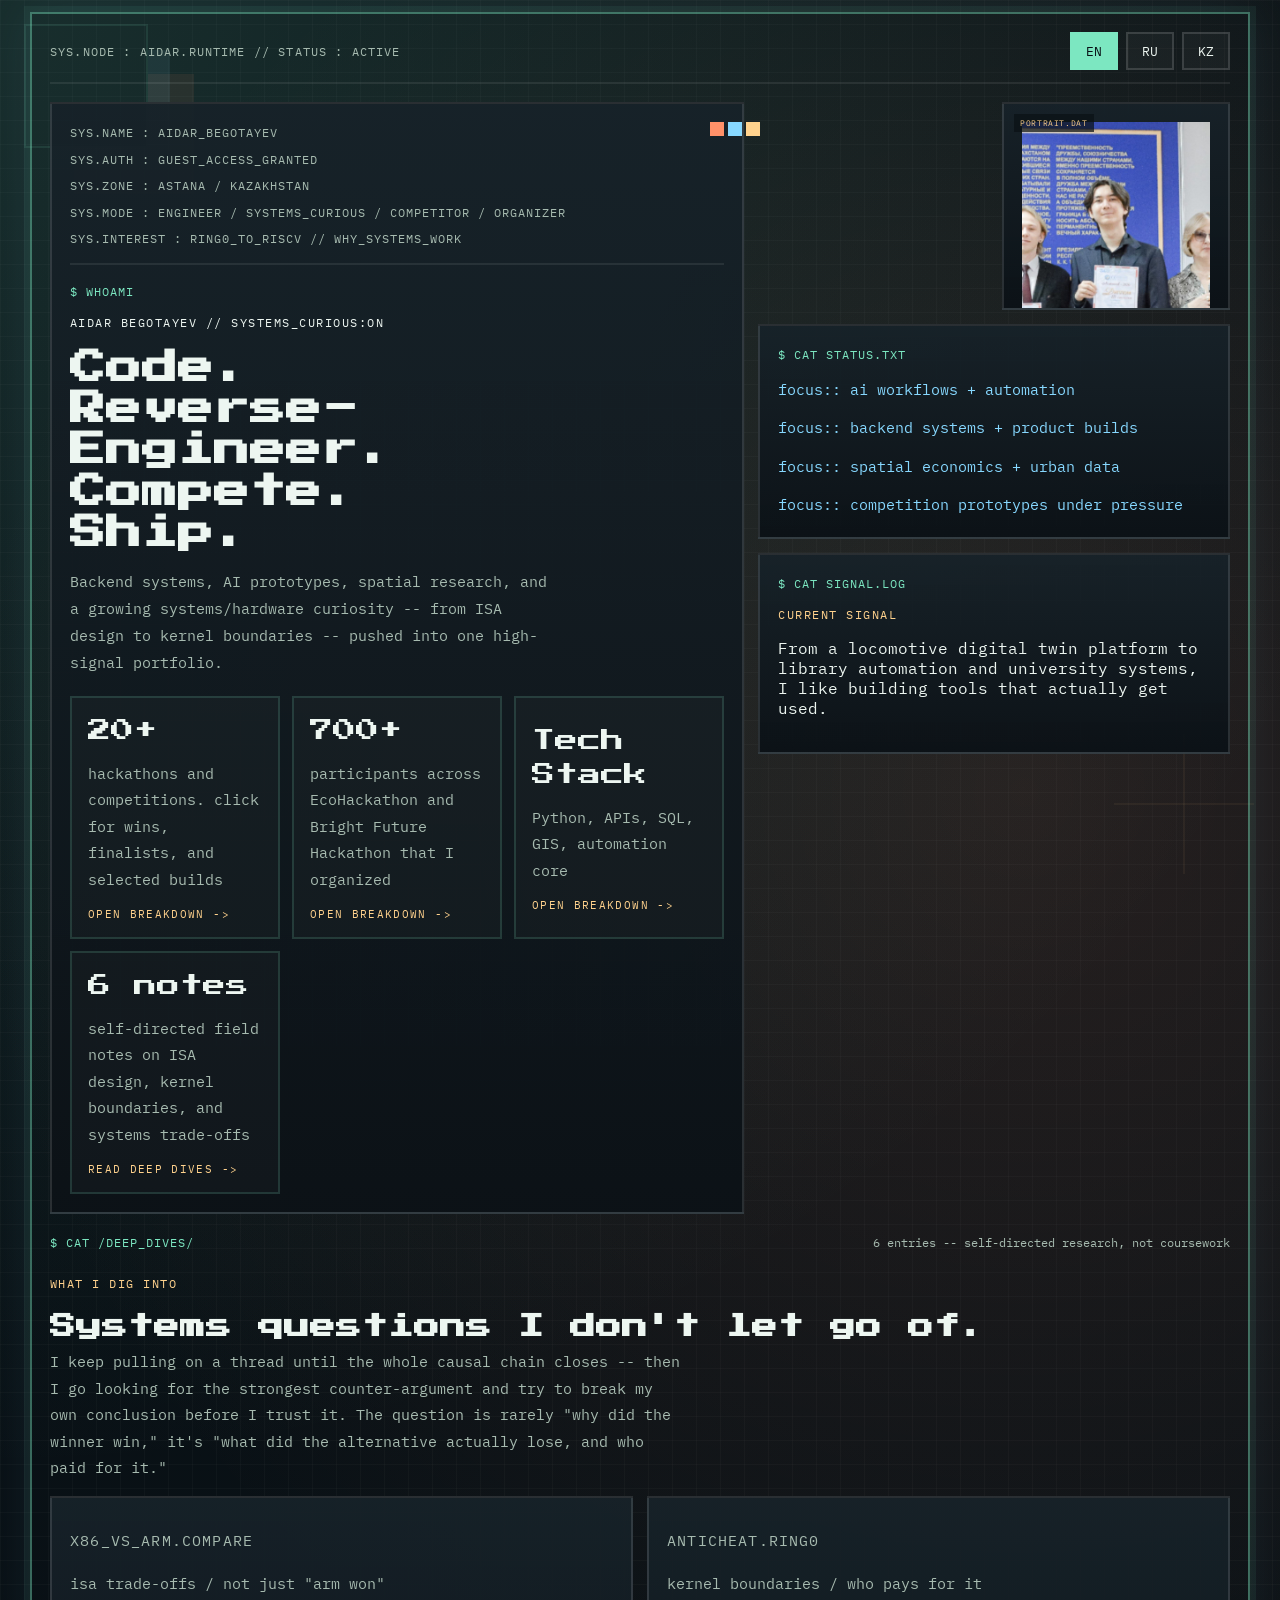
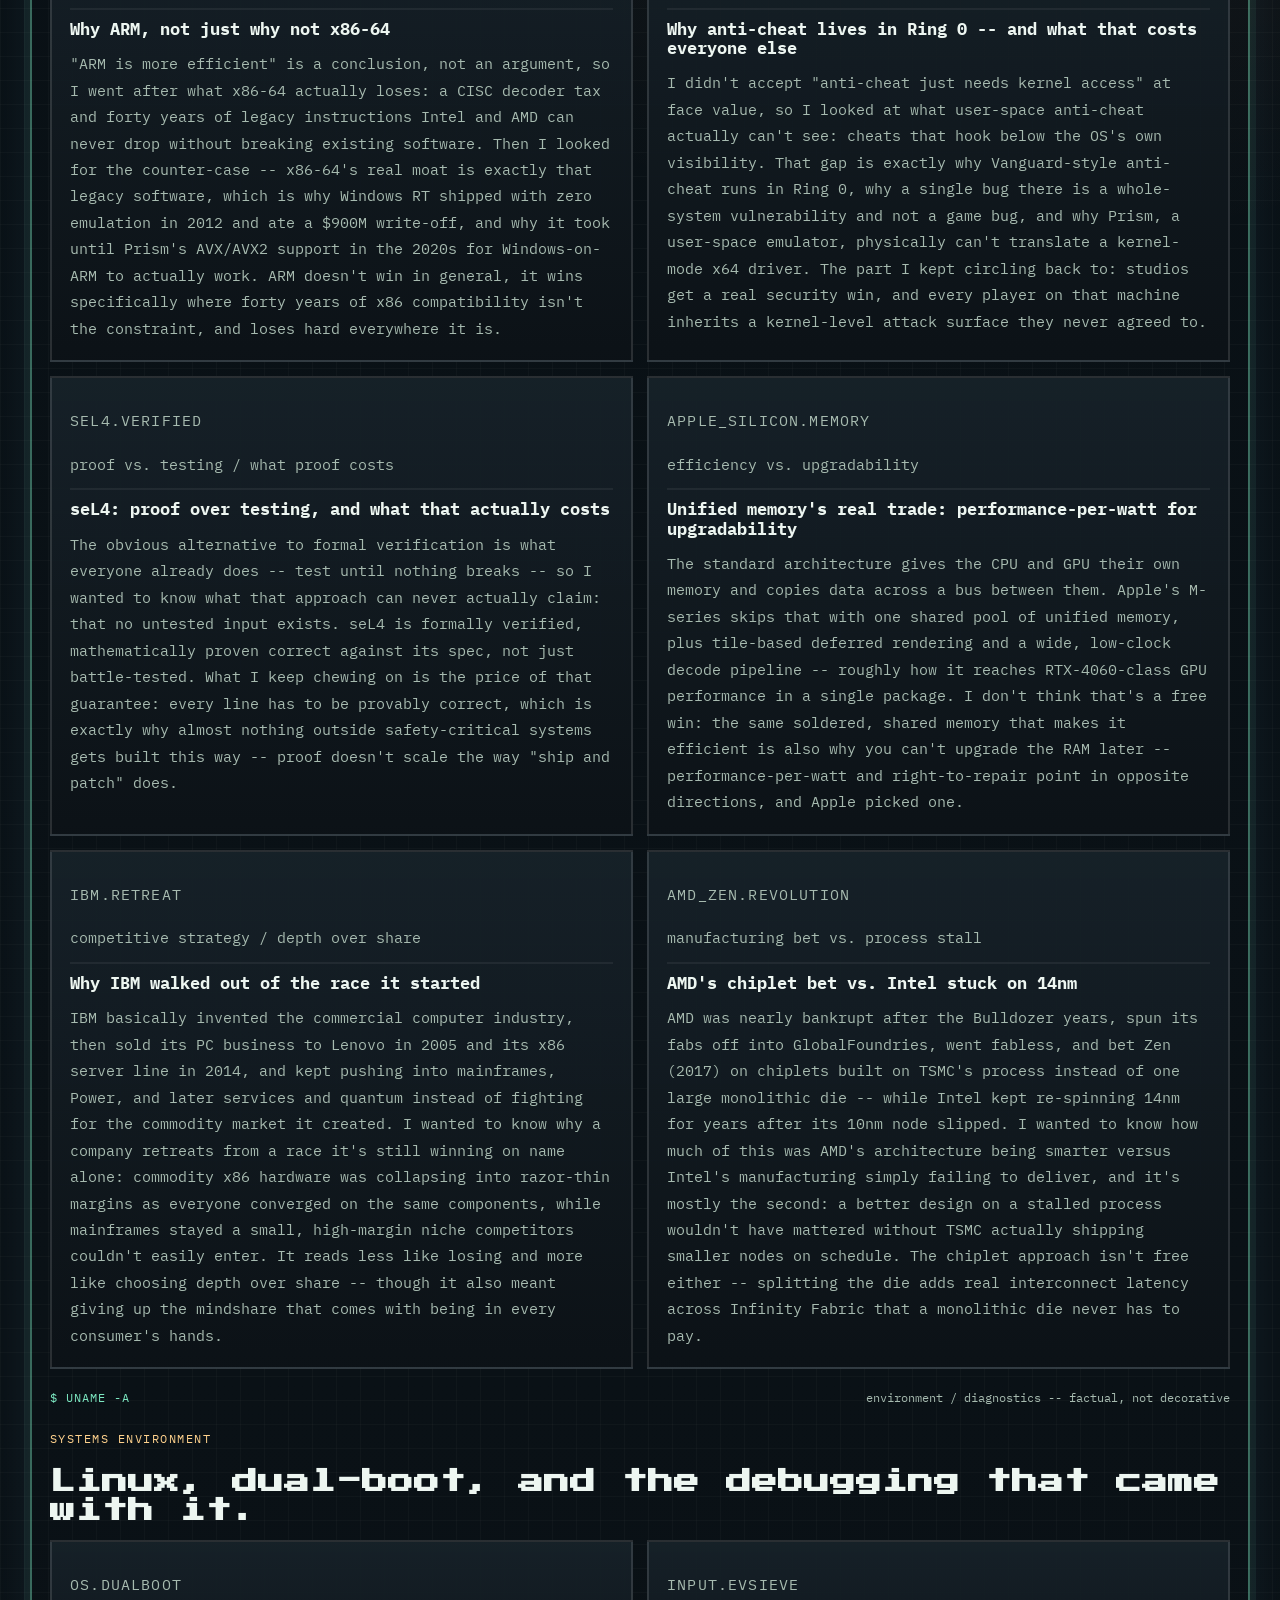
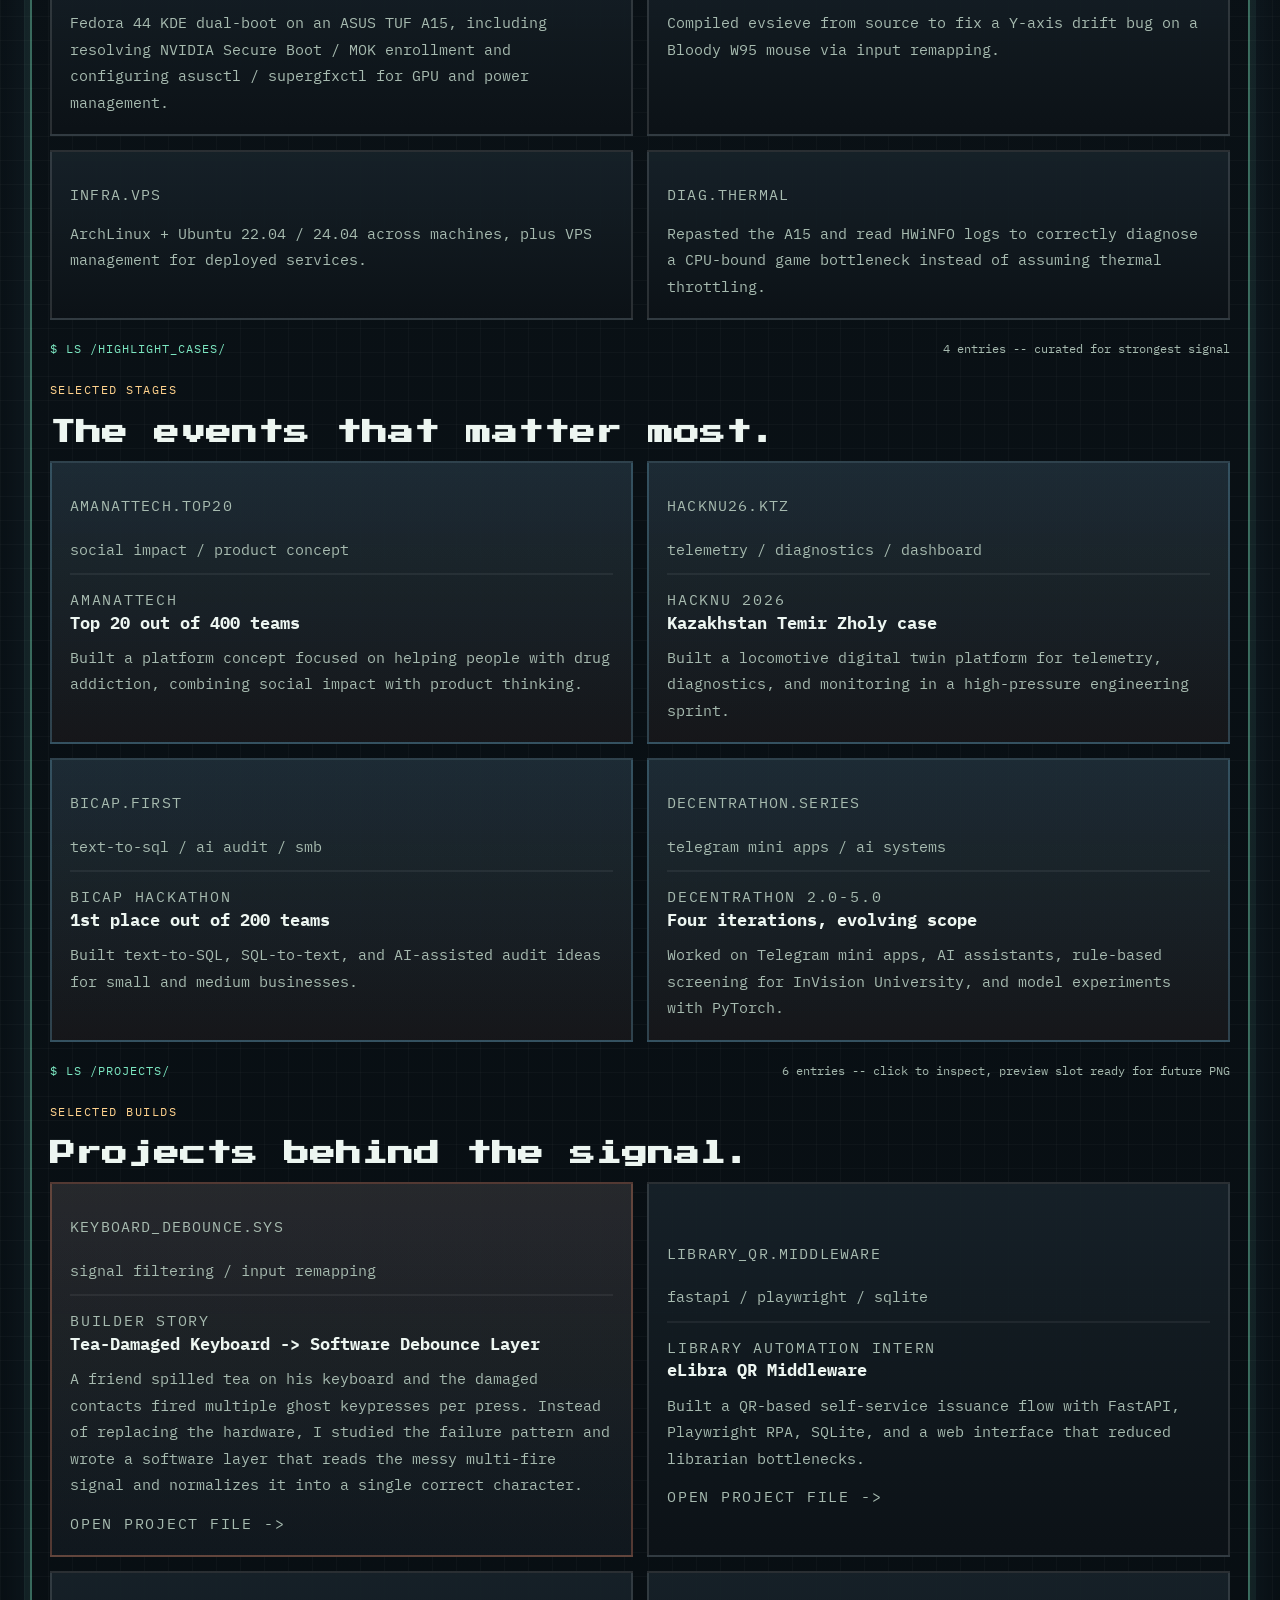
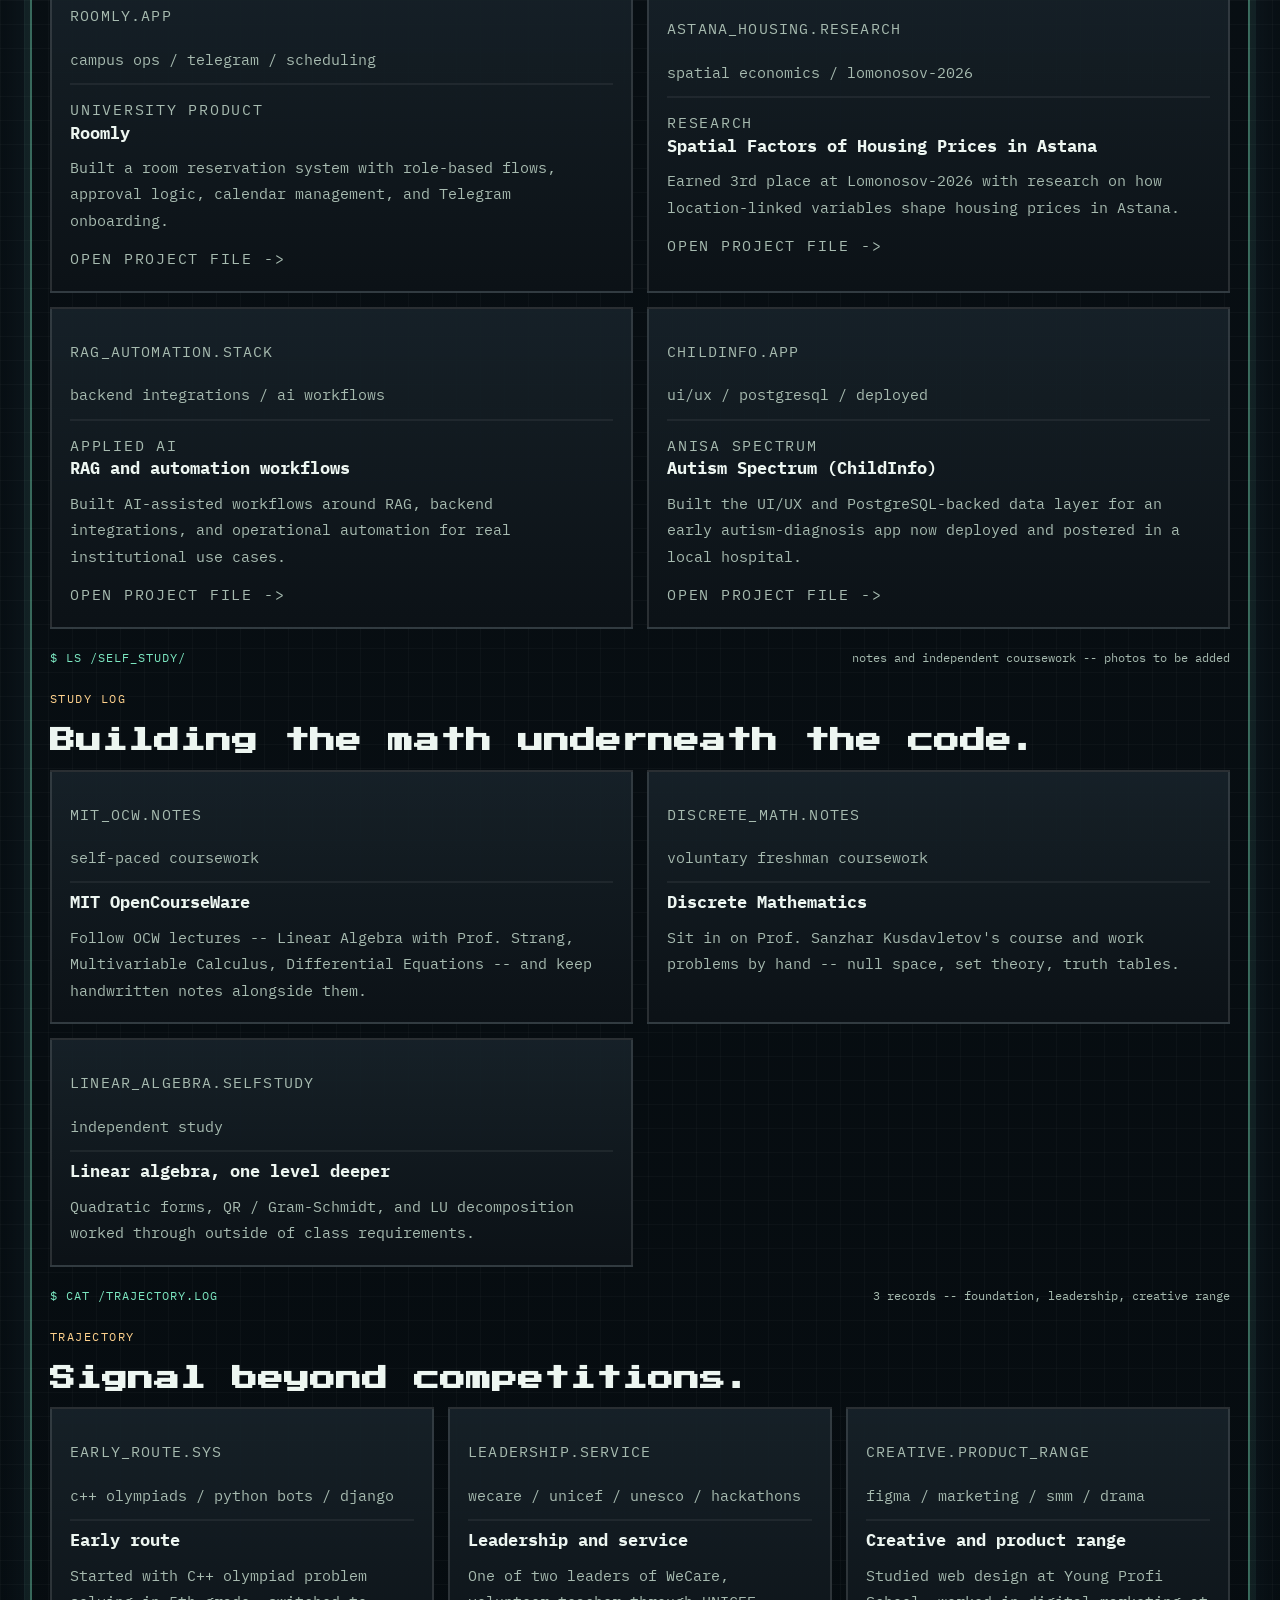
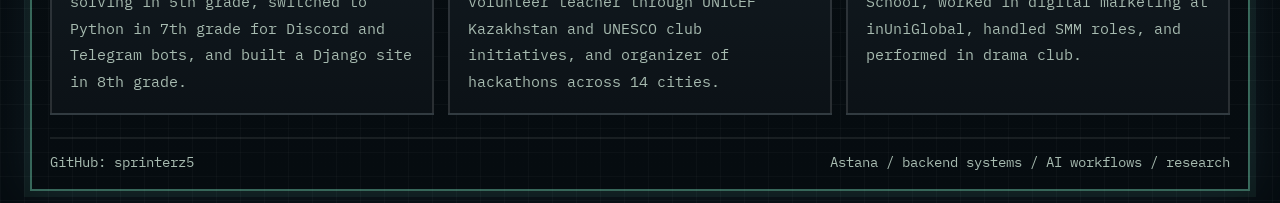
==== index.html @ 2315bfc4 "Add systems/hardware section for MDV101 bootcamp application Deep dives, keyboard-debounce and Autis" ====
<!DOCTYPE html>
<html lang="en">
  <head>
    <meta charset="UTF-8" />
    <meta name="viewport" content="width=device-width, initial-scale=1.0" />
    <title>Aidar Begotayev | Portfolio</title>
    <meta
      name="description"
      content="Pixel cyberpunk portfolio for Aidar Begotayev."
    />
    <link rel="preconnect" href="https://fonts.googleapis.com" />
    <link rel="preconnect" href="https://fonts.gstatic.com" crossorigin />
    <link
      href="https://fonts.googleapis.com/css2?family=IBM+Plex+Mono:wght@400;500;700&family=Press+Start+2P&display=swap"
      rel="stylesheet"
    />
    <link rel="stylesheet" href="v-1.css" />
    <script src="v-1.js" defer></script>
  </head>
  <body>
    <div class="pixel-frame">
      <header class="topbar">
        <div class="topbar-copy">
          <p class="topbar-name">SYS.NODE : aidar.runtime // STATUS : active</p>
        </div>
        <div class="lang-switcher" aria-label="Language switcher">
          <button class="lang-btn is-active" type="button" data-lang="en">EN</button>
          <button class="lang-btn" type="button" data-lang="ru">RU</button>
          <button class="lang-btn" type="button" data-lang="kz">KZ</button>
        </div>
      </header>

      <main>
        <section class="hero">
          <div class="hero-copy">
            <div class="boot-block">
              <p class="sys-line">SYS.NAME : AIDAR_BEGOTAYEV</p>
              <p class="sys-line">SYS.AUTH : GUEST_ACCESS_GRANTED</p>
              <p class="sys-line">SYS.ZONE : ASTANA / KAZAKHSTAN</p>
              <p class="sys-line">SYS.MODE : ENGINEER / SYSTEMS_CURIOUS / COMPETITOR / ORGANIZER</p>
              <p class="sys-line">SYS.INTEREST : RING0_TO_RISCV // WHY_SYSTEMS_WORK</p>
            </div>

            <div class="hero-main-copy">
              <p class="command">$ whoami</p>
              <p class="eyebrow" data-i18n="hero_eyebrow">Aidar Begotayev // systems_curious:on</p>
              <h1 data-i18n="hero_title">Code. Reverse-Engineer. Compete. Ship.</h1>
              <p class="lead" data-i18n="hero_lead">
                Backend systems, AI prototypes, spatial research, and a
                growing systems/hardware curiosity -- from ISA design to
                kernel boundaries -- pushed into one high-signal portfolio.
              </p>
            </div>

            <div class="stat-grid">
              <button
                class="stat-card modal-trigger"
                type="button"
                data-modal="achievements"
              >
                <p class="stat-value">20+</p>
                <p class="stat-label" data-i18n="stat_one">
                  hackathons and competitions. click for wins, finalists, and
                  selected builds
                </p>
                <p class="card-action" data-i18n="card_action">
                  open breakdown
                </p>
              </button>
              <button
                class="stat-card modal-trigger"
                type="button"
                data-modal="organizing"
              >
                <p class="stat-value">700+</p>
                <p class="stat-label" data-i18n="stat_two">
                  participants across EcoHackathon and Bright Future Hackathon
                  that I organized
                </p>
                <p class="card-action" data-i18n="card_action">
                  open breakdown
                </p>
              </button>
              <button
                class="stat-card modal-trigger"
                type="button"
                data-modal="stack"
              >
                <p class="stat-value" data-i18n="stat_three_value">
                  Tech Stack
                </p>
                <p class="stat-label" data-i18n="stat_three">
                  Python, APIs, SQL, GIS, automation core
                </p>
                <p class="card-action" data-i18n="card_action">
                  open breakdown
                </p>
              </button>
              <a class="stat-card" href="#deep-dives">
                <p class="stat-value" data-i18n="stat_four_value">6 notes</p>
                <p class="stat-label" data-i18n="stat_four">
                  self-directed field notes on ISA design, kernel boundaries,
                  and systems trade-offs
                </p>
                <p class="card-action" data-i18n="stat_four_action">
                  read deep dives
                </p>
              </a>
            </div>
          </div>

          <aside class="hero-side">
            <div class="portrait-card">
              <img
                class="portrait-image"
                src="aidar.jpg"
                alt="Portrait of Aidar Begotayev"
              />
            </div>

            <div class="terminal-card">
              <p class="command">$ cat status.txt</p>
              <p class="terminal-line" data-i18n="focus_one">focus:: ai workflows + automation</p>
              <p class="terminal-line" data-i18n="focus_two">focus:: backend systems + product builds</p>
              <p class="terminal-line" data-i18n="focus_three">focus:: spatial economics + urban data</p>
              <p class="terminal-line" data-i18n="focus_four">focus:: competition prototypes under pressure</p>
            </div>

            <div class="signal-card">
              <p class="command">$ cat signal.log</p>
              <p class="card-kicker" data-i18n="signal_kicker">Current signal</p>
              <p data-i18n="signal_copy">
                From a locomotive digital twin platform to library automation
                and university systems, I like building tools that actually get
                used.
              </p>
            </div>
          </aside>
        </section>

        <section class="section" id="deep-dives">
          <div class="section-terminal">
            <p class="command">$ cat /deep_dives/</p>
            <p class="section-note" data-i18n="deepdives_note">
              6 entries -- self-directed research, not coursework
            </p>
          </div>

          <div class="section-head">
            <p class="card-kicker" data-i18n="deepdives_kicker">What I dig into</p>
            <h2 data-i18n="deepdives_title">Systems questions I don't let go of.</h2>
            <p class="section-intro" data-i18n="deepdives_intro">
              I keep pulling on a thread until the whole causal chain closes --
              then I go looking for the strongest counter-argument and try to
              break my own conclusion before I trust it. The question is
              rarely "why did the winner win," it's "what did the alternative
              actually lose, and who paid for it."
            </p>
          </div>

          <div class="deepdive-grid">
            <article class="panel">
              <div class="file-meta">
                <p class="file-name">x86_vs_arm.compare</p>
                <p class="file-status">isa trade-offs / not just "arm won"</p>
              </div>
              <h3 data-i18n="deepdive_one_title">Why ARM, not just why not x86-64</h3>
              <p data-i18n="deepdive_one_copy">
                "ARM is more efficient" is a conclusion, not an argument, so I
                went after what x86-64 actually loses: a CISC decoder tax and
                forty years of legacy instructions Intel and AMD can never
                drop without breaking existing software. Then I looked for
                the counter-case -- x86-64's real moat is exactly that legacy
                software, which is why Windows RT shipped with zero emulation
                in 2012 and ate a $900M write-off, and why it took until
                Prism's AVX/AVX2 support in the 2020s for Windows-on-ARM to
                actually work. ARM doesn't win in general, it wins
                specifically where forty years of x86 compatibility isn't the
                constraint, and loses hard everywhere it is.
              </p>
            </article>

            <article class="panel">
              <div class="file-meta">
                <p class="file-name">anticheat.ring0</p>
                <p class="file-status">kernel boundaries / who pays for it</p>
              </div>
              <h3 data-i18n="deepdive_two_title">Why anti-cheat lives in Ring 0 -- and what that costs everyone else</h3>
              <p data-i18n="deepdive_two_copy">
                I didn't accept "anti-cheat just needs kernel access" at face
                value, so I looked at what user-space anti-cheat actually
                can't see: cheats that hook below the OS's own visibility.
                That gap is exactly why Vanguard-style anti-cheat runs in
                Ring 0, why a single bug there is a whole-system
                vulnerability and not a game bug, and why Prism, a
                user-space emulator, physically can't translate a
                kernel-mode x64 driver. The part I kept circling back to:
                studios get a real security win, and every player on that
                machine inherits a kernel-level attack surface they never
                agreed to.
              </p>
            </article>

            <article class="panel">
              <div class="file-meta">
                <p class="file-name">sel4.verified</p>
                <p class="file-status">proof vs. testing / what proof costs</p>
              </div>
              <h3 data-i18n="deepdive_three_title">seL4: proof over testing, and what that actually costs</h3>
              <p data-i18n="deepdive_three_copy">
                The obvious alternative to formal verification is what
                everyone already does -- test until nothing breaks -- so I
                wanted to know what that approach can never actually claim:
                that no untested input exists. seL4 is formally verified,
                mathematically proven correct against its spec, not just
                battle-tested. What I keep chewing on is the price of that
                guarantee: every line has to be provably correct, which is
                exactly why almost nothing outside safety-critical systems
                gets built this way -- proof doesn't scale the way "ship and
                patch" does.
              </p>
            </article>

            <article class="panel">
              <div class="file-meta">
                <p class="file-name">apple_silicon.memory</p>
                <p class="file-status">efficiency vs. upgradability</p>
              </div>
              <h3 data-i18n="deepdive_four_title">Unified memory's real trade: performance-per-watt for upgradability</h3>
              <p data-i18n="deepdive_four_copy">
                The standard architecture gives the CPU and GPU their own
                memory and copies data across a bus between them. Apple's
                M-series skips that with one shared pool of unified memory,
                plus tile-based deferred rendering and a wide, low-clock
                decode pipeline -- roughly how it reaches RTX-4060-class GPU
                performance in a single package. I don't think that's a free
                win: the same soldered, shared memory that makes it
                efficient is also why you can't upgrade the RAM later --
                performance-per-watt and right-to-repair point in opposite
                directions, and Apple picked one.
              </p>
            </article>

            <article class="panel">
              <div class="file-meta">
                <p class="file-name">ibm.retreat</p>
                <p class="file-status">competitive strategy / depth over share</p>
              </div>
              <h3 data-i18n="deepdive_five_title">Why IBM walked out of the race it started</h3>
              <p data-i18n="deepdive_five_copy">
                IBM basically invented the commercial computer industry, then
                sold its PC business to Lenovo in 2005 and its x86 server
                line in 2014, and kept pushing into mainframes, Power, and
                later services and quantum instead of fighting for the
                commodity market it created. I wanted to know why a company
                retreats from a race it's still winning on name alone:
                commodity x86 hardware was collapsing into razor-thin margins
                as everyone converged on the same components, while
                mainframes stayed a small, high-margin niche competitors
                couldn't easily enter. It reads less like losing and more
                like choosing depth over share -- though it also meant giving
                up the mindshare that comes with being in every consumer's
                hands.
              </p>
            </article>

            <article class="panel">
              <div class="file-meta">
                <p class="file-name">amd_zen.revolution</p>
                <p class="file-status">manufacturing bet vs. process stall</p>
              </div>
              <h3 data-i18n="deepdive_six_title">AMD's chiplet bet vs. Intel stuck on 14nm</h3>
              <p data-i18n="deepdive_six_copy">
                AMD was nearly bankrupt after the Bulldozer years, spun its
                fabs off into GlobalFoundries, went fabless, and bet Zen
                (2017) on chiplets built on TSMC's process instead of one
                large monolithic die -- while Intel kept re-spinning 14nm for
                years after its 10nm node slipped. I wanted to know how much
                of this was AMD's architecture being smarter versus Intel's
                manufacturing simply failing to deliver, and it's mostly the
                second: a better design on a stalled process wouldn't have
                mattered without TSMC actually shipping smaller nodes on
                schedule. The chiplet approach isn't free either -- splitting
                the die adds real interconnect latency across Infinity
                Fabric that a monolithic die never has to pay.
              </p>
            </article>
          </div>
        </section>

        <section class="section" id="systems-env">
          <div class="section-terminal">
            <p class="command">$ uname -a</p>
            <p class="section-note" data-i18n="sysenv_note">
              environment / diagnostics -- factual, not decorative
            </p>
          </div>

          <div class="section-head">
            <p class="card-kicker" data-i18n="sysenv_kicker">Systems environment</p>
            <h2 data-i18n="sysenv_title">Linux, dual-boot, and the debugging that came with it.</h2>
          </div>

          <div class="env-grid">
            <article class="panel">
              <p class="file-name">os.dualboot</p>
              <p data-i18n="sysenv_one">
                Fedora 44 KDE dual-boot on an ASUS TUF A15, including
                resolving NVIDIA Secure Boot / MOK enrollment and configuring
                asusctl / supergfxctl for GPU and power management.
              </p>
            </article>
            <article class="panel">
              <p class="file-name">input.evsieve</p>
              <p data-i18n="sysenv_two">
                Compiled evsieve from source to fix a Y-axis drift bug on a
                Bloody W95 mouse via input remapping.
              </p>
            </article>
            <article class="panel">
              <p class="file-name">infra.vps</p>
              <p data-i18n="sysenv_three">
                ArchLinux + Ubuntu 22.04 / 24.04 across machines, plus VPS
                management for deployed services.
              </p>
            </article>
            <article class="panel">
              <p class="file-name">diag.thermal</p>
              <p data-i18n="sysenv_four">
                Repasted the A15 and read HWiNFO logs to correctly diagnose a
                CPU-bound game bottleneck instead of assuming thermal
                throttling.
              </p>
            </article>
          </div>
        </section>

        <section class="section">
          <div class="section-terminal">
            <p class="command">$ ls /highlight_cases/</p>
            <p class="section-note">4 entries -- curated for strongest signal</p>
          </div>

          <div class="section-head">
            <p class="card-kicker" data-i18n="highlights_kicker">Selected stages</p>
            <h2 data-i18n="highlights_title">The events that matter most.</h2>
          </div>

          <div class="highlight-grid">
            <article class="panel panel-accent">
              <div class="file-meta">
                <p class="file-name">amanattech.top20</p>
                <p class="file-status">social impact / product concept</p>
              </div>
              <p class="project-tag" data-i18n="highlight_one_tag">AmanatTech</p>
              <h3 data-i18n="highlight_one_title">Top 20 out of 400 teams</h3>
              <p data-i18n="highlight_one_copy">
                Built a platform concept focused on helping people with drug
                addiction, combining social impact with product thinking.
              </p>
            </article>

            <article class="panel panel-accent">
              <div class="file-meta">
                <p class="file-name">hacknu26.ktz</p>
                <p class="file-status">telemetry / diagnostics / dashboard</p>
              </div>
              <p class="project-tag" data-i18n="highlight_two_tag">HackNU 2026</p>
              <h3 data-i18n="highlight_two_title">Kazakhstan Temir Zholy case</h3>
              <p data-i18n="highlight_two_copy">
                Built a locomotive digital twin platform for telemetry,
                diagnostics, and monitoring in a high-pressure engineering
                sprint.
              </p>
            </article>

            <article class="panel panel-accent">
              <div class="file-meta">
                <p class="file-name">bicap.first</p>
                <p class="file-status">text-to-sql / ai audit / smb</p>
              </div>
              <p class="project-tag" data-i18n="highlight_three_tag">BiCAP Hackathon</p>
              <h3 data-i18n="highlight_three_title">1st place out of 200 teams</h3>
              <p data-i18n="highlight_three_copy">
                Built text-to-SQL, SQL-to-text, and AI-assisted audit ideas for
                small and medium businesses.
              </p>
            </article>

            <article class="panel panel-accent">
              <div class="file-meta">
                <p class="file-name">decentrathon.series</p>
                <p class="file-status">telegram mini apps / ai systems</p>
              </div>
              <p class="project-tag" data-i18n="highlight_four_tag">Decentrathon 2.0-5.0</p>
              <h3 data-i18n="highlight_four_title">Four iterations, evolving scope</h3>
              <p data-i18n="highlight_four_copy">
                Worked on Telegram mini apps, AI assistants, rule-based
                screening for InVision University, and model experiments with
                PyTorch.
              </p>
            </article>
          </div>
        </section>

        <section class="section">
          <div class="section-terminal">
            <p class="command">$ ls /projects/</p>
            <p class="section-note" data-i18n="projects_note">
              6 entries -- click to inspect, preview slot ready for future PNG
            </p>
          </div>

          <div class="section-head">
            <p class="card-kicker" data-i18n="projects_kicker">Selected builds</p>
            <h2 data-i18n="projects_title">Projects behind the signal.</h2>
          </div>

          <div class="project-grid">
            <button
              class="project-card modal-trigger project-trigger featured-project"
              type="button"
              data-modal="project-debounce"
            >
              <div class="file-meta">
                <p class="file-name">keyboard_debounce.sys</p>
                <p class="file-status">signal filtering / input remapping</p>
              </div>
              <p class="project-tag" data-i18n="project_debounce_tag">Builder Story</p>
              <h3 data-i18n="project_debounce_title">
                Tea-Damaged Keyboard -&gt; Software Debounce Layer
              </h3>
              <p data-i18n="project_debounce_copy">
                A friend spilled tea on his keyboard and the damaged contacts
                fired multiple ghost keypresses per press. Instead of
                replacing the hardware, I studied the failure pattern and
                wrote a software layer that reads the messy multi-fire signal
                and normalizes it into a single correct character.
              </p>
              <p class="project-open" data-i18n="project_open">open project file</p>
            </button>

            <button
              class="project-card modal-trigger project-trigger"
              type="button"
              data-modal="project-elibra"
            >
              <div class="file-meta">
                <p class="file-name">library_qr.middleware</p>
                <p class="file-status">fastapi / playwright / sqlite</p>
              </div>
              <p class="project-tag" data-i18n="project_one_tag">Library Automation Intern</p>
              <h3 data-i18n="project_one_title">eLibra QR Middleware</h3>
              <p data-i18n="project_one_copy">
                Built a QR-based self-service issuance flow with FastAPI,
                Playwright RPA, SQLite, and a web interface that reduced
                librarian bottlenecks.
              </p>
              <p class="project-open" data-i18n="project_open">open project file</p>
            </button>

            <button
              class="project-card modal-trigger project-trigger"
              type="button"
              data-modal="project-roomly"
            >
              <div class="file-meta">
                <p class="file-name">roomly.app</p>
                <p class="file-status">campus ops / telegram / scheduling</p>
              </div>
              <p class="project-tag" data-i18n="project_two_tag">University Product</p>
              <h3 data-i18n="project_two_title">Roomly</h3>
              <p data-i18n="project_two_copy">
                Built a room reservation system with role-based flows, approval
                logic, calendar management, and Telegram onboarding.
              </p>
              <p class="project-open" data-i18n="project_open">open project file</p>
            </button>

            <button
              class="project-card modal-trigger project-trigger"
              type="button"
              data-modal="project-research"
            >
              <div class="file-meta">
                <p class="file-name">astana_housing.research</p>
                <p class="file-status">spatial economics / lomonosov-2026</p>
              </div>
              <p class="project-tag" data-i18n="project_three_tag">Research</p>
              <h3 data-i18n="project_three_title">Spatial Factors of Housing Prices in Astana</h3>
              <p data-i18n="project_three_copy">
                Earned 3rd place at Lomonosov-2026 with research on how
                location-linked variables shape housing prices in Astana.
              </p>
              <p class="project-open" data-i18n="project_open">open project file</p>
            </button>

            <button
              class="project-card modal-trigger project-trigger"
              type="button"
              data-modal="project-rag"
            >
              <div class="file-meta">
                <p class="file-name">rag_automation.stack</p>
                <p class="file-status">backend integrations / ai workflows</p>
              </div>
              <p class="project-tag" data-i18n="project_four_tag">Applied AI</p>
              <h3 data-i18n="project_four_title">RAG and automation workflows</h3>
              <p data-i18n="project_four_copy">
                Built AI-assisted workflows around RAG, backend integrations,
                and operational automation for real institutional use cases.
              </p>
              <p class="project-open" data-i18n="project_open">open project file</p>
            </button>

            <button
              class="project-card modal-trigger project-trigger"
              type="button"
              data-modal="project-autism"
            >
              <div class="file-meta">
                <p class="file-name">childinfo.app</p>
                <p class="file-status">ui/ux / postgresql / deployed</p>
              </div>
              <p class="project-tag" data-i18n="project_autism_tag">Anisa Spectrum</p>
              <h3 data-i18n="project_autism_title">Autism Spectrum (ChildInfo)</h3>
              <p data-i18n="project_autism_copy">
                Built the UI/UX and PostgreSQL-backed data layer for an early
                autism-diagnosis app now deployed and postered in a local
                hospital.
              </p>
              <p class="project-open" data-i18n="project_open">open project file</p>
            </button>
          </div>
        </section>

        <section class="section" id="study">
          <div class="section-terminal">
            <p class="command">$ ls /self_study/</p>
            <p class="section-note" data-i18n="study_note">
              notes and independent coursework -- photos to be added
            </p>
          </div>

          <div class="section-head">
            <p class="card-kicker" data-i18n="study_kicker">Study log</p>
            <h2 data-i18n="study_title">Building the math underneath the code.</h2>
          </div>

          <div class="study-grid">
            <article class="panel">
              <div class="file-meta">
                <p class="file-name">mit_ocw.notes</p>
                <p class="file-status">self-paced coursework</p>
              </div>
              <h3 data-i18n="study_one_title">MIT OpenCourseWare</h3>
              <p data-i18n="study_one_copy">
                Follow OCW lectures -- Linear Algebra with Prof. Strang,
                Multivariable Calculus, Differential Equations -- and keep
                handwritten notes alongside them.
              </p>
              <img
                class="study-photo"
                alt="Notebook photo slot: MIT OCW notes"
                hidden
              />
            </article>

            <article class="panel">
              <div class="file-meta">
                <p class="file-name">discrete_math.notes</p>
                <p class="file-status">voluntary freshman coursework</p>
              </div>
              <h3 data-i18n="study_two_title">Discrete Mathematics</h3>
              <p data-i18n="study_two_copy">
                Sit in on Prof. Sanzhar Kusdavletov's course and work
                problems by hand -- null space, set theory, truth tables.
              </p>
              <img
                class="study-photo"
                alt="Notebook photo slot: Discrete Math notes"
                hidden
              />
            </article>

            <article class="panel">
              <div class="file-meta">
                <p class="file-name">linear_algebra.selfstudy</p>
                <p class="file-status">independent study</p>
              </div>
              <h3 data-i18n="study_three_title">Linear algebra, one level deeper</h3>
              <p data-i18n="study_three_copy">
                Quadratic forms, QR / Gram-Schmidt, and LU decomposition
                worked through outside of class requirements.
              </p>
              <img
                class="study-photo"
                alt="Notebook photo slot: linear algebra notes"
                hidden
              />
            </article>
          </div>
        </section>

        <section class="section">
          <div class="section-terminal">
            <p class="command">$ cat /trajectory.log</p>
            <p class="section-note">3 records -- foundation, leadership, creative range</p>
          </div>

          <div class="section-head">
            <p class="card-kicker" data-i18n="trajectory_kicker">Trajectory</p>
            <h2 data-i18n="trajectory_title">Signal beyond competitions.</h2>
          </div>

          <div class="timeline-grid">
            <article class="panel">
              <div class="file-meta">
                <p class="file-name">early_route.sys</p>
                <p class="file-status">c++ olympiads / python bots / django</p>
              </div>
              <h3 data-i18n="trajectory_one_title">Early route</h3>
              <p data-i18n="trajectory_one_copy">
                Started with C++ olympiad problem solving in 5th grade,
                switched to Python in 7th grade for Discord and Telegram bots,
                and built a Django site in 8th grade.
              </p>
            </article>

            <article class="panel">
              <div class="file-meta">
                <p class="file-name">leadership.service</p>
                <p class="file-status">wecare / unicef / unesco / hackathons</p>
              </div>
              <h3 data-i18n="trajectory_two_title">Leadership and service</h3>
              <p data-i18n="trajectory_two_copy">
                One of two leaders of WeCare, volunteer teacher through UNICEF
                Kazakhstan and UNESCO club initiatives, and organizer of
                hackathons across 14 cities.
              </p>
            </article>

            <article class="panel">
              <div class="file-meta">
                <p class="file-name">creative.product_range</p>
                <p class="file-status">figma / marketing / smm / drama</p>
              </div>
              <h3 data-i18n="trajectory_three_title">Creative and product range</h3>
              <p data-i18n="trajectory_three_copy">
                Studied web design at Young Profi School, worked in digital
                marketing at inUniGlobal, handled SMM roles, and performed in
                drama club.
              </p>
            </article>
          </div>
        </section>

        <footer class="site-footer">
          <p class="footer-copy" data-i18n="footer_one">GitHub: sprinterz5</p>
          <p class="footer-copy" data-i18n="footer_two">Astana / backend systems / AI workflows / research</p>
        </footer>
      </main>
    </div>

    <div class="modal-shell" hidden>
      <div class="modal-backdrop" data-close-modal></div>
      <section
        class="modal-panel"
        role="dialog"
        aria-modal="true"
        aria-labelledby="modal-title"
      >
        <div class="modal-topbar">
          <p class="command" id="modal-command">$ open /records/summary.log</p>
          <button class="modal-close" type="button" data-close-modal>
            close
          </button>
        </div>
        <div class="modal-head">
          <p class="card-kicker" id="modal-kicker">Detail view</p>
          <h2 id="modal-title">Archive</h2>
          <p class="modal-intro" id="modal-intro"></p>
        </div>
        <div class="modal-body" id="modal-body"></div>
        <div class="modal-preview" id="modal-preview" hidden>
          <p class="modal-preview-label" data-i18n="modal_preview_label">
            Preview slot
          </p>
          <p class="modal-preview-copy" id="modal-preview-copy">
            Drop a future project PNG here and this window can become a richer
            case study view.
          </p>
        </div>
      </section>
    </div>
  </body>
</html>
---- v-1.css ----
:root {
  --bg: #0a1116;
  --panel: #111a20;
  --panel-bright: #172229;
  --text: #edf6f1;
  --muted: #a7bbb0;
  --mint: #7ce7c1;
  --sky: #87d8ff;
  --sand: #ffd28d;
  --coral: #ff9169;
  --line: rgba(255, 255, 255, 0.12);
}

* {
  box-sizing: border-box;
}

body {
  margin: 0;
  min-height: 100vh;
  color: var(--text);
  font-family: "IBM Plex Mono", monospace;
  background:
    linear-gradient(rgba(255, 255, 255, 0.025) 1px, transparent 1px),
    linear-gradient(90deg, rgba(255, 255, 255, 0.025) 1px, transparent 1px),
    radial-gradient(circle at top left, rgba(124, 231, 193, 0.14), transparent 22%),
    radial-gradient(circle at 80% 12%, rgba(255, 145, 105, 0.12), transparent 18%),
    linear-gradient(180deg, #081015, #0a1116 45%, #060c10);
  background-size: 24px 24px, 24px 24px, auto, auto, auto;
}

body.modal-open {
  overflow: hidden;
}

body::before,
body::after {
  content: "";
  position: fixed;
  pointer-events: none;
  z-index: 0;
}

body::before {
  inset: 24px auto auto 24px;
  width: 120px;
  height: 120px;
  border: 2px solid rgba(124, 231, 193, 0.1);
  box-shadow:
    24px 24px 0 -2px rgba(135, 216, 255, 0.08),
    48px 48px 0 -2px rgba(255, 145, 105, 0.08);
}

body::after {
  right: 26px;
  bottom: 26px;
  width: 140px;
  height: 140px;
  background:
    linear-gradient(rgba(255, 210, 141, 0.08), rgba(255, 210, 141, 0.08)),
    linear-gradient(90deg, rgba(255, 210, 141, 0.08), rgba(255, 210, 141, 0.08));
  background-size: 100% 2px, 2px 100%;
  background-repeat: no-repeat;
  background-position: center;
  opacity: 0.7;
}

.pixel-frame {
  position: relative;
  z-index: 1;
  width: min(1220px, calc(100vw - 24px));
  margin: 12px auto;
  padding: 18px;
  border: 2px solid rgba(124, 231, 193, 0.42);
  box-shadow:
    0 0 0 6px rgba(124, 231, 193, 0.06),
    0 0 48px rgba(135, 216, 255, 0.08);
}

.topbar {
  display: grid;
  grid-template-columns: 1fr auto;
  align-items: center;
  gap: 12px;
  margin-bottom: 18px;
  padding-bottom: 12px;
  border-bottom: 2px solid rgba(255, 255, 255, 0.08);
}

.topbar-copy {
  display: grid;
  gap: 6px;
}

.back-link,
.top-label,
.eyebrow,
.card-kicker,
.project-tag {
  text-transform: uppercase;
  letter-spacing: 0.12em;
  font-size: 0.78rem;
}

.back-link {
  color: var(--mint);
  text-decoration: none;
}

.top-label,
.card-kicker,
.project-tag {
  color: var(--sand);
}

.topbar-name,
.footer-copy {
  margin: 0;
  color: var(--muted);
  font-size: 0.86rem;
}

.topbar-name {
  text-transform: uppercase;
  letter-spacing: 0.1em;
  font-size: 0.72rem;
}

.lang-switcher {
  display: inline-flex;
  gap: 8px;
}

.lang-btn {
  min-width: 48px;
  padding: 8px 10px;
  border: 2px solid rgba(255, 255, 255, 0.14);
  background: rgba(255, 255, 255, 0.03);
  color: var(--text);
  font-family: "IBM Plex Mono", monospace;
  cursor: pointer;
  transition:
    transform 0.18s ease,
    border-color 0.18s ease,
    background-color 0.18s ease;
}

.lang-btn.is-active {
  border-color: var(--mint);
  color: #081015;
  background: var(--mint);
}

.lang-btn:hover {
  transform: translateY(-1px);
  border-color: rgba(124, 231, 193, 0.45);
}

.hero,
.timeline-grid,
.project-grid,
.highlight-grid,
.deepdive-grid,
.env-grid,
.study-grid {
  display: grid;
  gap: 14px;
}

.hero {
  grid-template-columns: minmax(0, 1.25fr) minmax(280px, 0.85fr);
  min-height: calc(100vh - 118px);
  align-items: start;
}

.hero-main-copy {
  margin-top: 16px;
}

.hero-copy,
.portrait-card,
.terminal-card,
.signal-card,
.panel,
.project-card {
  padding: 18px;
  border: 2px solid var(--line);
  background: linear-gradient(180deg, rgba(23, 34, 41, 0.94), rgba(12, 18, 23, 0.98));
  transition:
    transform 0.22s ease,
    border-color 0.22s ease,
    box-shadow 0.22s ease;
}

.modal-trigger {
  width: 100%;
  color: inherit;
  font: inherit;
  text-align: left;
  cursor: pointer;
  appearance: none;
}

.portrait-card:hover,
.terminal-card:hover,
.signal-card:hover,
.panel:hover,
.project-card:hover,
.stat-card:hover {
  transform: translateY(-2px);
  border-color: rgba(124, 231, 193, 0.22);
  box-shadow: 0 18px 36px rgba(0, 0, 0, 0.16);
}

.modal-trigger:focus-visible,
.modal-close:focus-visible,
.lang-btn:focus-visible,
.stat-card:focus-visible {
  outline: 2px solid var(--sky);
  outline-offset: 3px;
}

.panel-accent {
  border-color: rgba(135, 216, 255, 0.22);
  background:
    linear-gradient(180deg, rgba(135, 216, 255, 0.06), rgba(255, 145, 105, 0.04)),
    linear-gradient(180deg, rgba(23, 34, 41, 0.94), rgba(12, 18, 23, 0.98));
}

.hero-copy {
  position: relative;
}

.boot-block {
  display: grid;
  gap: 6px;
  padding-bottom: 14px;
  margin-bottom: 14px;
  border-bottom: 2px solid rgba(255, 255, 255, 0.08);
}

.sys-line,
.section-note,
.file-status,
.command {
  margin: 0;
  color: var(--muted);
  font-size: 0.78rem;
  line-height: 1.65;
}

.sys-line,
.file-name,
.command {
  letter-spacing: 0.08em;
  text-transform: uppercase;
}

.command {
  color: var(--mint);
}

.hero-copy::after {
  content: "";
  position: absolute;
  right: 18px;
  top: 18px;
  width: 14px;
  height: 14px;
  background: var(--coral);
  box-shadow: 18px 0 0 var(--sky), 36px 0 0 var(--sand);
}

h1,
h2,
h3 {
  margin: 0;
  line-height: 1.15;
}

h1,
h2 {
  font-family: "Press Start 2P", cursive;
}

h1 {
  max-width: 12ch;
  margin-top: 18px;
  font-size: clamp(1.7rem, 2.8vw, 2.8rem);
}

.lead {
  max-width: 54ch;
  margin-top: 14px;
  color: var(--muted);
  line-height: 1.8;
  font-size: 0.94rem;
}

.stat-grid {
  display: grid;
  grid-template-columns: repeat(auto-fit, minmax(200px, 1fr));
  gap: 12px;
  margin-top: 20px;
}

.stat-card {
  position: relative;
  display: block;
  padding: 16px;
  border: 2px solid rgba(124, 231, 193, 0.16);
  background: rgba(255, 255, 255, 0.02);
  color: inherit;
  text-decoration: none;
  transition:
    transform 0.22s ease,
    border-color 0.22s ease,
    box-shadow 0.22s ease;
}

.stat-value {
  margin: 0;
  color: var(--text);
  font-family: "Press Start 2P", cursive;
  font-size: clamp(0.9rem, 1.8vw, 1.45rem);
  line-height: 1.5;
}

.card-action,
.project-open {
  margin: 14px 0 0;
  color: var(--sand);
  text-transform: uppercase;
  letter-spacing: 0.12em;
  font-size: 0.7rem;
}

.stat-card:hover .card-action,
.project-card:hover .project-open {
  color: var(--mint);
}

.card-action::after,
.project-open::after {
  content: " ->";
}

.stat-label,
.terminal-line,
.panel p,
.project-card p {
  margin: 12px 0 0;
  color: var(--muted);
  line-height: 1.8;
  font-size: 0.92rem;
}

.hero-side {
  display: grid;
  gap: 14px;
  align-content: start;
}

.portrait-card {
  justify-self: end;
  width: min(100%, 228px);
  position: relative;
  overflow: hidden;
  min-height: 208px;
  max-height: 208px;
}

.portrait-card::before {
  content: "portrait.dat";
  position: absolute;
  left: 10px;
  top: 10px;
  z-index: 2;
  padding: 4px 6px;
  background: rgba(10, 17, 22, 0.72);
  color: var(--sand);
  font-size: 0.5rem;
  letter-spacing: 0.08em;
  text-transform: uppercase;
}

.portrait-image {
  display: block;
  width: 100%;
  height: 100%;
  min-height: 208px;
  object-fit: cover;
  object-position: center 20%;
  filter: saturate(0.95) contrast(1.03);
}

.terminal-card {
  min-height: 100%;
}

.terminal-line {
  color: var(--sky);
}

.section {
  margin-top: 18px;
}

.section-terminal {
  display: flex;
  flex-wrap: wrap;
  align-items: center;
  justify-content: space-between;
  gap: 8px 18px;
  margin-bottom: 10px;
}

.section-head {
  display: grid;
  gap: 8px;
  margin-bottom: 14px;
}

.section-intro {
  margin: 0;
  max-width: 70ch;
  color: var(--muted);
  line-height: 1.8;
  font-size: 0.92rem;
}

h2 {
  font-size: clamp(1.18rem, 2vw, 1.85rem);
}

.timeline-grid {
  grid-template-columns: repeat(3, minmax(0, 1fr));
}

.highlight-grid,
.deepdive-grid,
.env-grid,
.study-grid {
  grid-template-columns: repeat(2, minmax(0, 1fr));
}

.project-grid {
  grid-template-columns: repeat(2, minmax(0, 1fr));
}

.project-card {
  display: block;
}

.featured-project {
  border-color: rgba(255, 145, 105, 0.28);
  background:
    linear-gradient(180deg, rgba(255, 145, 105, 0.07), rgba(135, 216, 255, 0.03)),
    linear-gradient(180deg, rgba(23, 34, 41, 0.94), rgba(12, 18, 23, 0.98));
}

.study-photo {
  display: block;
  width: 100%;
  margin-top: 12px;
  border: 2px solid var(--line);
}

.study-photo[hidden] {
  display: none;
}

.file-meta {
  display: grid;
  gap: 5px;
  padding-bottom: 10px;
  margin-bottom: 10px;
  border-bottom: 2px solid rgba(255, 255, 255, 0.06);
}

.file-name {
  margin: 0;
  color: var(--sky);
  font-size: 0.78rem;
}

h3 {
  font-size: 1.05rem;
}

.site-footer {
  display: flex;
  flex-wrap: wrap;
  justify-content: space-between;
  gap: 10px 18px;
  margin-top: 22px;
  padding-top: 14px;
  border-top: 2px solid rgba(255, 255, 255, 0.08);
}

.modal-shell {
  position: fixed;
  inset: 0;
  z-index: 30;
  display: grid;
  place-items: center;
  padding: 20px;
}

.modal-shell[hidden] {
  display: none;
}

.modal-backdrop {
  position: absolute;
  inset: 0;
  background:
    linear-gradient(rgba(8, 16, 21, 0.76), rgba(8, 16, 21, 0.88)),
    radial-gradient(circle at top, rgba(124, 231, 193, 0.08), transparent 35%);
  backdrop-filter: blur(8px);
}

.modal-panel {
  position: relative;
  z-index: 1;
  width: min(860px, 100%);
  max-height: min(84vh, 920px);
  overflow: auto;
  padding: 20px;
  border: 2px solid rgba(124, 231, 193, 0.3);
  background:
    linear-gradient(180deg, rgba(135, 216, 255, 0.045), rgba(255, 145, 105, 0.025)),
    linear-gradient(180deg, rgba(18, 27, 33, 0.98), rgba(8, 13, 17, 0.99));
  box-shadow:
    0 24px 64px rgba(0, 0, 0, 0.45),
    0 0 0 6px rgba(124, 231, 193, 0.05);
}

.modal-panel::before {
  content: "";
  position: absolute;
  inset: 10px;
  border: 1px solid rgba(255, 255, 255, 0.05);
  pointer-events: none;
}

.modal-topbar,
.modal-head,
.modal-group,
.modal-preview {
  position: relative;
  z-index: 1;
}

.modal-topbar {
  display: flex;
  align-items: center;
  justify-content: space-between;
  gap: 12px;
  padding-bottom: 12px;
  margin-bottom: 14px;
  border-bottom: 2px solid rgba(255, 255, 255, 0.08);
}

.modal-close {
  border: 2px solid rgba(255, 255, 255, 0.12);
  background: rgba(255, 255, 255, 0.03);
  color: var(--text);
  font: inherit;
  text-transform: uppercase;
  letter-spacing: 0.08em;
  padding: 8px 10px;
  cursor: pointer;
}

.modal-head {
  display: grid;
  gap: 10px;
  margin-bottom: 16px;
}

.modal-intro {
  margin: 0;
  color: var(--muted);
  line-height: 1.8;
  max-width: 62ch;
}

.modal-body {
  display: grid;
  gap: 12px;
}

.modal-group {
  padding: 16px;
  border: 2px solid rgba(255, 255, 255, 0.08);
  background: rgba(255, 255, 255, 0.025);
}

.modal-group-title {
  margin: 0 0 12px;
  color: var(--sand);
  text-transform: uppercase;
  letter-spacing: 0.12em;
  font-size: 0.75rem;
}

.modal-list {
  display: grid;
  gap: 10px;
}

.modal-item {
  padding: 12px 12px 10px;
  border: 1px solid rgba(255, 255, 255, 0.07);
  background: rgba(255, 255, 255, 0.02);
}

.modal-item-title,
.modal-item-meta,
.modal-item-copy {
  margin: 0;
}

.modal-item-title {
  color: var(--text);
  font-size: 0.95rem;
}

.modal-item-meta {
  margin-top: 6px;
  color: var(--sky);
  text-transform: uppercase;
  letter-spacing: 0.08em;
  font-size: 0.72rem;
}

.modal-item-copy {
  margin-top: 8px;
  color: var(--muted);
  line-height: 1.75;
  font-size: 0.9rem;
}

.modal-preview {
  margin-top: 14px;
  padding: 16px;
  border: 2px dashed rgba(255, 210, 141, 0.3);
  background: rgba(255, 210, 141, 0.04);
}

.modal-preview-label {
  margin: 0 0 8px;
  color: var(--sand);
  text-transform: uppercase;
  letter-spacing: 0.12em;
  font-size: 0.72rem;
}

.modal-preview-copy {
  margin: 0;
  color: var(--muted);
  line-height: 1.75;
}

@media (prefers-reduced-motion: no-preference) {
  html {
    scroll-behavior: smooth;
  }
}

@media (max-width: 980px) {
  .topbar,
  .hero,
  .timeline-grid,
  .highlight-grid,
  .project-grid,
  .deepdive-grid,
  .env-grid,
  .study-grid,
  .stat-grid {
    grid-template-columns: 1fr;
  }

  .hero {
    min-height: auto;
  }

  .topbar {
    gap: 10px;
  }

  .section-terminal {
    align-items: flex-start;
    flex-direction: column;
  }

  .portrait-card {
    justify-self: stretch;
    width: 100%;
    min-height: 196px;
    max-height: 196px;
  }

  .portrait-image {
    min-height: 196px;
  }

  .lang-switcher {
    justify-content: flex-start;
  }

  .site-footer {
    flex-direction: column;
  }

  .modal-shell {
    padding: 12px;
  }

  .modal-panel {
    padding: 16px;
    max-height: 88vh;
  }

  .modal-topbar {
    align-items: flex-start;
    flex-direction: column;
  }
}
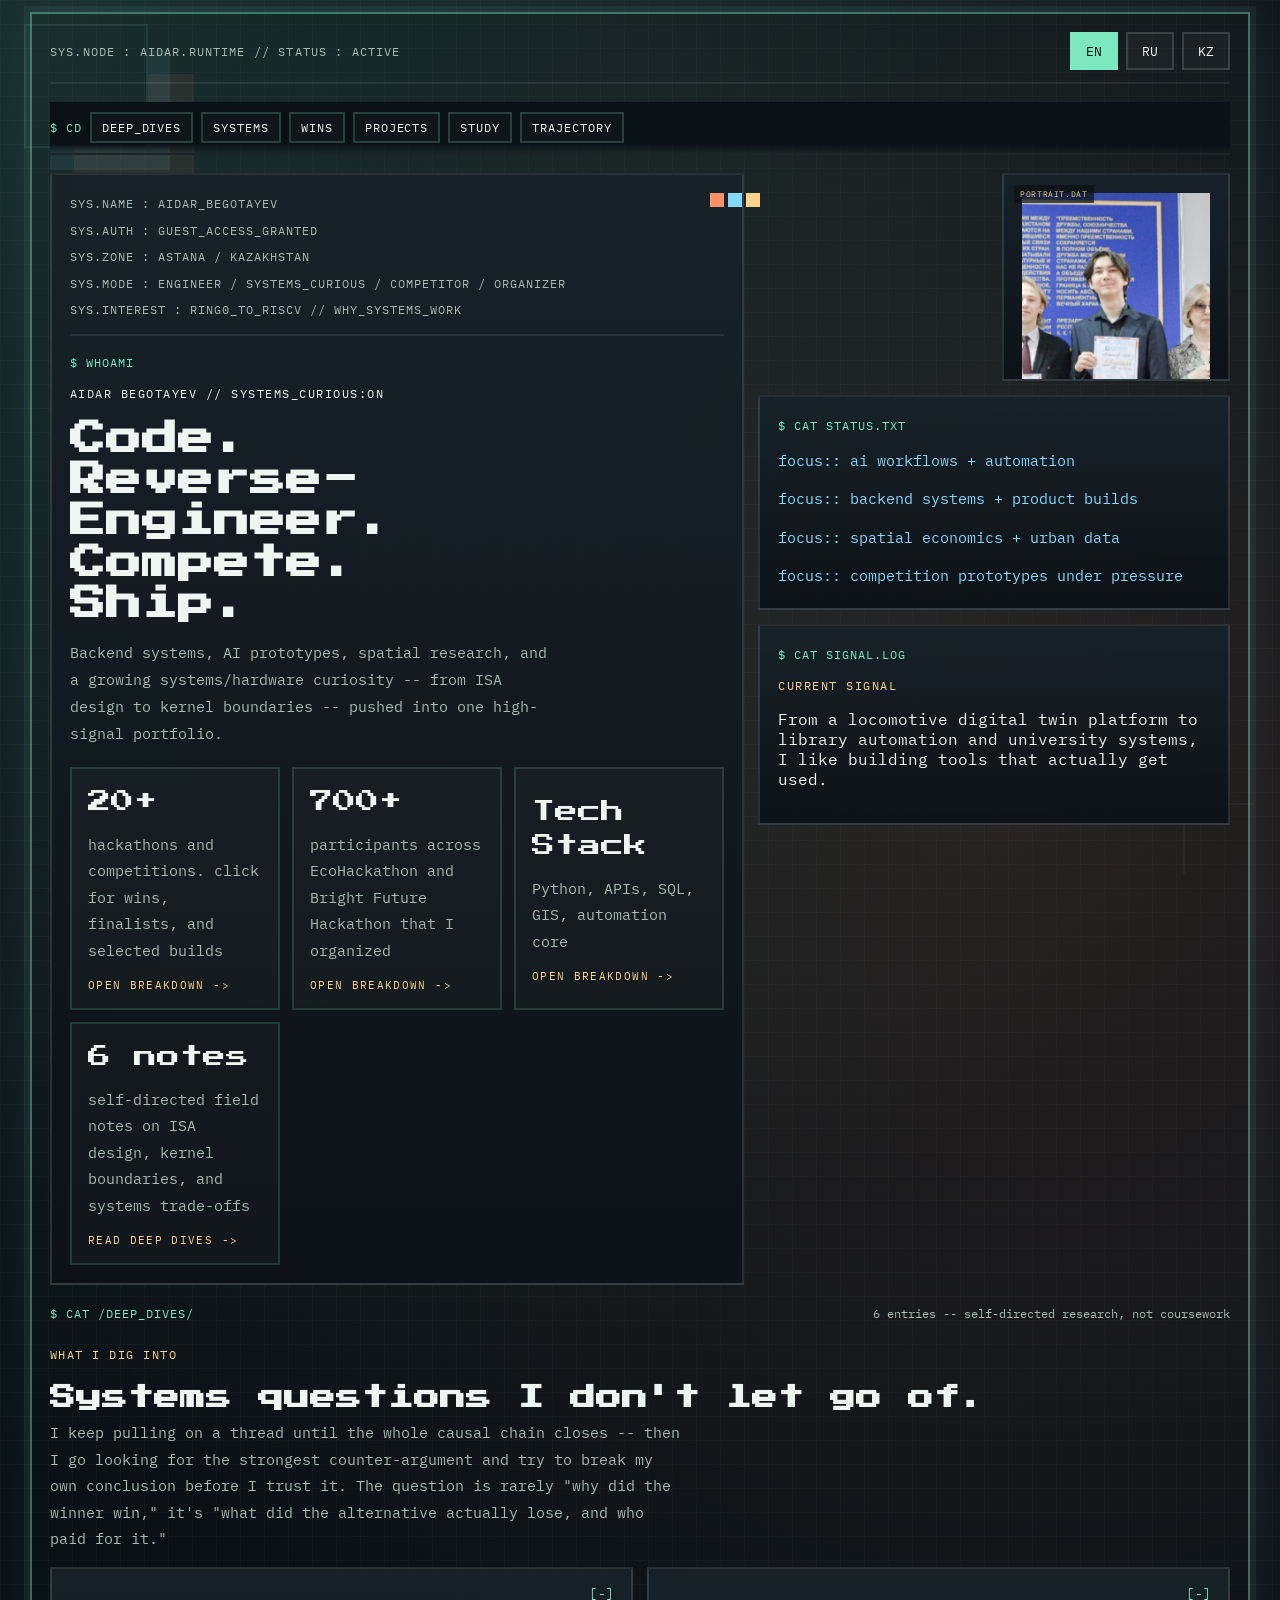
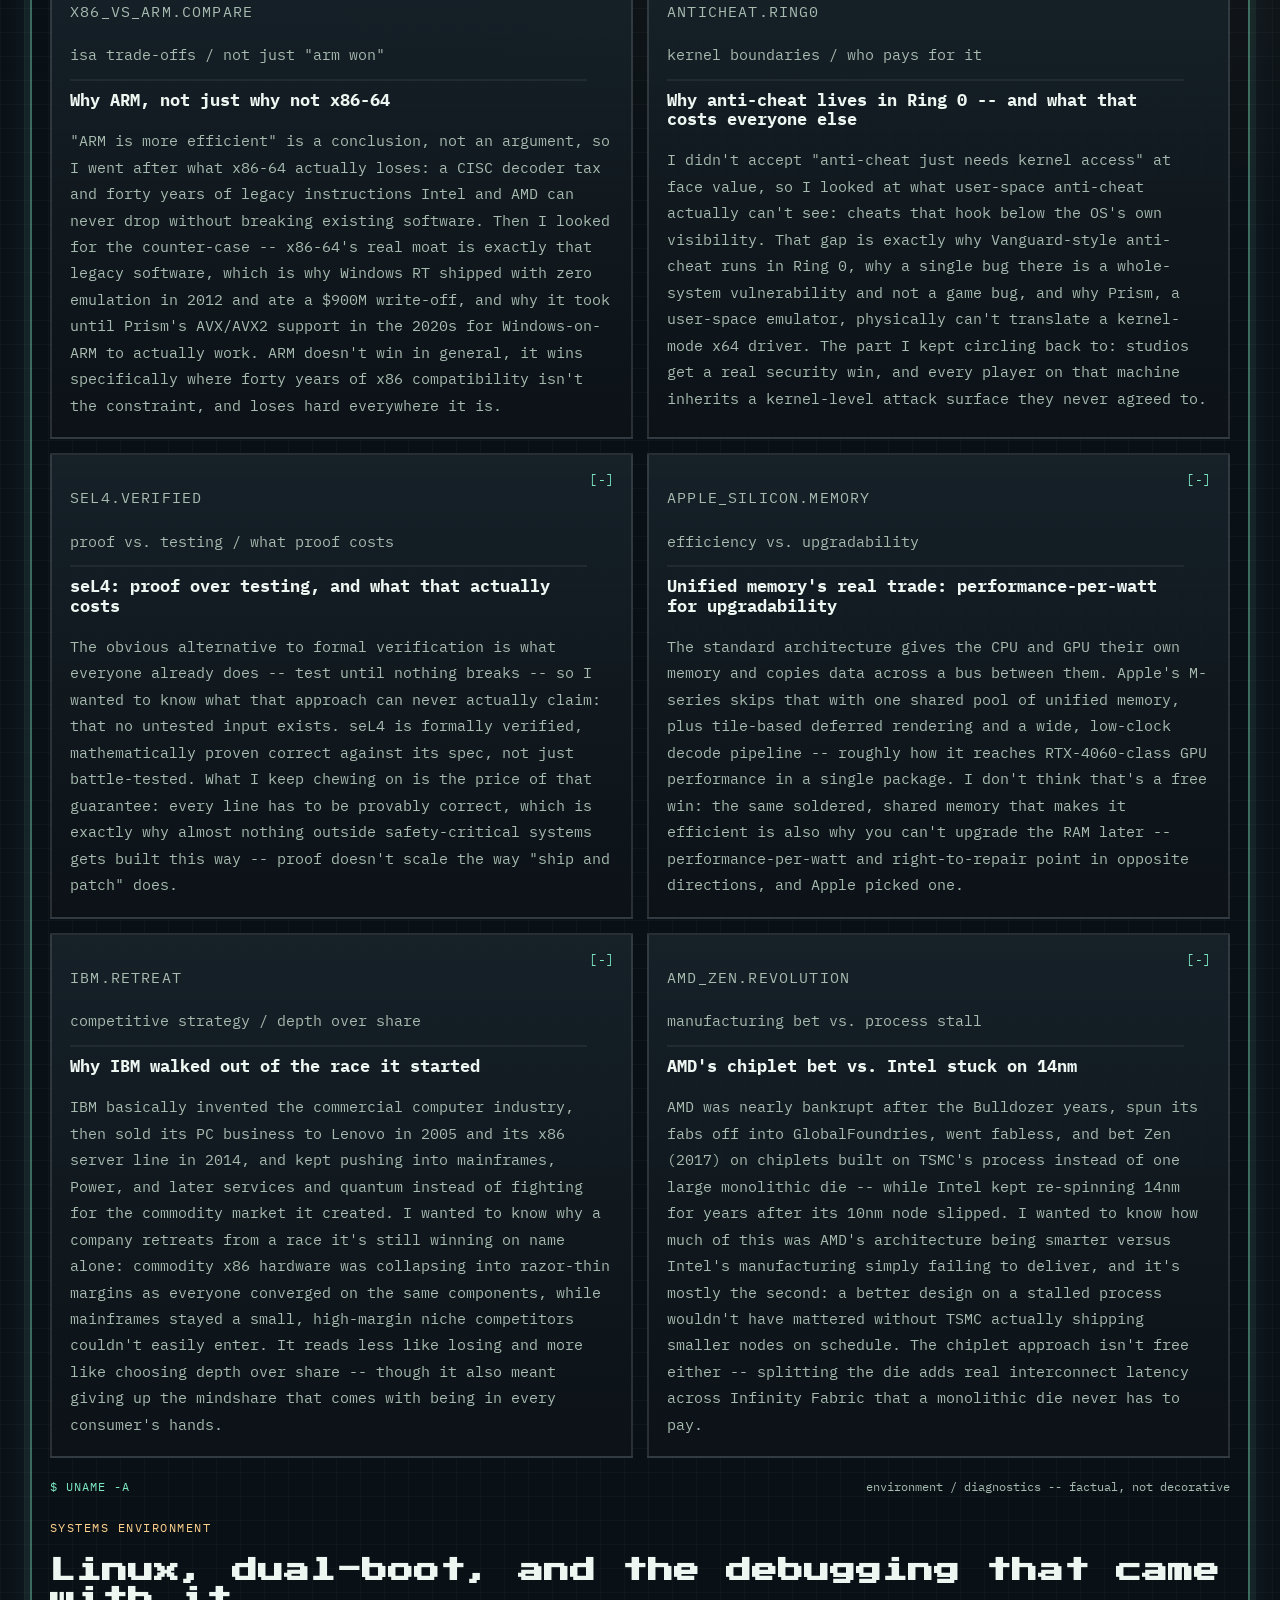
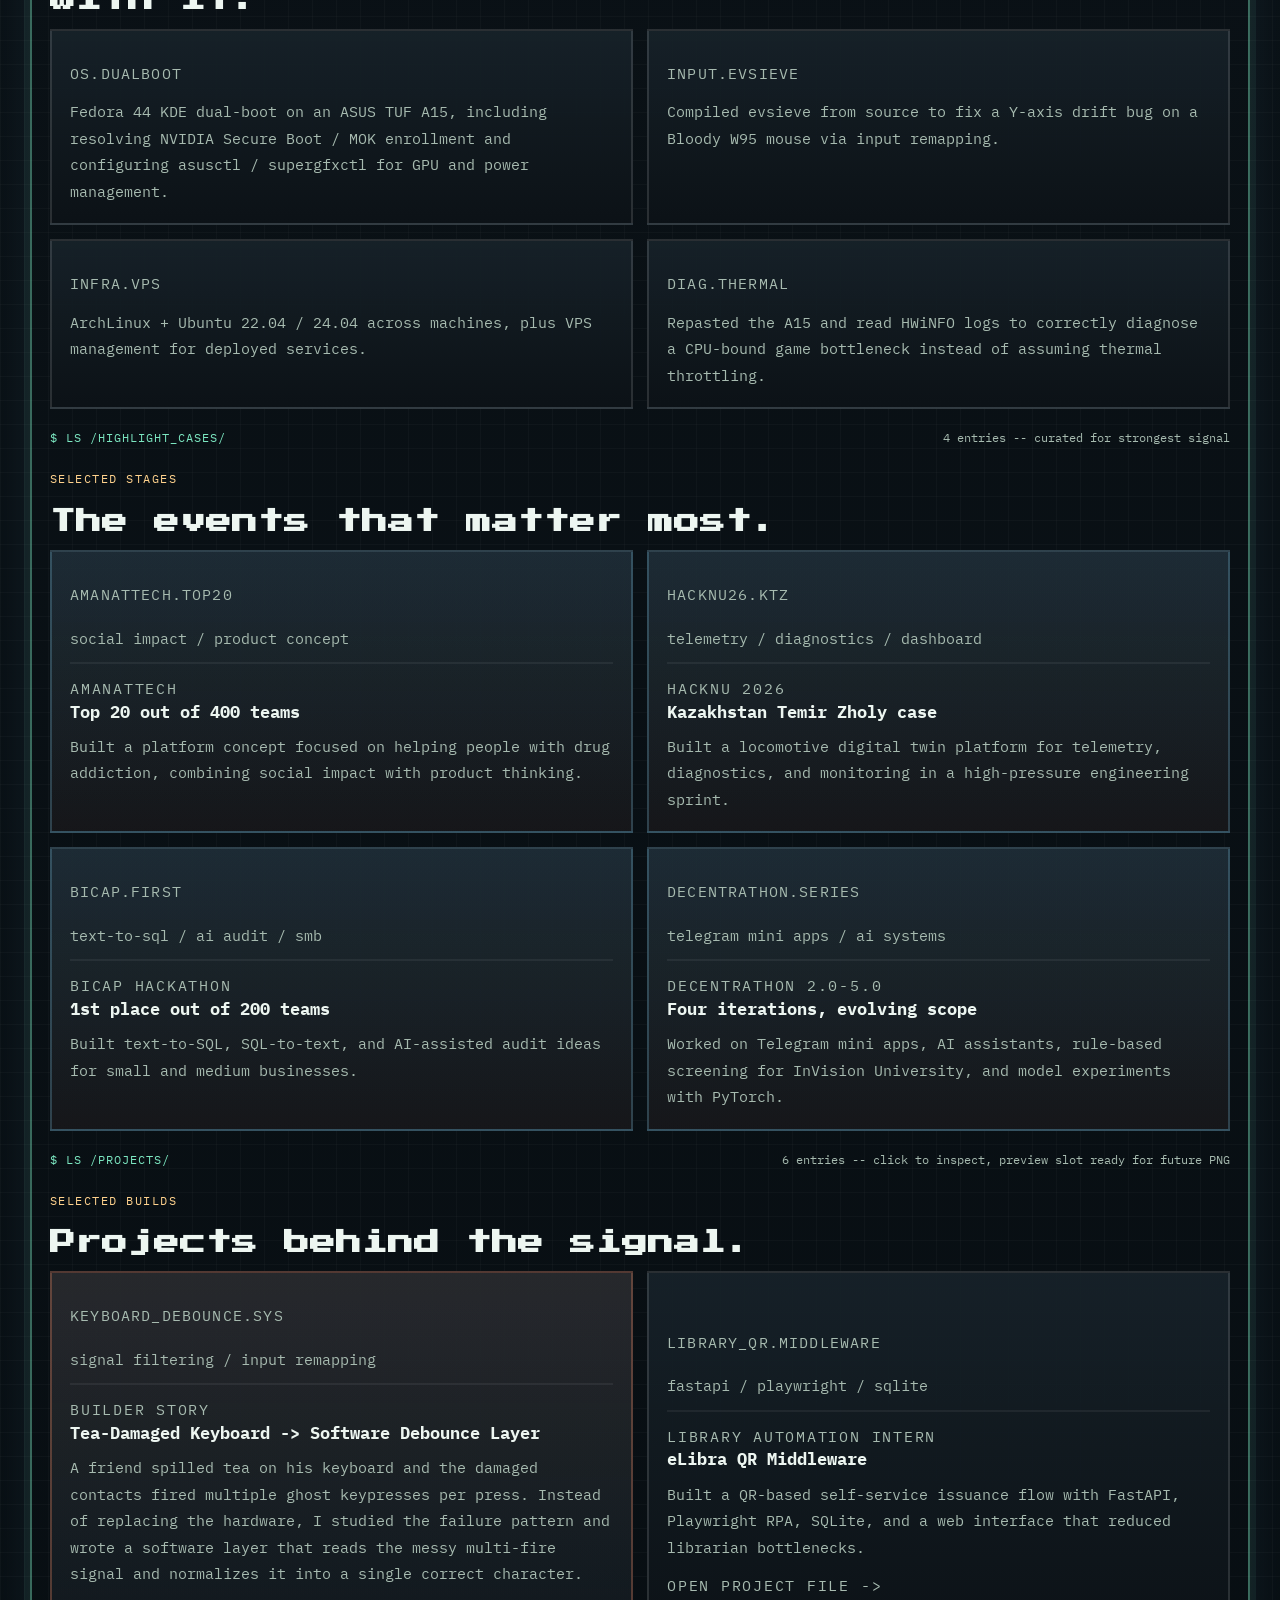
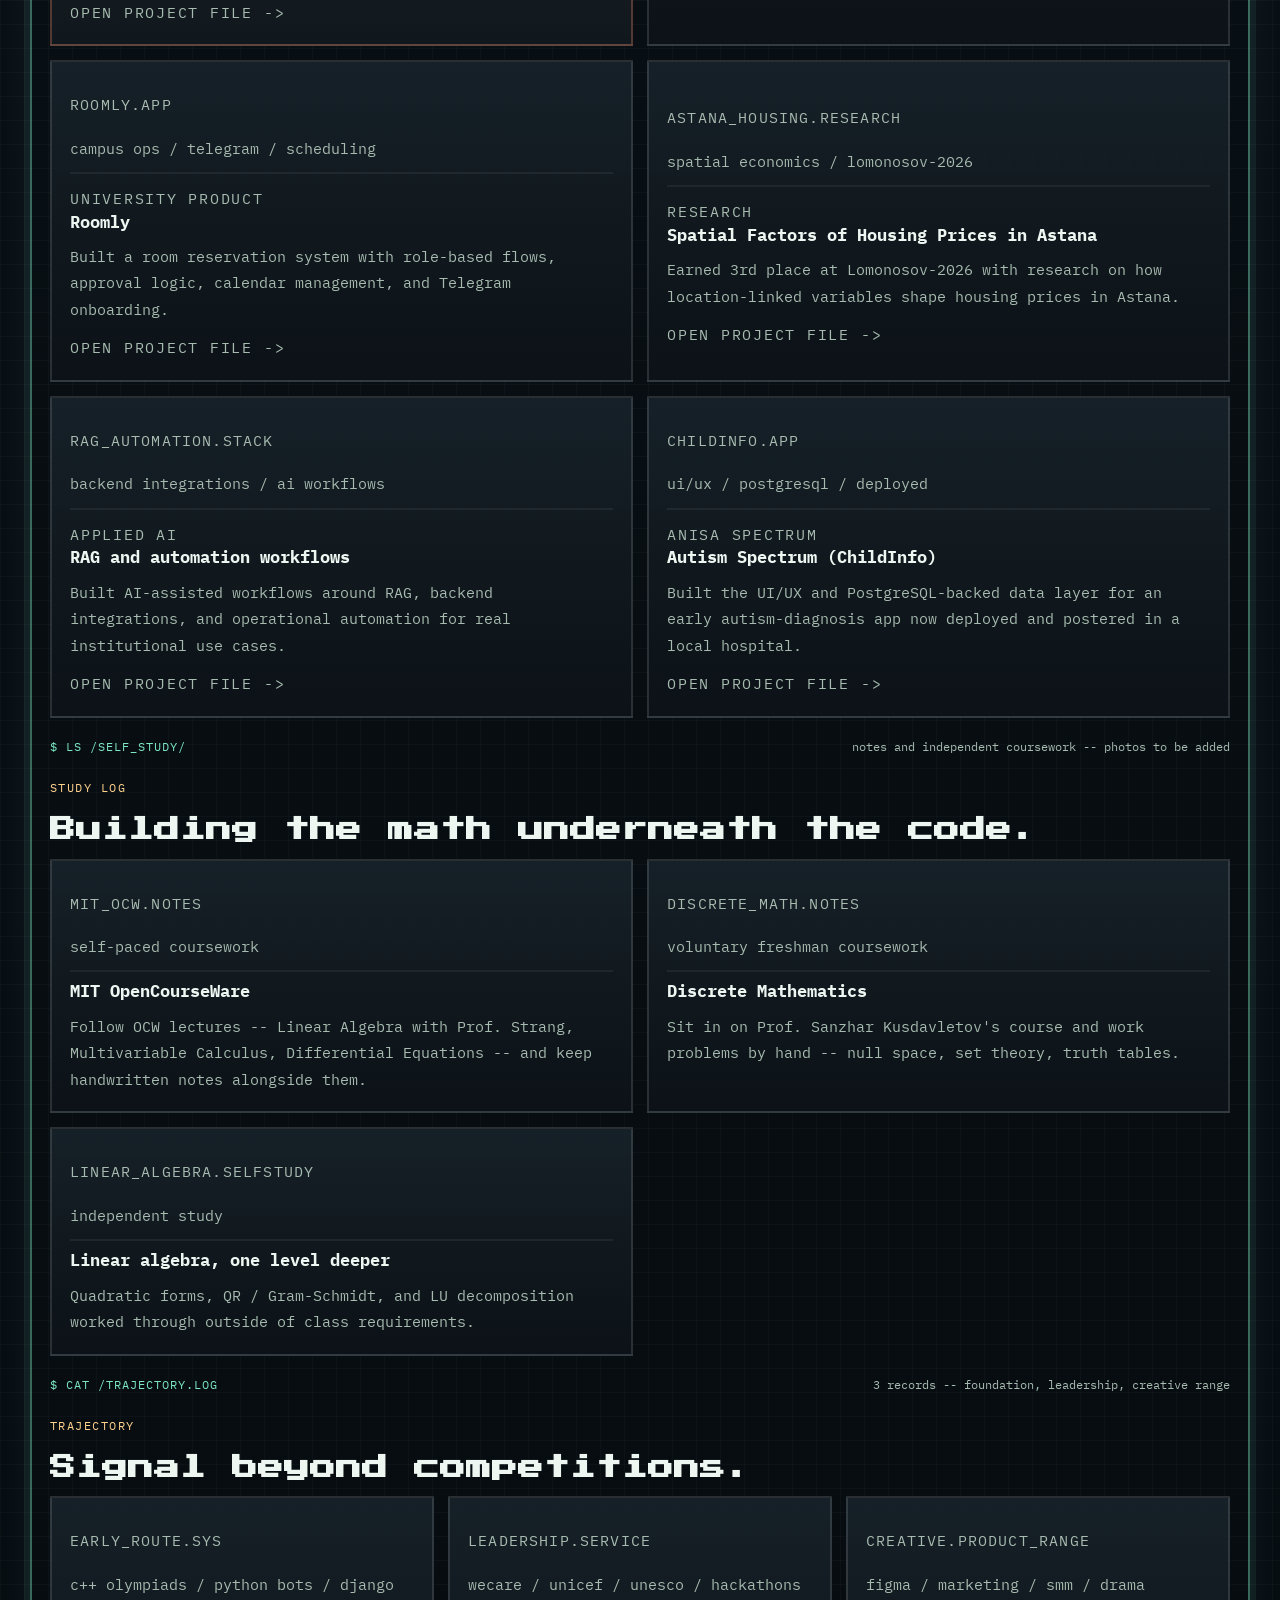
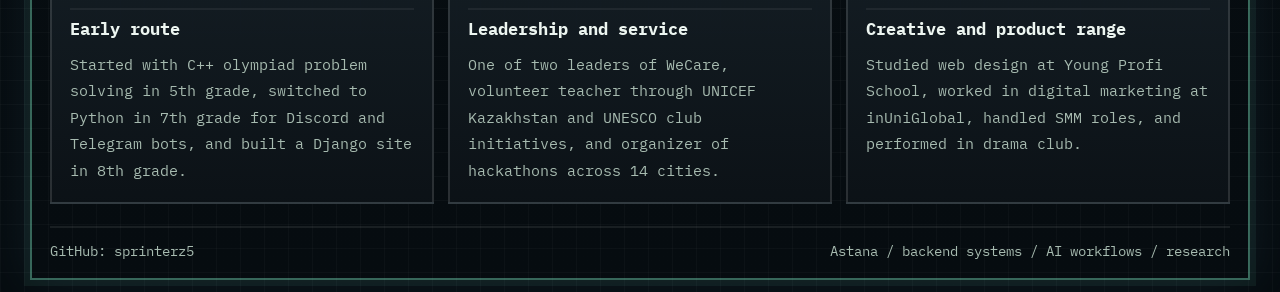
==== commit 4ce43045: "Add jump navigation and collapsible deep-dive notes Sticky section-nav with anchor links (deep dives" ====
--- a/index.html
+++ b/index.html
@@ -30,6 +30,16 @@
         </div>
       </header>
 
+      <nav class="section-nav" aria-label="Section navigation">
+        <span class="nav-prompt" aria-hidden="true">$ cd</span>
+        <a class="nav-link" href="#deep-dives" data-i18n="nav_deepdives">deep_dives</a>
+        <a class="nav-link" href="#systems-env" data-i18n="nav_systems">systems</a>
+        <a class="nav-link" href="#highlights" data-i18n="nav_highlights">wins</a>
+        <a class="nav-link" href="#projects" data-i18n="nav_projects">projects</a>
+        <a class="nav-link" href="#study" data-i18n="nav_study">study</a>
+        <a class="nav-link" href="#trajectory" data-i18n="nav_trajectory">trajectory</a>
+      </nav>
+
       <main>
         <section class="hero">
           <div class="hero-copy">
@@ -159,131 +169,155 @@
           </div>
 
           <div class="deepdive-grid">
-            <article class="panel">
-              <div class="file-meta">
-                <p class="file-name">x86_vs_arm.compare</p>
-                <p class="file-status">isa trade-offs / not just "arm won"</p>
-              </div>
-              <h3 data-i18n="deepdive_one_title">Why ARM, not just why not x86-64</h3>
-              <p data-i18n="deepdive_one_copy">
-                "ARM is more efficient" is a conclusion, not an argument, so I
-                went after what x86-64 actually loses: a CISC decoder tax and
-                forty years of legacy instructions Intel and AMD can never
-                drop without breaking existing software. Then I looked for
-                the counter-case -- x86-64's real moat is exactly that legacy
-                software, which is why Windows RT shipped with zero emulation
-                in 2012 and ate a $900M write-off, and why it took until
-                Prism's AVX/AVX2 support in the 2020s for Windows-on-ARM to
-                actually work. ARM doesn't win in general, it wins
-                specifically where forty years of x86 compatibility isn't the
-                constraint, and loses hard everywhere it is.
-              </p>
-            </article>
-
-            <article class="panel">
-              <div class="file-meta">
-                <p class="file-name">anticheat.ring0</p>
-                <p class="file-status">kernel boundaries / who pays for it</p>
-              </div>
-              <h3 data-i18n="deepdive_two_title">Why anti-cheat lives in Ring 0 -- and what that costs everyone else</h3>
-              <p data-i18n="deepdive_two_copy">
-                I didn't accept "anti-cheat just needs kernel access" at face
-                value, so I looked at what user-space anti-cheat actually
-                can't see: cheats that hook below the OS's own visibility.
-                That gap is exactly why Vanguard-style anti-cheat runs in
-                Ring 0, why a single bug there is a whole-system
-                vulnerability and not a game bug, and why Prism, a
-                user-space emulator, physically can't translate a
-                kernel-mode x64 driver. The part I kept circling back to:
-                studios get a real security win, and every player on that
-                machine inherits a kernel-level attack surface they never
-                agreed to.
-              </p>
-            </article>
-
-            <article class="panel">
-              <div class="file-meta">
-                <p class="file-name">sel4.verified</p>
-                <p class="file-status">proof vs. testing / what proof costs</p>
-              </div>
-              <h3 data-i18n="deepdive_three_title">seL4: proof over testing, and what that actually costs</h3>
-              <p data-i18n="deepdive_three_copy">
-                The obvious alternative to formal verification is what
-                everyone already does -- test until nothing breaks -- so I
-                wanted to know what that approach can never actually claim:
-                that no untested input exists. seL4 is formally verified,
-                mathematically proven correct against its spec, not just
-                battle-tested. What I keep chewing on is the price of that
-                guarantee: every line has to be provably correct, which is
-                exactly why almost nothing outside safety-critical systems
-                gets built this way -- proof doesn't scale the way "ship and
-                patch" does.
-              </p>
-            </article>
-
-            <article class="panel">
-              <div class="file-meta">
-                <p class="file-name">apple_silicon.memory</p>
-                <p class="file-status">efficiency vs. upgradability</p>
-              </div>
-              <h3 data-i18n="deepdive_four_title">Unified memory's real trade: performance-per-watt for upgradability</h3>
-              <p data-i18n="deepdive_four_copy">
-                The standard architecture gives the CPU and GPU their own
-                memory and copies data across a bus between them. Apple's
-                M-series skips that with one shared pool of unified memory,
-                plus tile-based deferred rendering and a wide, low-clock
-                decode pipeline -- roughly how it reaches RTX-4060-class GPU
-                performance in a single package. I don't think that's a free
-                win: the same soldered, shared memory that makes it
-                efficient is also why you can't upgrade the RAM later --
-                performance-per-watt and right-to-repair point in opposite
-                directions, and Apple picked one.
-              </p>
-            </article>
-
-            <article class="panel">
-              <div class="file-meta">
-                <p class="file-name">ibm.retreat</p>
-                <p class="file-status">competitive strategy / depth over share</p>
-              </div>
-              <h3 data-i18n="deepdive_five_title">Why IBM walked out of the race it started</h3>
-              <p data-i18n="deepdive_five_copy">
-                IBM basically invented the commercial computer industry, then
-                sold its PC business to Lenovo in 2005 and its x86 server
-                line in 2014, and kept pushing into mainframes, Power, and
-                later services and quantum instead of fighting for the
-                commodity market it created. I wanted to know why a company
-                retreats from a race it's still winning on name alone:
-                commodity x86 hardware was collapsing into razor-thin margins
-                as everyone converged on the same components, while
-                mainframes stayed a small, high-margin niche competitors
-                couldn't easily enter. It reads less like losing and more
-                like choosing depth over share -- though it also meant giving
-                up the mindshare that comes with being in every consumer's
-                hands.
-              </p>
-            </article>
-
-            <article class="panel">
-              <div class="file-meta">
-                <p class="file-name">amd_zen.revolution</p>
-                <p class="file-status">manufacturing bet vs. process stall</p>
-              </div>
-              <h3 data-i18n="deepdive_six_title">AMD's chiplet bet vs. Intel stuck on 14nm</h3>
-              <p data-i18n="deepdive_six_copy">
-                AMD was nearly bankrupt after the Bulldozer years, spun its
-                fabs off into GlobalFoundries, went fabless, and bet Zen
-                (2017) on chiplets built on TSMC's process instead of one
-                large monolithic die -- while Intel kept re-spinning 14nm for
-                years after its 10nm node slipped. I wanted to know how much
-                of this was AMD's architecture being smarter versus Intel's
-                manufacturing simply failing to deliver, and it's mostly the
-                second: a better design on a stalled process wouldn't have
-                mattered without TSMC actually shipping smaller nodes on
-                schedule. The chiplet approach isn't free either -- splitting
-                the die adds real interconnect latency across Infinity
-                Fabric that a monolithic die never has to pay.
-              </p>
+            <article class="panel deepdive">
+              <details class="deepdive-fold">
+                <summary class="deepdive-summary">
+                  <div class="file-meta">
+                    <p class="file-name">x86_vs_arm.compare</p>
+                    <p class="file-status">isa trade-offs / not just "arm won"</p>
+                  </div>
+                  <h3 data-i18n="deepdive_one_title">Why ARM, not just why not x86-64</h3>
+                </summary>
+                <p data-i18n="deepdive_one_copy">
+                  "ARM is more efficient" is a conclusion, not an argument, so I
+                  went after what x86-64 actually loses: a CISC decoder tax and
+                  forty years of legacy instructions Intel and AMD can never
+                  drop without breaking existing software. Then I looked for
+                  the counter-case -- x86-64's real moat is exactly that legacy
+                  software, which is why Windows RT shipped with zero emulation
+                  in 2012 and ate a $900M write-off, and why it took until
+                  Prism's AVX/AVX2 support in the 2020s for Windows-on-ARM to
+                  actually work. ARM doesn't win in general, it wins
+                  specifically where forty years of x86 compatibility isn't the
+                  constraint, and loses hard everywhere it is.
+                </p>
+              </details>
+            </article>
+
+            <article class="panel deepdive">
+              <details class="deepdive-fold">
+                <summary class="deepdive-summary">
+                  <div class="file-meta">
+                    <p class="file-name">anticheat.ring0</p>
+                    <p class="file-status">kernel boundaries / who pays for it</p>
+                  </div>
+                  <h3 data-i18n="deepdive_two_title">Why anti-cheat lives in Ring 0 -- and what that costs everyone else</h3>
+                </summary>
+                <p data-i18n="deepdive_two_copy">
+                  I didn't accept "anti-cheat just needs kernel access" at face
+                  value, so I looked at what user-space anti-cheat actually
+                  can't see: cheats that hook below the OS's own visibility.
+                  That gap is exactly why Vanguard-style anti-cheat runs in
+                  Ring 0, why a single bug there is a whole-system
+                  vulnerability and not a game bug, and why Prism, a
+                  user-space emulator, physically can't translate a
+                  kernel-mode x64 driver. The part I kept circling back to:
+                  studios get a real security win, and every player on that
+                  machine inherits a kernel-level attack surface they never
+                  agreed to.
+                </p>
+              </details>
+            </article>
+
+            <article class="panel deepdive">
+              <details class="deepdive-fold">
+                <summary class="deepdive-summary">
+                  <div class="file-meta">
+                    <p class="file-name">sel4.verified</p>
+                    <p class="file-status">proof vs. testing / what proof costs</p>
+                  </div>
+                  <h3 data-i18n="deepdive_three_title">seL4: proof over testing, and what that actually costs</h3>
+                </summary>
+                <p data-i18n="deepdive_three_copy">
+                  The obvious alternative to formal verification is what
+                  everyone already does -- test until nothing breaks -- so I
+                  wanted to know what that approach can never actually claim:
+                  that no untested input exists. seL4 is formally verified,
+                  mathematically proven correct against its spec, not just
+                  battle-tested. What I keep chewing on is the price of that
+                  guarantee: every line has to be provably correct, which is
+                  exactly why almost nothing outside safety-critical systems
+                  gets built this way -- proof doesn't scale the way "ship and
+                  patch" does.
+                </p>
+              </details>
+            </article>
+
+            <article class="panel deepdive">
+              <details class="deepdive-fold">
+                <summary class="deepdive-summary">
+                  <div class="file-meta">
+                    <p class="file-name">apple_silicon.memory</p>
+                    <p class="file-status">efficiency vs. upgradability</p>
+                  </div>
+                  <h3 data-i18n="deepdive_four_title">Unified memory's real trade: performance-per-watt for upgradability</h3>
+                </summary>
+                <p data-i18n="deepdive_four_copy">
+                  The standard architecture gives the CPU and GPU their own
+                  memory and copies data across a bus between them. Apple's
+                  M-series skips that with one shared pool of unified memory,
+                  plus tile-based deferred rendering and a wide, low-clock
+                  decode pipeline -- roughly how it reaches RTX-4060-class GPU
+                  performance in a single package. I don't think that's a free
+                  win: the same soldered, shared memory that makes it
+                  efficient is also why you can't upgrade the RAM later --
+                  performance-per-watt and right-to-repair point in opposite
+                  directions, and Apple picked one.
+                </p>
+              </details>
+            </article>
+
+            <article class="panel deepdive">
+              <details class="deepdive-fold">
+                <summary class="deepdive-summary">
+                  <div class="file-meta">
+                    <p class="file-name">ibm.retreat</p>
+                    <p class="file-status">competitive strategy / depth over share</p>
+                  </div>
+                  <h3 data-i18n="deepdive_five_title">Why IBM walked out of the race it started</h3>
+                </summary>
+                <p data-i18n="deepdive_five_copy">
+                  IBM basically invented the commercial computer industry, then
+                  sold its PC business to Lenovo in 2005 and its x86 server
+                  line in 2014, and kept pushing into mainframes, Power, and
+                  later services and quantum instead of fighting for the
+                  commodity market it created. I wanted to know why a company
+                  retreats from a race it's still winning on name alone:
+                  commodity x86 hardware was collapsing into razor-thin margins
+                  as everyone converged on the same components, while
+                  mainframes stayed a small, high-margin niche competitors
+                  couldn't easily enter. It reads less like losing and more
+                  like choosing depth over share -- though it also meant giving
+                  up the mindshare that comes with being in every consumer's
+                  hands.
+                </p>
+              </details>
+            </article>
+
+            <article class="panel deepdive">
+              <details class="deepdive-fold">
+                <summary class="deepdive-summary">
+                  <div class="file-meta">
+                    <p class="file-name">amd_zen.revolution</p>
+                    <p class="file-status">manufacturing bet vs. process stall</p>
+                  </div>
+                  <h3 data-i18n="deepdive_six_title">AMD's chiplet bet vs. Intel stuck on 14nm</h3>
+                </summary>
+                <p data-i18n="deepdive_six_copy">
+                  AMD was nearly bankrupt after the Bulldozer years, spun its
+                  fabs off into GlobalFoundries, went fabless, and bet Zen
+                  (2017) on chiplets built on TSMC's process instead of one
+                  large monolithic die -- while Intel kept re-spinning 14nm for
+                  years after its 10nm node slipped. I wanted to know how much
+                  of this was AMD's architecture being smarter versus Intel's
+                  manufacturing simply failing to deliver, and it's mostly the
+                  second: a better design on a stalled process wouldn't have
+                  mattered without TSMC actually shipping smaller nodes on
+                  schedule. The chiplet approach isn't free either -- splitting
+                  the die adds real interconnect latency across Infinity
+                  Fabric that a monolithic die never has to pay.
+                </p>
+              </details>
             </article>
           </div>
         </section>
@@ -335,7 +369,7 @@
           </div>
         </section>
 
-        <section class="section">
+        <section class="section" id="highlights">
           <div class="section-terminal">
             <p class="command">$ ls /highlight_cases/</p>
             <p class="section-note">4 entries -- curated for strongest signal</p>
@@ -403,7 +437,7 @@
           </div>
         </section>
 
-        <section class="section">
+        <section class="section" id="projects">
           <div class="section-terminal">
             <p class="command">$ ls /projects/</p>
             <p class="section-note" data-i18n="projects_note">
@@ -602,7 +636,7 @@
           </div>
         </section>
 
-        <section class="section">
+        <section class="section" id="trajectory">
           <div class="section-terminal">
             <p class="command">$ cat /trajectory.log</p>
             <p class="section-note">3 records -- foundation, leadership, creative range</p>
--- a/v-1.css
+++ b/v-1.css
@@ -154,6 +154,54 @@
 .lang-btn:hover {
   transform: translateY(-1px);
   border-color: rgba(124, 231, 193, 0.45);
+}
+
+.section-nav {
+  position: sticky;
+  top: 0;
+  z-index: 20;
+  display: flex;
+  flex-wrap: wrap;
+  align-items: center;
+  gap: 8px;
+  margin-bottom: 18px;
+  padding: 10px 0;
+  background: linear-gradient(180deg, #0a1116 82%, rgba(10, 17, 22, 0));
+  border-bottom: 2px solid rgba(255, 255, 255, 0.08);
+}
+
+.nav-prompt {
+  color: var(--mint);
+  font-size: 0.74rem;
+  letter-spacing: 0.08em;
+  text-transform: uppercase;
+}
+
+.nav-link {
+  padding: 6px 10px;
+  border: 2px solid rgba(124, 231, 193, 0.2);
+  background: rgba(255, 255, 255, 0.02);
+  color: var(--text);
+  text-decoration: none;
+  font-size: 0.74rem;
+  letter-spacing: 0.08em;
+  text-transform: uppercase;
+  transition:
+    transform 0.18s ease,
+    border-color 0.18s ease,
+    color 0.18s ease,
+    background-color 0.18s ease;
+}
+
+.nav-link:hover {
+  transform: translateY(-1px);
+  border-color: var(--mint);
+  color: var(--mint);
+}
+
+.nav-link:focus-visible {
+  outline: 2px solid var(--sky);
+  outline-offset: 3px;
 }
 
 .hero,
@@ -404,6 +452,7 @@
 
 .section {
   margin-top: 18px;
+  scroll-margin-top: 72px;
 }
 
 .section-terminal {
@@ -468,6 +517,67 @@
 
 .study-photo[hidden] {
   display: none;
+}
+
+.deepdive {
+  padding: 0;
+}
+
+.deepdive-fold {
+  height: 100%;
+}
+
+.deepdive-summary {
+  position: relative;
+  display: block;
+  padding: 18px 44px 18px 18px;
+  cursor: pointer;
+  list-style: none;
+  transition: background-color 0.18s ease;
+}
+
+.deepdive-summary::-webkit-details-marker {
+  display: none;
+}
+
+.deepdive-summary::after {
+  content: "[+]";
+  position: absolute;
+  top: 16px;
+  right: 16px;
+  color: var(--sand);
+  font-size: 0.82rem;
+  letter-spacing: 0.04em;
+}
+
+.deepdive-fold[open] .deepdive-summary::after {
+  content: "[-]";
+  color: var(--mint);
+}
+
+.deepdive-summary:hover {
+  background: rgba(124, 231, 193, 0.03);
+}
+
+.deepdive-summary:focus-visible {
+  outline: 2px solid var(--sky);
+  outline-offset: -2px;
+}
+
+.deepdive-summary .file-meta {
+  margin-bottom: 10px;
+}
+
+.deepdive-summary h3 {
+  margin: 0;
+}
+
+.deepdive-fold > p {
+  margin: 0;
+  padding: 0 18px 18px;
+  color: var(--muted);
+  line-height: 1.8;
+  font-size: 0.92rem;
 }
 
 .file-meta {
@@ -695,6 +805,27 @@
     flex-direction: column;
   }
 
+  .section-nav {
+    flex-wrap: nowrap;
+    overflow-x: auto;
+    margin-bottom: 14px;
+    padding: 8px 0;
+    -webkit-overflow-scrolling: touch;
+    scrollbar-width: none;
+  }
+
+  .section-nav::-webkit-scrollbar {
+    display: none;
+  }
+
+  .nav-prompt {
+    display: none;
+  }
+
+  .nav-link {
+    flex: 0 0 auto;
+  }
+
   .portrait-card {
     justify-self: stretch;
     width: 100%;
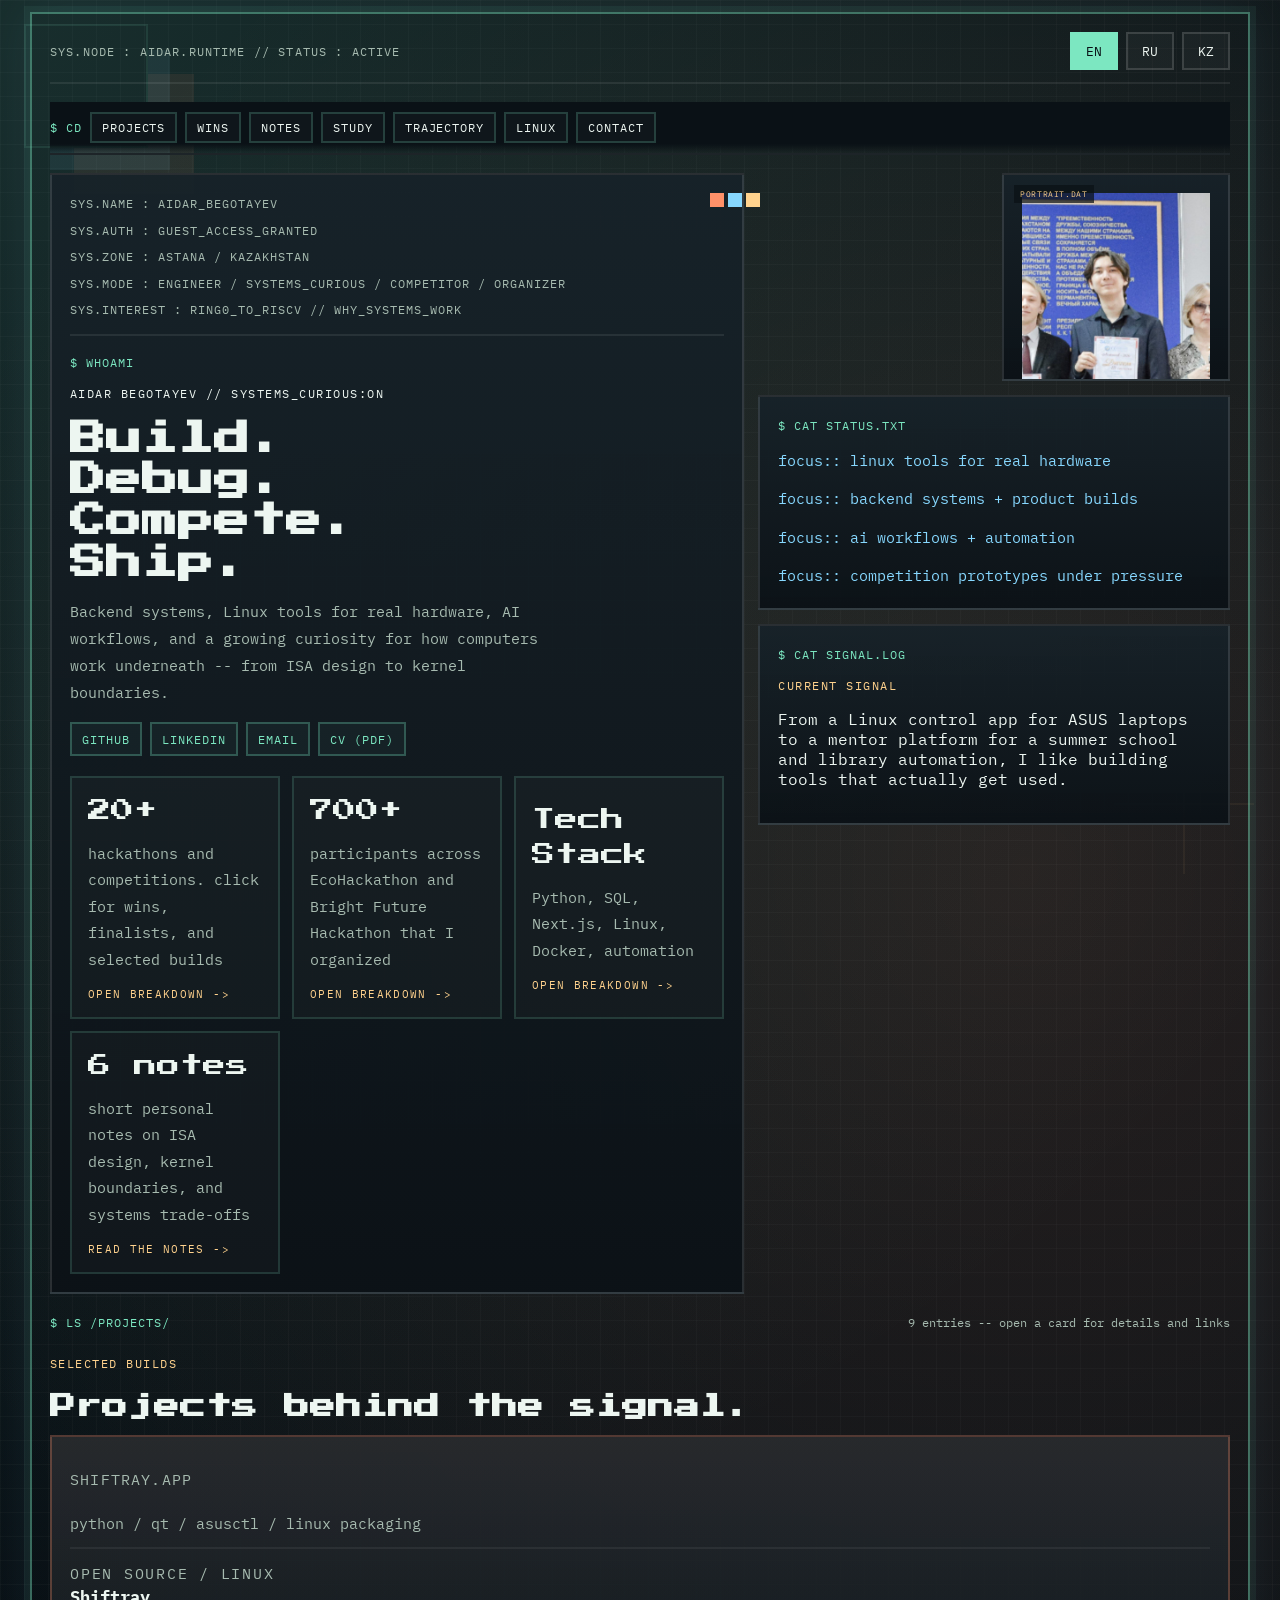
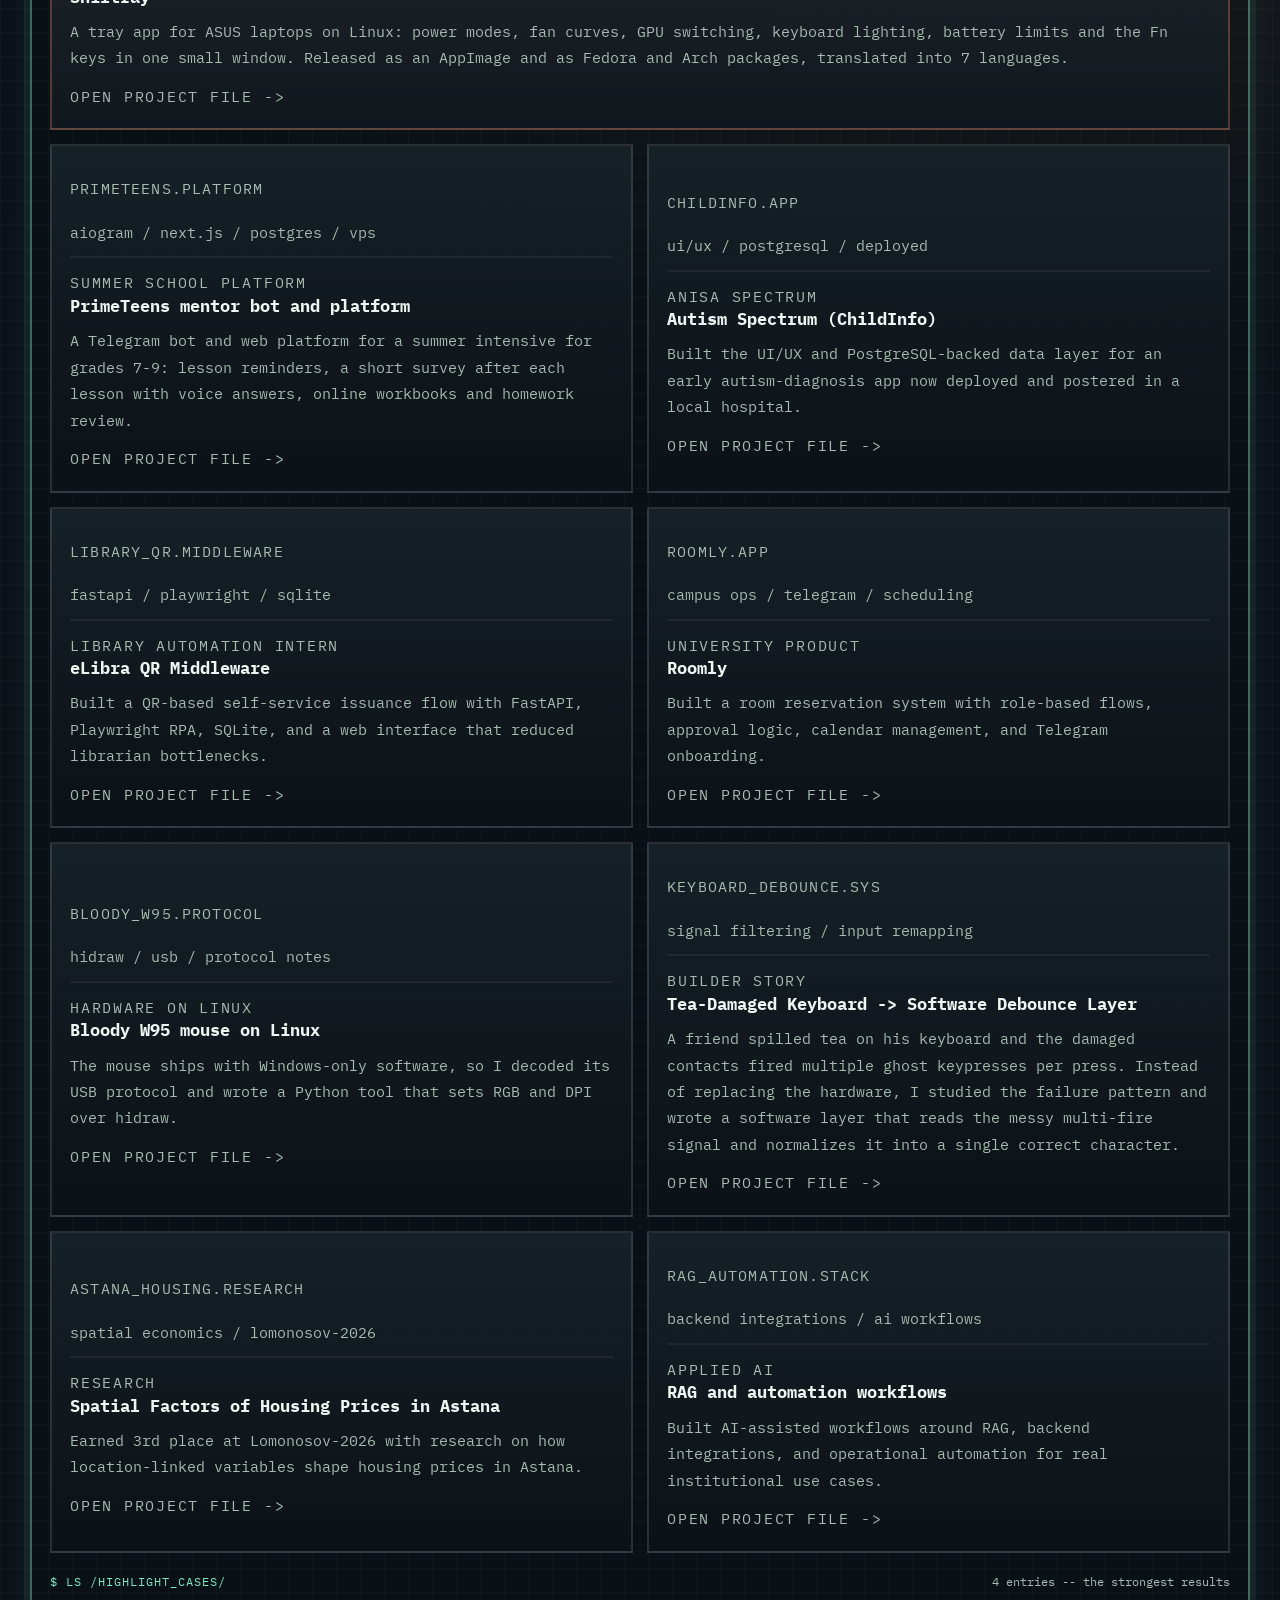
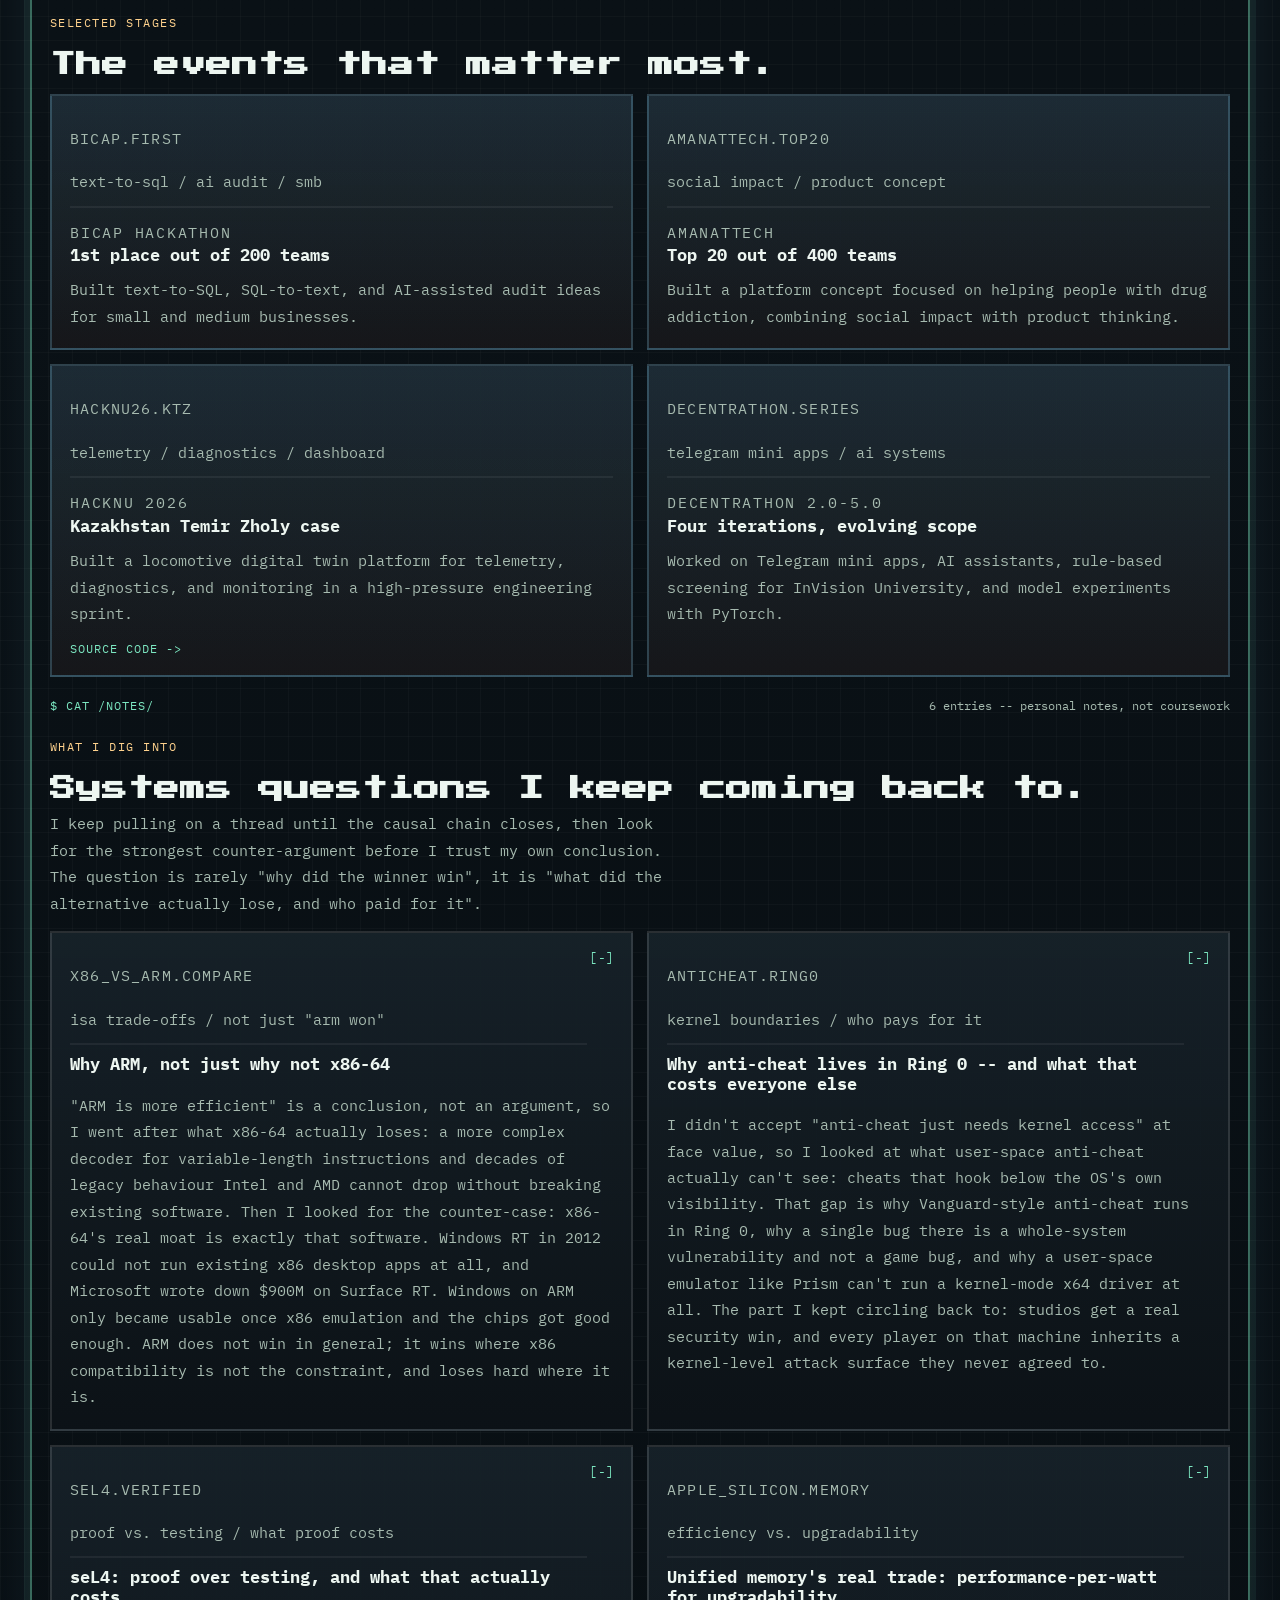
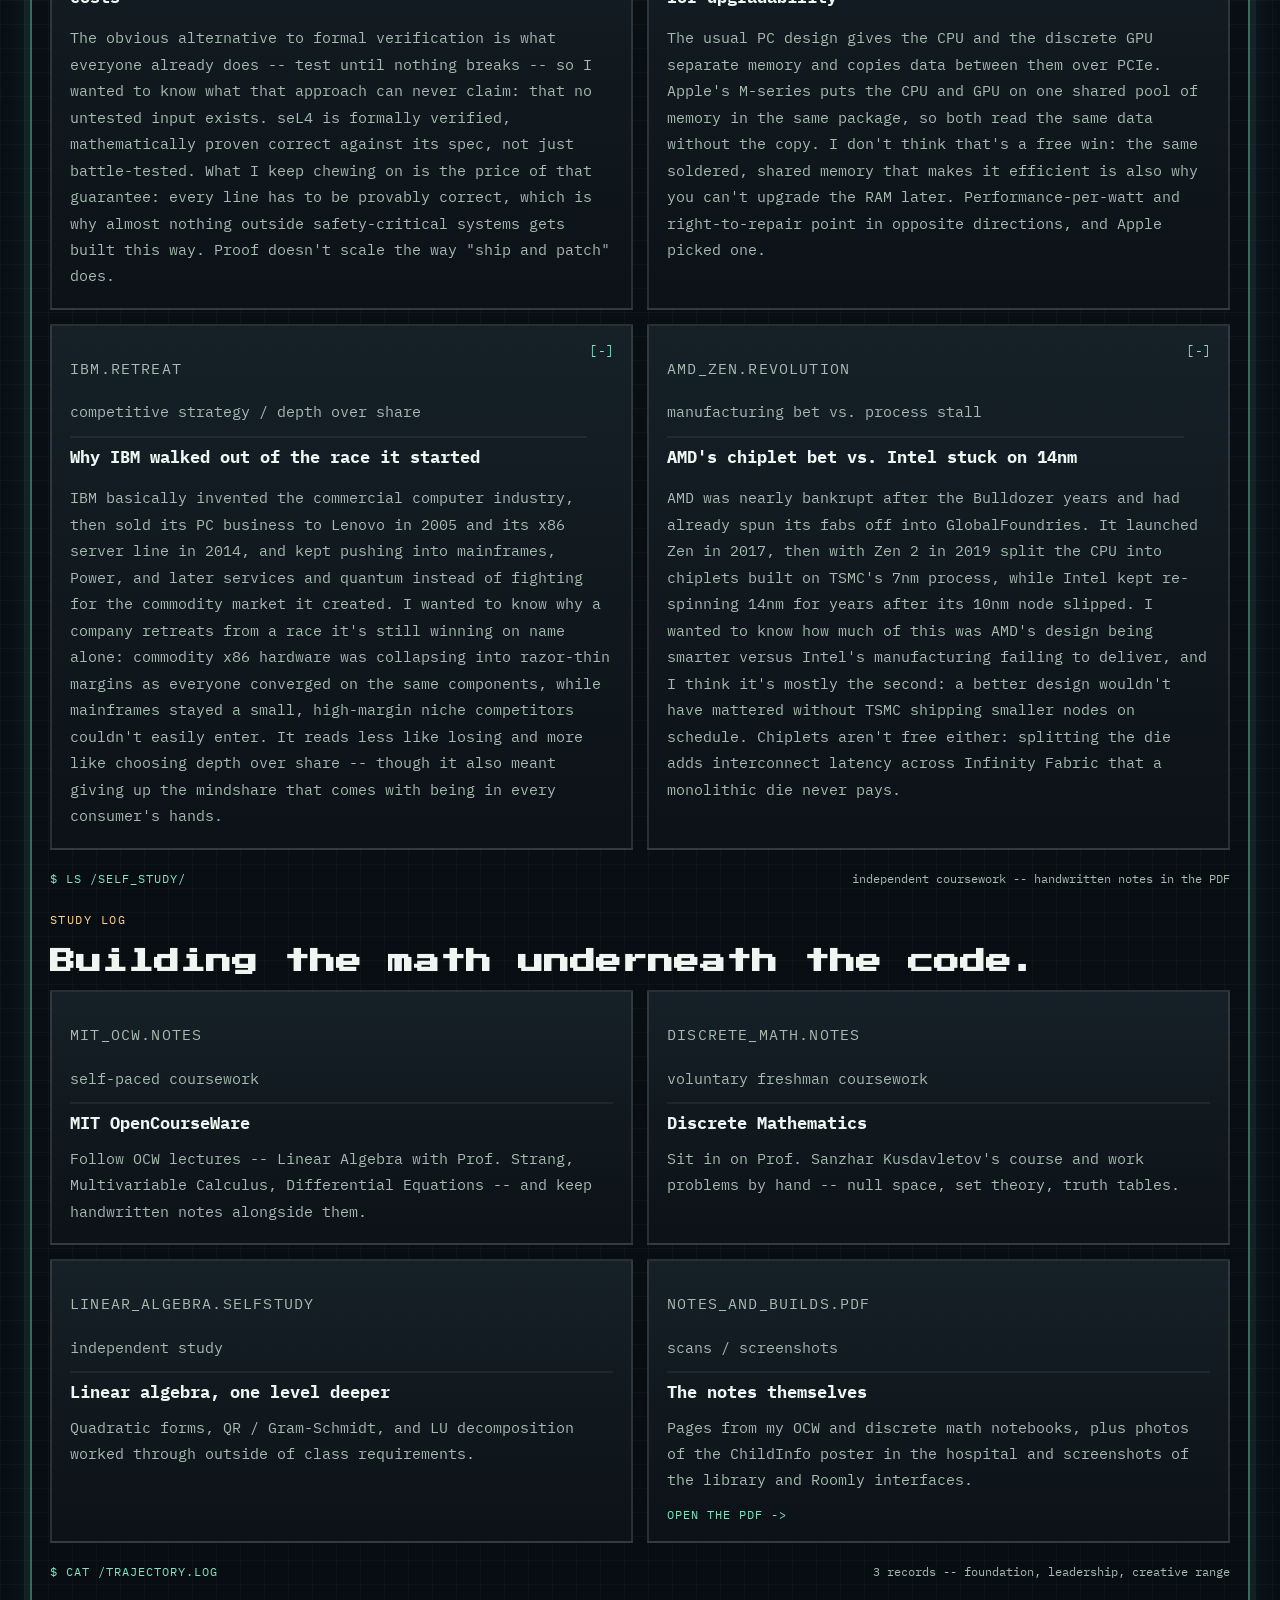
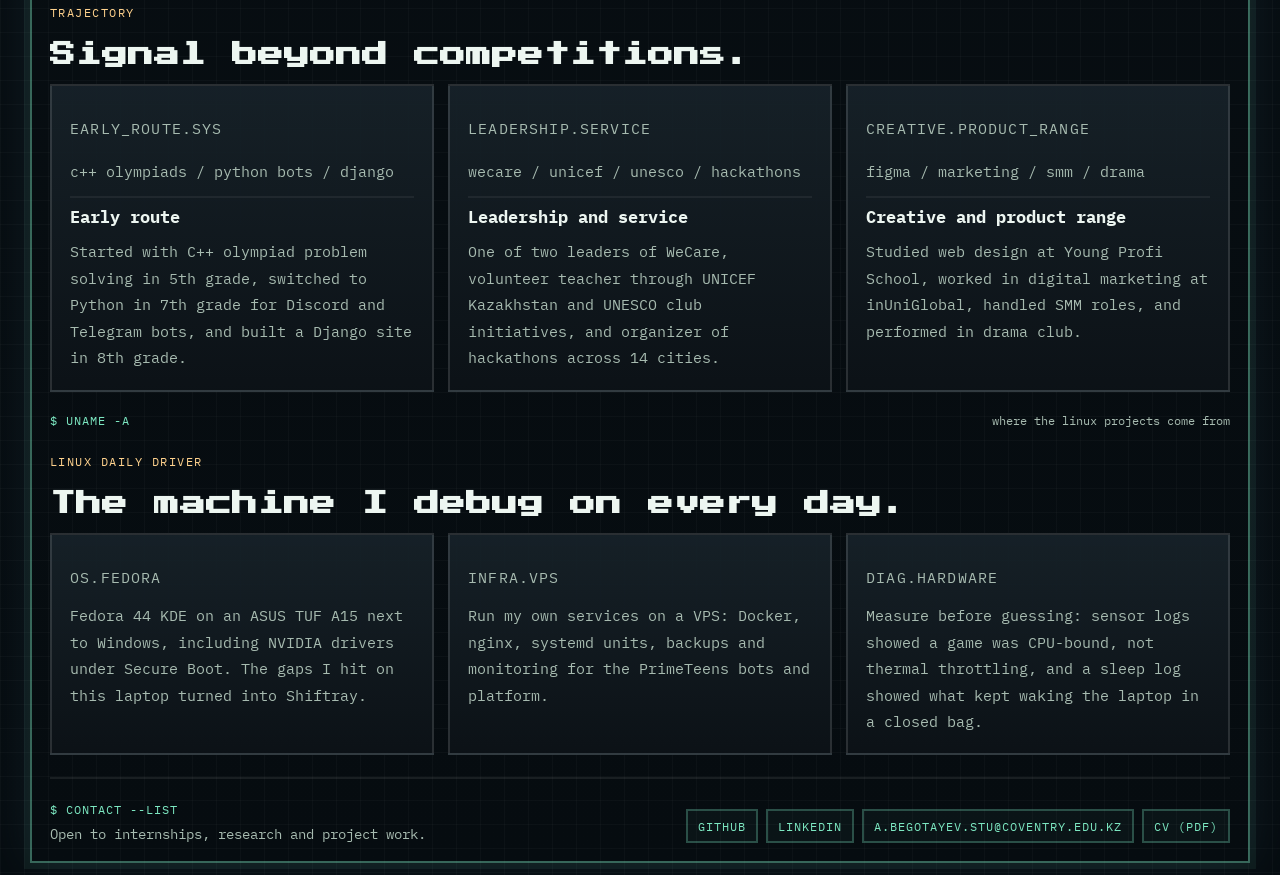
==== commit e8ffba94: "Rework the portfolio: links and contacts, Shiftray and PrimeTeens, proper RU/KZ - Contacts and CV in" ====
--- a/index.html
+++ b/index.html
@@ -3,10 +3,26 @@
   <head>
     <meta charset="UTF-8" />
     <meta name="viewport" content="width=device-width, initial-scale=1.0" />
-    <title>Aidar Begotayev | Portfolio</title>
+    <title>Aidar Begotayev | Backend, Linux tooling, AI workflows</title>
     <meta
       name="description"
-      content="Pixel cyberpunk portfolio for Aidar Begotayev."
+      content="Aidar Begotayev, CS with AI student in Astana. Builds backend systems, Linux tools for real hardware and AI workflows: Shiftray, PrimeTeens mentor platform, library automation. 1st place at BiCAP out of 200 teams."
+    />
+    <meta name="author" content="Aidar Begotayev" />
+    <meta name="theme-color" content="#0a1116" />
+    <link rel="canonical" href="https://sprinterz5.github.io/portfolio/" />
+    <meta property="og:type" content="website" />
+    <meta property="og:url" content="https://sprinterz5.github.io/portfolio/" />
+    <meta property="og:title" content="Aidar Begotayev | Portfolio" />
+    <meta
+      property="og:description"
+      content="Backend systems, Linux tools for real hardware, AI workflows and 20+ hackathons. Projects, wins and contacts."
+    />
+    <meta property="og:image" content="https://sprinterz5.github.io/portfolio/aidar.jpg" />
+    <meta name="twitter:card" content="summary" />
+    <link
+      rel="icon"
+      href="data:image/svg+xml,%3Csvg xmlns='http://www.w3.org/2000/svg' viewBox='0 0 16 16'%3E%3Crect width='16' height='16' fill='%230a1116'/%3E%3Crect x='2' y='2' width='12' height='12' fill='none' stroke='%237ce7c1' stroke-width='2'/%3E%3Crect x='5' y='5' width='2' height='2' fill='%23ff9169'/%3E%3Crect x='9' y='5' width='2' height='2' fill='%2387d8ff'/%3E%3Crect x='5' y='9' width='6' height='2' fill='%23ffd28d'/%3E%3C/svg%3E"
     />
     <link rel="preconnect" href="https://fonts.googleapis.com" />
     <link rel="preconnect" href="https://fonts.gstatic.com" crossorigin />
@@ -32,12 +48,13 @@
 
       <nav class="section-nav" aria-label="Section navigation">
         <span class="nav-prompt" aria-hidden="true">$ cd</span>
-        <a class="nav-link" href="#deep-dives" data-i18n="nav_deepdives">deep_dives</a>
-        <a class="nav-link" href="#systems-env" data-i18n="nav_systems">systems</a>
+        <a class="nav-link" href="#projects" data-i18n="nav_projects">projects</a>
         <a class="nav-link" href="#highlights" data-i18n="nav_highlights">wins</a>
-        <a class="nav-link" href="#projects" data-i18n="nav_projects">projects</a>
+        <a class="nav-link" href="#deep-dives" data-i18n="nav_deepdives">notes</a>
         <a class="nav-link" href="#study" data-i18n="nav_study">study</a>
         <a class="nav-link" href="#trajectory" data-i18n="nav_trajectory">trajectory</a>
+        <a class="nav-link" href="#systems-env" data-i18n="nav_systems">linux</a>
+        <a class="nav-link" href="#contact" data-i18n="nav_contact">contact</a>
       </nav>
 
       <main>
@@ -54,12 +71,18 @@
             <div class="hero-main-copy">
               <p class="command">$ whoami</p>
               <p class="eyebrow" data-i18n="hero_eyebrow">Aidar Begotayev // systems_curious:on</p>
-              <h1 data-i18n="hero_title">Code. Reverse-Engineer. Compete. Ship.</h1>
+              <h1 data-i18n="hero_title">Build. Debug. Compete. Ship.</h1>
               <p class="lead" data-i18n="hero_lead">
-                Backend systems, AI prototypes, spatial research, and a
-                growing systems/hardware curiosity -- from ISA design to
-                kernel boundaries -- pushed into one high-signal portfolio.
-              </p>
+                Backend systems, Linux tools for real hardware, AI workflows,
+                and a growing curiosity for how computers work underneath --
+                from ISA design to kernel boundaries.
+              </p>
+              <div class="contact-row">
+                <a class="contact-link" href="https://github.com/sprinterz5" target="_blank" rel="noopener">GitHub</a>
+                <a class="contact-link" href="https://www.linkedin.com/in/aidar-begotayev-918369239/" target="_blank" rel="noopener">LinkedIn</a>
+                <a class="contact-link" href="mailto:a.begotayev.stu@coventry.edu.kz">Email</a>
+                <a class="contact-link" href="CV.pdf" target="_blank" rel="noopener" data-i18n="contact_cv">CV (PDF)</a>
+              </div>
             </div>
 
             <div class="stat-grid">
@@ -100,7 +123,7 @@
                   Tech Stack
                 </p>
                 <p class="stat-label" data-i18n="stat_three">
-                  Python, APIs, SQL, GIS, automation core
+                  Python, SQL, Next.js, Linux, Docker, automation
                 </p>
                 <p class="card-action" data-i18n="card_action">
                   open breakdown
@@ -109,11 +132,11 @@
               <a class="stat-card" href="#deep-dives">
                 <p class="stat-value" data-i18n="stat_four_value">6 notes</p>
                 <p class="stat-label" data-i18n="stat_four">
-                  self-directed field notes on ISA design, kernel boundaries,
-                  and systems trade-offs
+                  short personal notes on ISA design, kernel boundaries, and
+                  systems trade-offs
                 </p>
                 <p class="card-action" data-i18n="stat_four_action">
-                  read deep dives
+                  read the notes
                 </p>
               </a>
             </div>
@@ -130,9 +153,9 @@
 
             <div class="terminal-card">
               <p class="command">$ cat status.txt</p>
-              <p class="terminal-line" data-i18n="focus_one">focus:: ai workflows + automation</p>
+              <p class="terminal-line" data-i18n="focus_one">focus:: linux tools for real hardware</p>
               <p class="terminal-line" data-i18n="focus_two">focus:: backend systems + product builds</p>
-              <p class="terminal-line" data-i18n="focus_three">focus:: spatial economics + urban data</p>
+              <p class="terminal-line" data-i18n="focus_three">focus:: ai workflows + automation</p>
               <p class="terminal-line" data-i18n="focus_four">focus:: competition prototypes under pressure</p>
             </div>
 
@@ -140,31 +163,288 @@
               <p class="command">$ cat signal.log</p>
               <p class="card-kicker" data-i18n="signal_kicker">Current signal</p>
               <p data-i18n="signal_copy">
-                From a locomotive digital twin platform to library automation
-                and university systems, I like building tools that actually get
-                used.
+                From a Linux control app for ASUS laptops to a mentor platform
+                for a summer school and library automation, I like building
+                tools that actually get used.
               </p>
             </div>
           </aside>
         </section>
 
+        <section class="section" id="projects">
+          <div class="section-terminal">
+            <p class="command">$ ls /projects/</p>
+            <p class="section-note" data-i18n="projects_note">
+              9 entries -- open a card for details and links
+            </p>
+          </div>
+
+          <div class="section-head">
+            <p class="card-kicker" data-i18n="projects_kicker">Selected builds</p>
+            <h2 data-i18n="projects_title">Projects behind the signal.</h2>
+          </div>
+
+          <div class="project-grid">
+            <button
+              class="project-card modal-trigger project-trigger featured-project project-wide"
+              type="button"
+              data-modal="project-shiftray"
+            >
+              <div class="file-meta">
+                <p class="file-name">shiftray.app</p>
+                <p class="file-status">python / qt / asusctl / linux packaging</p>
+              </div>
+              <p class="project-tag" data-i18n="project_shiftray_tag">Open source / Linux</p>
+              <h3 data-i18n="project_shiftray_title">Shiftray</h3>
+              <p data-i18n="project_shiftray_copy">
+                A tray app for ASUS laptops on Linux: power modes, fan curves,
+                GPU switching, keyboard lighting, battery limits and the Fn
+                keys in one small window. Released as an AppImage and as
+                Fedora and Arch packages, translated into 7 languages.
+              </p>
+              <p class="project-open" data-i18n="project_open">open project file</p>
+            </button>
+
+            <button
+              class="project-card modal-trigger project-trigger"
+              type="button"
+              data-modal="project-primeteens"
+            >
+              <div class="file-meta">
+                <p class="file-name">primeteens.platform</p>
+                <p class="file-status">aiogram / next.js / postgres / vps</p>
+              </div>
+              <p class="project-tag" data-i18n="project_primeteens_tag">Summer school platform</p>
+              <h3 data-i18n="project_primeteens_title">PrimeTeens mentor bot and platform</h3>
+              <p data-i18n="project_primeteens_copy">
+                A Telegram bot and web platform for a summer intensive for
+                grades 7-9: lesson reminders, a short survey after each lesson
+                with voice answers, online workbooks and homework review.
+              </p>
+              <p class="project-open" data-i18n="project_open">open project file</p>
+            </button>
+
+            <button
+              class="project-card modal-trigger project-trigger"
+              type="button"
+              data-modal="project-autism"
+            >
+              <div class="file-meta">
+                <p class="file-name">childinfo.app</p>
+                <p class="file-status">ui/ux / postgresql / deployed</p>
+              </div>
+              <p class="project-tag" data-i18n="project_autism_tag">Anisa Spectrum</p>
+              <h3 data-i18n="project_autism_title">Autism Spectrum (ChildInfo)</h3>
+              <p data-i18n="project_autism_copy">
+                Built the UI/UX and PostgreSQL-backed data layer for an early
+                autism-diagnosis app now deployed and postered in a local
+                hospital.
+              </p>
+              <p class="project-open" data-i18n="project_open">open project file</p>
+            </button>
+
+            <button
+              class="project-card modal-trigger project-trigger"
+              type="button"
+              data-modal="project-elibra"
+            >
+              <div class="file-meta">
+                <p class="file-name">library_qr.middleware</p>
+                <p class="file-status">fastapi / playwright / sqlite</p>
+              </div>
+              <p class="project-tag" data-i18n="project_one_tag">Library Automation Intern</p>
+              <h3 data-i18n="project_one_title">eLibra QR Middleware</h3>
+              <p data-i18n="project_one_copy">
+                Built a QR-based self-service issuance flow with FastAPI,
+                Playwright RPA, SQLite, and a web interface that reduced
+                librarian bottlenecks.
+              </p>
+              <p class="project-open" data-i18n="project_open">open project file</p>
+            </button>
+
+            <button
+              class="project-card modal-trigger project-trigger"
+              type="button"
+              data-modal="project-roomly"
+            >
+              <div class="file-meta">
+                <p class="file-name">roomly.app</p>
+                <p class="file-status">campus ops / telegram / scheduling</p>
+              </div>
+              <p class="project-tag" data-i18n="project_two_tag">University Product</p>
+              <h3 data-i18n="project_two_title">Roomly</h3>
+              <p data-i18n="project_two_copy">
+                Built a room reservation system with role-based flows, approval
+                logic, calendar management, and Telegram onboarding.
+              </p>
+              <p class="project-open" data-i18n="project_open">open project file</p>
+            </button>
+
+            <button
+              class="project-card modal-trigger project-trigger"
+              type="button"
+              data-modal="project-bloody"
+            >
+              <div class="file-meta">
+                <p class="file-name">bloody_w95.protocol</p>
+                <p class="file-status">hidraw / usb / protocol notes</p>
+              </div>
+              <p class="project-tag" data-i18n="project_bloody_tag">Hardware on Linux</p>
+              <h3 data-i18n="project_bloody_title">Bloody W95 mouse on Linux</h3>
+              <p data-i18n="project_bloody_copy">
+                The mouse ships with Windows-only software, so I decoded its
+                USB protocol and wrote a Python tool that sets RGB and DPI
+                over hidraw.
+              </p>
+              <p class="project-open" data-i18n="project_open">open project file</p>
+            </button>
+
+            <button
+              class="project-card modal-trigger project-trigger"
+              type="button"
+              data-modal="project-debounce"
+            >
+              <div class="file-meta">
+                <p class="file-name">keyboard_debounce.sys</p>
+                <p class="file-status">signal filtering / input remapping</p>
+              </div>
+              <p class="project-tag" data-i18n="project_debounce_tag">Builder Story</p>
+              <h3 data-i18n="project_debounce_title">
+                Tea-Damaged Keyboard -&gt; Software Debounce Layer
+              </h3>
+              <p data-i18n="project_debounce_copy">
+                A friend spilled tea on his keyboard and the damaged contacts
+                fired multiple ghost keypresses per press. Instead of
+                replacing the hardware, I studied the failure pattern and
+                wrote a software layer that reads the messy multi-fire signal
+                and normalizes it into a single correct character.
+              </p>
+              <p class="project-open" data-i18n="project_open">open project file</p>
+            </button>
+
+            <button
+              class="project-card modal-trigger project-trigger"
+              type="button"
+              data-modal="project-research"
+            >
+              <div class="file-meta">
+                <p class="file-name">astana_housing.research</p>
+                <p class="file-status">spatial economics / lomonosov-2026</p>
+              </div>
+              <p class="project-tag" data-i18n="project_three_tag">Research</p>
+              <h3 data-i18n="project_three_title">Spatial Factors of Housing Prices in Astana</h3>
+              <p data-i18n="project_three_copy">
+                Earned 3rd place at Lomonosov-2026 with research on how
+                location-linked variables shape housing prices in Astana.
+              </p>
+              <p class="project-open" data-i18n="project_open">open project file</p>
+            </button>
+
+            <button
+              class="project-card modal-trigger project-trigger"
+              type="button"
+              data-modal="project-rag"
+            >
+              <div class="file-meta">
+                <p class="file-name">rag_automation.stack</p>
+                <p class="file-status">backend integrations / ai workflows</p>
+              </div>
+              <p class="project-tag" data-i18n="project_four_tag">Applied AI</p>
+              <h3 data-i18n="project_four_title">RAG and automation workflows</h3>
+              <p data-i18n="project_four_copy">
+                Built AI-assisted workflows around RAG, backend integrations,
+                and operational automation for real institutional use cases.
+              </p>
+              <p class="project-open" data-i18n="project_open">open project file</p>
+            </button>
+          </div>
+        </section>
+
+        <section class="section" id="highlights">
+          <div class="section-terminal">
+            <p class="command">$ ls /highlight_cases/</p>
+            <p class="section-note" data-i18n="highlights_note">4 entries -- the strongest results</p>
+          </div>
+
+          <div class="section-head">
+            <p class="card-kicker" data-i18n="highlights_kicker">Selected stages</p>
+            <h2 data-i18n="highlights_title">The events that matter most.</h2>
+          </div>
+
+          <div class="highlight-grid">
+            <article class="panel panel-accent">
+              <div class="file-meta">
+                <p class="file-name">bicap.first</p>
+                <p class="file-status">text-to-sql / ai audit / smb</p>
+              </div>
+              <p class="project-tag" data-i18n="highlight_three_tag">BiCAP Hackathon</p>
+              <h3 data-i18n="highlight_three_title">1st place out of 200 teams</h3>
+              <p data-i18n="highlight_three_copy">
+                Built text-to-SQL, SQL-to-text, and AI-assisted audit ideas for
+                small and medium businesses.
+              </p>
+            </article>
+
+            <article class="panel panel-accent">
+              <div class="file-meta">
+                <p class="file-name">amanattech.top20</p>
+                <p class="file-status">social impact / product concept</p>
+              </div>
+              <p class="project-tag" data-i18n="highlight_one_tag">AmanatTech</p>
+              <h3 data-i18n="highlight_one_title">Top 20 out of 400 teams</h3>
+              <p data-i18n="highlight_one_copy">
+                Built a platform concept focused on helping people with drug
+                addiction, combining social impact with product thinking.
+              </p>
+            </article>
+
+            <article class="panel panel-accent">
+              <div class="file-meta">
+                <p class="file-name">hacknu26.ktz</p>
+                <p class="file-status">telemetry / diagnostics / dashboard</p>
+              </div>
+              <p class="project-tag" data-i18n="highlight_two_tag">HackNU 2026</p>
+              <h3 data-i18n="highlight_two_title">Kazakhstan Temir Zholy case</h3>
+              <p data-i18n="highlight_two_copy">
+                Built a locomotive digital twin platform for telemetry,
+                diagnostics, and monitoring in a high-pressure engineering
+                sprint.
+              </p>
+              <a class="inline-link" href="https://github.com/sprinterz5/hacknu26" target="_blank" rel="noopener" data-i18n="link_code">source code</a>
+            </article>
+
+            <article class="panel panel-accent">
+              <div class="file-meta">
+                <p class="file-name">decentrathon.series</p>
+                <p class="file-status">telegram mini apps / ai systems</p>
+              </div>
+              <p class="project-tag" data-i18n="highlight_four_tag">Decentrathon 2.0-5.0</p>
+              <h3 data-i18n="highlight_four_title">Four iterations, evolving scope</h3>
+              <p data-i18n="highlight_four_copy">
+                Worked on Telegram mini apps, AI assistants, rule-based
+                screening for InVision University, and model experiments with
+                PyTorch.
+              </p>
+            </article>
+          </div>
+        </section>
+
         <section class="section" id="deep-dives">
           <div class="section-terminal">
-            <p class="command">$ cat /deep_dives/</p>
+            <p class="command">$ cat /notes/</p>
             <p class="section-note" data-i18n="deepdives_note">
-              6 entries -- self-directed research, not coursework
+              6 entries -- personal notes, not coursework
             </p>
           </div>
 
           <div class="section-head">
             <p class="card-kicker" data-i18n="deepdives_kicker">What I dig into</p>
-            <h2 data-i18n="deepdives_title">Systems questions I don't let go of.</h2>
+            <h2 data-i18n="deepdives_title">Systems questions I keep coming back to.</h2>
             <p class="section-intro" data-i18n="deepdives_intro">
-              I keep pulling on a thread until the whole causal chain closes --
-              then I go looking for the strongest counter-argument and try to
-              break my own conclusion before I trust it. The question is
-              rarely "why did the winner win," it's "what did the alternative
-              actually lose, and who paid for it."
+              I keep pulling on a thread until the causal chain closes, then
+              look for the strongest counter-argument before I trust my own
+              conclusion. The question is rarely "why did the winner win", it
+              is "what did the alternative actually lose, and who paid for it".
             </p>
           </div>
 
@@ -179,17 +459,7 @@
                   <h3 data-i18n="deepdive_one_title">Why ARM, not just why not x86-64</h3>
                 </summary>
                 <p data-i18n="deepdive_one_copy">
-                  "ARM is more efficient" is a conclusion, not an argument, so I
-                  went after what x86-64 actually loses: a CISC decoder tax and
-                  forty years of legacy instructions Intel and AMD can never
-                  drop without breaking existing software. Then I looked for
-                  the counter-case -- x86-64's real moat is exactly that legacy
-                  software, which is why Windows RT shipped with zero emulation
-                  in 2012 and ate a $900M write-off, and why it took until
-                  Prism's AVX/AVX2 support in the 2020s for Windows-on-ARM to
-                  actually work. ARM doesn't win in general, it wins
-                  specifically where forty years of x86 compatibility isn't the
-                  constraint, and loses hard everywhere it is.
+                  "ARM is more efficient" is a conclusion, not an argument, so I went after what x86-64 actually loses: a more complex decoder for variable-length instructions and decades of legacy behaviour Intel and AMD cannot drop without breaking existing software. Then I looked for the counter-case: x86-64's real moat is exactly that software. Windows RT in 2012 could not run existing x86 desktop apps at all, and Microsoft wrote down $900M on Surface RT. Windows on ARM only became usable once x86 emulation and the chips got good enough. ARM does not win in general; it wins where x86 compatibility is not the constraint, and loses hard where it is.
                 </p>
               </details>
             </article>
@@ -204,17 +474,7 @@
                   <h3 data-i18n="deepdive_two_title">Why anti-cheat lives in Ring 0 -- and what that costs everyone else</h3>
                 </summary>
                 <p data-i18n="deepdive_two_copy">
-                  I didn't accept "anti-cheat just needs kernel access" at face
-                  value, so I looked at what user-space anti-cheat actually
-                  can't see: cheats that hook below the OS's own visibility.
-                  That gap is exactly why Vanguard-style anti-cheat runs in
-                  Ring 0, why a single bug there is a whole-system
-                  vulnerability and not a game bug, and why Prism, a
-                  user-space emulator, physically can't translate a
-                  kernel-mode x64 driver. The part I kept circling back to:
-                  studios get a real security win, and every player on that
-                  machine inherits a kernel-level attack surface they never
-                  agreed to.
+                  I didn't accept "anti-cheat just needs kernel access" at face value, so I looked at what user-space anti-cheat actually can't see: cheats that hook below the OS's own visibility. That gap is why Vanguard-style anti-cheat runs in Ring 0, why a single bug there is a whole-system vulnerability and not a game bug, and why a user-space emulator like Prism can't run a kernel-mode x64 driver at all. The part I kept circling back to: studios get a real security win, and every player on that machine inherits a kernel-level attack surface they never agreed to.
                 </p>
               </details>
             </article>
@@ -229,16 +489,7 @@
                   <h3 data-i18n="deepdive_three_title">seL4: proof over testing, and what that actually costs</h3>
                 </summary>
                 <p data-i18n="deepdive_three_copy">
-                  The obvious alternative to formal verification is what
-                  everyone already does -- test until nothing breaks -- so I
-                  wanted to know what that approach can never actually claim:
-                  that no untested input exists. seL4 is formally verified,
-                  mathematically proven correct against its spec, not just
-                  battle-tested. What I keep chewing on is the price of that
-                  guarantee: every line has to be provably correct, which is
-                  exactly why almost nothing outside safety-critical systems
-                  gets built this way -- proof doesn't scale the way "ship and
-                  patch" does.
+                  The obvious alternative to formal verification is what everyone already does -- test until nothing breaks -- so I wanted to know what that approach can never claim: that no untested input exists. seL4 is formally verified, mathematically proven correct against its spec, not just battle-tested. What I keep chewing on is the price of that guarantee: every line has to be provably correct, which is why almost nothing outside safety-critical systems gets built this way. Proof doesn't scale the way "ship and patch" does.
                 </p>
               </details>
             </article>
@@ -253,16 +504,7 @@
                   <h3 data-i18n="deepdive_four_title">Unified memory's real trade: performance-per-watt for upgradability</h3>
                 </summary>
                 <p data-i18n="deepdive_four_copy">
-                  The standard architecture gives the CPU and GPU their own
-                  memory and copies data across a bus between them. Apple's
-                  M-series skips that with one shared pool of unified memory,
-                  plus tile-based deferred rendering and a wide, low-clock
-                  decode pipeline -- roughly how it reaches RTX-4060-class GPU
-                  performance in a single package. I don't think that's a free
-                  win: the same soldered, shared memory that makes it
-                  efficient is also why you can't upgrade the RAM later --
-                  performance-per-watt and right-to-repair point in opposite
-                  directions, and Apple picked one.
+                  The usual PC design gives the CPU and the discrete GPU separate memory and copies data between them over PCIe. Apple's M-series puts the CPU and GPU on one shared pool of memory in the same package, so both read the same data without the copy. I don't think that's a free win: the same soldered, shared memory that makes it efficient is also why you can't upgrade the RAM later. Performance-per-watt and right-to-repair point in opposite directions, and Apple picked one.
                 </p>
               </details>
             </article>
@@ -277,19 +519,7 @@
                   <h3 data-i18n="deepdive_five_title">Why IBM walked out of the race it started</h3>
                 </summary>
                 <p data-i18n="deepdive_five_copy">
-                  IBM basically invented the commercial computer industry, then
-                  sold its PC business to Lenovo in 2005 and its x86 server
-                  line in 2014, and kept pushing into mainframes, Power, and
-                  later services and quantum instead of fighting for the
-                  commodity market it created. I wanted to know why a company
-                  retreats from a race it's still winning on name alone:
-                  commodity x86 hardware was collapsing into razor-thin margins
-                  as everyone converged on the same components, while
-                  mainframes stayed a small, high-margin niche competitors
-                  couldn't easily enter. It reads less like losing and more
-                  like choosing depth over share -- though it also meant giving
-                  up the mindshare that comes with being in every consumer's
-                  hands.
+                  IBM basically invented the commercial computer industry, then sold its PC business to Lenovo in 2005 and its x86 server line in 2014, and kept pushing into mainframes, Power, and later services and quantum instead of fighting for the commodity market it created. I wanted to know why a company retreats from a race it's still winning on name alone: commodity x86 hardware was collapsing into razor-thin margins as everyone converged on the same components, while mainframes stayed a small, high-margin niche competitors couldn't easily enter. It reads less like losing and more like choosing depth over share -- though it also meant giving up the mindshare that comes with being in every consumer's hands.
                 </p>
               </details>
             </article>
@@ -304,267 +534,10 @@
                   <h3 data-i18n="deepdive_six_title">AMD's chiplet bet vs. Intel stuck on 14nm</h3>
                 </summary>
                 <p data-i18n="deepdive_six_copy">
-                  AMD was nearly bankrupt after the Bulldozer years, spun its
-                  fabs off into GlobalFoundries, went fabless, and bet Zen
-                  (2017) on chiplets built on TSMC's process instead of one
-                  large monolithic die -- while Intel kept re-spinning 14nm for
-                  years after its 10nm node slipped. I wanted to know how much
-                  of this was AMD's architecture being smarter versus Intel's
-                  manufacturing simply failing to deliver, and it's mostly the
-                  second: a better design on a stalled process wouldn't have
-                  mattered without TSMC actually shipping smaller nodes on
-                  schedule. The chiplet approach isn't free either -- splitting
-                  the die adds real interconnect latency across Infinity
-                  Fabric that a monolithic die never has to pay.
+                  AMD was nearly bankrupt after the Bulldozer years and had already spun its fabs off into GlobalFoundries. It launched Zen in 2017, then with Zen 2 in 2019 split the CPU into chiplets built on TSMC's 7nm process, while Intel kept re-spinning 14nm for years after its 10nm node slipped. I wanted to know how much of this was AMD's design being smarter versus Intel's manufacturing failing to deliver, and I think it's mostly the second: a better design wouldn't have mattered without TSMC shipping smaller nodes on schedule. Chiplets aren't free either: splitting the die adds interconnect latency across Infinity Fabric that a monolithic die never pays.
                 </p>
               </details>
             </article>
-          </div>
-        </section>
-
-        <section class="section" id="systems-env">
-          <div class="section-terminal">
-            <p class="command">$ uname -a</p>
-            <p class="section-note" data-i18n="sysenv_note">
-              environment / diagnostics -- factual, not decorative
-            </p>
-          </div>
-
-          <div class="section-head">
-            <p class="card-kicker" data-i18n="sysenv_kicker">Systems environment</p>
-            <h2 data-i18n="sysenv_title">Linux, dual-boot, and the debugging that came with it.</h2>
-          </div>
-
-          <div class="env-grid">
-            <article class="panel">
-              <p class="file-name">os.dualboot</p>
-              <p data-i18n="sysenv_one">
-                Fedora 44 KDE dual-boot on an ASUS TUF A15, including
-                resolving NVIDIA Secure Boot / MOK enrollment and configuring
-                asusctl / supergfxctl for GPU and power management.
-              </p>
-            </article>
-            <article class="panel">
-              <p class="file-name">input.evsieve</p>
-              <p data-i18n="sysenv_two">
-                Compiled evsieve from source to fix a Y-axis drift bug on a
-                Bloody W95 mouse via input remapping.
-              </p>
-            </article>
-            <article class="panel">
-              <p class="file-name">infra.vps</p>
-              <p data-i18n="sysenv_three">
-                ArchLinux + Ubuntu 22.04 / 24.04 across machines, plus VPS
-                management for deployed services.
-              </p>
-            </article>
-            <article class="panel">
-              <p class="file-name">diag.thermal</p>
-              <p data-i18n="sysenv_four">
-                Repasted the A15 and read HWiNFO logs to correctly diagnose a
-                CPU-bound game bottleneck instead of assuming thermal
-                throttling.
-              </p>
-            </article>
-          </div>
-        </section>
-
-        <section class="section" id="highlights">
-          <div class="section-terminal">
-            <p class="command">$ ls /highlight_cases/</p>
-            <p class="section-note">4 entries -- curated for strongest signal</p>
-          </div>
-
-          <div class="section-head">
-            <p class="card-kicker" data-i18n="highlights_kicker">Selected stages</p>
-            <h2 data-i18n="highlights_title">The events that matter most.</h2>
-          </div>
-
-          <div class="highlight-grid">
-            <article class="panel panel-accent">
-              <div class="file-meta">
-                <p class="file-name">amanattech.top20</p>
-                <p class="file-status">social impact / product concept</p>
-              </div>
-              <p class="project-tag" data-i18n="highlight_one_tag">AmanatTech</p>
-              <h3 data-i18n="highlight_one_title">Top 20 out of 400 teams</h3>
-              <p data-i18n="highlight_one_copy">
-                Built a platform concept focused on helping people with drug
-                addiction, combining social impact with product thinking.
-              </p>
-            </article>
-
-            <article class="panel panel-accent">
-              <div class="file-meta">
-                <p class="file-name">hacknu26.ktz</p>
-                <p class="file-status">telemetry / diagnostics / dashboard</p>
-              </div>
-              <p class="project-tag" data-i18n="highlight_two_tag">HackNU 2026</p>
-              <h3 data-i18n="highlight_two_title">Kazakhstan Temir Zholy case</h3>
-              <p data-i18n="highlight_two_copy">
-                Built a locomotive digital twin platform for telemetry,
-                diagnostics, and monitoring in a high-pressure engineering
-                sprint.
-              </p>
-            </article>
-
-            <article class="panel panel-accent">
-              <div class="file-meta">
-                <p class="file-name">bicap.first</p>
-                <p class="file-status">text-to-sql / ai audit / smb</p>
-              </div>
-              <p class="project-tag" data-i18n="highlight_three_tag">BiCAP Hackathon</p>
-              <h3 data-i18n="highlight_three_title">1st place out of 200 teams</h3>
-              <p data-i18n="highlight_three_copy">
-                Built text-to-SQL, SQL-to-text, and AI-assisted audit ideas for
-                small and medium businesses.
-              </p>
-            </article>
-
-            <article class="panel panel-accent">
-              <div class="file-meta">
-                <p class="file-name">decentrathon.series</p>
-                <p class="file-status">telegram mini apps / ai systems</p>
-              </div>
-              <p class="project-tag" data-i18n="highlight_four_tag">Decentrathon 2.0-5.0</p>
-              <h3 data-i18n="highlight_four_title">Four iterations, evolving scope</h3>
-              <p data-i18n="highlight_four_copy">
-                Worked on Telegram mini apps, AI assistants, rule-based
-                screening for InVision University, and model experiments with
-                PyTorch.
-              </p>
-            </article>
-          </div>
-        </section>
-
-        <section class="section" id="projects">
-          <div class="section-terminal">
-            <p class="command">$ ls /projects/</p>
-            <p class="section-note" data-i18n="projects_note">
-              6 entries -- click to inspect, preview slot ready for future PNG
-            </p>
-          </div>
-
-          <div class="section-head">
-            <p class="card-kicker" data-i18n="projects_kicker">Selected builds</p>
-            <h2 data-i18n="projects_title">Projects behind the signal.</h2>
-          </div>
-
-          <div class="project-grid">
-            <button
-              class="project-card modal-trigger project-trigger featured-project"
-              type="button"
-              data-modal="project-debounce"
-            >
-              <div class="file-meta">
-                <p class="file-name">keyboard_debounce.sys</p>
-                <p class="file-status">signal filtering / input remapping</p>
-              </div>
-              <p class="project-tag" data-i18n="project_debounce_tag">Builder Story</p>
-              <h3 data-i18n="project_debounce_title">
-                Tea-Damaged Keyboard -&gt; Software Debounce Layer
-              </h3>
-              <p data-i18n="project_debounce_copy">
-                A friend spilled tea on his keyboard and the damaged contacts
-                fired multiple ghost keypresses per press. Instead of
-                replacing the hardware, I studied the failure pattern and
-                wrote a software layer that reads the messy multi-fire signal
-                and normalizes it into a single correct character.
-              </p>
-              <p class="project-open" data-i18n="project_open">open project file</p>
-            </button>
-
-            <button
-              class="project-card modal-trigger project-trigger"
-              type="button"
-              data-modal="project-elibra"
-            >
-              <div class="file-meta">
-                <p class="file-name">library_qr.middleware</p>
-                <p class="file-status">fastapi / playwright / sqlite</p>
-              </div>
-              <p class="project-tag" data-i18n="project_one_tag">Library Automation Intern</p>
-              <h3 data-i18n="project_one_title">eLibra QR Middleware</h3>
-              <p data-i18n="project_one_copy">
-                Built a QR-based self-service issuance flow with FastAPI,
-                Playwright RPA, SQLite, and a web interface that reduced
-                librarian bottlenecks.
-              </p>
-              <p class="project-open" data-i18n="project_open">open project file</p>
-            </button>
-
-            <button
-              class="project-card modal-trigger project-trigger"
-              type="button"
-              data-modal="project-roomly"
-            >
-              <div class="file-meta">
-                <p class="file-name">roomly.app</p>
-                <p class="file-status">campus ops / telegram / scheduling</p>
-              </div>
-              <p class="project-tag" data-i18n="project_two_tag">University Product</p>
-              <h3 data-i18n="project_two_title">Roomly</h3>
-              <p data-i18n="project_two_copy">
-                Built a room reservation system with role-based flows, approval
-                logic, calendar management, and Telegram onboarding.
-              </p>
-              <p class="project-open" data-i18n="project_open">open project file</p>
-            </button>
-
-            <button
-              class="project-card modal-trigger project-trigger"
-              type="button"
-              data-modal="project-research"
-            >
-              <div class="file-meta">
-                <p class="file-name">astana_housing.research</p>
-                <p class="file-status">spatial economics / lomonosov-2026</p>
-              </div>
-              <p class="project-tag" data-i18n="project_three_tag">Research</p>
-              <h3 data-i18n="project_three_title">Spatial Factors of Housing Prices in Astana</h3>
-              <p data-i18n="project_three_copy">
-                Earned 3rd place at Lomonosov-2026 with research on how
-                location-linked variables shape housing prices in Astana.
-              </p>
-              <p class="project-open" data-i18n="project_open">open project file</p>
-            </button>
-
-            <button
-              class="project-card modal-trigger project-trigger"
-              type="button"
-              data-modal="project-rag"
-            >
-              <div class="file-meta">
-                <p class="file-name">rag_automation.stack</p>
-                <p class="file-status">backend integrations / ai workflows</p>
-              </div>
-              <p class="project-tag" data-i18n="project_four_tag">Applied AI</p>
-              <h3 data-i18n="project_four_title">RAG and automation workflows</h3>
-              <p data-i18n="project_four_copy">
-                Built AI-assisted workflows around RAG, backend integrations,
-                and operational automation for real institutional use cases.
-              </p>
-              <p class="project-open" data-i18n="project_open">open project file</p>
-            </button>
-
-            <button
-              class="project-card modal-trigger project-trigger"
-              type="button"
-              data-modal="project-autism"
-            >
-              <div class="file-meta">
-                <p class="file-name">childinfo.app</p>
-                <p class="file-status">ui/ux / postgresql / deployed</p>
-              </div>
-              <p class="project-tag" data-i18n="project_autism_tag">Anisa Spectrum</p>
-              <h3 data-i18n="project_autism_title">Autism Spectrum (ChildInfo)</h3>
-              <p data-i18n="project_autism_copy">
-                Built the UI/UX and PostgreSQL-backed data layer for an early
-                autism-diagnosis app now deployed and postered in a local
-                hospital.
-              </p>
-              <p class="project-open" data-i18n="project_open">open project file</p>
-            </button>
           </div>
         </section>
 
@@ -572,7 +545,7 @@
           <div class="section-terminal">
             <p class="command">$ ls /self_study/</p>
             <p class="section-note" data-i18n="study_note">
-              notes and independent coursework -- photos to be added
+              independent coursework -- handwritten notes in the PDF
             </p>
           </div>
 
@@ -593,11 +566,6 @@
                 Multivariable Calculus, Differential Equations -- and keep
                 handwritten notes alongside them.
               </p>
-              <img
-                class="study-photo"
-                alt="Notebook photo slot: MIT OCW notes"
-                hidden
-              />
             </article>
 
             <article class="panel">
@@ -610,11 +578,6 @@
                 Sit in on Prof. Sanzhar Kusdavletov's course and work
                 problems by hand -- null space, set theory, truth tables.
               </p>
-              <img
-                class="study-photo"
-                alt="Notebook photo slot: Discrete Math notes"
-                hidden
-              />
             </article>
 
             <article class="panel">
@@ -627,11 +590,20 @@
                 Quadratic forms, QR / Gram-Schmidt, and LU decomposition
                 worked through outside of class requirements.
               </p>
-              <img
-                class="study-photo"
-                alt="Notebook photo slot: linear algebra notes"
-                hidden
-              />
+            </article>
+
+            <article class="panel">
+              <div class="file-meta">
+                <p class="file-name">notes_and_builds.pdf</p>
+                <p class="file-status">scans / screenshots</p>
+              </div>
+              <h3 data-i18n="study_four_title">The notes themselves</h3>
+              <p data-i18n="study_four_copy">
+                Pages from my OCW and discrete math notebooks, plus photos of
+                the ChildInfo poster in the hospital and screenshots of the
+                library and Roomly interfaces.
+              </p>
+              <a class="inline-link" href="notes-and-builds.pdf" target="_blank" rel="noopener" data-i18n="link_pdf">open the PDF</a>
             </article>
           </div>
         </section>
@@ -639,7 +611,7 @@
         <section class="section" id="trajectory">
           <div class="section-terminal">
             <p class="command">$ cat /trajectory.log</p>
-            <p class="section-note">3 records -- foundation, leadership, creative range</p>
+            <p class="section-note" data-i18n="trajectory_note">3 records -- foundation, leadership, creative range</p>
           </div>
 
           <div class="section-head">
@@ -689,9 +661,57 @@
           </div>
         </section>
 
-        <footer class="site-footer">
-          <p class="footer-copy" data-i18n="footer_one">GitHub: sprinterz5</p>
-          <p class="footer-copy" data-i18n="footer_two">Astana / backend systems / AI workflows / research</p>
+        <section class="section" id="systems-env">
+          <div class="section-terminal">
+            <p class="command">$ uname -a</p>
+            <p class="section-note" data-i18n="sysenv_note">
+              where the linux projects come from
+            </p>
+          </div>
+
+          <div class="section-head">
+            <p class="card-kicker" data-i18n="sysenv_kicker">Linux daily driver</p>
+            <h2 data-i18n="sysenv_title">The machine I debug on every day.</h2>
+          </div>
+
+          <div class="env-grid env-grid-three">
+            <article class="panel">
+              <p class="file-name">os.fedora</p>
+              <p data-i18n="sysenv_one">
+                Fedora 44 KDE on an ASUS TUF A15 next to Windows, including
+                NVIDIA drivers under Secure Boot. The gaps I hit on this
+                laptop turned into Shiftray.
+              </p>
+            </article>
+            <article class="panel">
+              <p class="file-name">infra.vps</p>
+              <p data-i18n="sysenv_two">
+                Run my own services on a VPS: Docker, nginx, systemd units,
+                backups and monitoring for the PrimeTeens bots and platform.
+              </p>
+            </article>
+            <article class="panel">
+              <p class="file-name">diag.hardware</p>
+              <p data-i18n="sysenv_three">
+                Measure before guessing: sensor logs showed a game was
+                CPU-bound, not thermal throttling, and a sleep log showed what
+                kept waking the laptop in a closed bag.
+              </p>
+            </article>
+          </div>
+        </section>
+
+        <footer class="site-footer" id="contact">
+          <div class="footer-block">
+            <p class="command">$ contact --list</p>
+            <p class="footer-copy" data-i18n="footer_one">Open to internships, research and project work.</p>
+          </div>
+          <div class="contact-row">
+            <a class="contact-link" href="https://github.com/sprinterz5" target="_blank" rel="noopener">GitHub</a>
+            <a class="contact-link" href="https://www.linkedin.com/in/aidar-begotayev-918369239/" target="_blank" rel="noopener">LinkedIn</a>
+            <a class="contact-link" href="mailto:a.begotayev.stu@coventry.edu.kz">a.begotayev.stu@coventry.edu.kz</a>
+            <a class="contact-link" href="CV.pdf" target="_blank" rel="noopener" data-i18n="contact_cv">CV (PDF)</a>
+          </div>
         </footer>
       </main>
     </div>
@@ -706,25 +726,17 @@
       >
         <div class="modal-topbar">
           <p class="command" id="modal-command">$ open /records/summary.log</p>
-          <button class="modal-close" type="button" data-close-modal>
+          <button class="modal-close" type="button" data-close-modal data-i18n="modal_close">
             close
           </button>
         </div>
         <div class="modal-head">
-          <p class="card-kicker" id="modal-kicker">Detail view</p>
-          <h2 id="modal-title">Archive</h2>
+          <p class="card-kicker" id="modal-kicker"></p>
+          <h2 id="modal-title"></h2>
           <p class="modal-intro" id="modal-intro"></p>
         </div>
         <div class="modal-body" id="modal-body"></div>
-        <div class="modal-preview" id="modal-preview" hidden>
-          <p class="modal-preview-label" data-i18n="modal_preview_label">
-            Preview slot
-          </p>
-          <p class="modal-preview-copy" id="modal-preview-copy">
-            Drop a future project PNG here and this window can become a richer
-            case study view.
-          </p>
-        </div>
+        <div class="modal-links" id="modal-links" hidden></div>
       </section>
     </div>
   </body>
--- a/v-1.css
+++ b/v-1.css
@@ -501,22 +501,70 @@
   display: block;
 }
 
+.project-wide {
+  grid-column: 1 / -1;
+}
+
+.env-grid-three {
+  grid-template-columns: repeat(3, minmax(0, 1fr));
+}
+
+.contact-row {
+  display: flex;
+  flex-wrap: wrap;
+  gap: 8px;
+  margin-top: 16px;
+}
+
+.contact-link,
+.inline-link {
+  color: var(--mint);
+  text-decoration: none;
+  font-size: 0.78rem;
+  letter-spacing: 0.08em;
+  text-transform: uppercase;
+}
+
+.contact-link {
+  padding: 7px 10px;
+  border: 2px solid rgba(124, 231, 193, 0.28);
+  background: rgba(124, 231, 193, 0.04);
+  transition:
+    transform 0.18s ease,
+    border-color 0.18s ease,
+    background-color 0.18s ease;
+}
+
+.contact-link:hover {
+  transform: translateY(-1px);
+  border-color: var(--mint);
+  background: rgba(124, 231, 193, 0.1);
+}
+
+.inline-link {
+  display: inline-block;
+  margin-top: 12px;
+}
+
+.inline-link::after {
+  content: " ->";
+}
+
+.inline-link:hover {
+  color: var(--sky);
+}
+
+.contact-link:focus-visible,
+.inline-link:focus-visible {
+  outline: 2px solid var(--sky);
+  outline-offset: 3px;
+}
+
 .featured-project {
   border-color: rgba(255, 145, 105, 0.28);
   background:
     linear-gradient(180deg, rgba(255, 145, 105, 0.07), rgba(135, 216, 255, 0.03)),
     linear-gradient(180deg, rgba(23, 34, 41, 0.94), rgba(12, 18, 23, 0.98));
-}
-
-.study-photo {
-  display: block;
-  width: 100%;
-  margin-top: 12px;
-  border: 2px solid var(--line);
-}
-
-.study-photo[hidden] {
-  display: none;
 }
 
 .deepdive {
@@ -601,8 +649,10 @@
 .site-footer {
   display: flex;
   flex-wrap: wrap;
+  align-items: flex-end;
   justify-content: space-between;
   gap: 10px 18px;
+  scroll-margin-top: 72px;
   margin-top: 22px;
   padding-top: 14px;
   border-top: 2px solid rgba(255, 255, 255, 0.08);
@@ -657,7 +707,7 @@
 .modal-topbar,
 .modal-head,
 .modal-group,
-.modal-preview {
+.modal-links {
   position: relative;
   z-index: 1;
 }
@@ -752,25 +802,19 @@
   font-size: 0.9rem;
 }
 
-.modal-preview {
-  margin-top: 14px;
+.modal-links {
+  margin-top: 12px;
   padding: 16px;
-  border: 2px dashed rgba(255, 210, 141, 0.3);
-  background: rgba(255, 210, 141, 0.04);
-}
-
-.modal-preview-label {
-  margin: 0 0 8px;
-  color: var(--sand);
-  text-transform: uppercase;
-  letter-spacing: 0.12em;
-  font-size: 0.72rem;
-}
-
-.modal-preview-copy {
-  margin: 0;
-  color: var(--muted);
-  line-height: 1.75;
+  border: 2px solid rgba(124, 231, 193, 0.18);
+  background: rgba(124, 231, 193, 0.03);
+}
+
+.modal-links .contact-row {
+  margin-top: 0;
+}
+
+.modal-links[hidden] {
+  display: none;
 }
 
 @media (prefers-reduced-motion: no-preference) {
@@ -787,9 +831,10 @@
   .project-grid,
   .deepdive-grid,
   .env-grid,
+  .env-grid-three,
   .study-grid,
   .stat-grid {
-    grid-template-columns: 1fr;
+    grid-template-columns: minmax(0, 1fr);
   }
 
   .hero {
@@ -859,3 +904,13 @@
     flex-direction: column;
   }
 }
+
+.footer-block .footer-copy {
+  margin-top: 6px;
+}
+
+@media (max-width: 480px) {
+  h1 {
+    font-size: 1.3rem;
+  }
+}
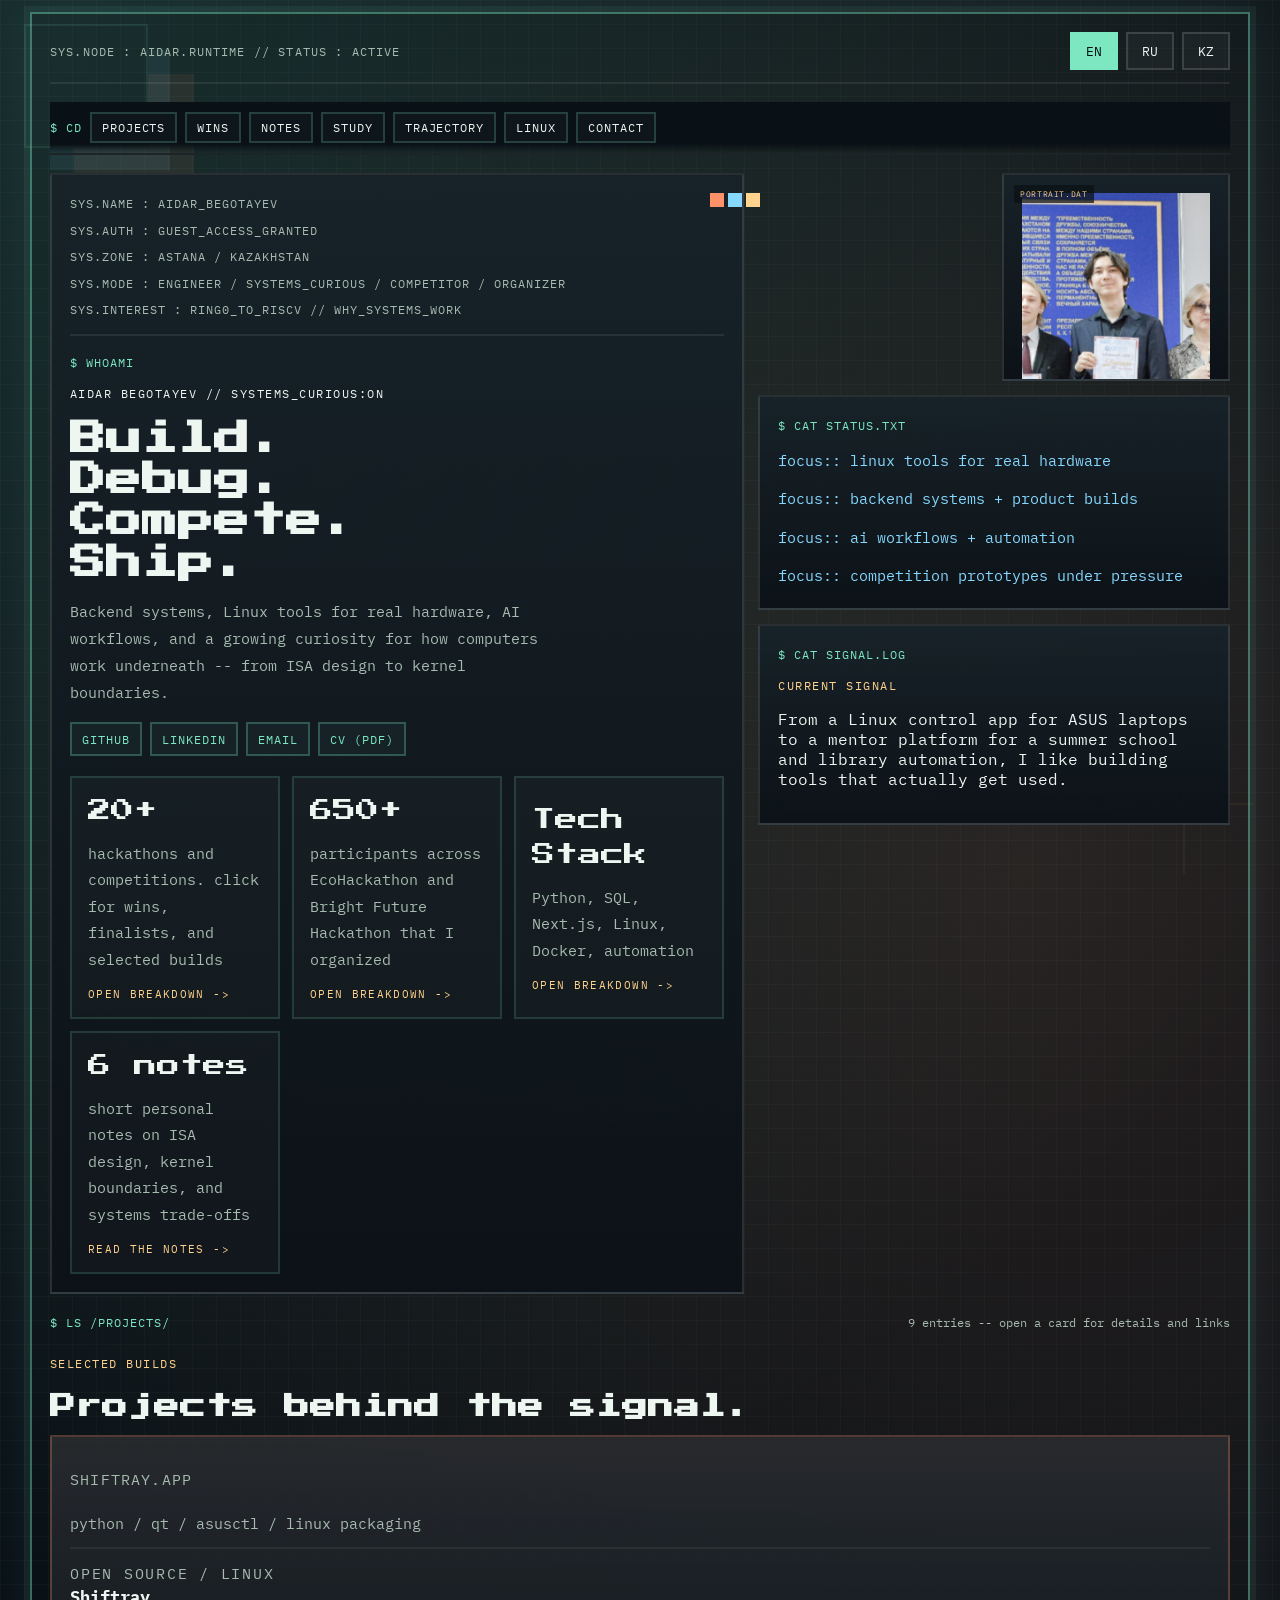
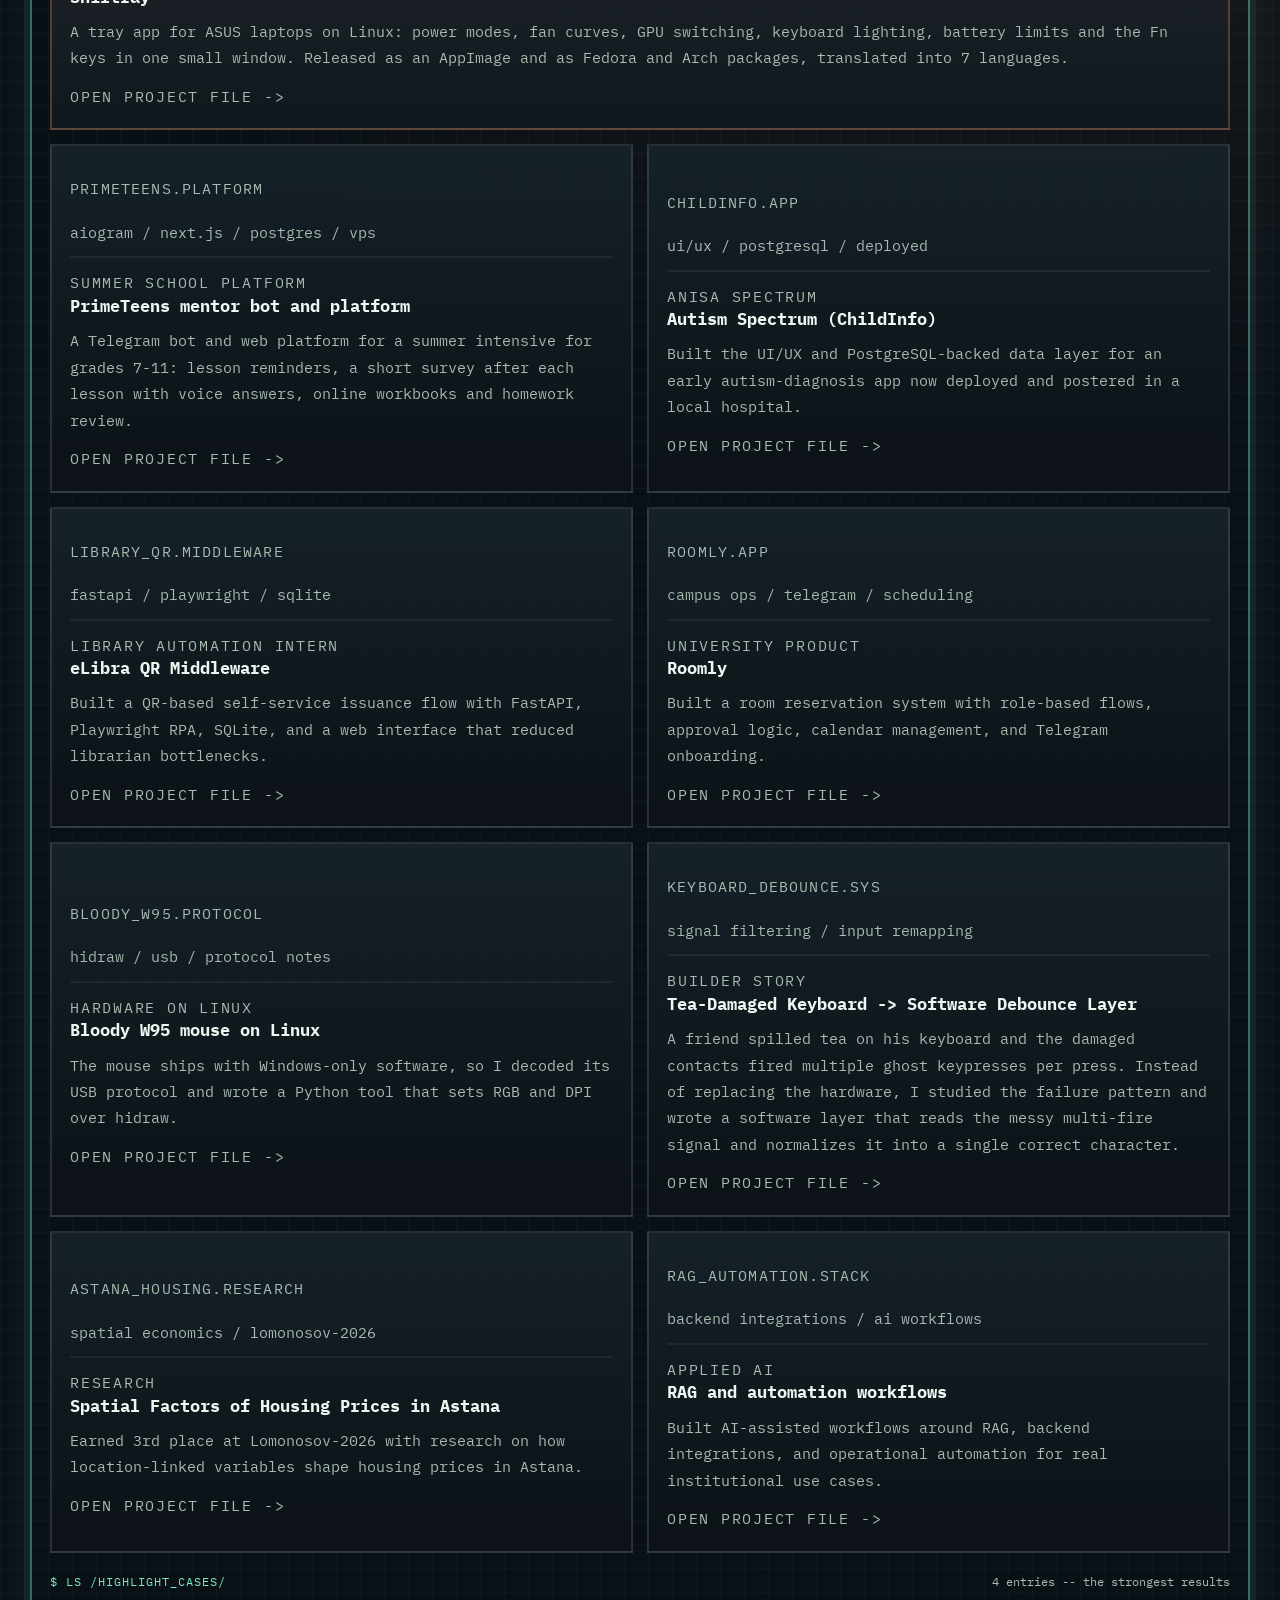
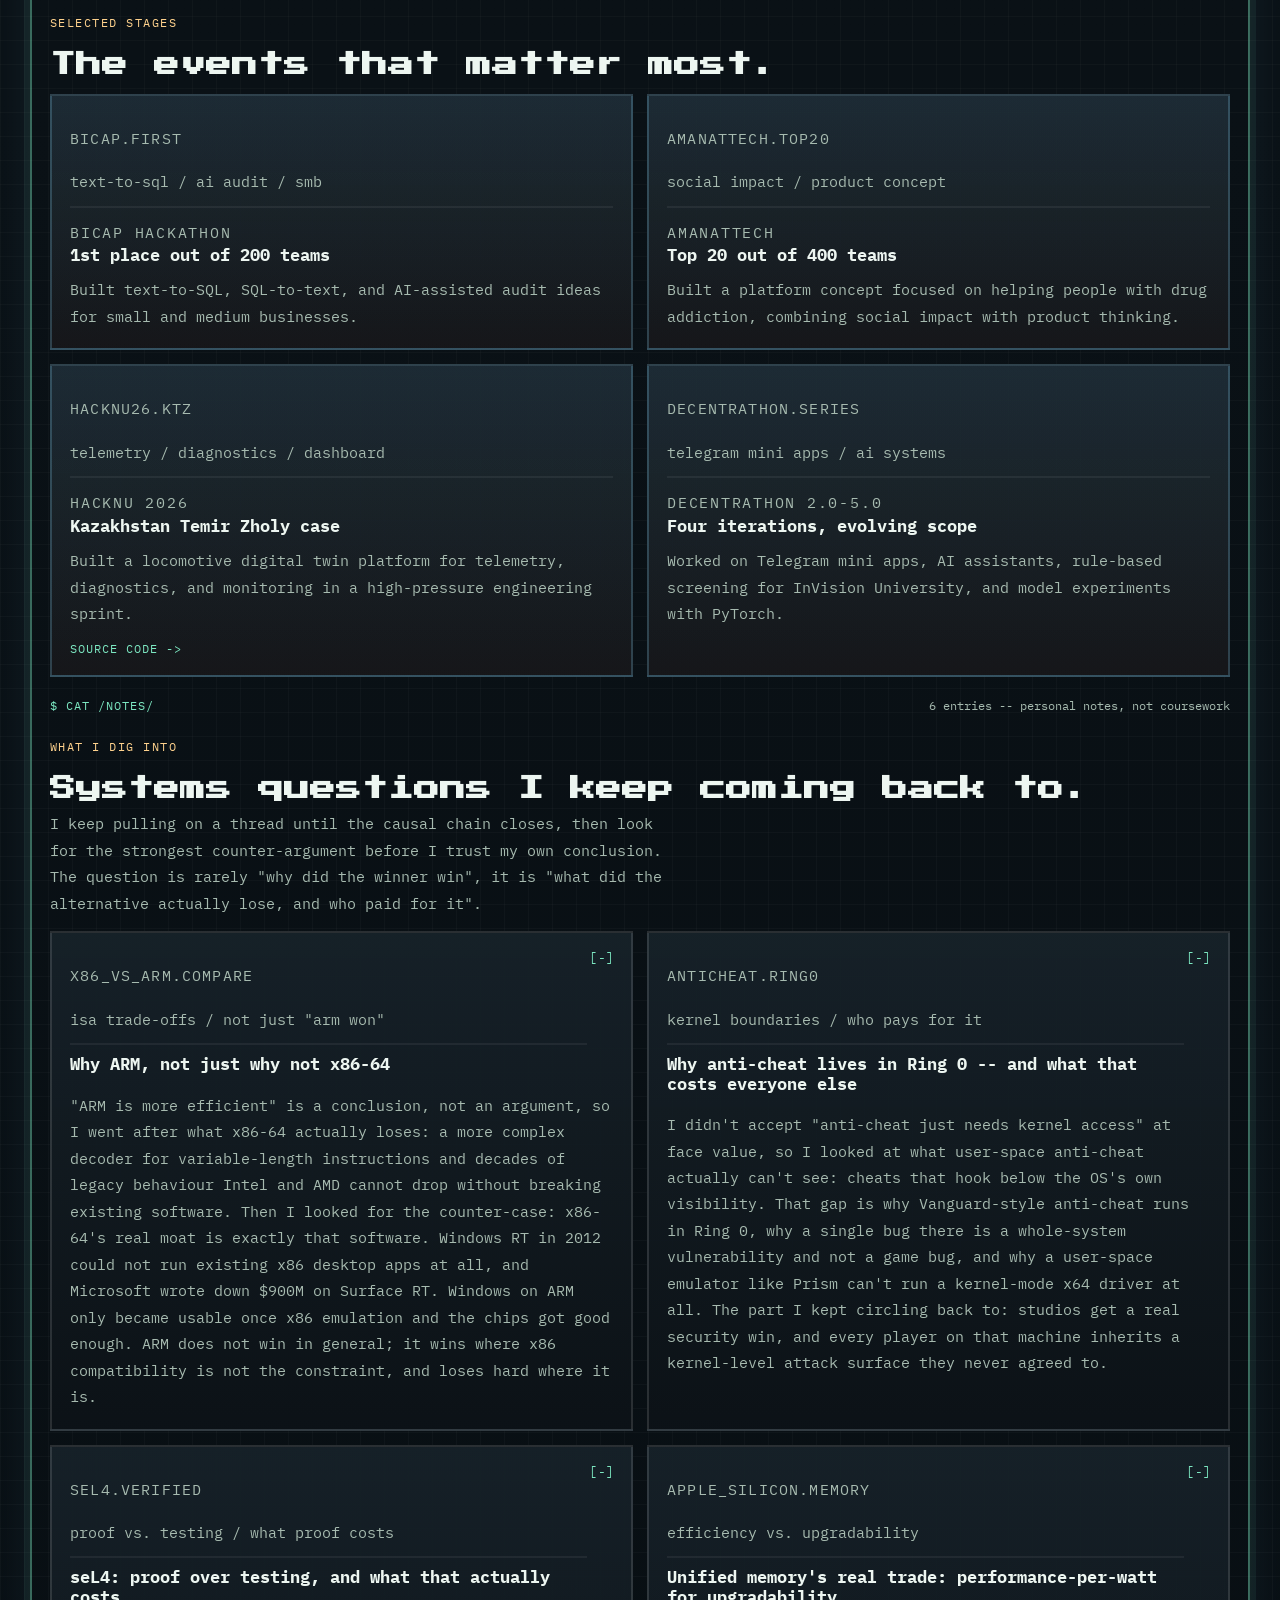
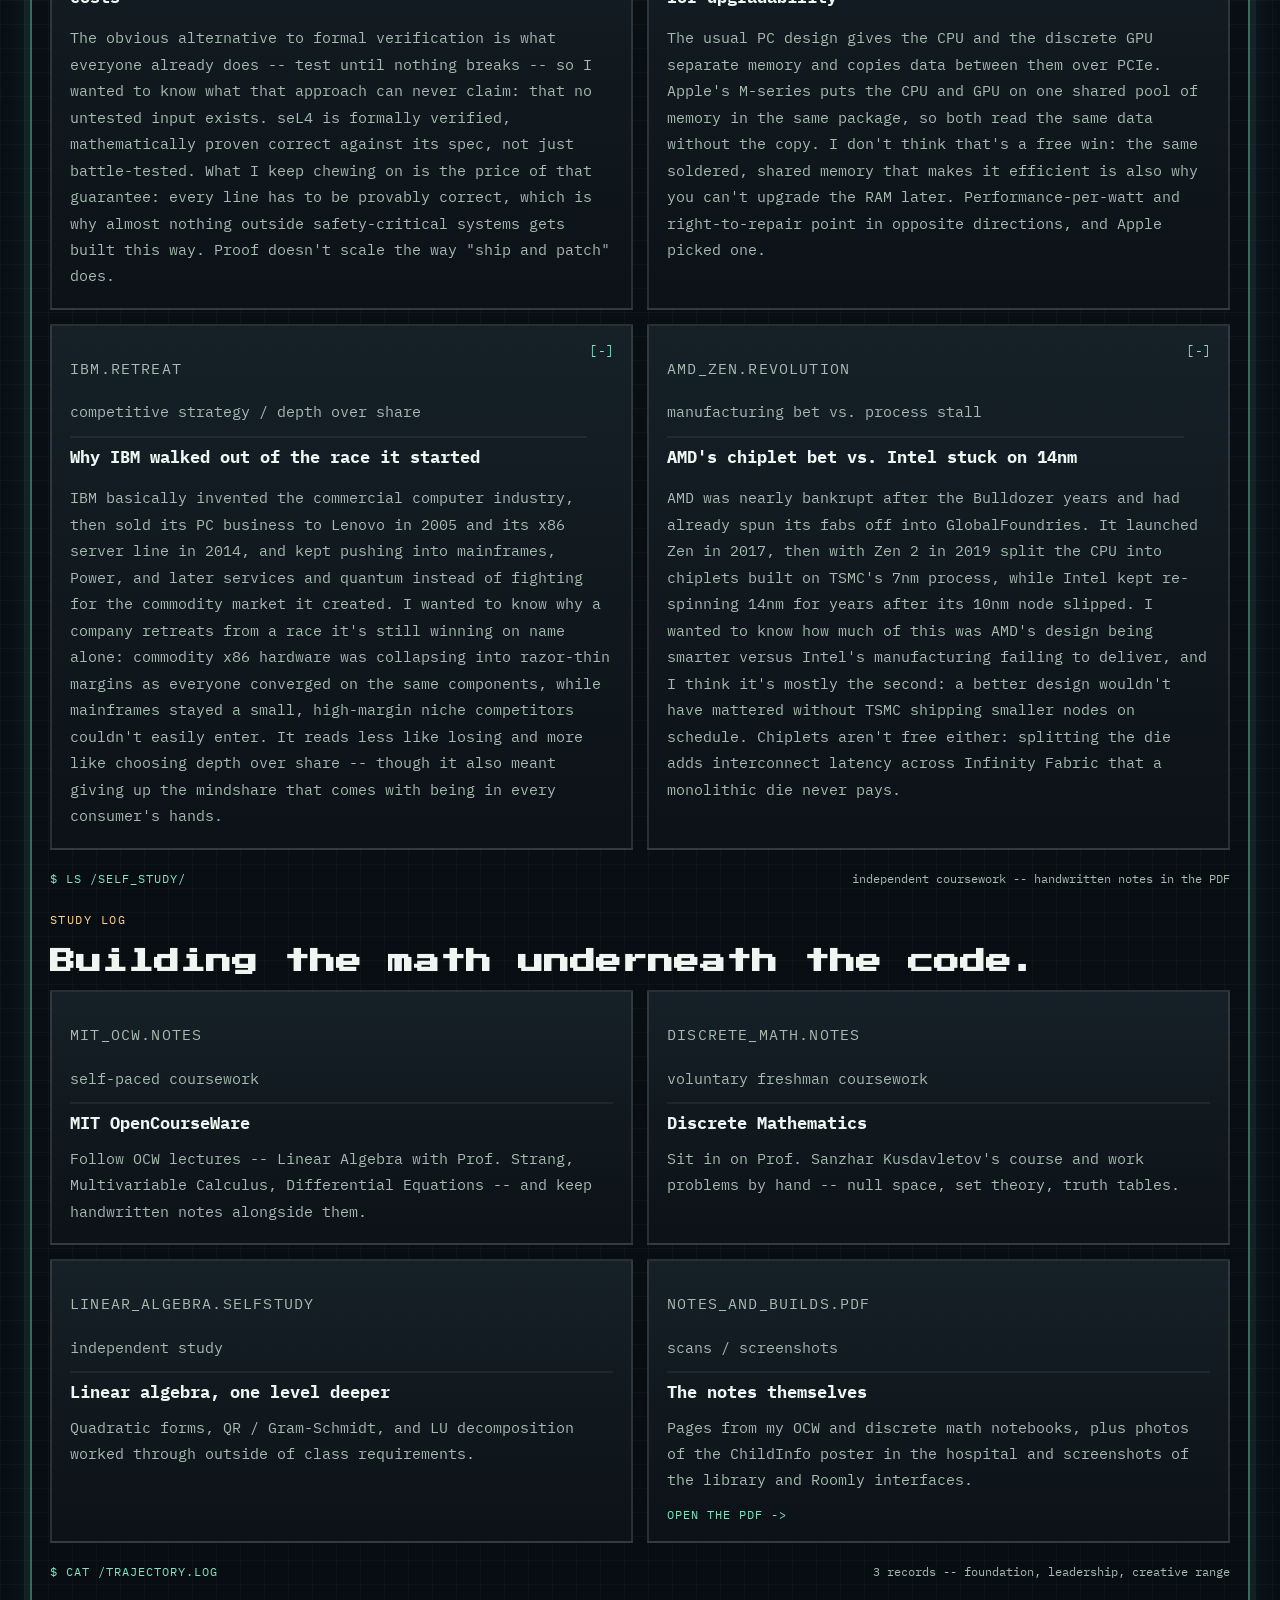
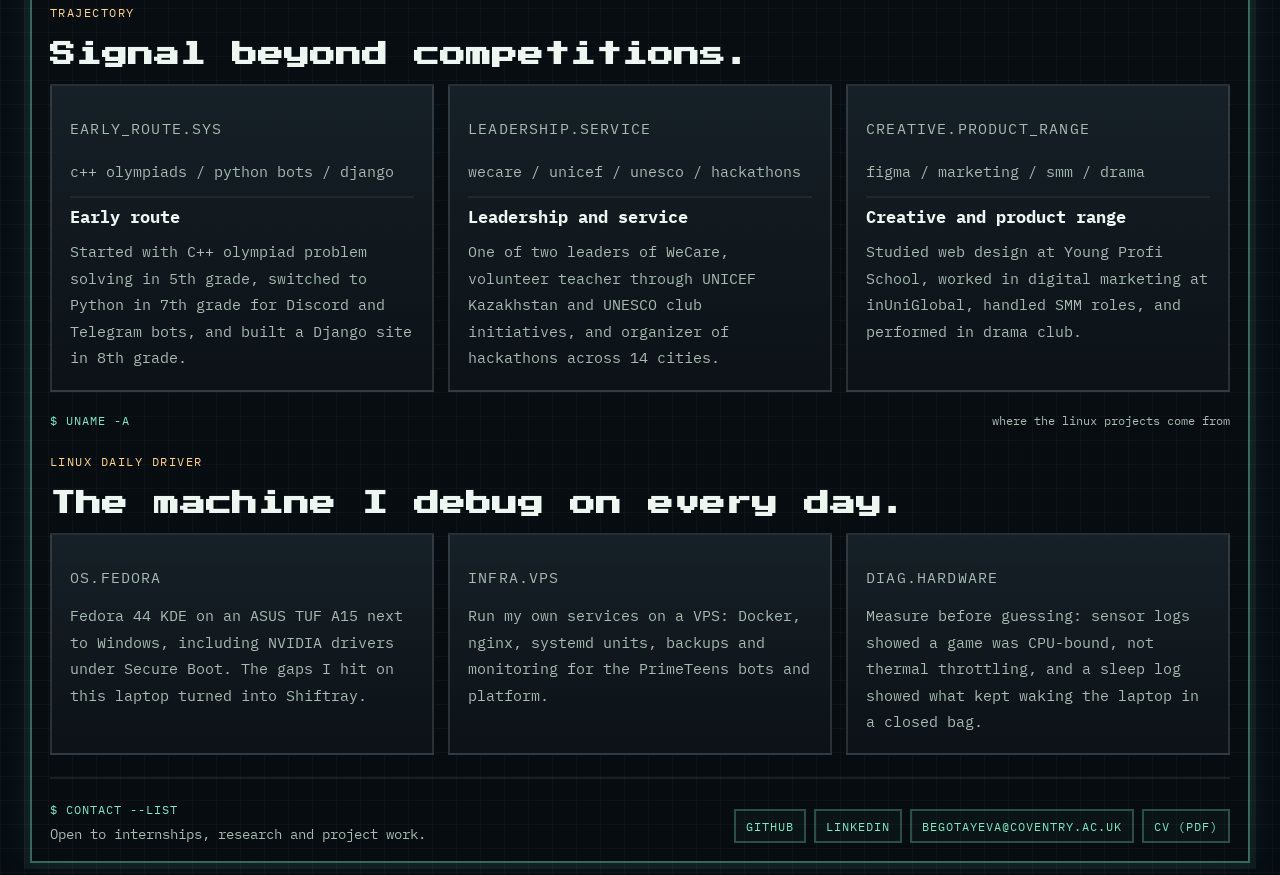
==== commit 7aad4b40: "New CV; match numbers and email to it" ====
--- a/index.html
+++ b/index.html
@@ -80,7 +80,7 @@
               <div class="contact-row">
                 <a class="contact-link" href="https://github.com/sprinterz5" target="_blank" rel="noopener">GitHub</a>
                 <a class="contact-link" href="https://www.linkedin.com/in/aidar-begotayev-918369239/" target="_blank" rel="noopener">LinkedIn</a>
-                <a class="contact-link" href="mailto:a.begotayev.stu@coventry.edu.kz">Email</a>
+                <a class="contact-link" href="mailto:begotayeva@coventry.ac.uk">Email</a>
                 <a class="contact-link" href="CV.pdf" target="_blank" rel="noopener" data-i18n="contact_cv">CV (PDF)</a>
               </div>
             </div>
@@ -105,7 +105,7 @@
                 type="button"
                 data-modal="organizing"
               >
-                <p class="stat-value">700+</p>
+                <p class="stat-value">650+</p>
                 <p class="stat-label" data-i18n="stat_two">
                   participants across EcoHackathon and Bright Future Hackathon
                   that I organized
@@ -218,7 +218,7 @@
               <h3 data-i18n="project_primeteens_title">PrimeTeens mentor bot and platform</h3>
               <p data-i18n="project_primeteens_copy">
                 A Telegram bot and web platform for a summer intensive for
-                grades 7-9: lesson reminders, a short survey after each lesson
+                grades 7-11: lesson reminders, a short survey after each lesson
                 with voice answers, online workbooks and homework review.
               </p>
               <p class="project-open" data-i18n="project_open">open project file</p>
@@ -709,7 +709,7 @@
           <div class="contact-row">
             <a class="contact-link" href="https://github.com/sprinterz5" target="_blank" rel="noopener">GitHub</a>
             <a class="contact-link" href="https://www.linkedin.com/in/aidar-begotayev-918369239/" target="_blank" rel="noopener">LinkedIn</a>
-            <a class="contact-link" href="mailto:a.begotayev.stu@coventry.edu.kz">a.begotayev.stu@coventry.edu.kz</a>
+            <a class="contact-link" href="mailto:begotayeva@coventry.ac.uk">begotayeva@coventry.ac.uk</a>
             <a class="contact-link" href="CV.pdf" target="_blank" rel="noopener" data-i18n="contact_cv">CV (PDF)</a>
           </div>
         </footer>
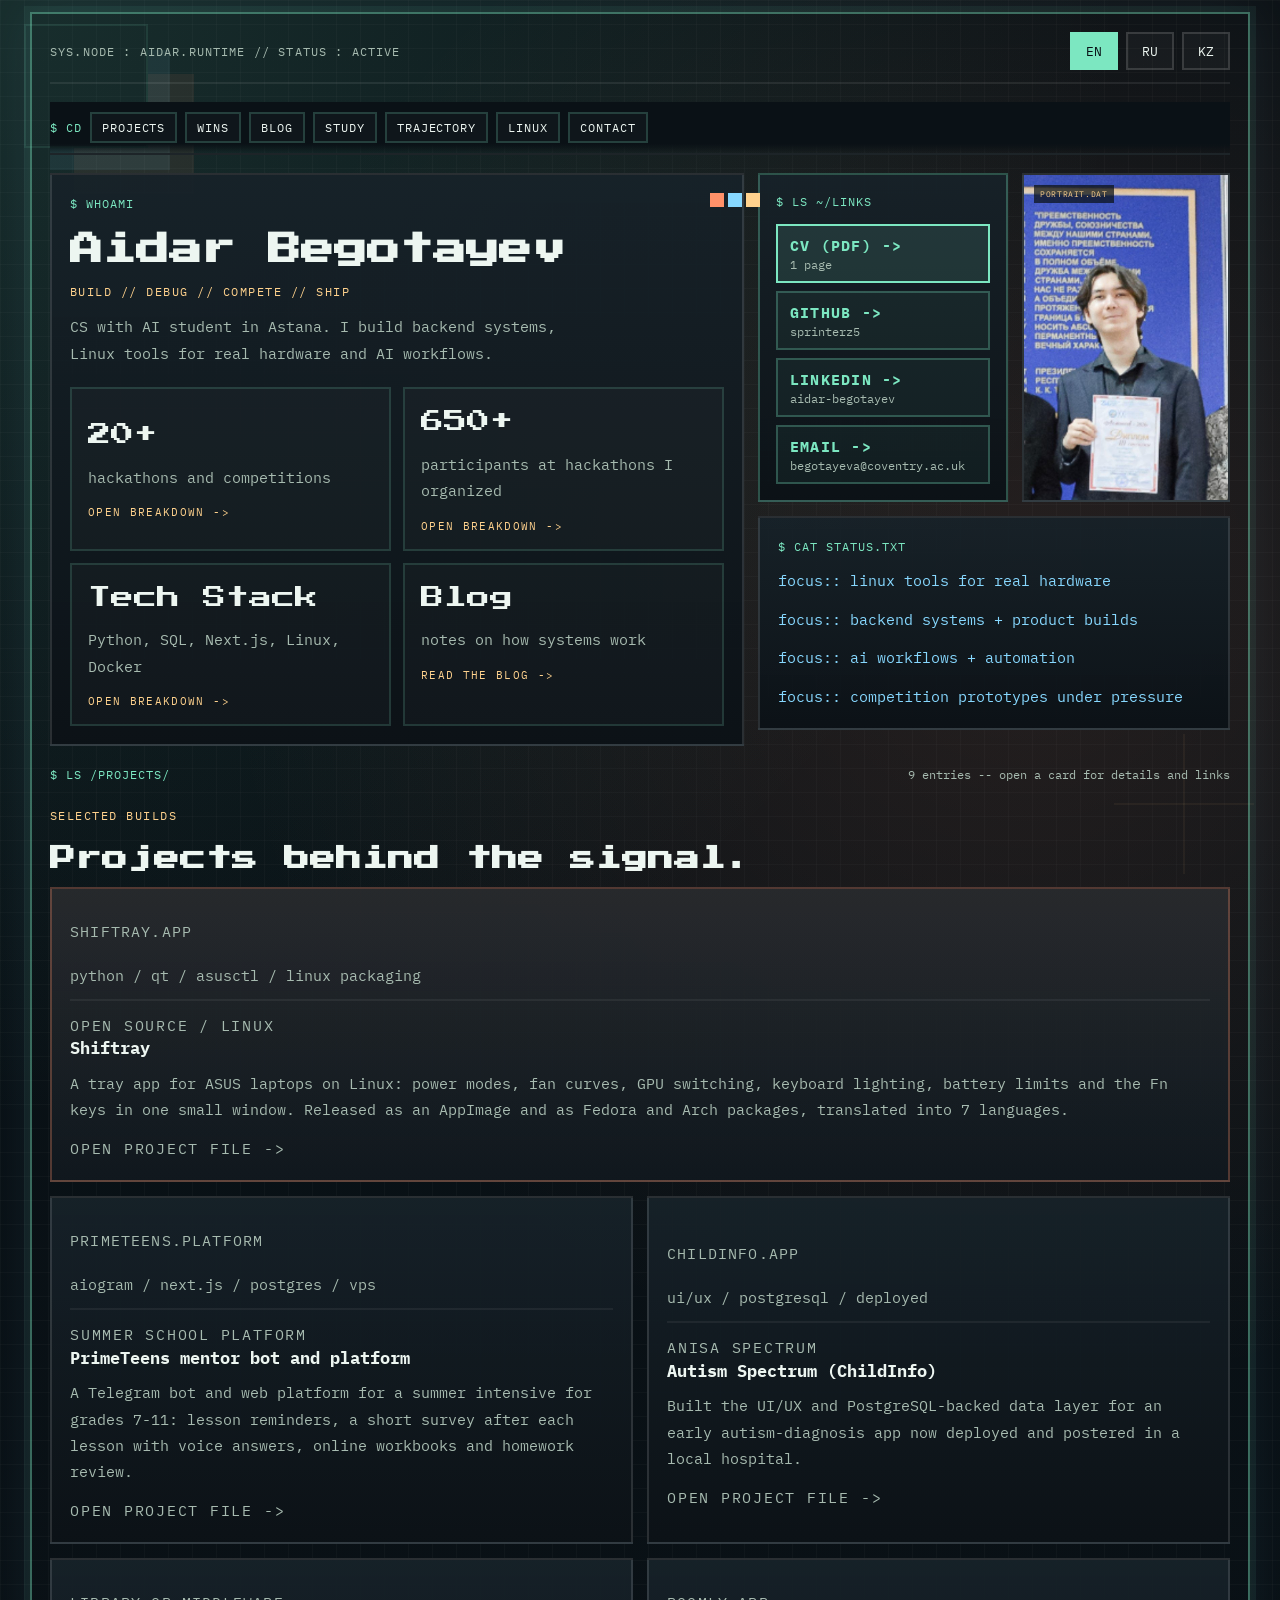
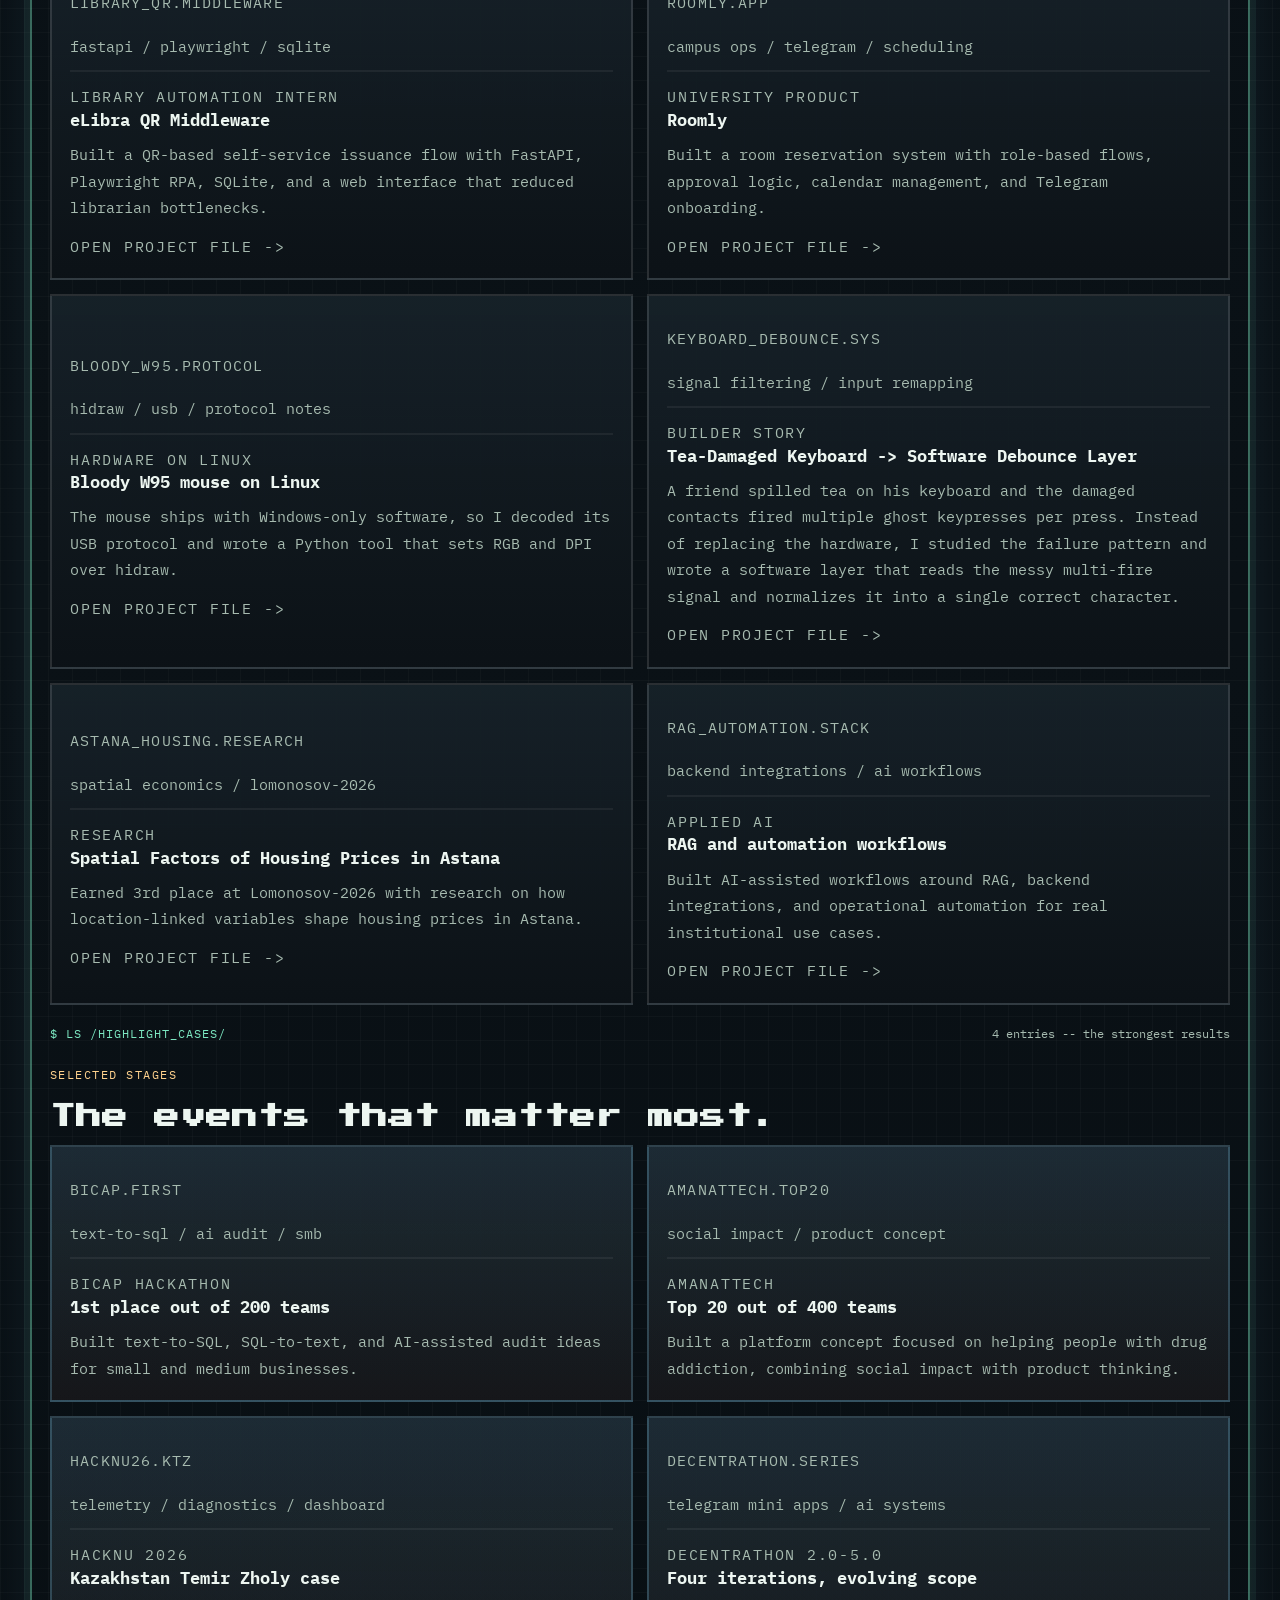
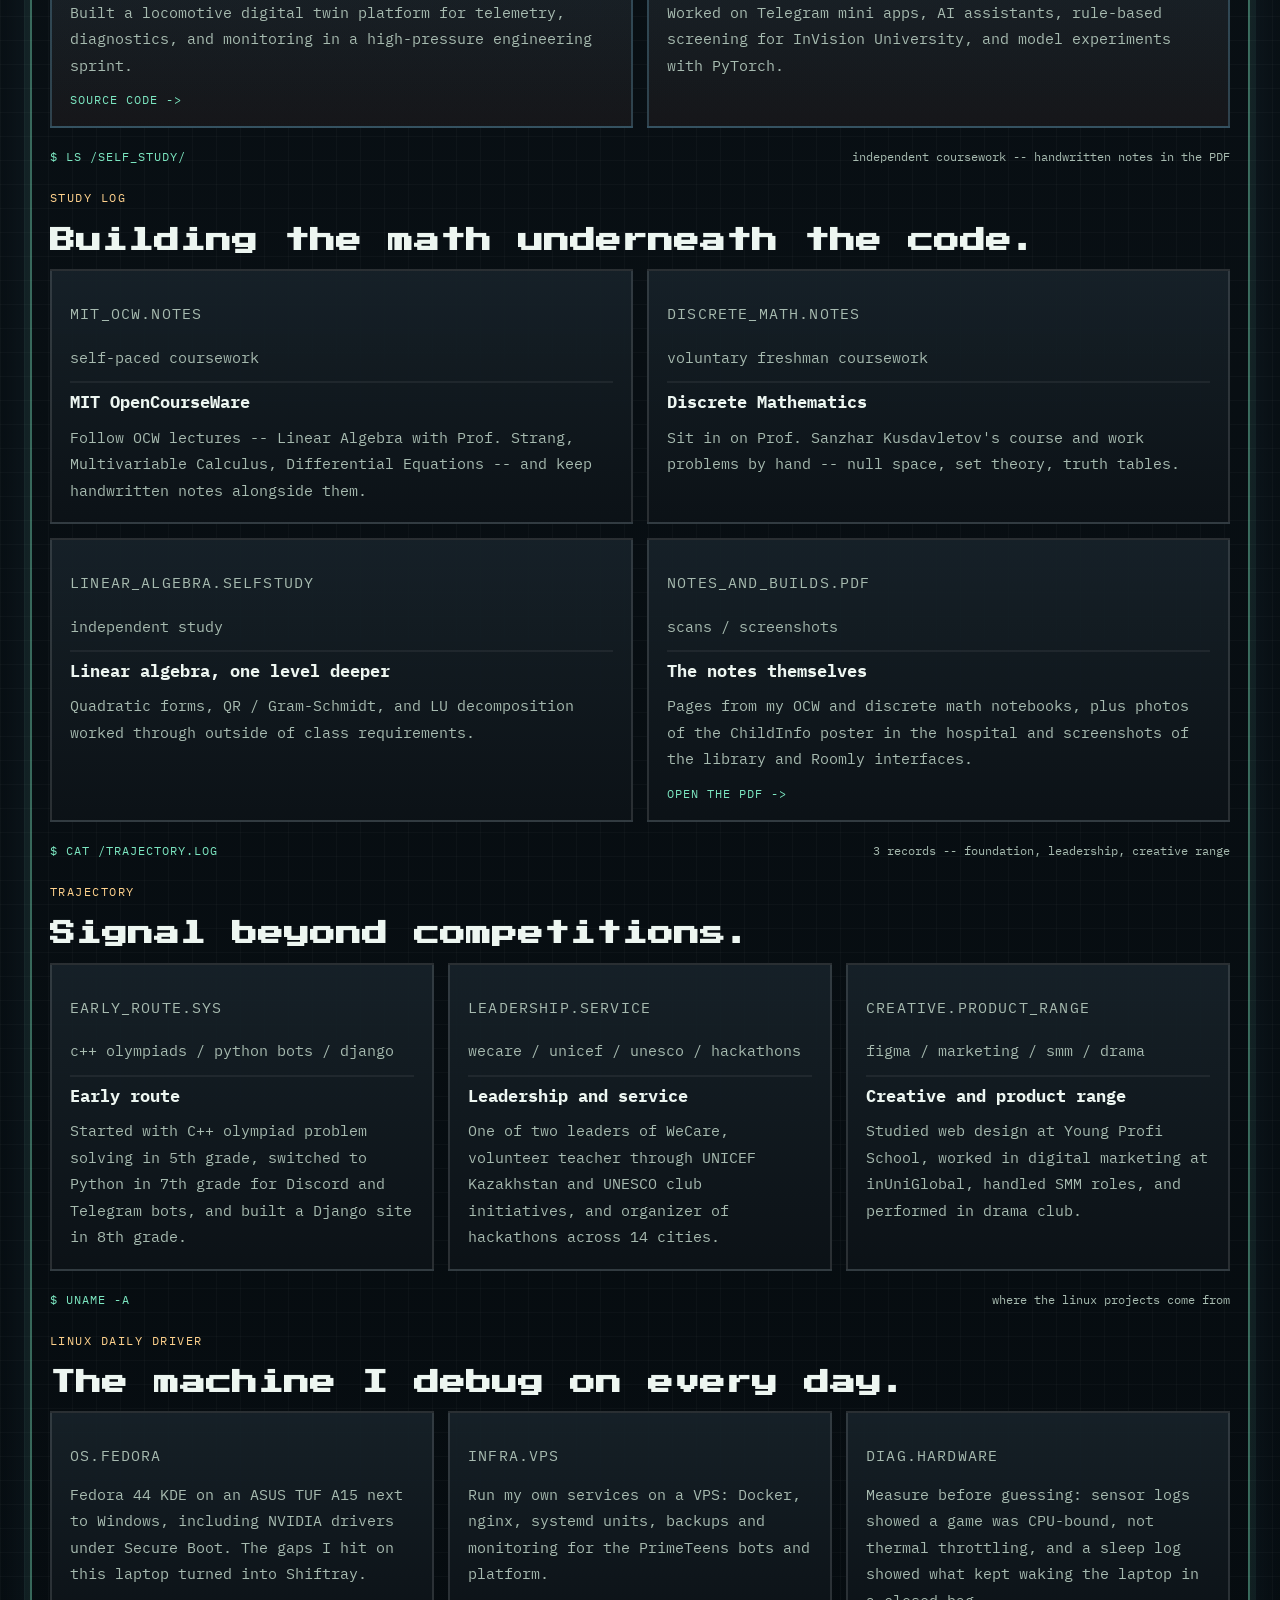
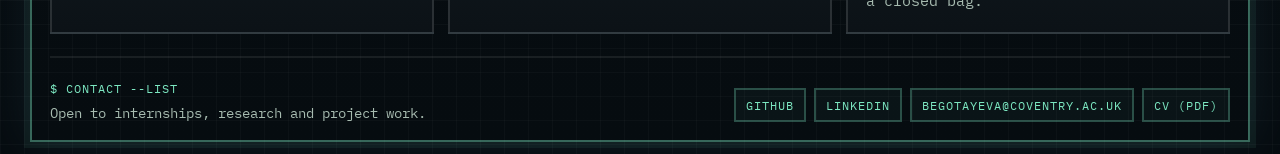
==== commit 9cf29ca8: "Links next to the photo, shorter first screen, notes moved to a blog page" ====
--- a/index.html
+++ b/index.html
@@ -50,7 +50,7 @@
         <span class="nav-prompt" aria-hidden="true">$ cd</span>
         <a class="nav-link" href="#projects" data-i18n="nav_projects">projects</a>
         <a class="nav-link" href="#highlights" data-i18n="nav_highlights">wins</a>
-        <a class="nav-link" href="#deep-dives" data-i18n="nav_deepdives">notes</a>
+        <a class="nav-link" href="blog.html" data-i18n="nav_deepdives">blog</a>
         <a class="nav-link" href="#study" data-i18n="nav_study">study</a>
         <a class="nav-link" href="#trajectory" data-i18n="nav_trajectory">trajectory</a>
         <a class="nav-link" href="#systems-env" data-i18n="nav_systems">linux</a>
@@ -60,29 +60,15 @@
       <main>
         <section class="hero">
           <div class="hero-copy">
-            <div class="boot-block">
-              <p class="sys-line">SYS.NAME : AIDAR_BEGOTAYEV</p>
-              <p class="sys-line">SYS.AUTH : GUEST_ACCESS_GRANTED</p>
-              <p class="sys-line">SYS.ZONE : ASTANA / KAZAKHSTAN</p>
-              <p class="sys-line">SYS.MODE : ENGINEER / SYSTEMS_CURIOUS / COMPETITOR / ORGANIZER</p>
-              <p class="sys-line">SYS.INTEREST : RING0_TO_RISCV // WHY_SYSTEMS_WORK</p>
-            </div>
 
             <div class="hero-main-copy">
               <p class="command">$ whoami</p>
-              <p class="eyebrow" data-i18n="hero_eyebrow">Aidar Begotayev // systems_curious:on</p>
-              <h1 data-i18n="hero_title">Build. Debug. Compete. Ship.</h1>
+              <h1>Aidar Begotayev</h1>
+              <p class="eyebrow" data-i18n="hero_eyebrow">build // debug // compete // ship</p>
               <p class="lead" data-i18n="hero_lead">
-                Backend systems, Linux tools for real hardware, AI workflows,
-                and a growing curiosity for how computers work underneath --
-                from ISA design to kernel boundaries.
-              </p>
-              <div class="contact-row">
-                <a class="contact-link" href="https://github.com/sprinterz5" target="_blank" rel="noopener">GitHub</a>
-                <a class="contact-link" href="https://www.linkedin.com/in/aidar-begotayev-918369239/" target="_blank" rel="noopener">LinkedIn</a>
-                <a class="contact-link" href="mailto:begotayeva@coventry.ac.uk">Email</a>
-                <a class="contact-link" href="CV.pdf" target="_blank" rel="noopener" data-i18n="contact_cv">CV (PDF)</a>
-              </div>
+                CS with AI student in Astana. I build backend systems, Linux
+                tools for real hardware and AI workflows.
+              </p>
             </div>
 
             <div class="stat-grid">
@@ -129,7 +115,7 @@
                   open breakdown
                 </p>
               </button>
-              <a class="stat-card" href="#deep-dives">
+              <a class="stat-card" href="blog.html">
                 <p class="stat-value" data-i18n="stat_four_value">6 notes</p>
                 <p class="stat-label" data-i18n="stat_four">
                   short personal notes on ISA design, kernel boundaries, and
@@ -143,12 +129,34 @@
           </div>
 
           <aside class="hero-side">
-            <div class="portrait-card">
-              <img
-                class="portrait-image"
-                src="aidar.jpg"
-                alt="Portrait of Aidar Begotayev"
-              />
+            <div class="hero-top">
+              <nav class="links-card" aria-label="Links">
+                <p class="command">$ ls ~/links</p>
+                <a class="big-link" href="CV.pdf" target="_blank" rel="noopener">
+                  <span class="big-link-name" data-i18n="contact_cv">CV (PDF)</span>
+                  <span class="big-link-hint" data-i18n="contact_cv_hint">1 page</span>
+                </a>
+                <a class="big-link" href="https://github.com/sprinterz5" target="_blank" rel="noopener">
+                  <span class="big-link-name">GitHub</span>
+                  <span class="big-link-hint">sprinterz5</span>
+                </a>
+                <a class="big-link" href="https://www.linkedin.com/in/aidar-begotayev-918369239/" target="_blank" rel="noopener">
+                  <span class="big-link-name">LinkedIn</span>
+                  <span class="big-link-hint">aidar-begotayev</span>
+                </a>
+                <a class="big-link" href="mailto:begotayeva@coventry.ac.uk">
+                  <span class="big-link-name">Email</span>
+                  <span class="big-link-hint">begotayeva@coventry.ac.uk</span>
+                </a>
+              </nav>
+
+              <div class="portrait-card">
+                <img
+                  class="portrait-image"
+                  src="aidar.jpg"
+                  alt="Portrait of Aidar Begotayev"
+                />
+              </div>
             </div>
 
             <div class="terminal-card">
@@ -159,15 +167,6 @@
               <p class="terminal-line" data-i18n="focus_four">focus:: competition prototypes under pressure</p>
             </div>
 
-            <div class="signal-card">
-              <p class="command">$ cat signal.log</p>
-              <p class="card-kicker" data-i18n="signal_kicker">Current signal</p>
-              <p data-i18n="signal_copy">
-                From a Linux control app for ASUS laptops to a mentor platform
-                for a summer school and library automation, I like building
-                tools that actually get used.
-              </p>
-            </div>
           </aside>
         </section>
 
@@ -429,117 +428,6 @@
           </div>
         </section>
 
-        <section class="section" id="deep-dives">
-          <div class="section-terminal">
-            <p class="command">$ cat /notes/</p>
-            <p class="section-note" data-i18n="deepdives_note">
-              6 entries -- personal notes, not coursework
-            </p>
-          </div>
-
-          <div class="section-head">
-            <p class="card-kicker" data-i18n="deepdives_kicker">What I dig into</p>
-            <h2 data-i18n="deepdives_title">Systems questions I keep coming back to.</h2>
-            <p class="section-intro" data-i18n="deepdives_intro">
-              I keep pulling on a thread until the causal chain closes, then
-              look for the strongest counter-argument before I trust my own
-              conclusion. The question is rarely "why did the winner win", it
-              is "what did the alternative actually lose, and who paid for it".
-            </p>
-          </div>
-
-          <div class="deepdive-grid">
-            <article class="panel deepdive">
-              <details class="deepdive-fold">
-                <summary class="deepdive-summary">
-                  <div class="file-meta">
-                    <p class="file-name">x86_vs_arm.compare</p>
-                    <p class="file-status">isa trade-offs / not just "arm won"</p>
-                  </div>
-                  <h3 data-i18n="deepdive_one_title">Why ARM, not just why not x86-64</h3>
-                </summary>
-                <p data-i18n="deepdive_one_copy">
-                  "ARM is more efficient" is a conclusion, not an argument, so I went after what x86-64 actually loses: a more complex decoder for variable-length instructions and decades of legacy behaviour Intel and AMD cannot drop without breaking existing software. Then I looked for the counter-case: x86-64's real moat is exactly that software. Windows RT in 2012 could not run existing x86 desktop apps at all, and Microsoft wrote down $900M on Surface RT. Windows on ARM only became usable once x86 emulation and the chips got good enough. ARM does not win in general; it wins where x86 compatibility is not the constraint, and loses hard where it is.
-                </p>
-              </details>
-            </article>
-
-            <article class="panel deepdive">
-              <details class="deepdive-fold">
-                <summary class="deepdive-summary">
-                  <div class="file-meta">
-                    <p class="file-name">anticheat.ring0</p>
-                    <p class="file-status">kernel boundaries / who pays for it</p>
-                  </div>
-                  <h3 data-i18n="deepdive_two_title">Why anti-cheat lives in Ring 0 -- and what that costs everyone else</h3>
-                </summary>
-                <p data-i18n="deepdive_two_copy">
-                  I didn't accept "anti-cheat just needs kernel access" at face value, so I looked at what user-space anti-cheat actually can't see: cheats that hook below the OS's own visibility. That gap is why Vanguard-style anti-cheat runs in Ring 0, why a single bug there is a whole-system vulnerability and not a game bug, and why a user-space emulator like Prism can't run a kernel-mode x64 driver at all. The part I kept circling back to: studios get a real security win, and every player on that machine inherits a kernel-level attack surface they never agreed to.
-                </p>
-              </details>
-            </article>
-
-            <article class="panel deepdive">
-              <details class="deepdive-fold">
-                <summary class="deepdive-summary">
-                  <div class="file-meta">
-                    <p class="file-name">sel4.verified</p>
-                    <p class="file-status">proof vs. testing / what proof costs</p>
-                  </div>
-                  <h3 data-i18n="deepdive_three_title">seL4: proof over testing, and what that actually costs</h3>
-                </summary>
-                <p data-i18n="deepdive_three_copy">
-                  The obvious alternative to formal verification is what everyone already does -- test until nothing breaks -- so I wanted to know what that approach can never claim: that no untested input exists. seL4 is formally verified, mathematically proven correct against its spec, not just battle-tested. What I keep chewing on is the price of that guarantee: every line has to be provably correct, which is why almost nothing outside safety-critical systems gets built this way. Proof doesn't scale the way "ship and patch" does.
-                </p>
-              </details>
-            </article>
-
-            <article class="panel deepdive">
-              <details class="deepdive-fold">
-                <summary class="deepdive-summary">
-                  <div class="file-meta">
-                    <p class="file-name">apple_silicon.memory</p>
-                    <p class="file-status">efficiency vs. upgradability</p>
-                  </div>
-                  <h3 data-i18n="deepdive_four_title">Unified memory's real trade: performance-per-watt for upgradability</h3>
-                </summary>
-                <p data-i18n="deepdive_four_copy">
-                  The usual PC design gives the CPU and the discrete GPU separate memory and copies data between them over PCIe. Apple's M-series puts the CPU and GPU on one shared pool of memory in the same package, so both read the same data without the copy. I don't think that's a free win: the same soldered, shared memory that makes it efficient is also why you can't upgrade the RAM later. Performance-per-watt and right-to-repair point in opposite directions, and Apple picked one.
-                </p>
-              </details>
-            </article>
-
-            <article class="panel deepdive">
-              <details class="deepdive-fold">
-                <summary class="deepdive-summary">
-                  <div class="file-meta">
-                    <p class="file-name">ibm.retreat</p>
-                    <p class="file-status">competitive strategy / depth over share</p>
-                  </div>
-                  <h3 data-i18n="deepdive_five_title">Why IBM walked out of the race it started</h3>
-                </summary>
-                <p data-i18n="deepdive_five_copy">
-                  IBM basically invented the commercial computer industry, then sold its PC business to Lenovo in 2005 and its x86 server line in 2014, and kept pushing into mainframes, Power, and later services and quantum instead of fighting for the commodity market it created. I wanted to know why a company retreats from a race it's still winning on name alone: commodity x86 hardware was collapsing into razor-thin margins as everyone converged on the same components, while mainframes stayed a small, high-margin niche competitors couldn't easily enter. It reads less like losing and more like choosing depth over share -- though it also meant giving up the mindshare that comes with being in every consumer's hands.
-                </p>
-              </details>
-            </article>
-
-            <article class="panel deepdive">
-              <details class="deepdive-fold">
-                <summary class="deepdive-summary">
-                  <div class="file-meta">
-                    <p class="file-name">amd_zen.revolution</p>
-                    <p class="file-status">manufacturing bet vs. process stall</p>
-                  </div>
-                  <h3 data-i18n="deepdive_six_title">AMD's chiplet bet vs. Intel stuck on 14nm</h3>
-                </summary>
-                <p data-i18n="deepdive_six_copy">
-                  AMD was nearly bankrupt after the Bulldozer years and had already spun its fabs off into GlobalFoundries. It launched Zen in 2017, then with Zen 2 in 2019 split the CPU into chiplets built on TSMC's 7nm process, while Intel kept re-spinning 14nm for years after its 10nm node slipped. I wanted to know how much of this was AMD's design being smarter versus Intel's manufacturing failing to deliver, and I think it's mostly the second: a better design wouldn't have mattered without TSMC shipping smaller nodes on schedule. Chiplets aren't free either: splitting the die adds interconnect latency across Infinity Fabric that a monolithic die never pays.
-                </p>
-              </details>
-            </article>
-          </div>
-        </section>
 
         <section class="section" id="study">
           <div class="section-terminal">
--- a/v-1.css
+++ b/v-1.css
@@ -208,7 +208,6 @@
 .timeline-grid,
 .project-grid,
 .highlight-grid,
-.deepdive-grid,
 .env-grid,
 .study-grid {
   display: grid;
@@ -217,12 +216,7 @@
 
 .hero {
   grid-template-columns: minmax(0, 1.25fr) minmax(280px, 0.85fr);
-  min-height: calc(100vh - 118px);
   align-items: start;
-}
-
-.hero-main-copy {
-  margin-top: 16px;
 }
 
 .hero-copy,
@@ -332,9 +326,14 @@
 }
 
 h1 {
-  max-width: 12ch;
-  margin-top: 18px;
-  font-size: clamp(1.7rem, 2.8vw, 2.8rem);
+  margin-top: 14px;
+  font-size: clamp(1.5rem, 2.6vw, 2.5rem);
+  line-height: 1.3;
+}
+
+.hero .eyebrow {
+  margin: 12px 0 0;
+  color: var(--sand);
 }
 
 .lead {
@@ -347,7 +346,7 @@
 
 .stat-grid {
   display: grid;
-  grid-template-columns: repeat(auto-fit, minmax(200px, 1fr));
+  grid-template-columns: repeat(2, minmax(0, 1fr));
   gap: 12px;
   margin-top: 20px;
 }
@@ -409,13 +408,81 @@
   align-content: start;
 }
 
+.hero-top {
+  display: grid;
+  grid-template-columns: minmax(0, 1fr) 208px;
+  gap: 14px;
+}
+
+.links-card {
+  display: grid;
+  align-content: start;
+  gap: 8px;
+  padding: 16px;
+  border: 2px solid rgba(124, 231, 193, 0.3);
+  background: linear-gradient(180deg, rgba(23, 34, 41, 0.94), rgba(12, 18, 23, 0.98));
+}
+
+.links-card .command {
+  margin-bottom: 4px;
+}
+
+.big-link {
+  display: grid;
+  gap: 2px;
+  padding: 9px 12px;
+  border: 2px solid rgba(124, 231, 193, 0.28);
+  background: rgba(124, 231, 193, 0.05);
+  color: var(--text);
+  text-decoration: none;
+  transition:
+    transform 0.18s ease,
+    border-color 0.18s ease,
+    background-color 0.18s ease;
+}
+
+.big-link:first-of-type {
+  border-color: var(--mint);
+  background: rgba(124, 231, 193, 0.12);
+}
+
+.big-link:hover {
+  transform: translateY(-1px);
+  border-color: var(--mint);
+  background: rgba(124, 231, 193, 0.16);
+}
+
+.big-link:focus-visible {
+  outline: 2px solid var(--sky);
+  outline-offset: 3px;
+}
+
+.big-link-name {
+  color: var(--mint);
+  font-size: 0.95rem;
+  font-weight: 700;
+  letter-spacing: 0.08em;
+  text-transform: uppercase;
+}
+
+.big-link-name::after {
+  content: " ->";
+}
+
+.big-link-hint {
+  color: var(--muted);
+  font-size: 0.74rem;
+  overflow-wrap: anywhere;
+}
+
 .portrait-card {
   justify-self: end;
-  width: min(100%, 228px);
+  width: 100%;
   position: relative;
   overflow: hidden;
-  min-height: 208px;
-  max-height: 208px;
+  padding: 0;
+  height: 100%;
+  min-height: 236px;
 }
 
 .portrait-card::before {
@@ -436,7 +503,7 @@
   display: block;
   width: 100%;
   height: 100%;
-  min-height: 208px;
+  min-height: 236px;
   object-fit: cover;
   object-position: center 20%;
   filter: saturate(0.95) contrast(1.03);
@@ -487,7 +554,6 @@
 }
 
 .highlight-grid,
-.deepdive-grid,
 .env-grid,
 .study-grid {
   grid-template-columns: repeat(2, minmax(0, 1fr));
@@ -567,52 +633,7 @@
     linear-gradient(180deg, rgba(23, 34, 41, 0.94), rgba(12, 18, 23, 0.98));
 }
 
-.deepdive {
-  padding: 0;
-}
-
-.deepdive-fold {
-  height: 100%;
-}
-
-.deepdive-summary {
-  position: relative;
-  display: block;
-  padding: 18px 44px 18px 18px;
-  cursor: pointer;
-  list-style: none;
-  transition: background-color 0.18s ease;
-}
-
-.deepdive-summary::-webkit-details-marker {
-  display: none;
-}
-
-.deepdive-summary::after {
-  content: "[+]";
-  position: absolute;
-  top: 16px;
-  right: 16px;
-  color: var(--sand);
-  font-size: 0.82rem;
-  letter-spacing: 0.04em;
-}
-
-.deepdive-fold[open] .deepdive-summary::after {
-  content: "[-]";
-  color: var(--mint);
-}
-
-.deepdive-summary:hover {
-  background: rgba(124, 231, 193, 0.03);
-}
-
-.deepdive-summary:focus-visible {
-  outline: 2px solid var(--sky);
-  outline-offset: -2px;
-}
-
-.deepdive-summary .file-meta {
+.file-meta {
   margin-bottom: 10px;
 }
 
@@ -829,7 +850,6 @@
   .timeline-grid,
   .highlight-grid,
   .project-grid,
-  .deepdive-grid,
   .env-grid,
   .env-grid-three,
   .study-grid,
@@ -871,15 +891,38 @@
     flex: 0 0 auto;
   }
 
-  .portrait-card {
-    justify-self: stretch;
-    width: 100%;
-    min-height: 196px;
-    max-height: 196px;
-  }
-
-  .portrait-image {
-    min-height: 196px;
+  .hero-top {
+    grid-template-columns: minmax(0, 1fr) 150px;
+  }
+
+  /* Narrow screens: name, then links and photo, then the numbers. */
+  .hero-copy::after {
+    display: none;
+  }
+
+  .hero-copy,
+  .hero-side {
+    display: contents;
+  }
+
+  .hero-main-copy {
+    order: 0;
+    padding: 18px;
+    border: 2px solid var(--line);
+    background: linear-gradient(180deg, rgba(23, 34, 41, 0.94), rgba(12, 18, 23, 0.98));
+  }
+
+  .hero-top {
+    order: 1;
+  }
+
+  .hero .stat-grid {
+    order: 2;
+    margin-top: 0;
+  }
+
+  .terminal-card {
+    order: 3;
   }
 
   .lang-switcher {
@@ -914,3 +957,66 @@
     font-size: 1.3rem;
   }
 }
+
+@media (max-width: 480px) {
+  .hero-top {
+    grid-template-columns: minmax(0, 1fr) 112px;
+  }
+
+  .hero .stat-grid {
+    grid-template-columns: repeat(2, minmax(0, 1fr));
+  }
+
+  .hero .stat-card {
+    padding: 12px;
+  }
+
+  .hero .stat-label {
+    font-size: 0.82rem;
+    line-height: 1.5;
+  }
+}
+
+/* Blog page */
+.blog-title {
+  max-width: none;
+  font-size: clamp(1.2rem, 2.2vw, 2rem);
+}
+
+.toc {
+  display: grid;
+  gap: 6px;
+  margin: 4px 0 0;
+  padding-left: 22px;
+  color: var(--muted);
+}
+
+.toc-link {
+  color: var(--sky);
+  text-decoration: none;
+  line-height: 1.6;
+}
+
+.toc-link:hover {
+  color: var(--mint);
+}
+
+.post-list {
+  display: grid;
+  gap: 14px;
+  margin-top: 18px;
+}
+
+.post {
+  scroll-margin-top: 18px;
+}
+
+.post-title {
+  font-family: "IBM Plex Mono", monospace;
+  font-size: 1.15rem;
+  line-height: 1.35;
+}
+
+.post p:not(.file-name):not(.file-status) {
+  max-width: 78ch;
+}
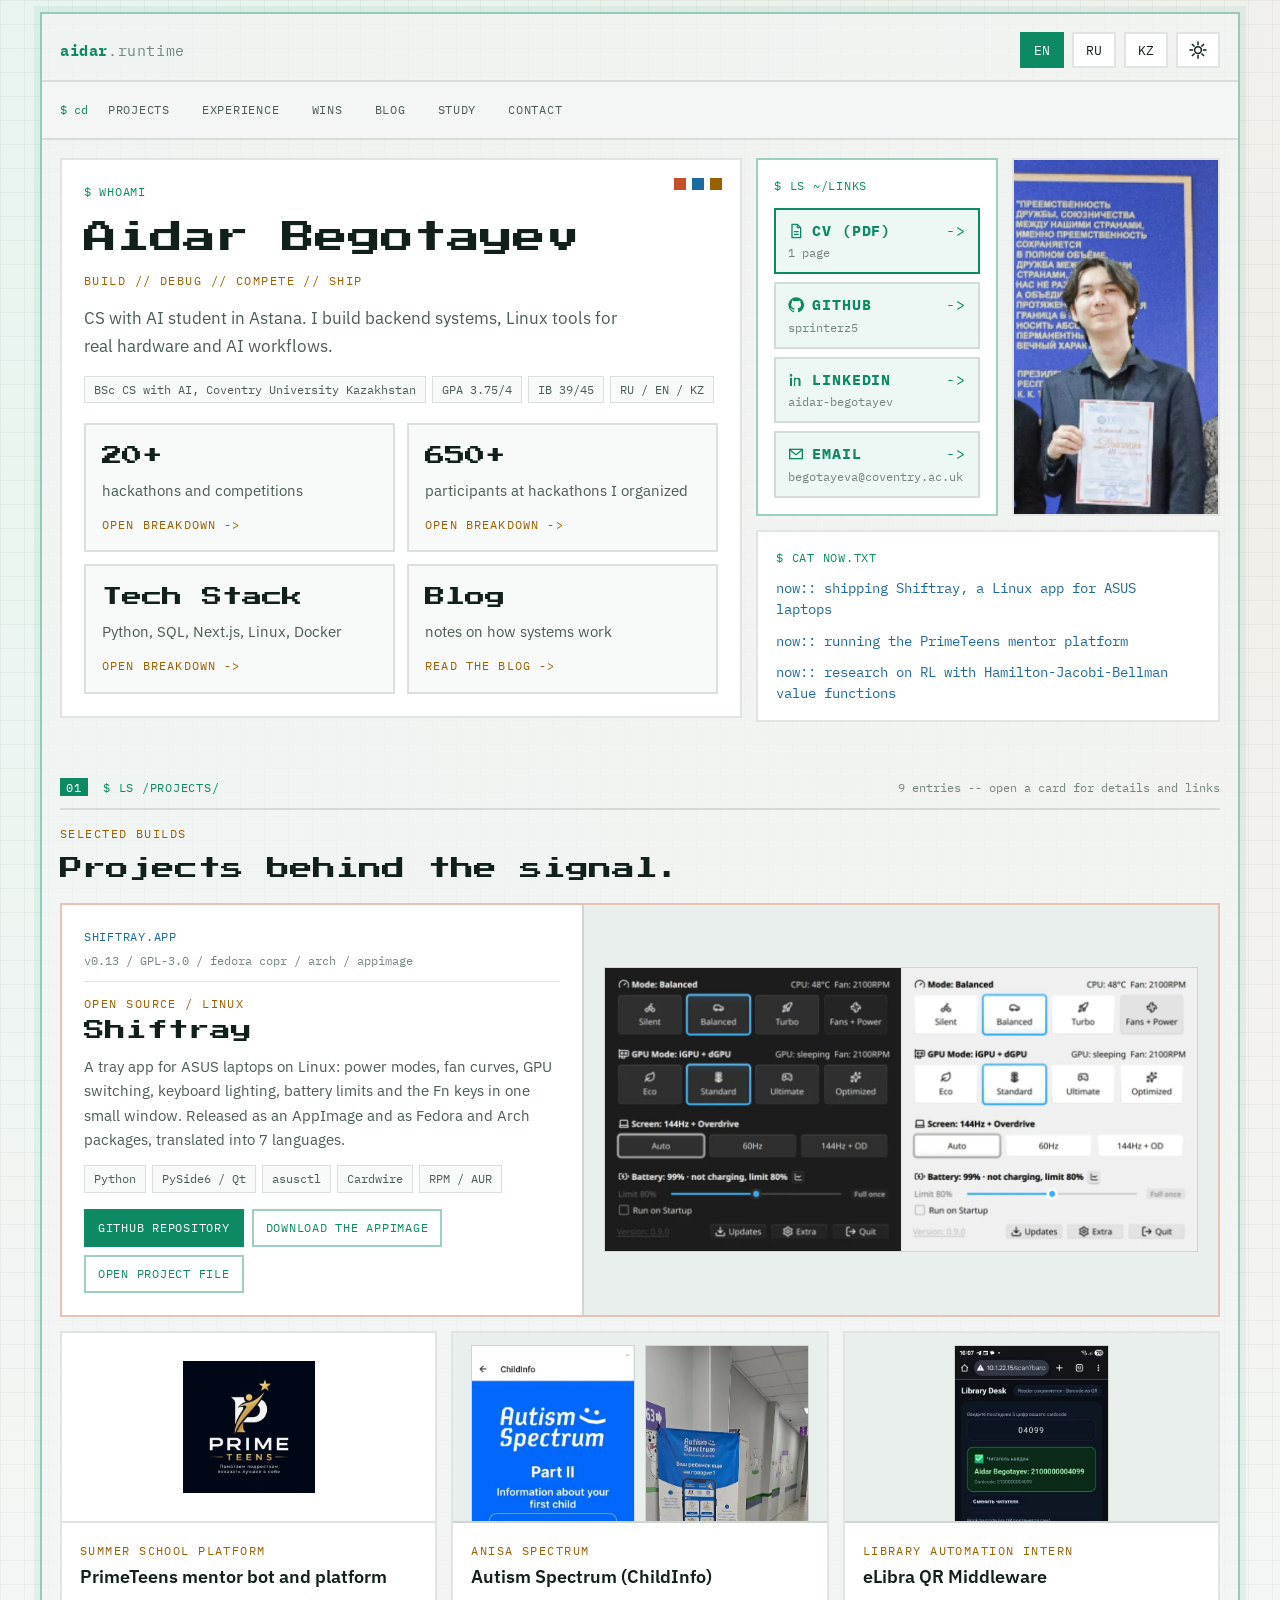
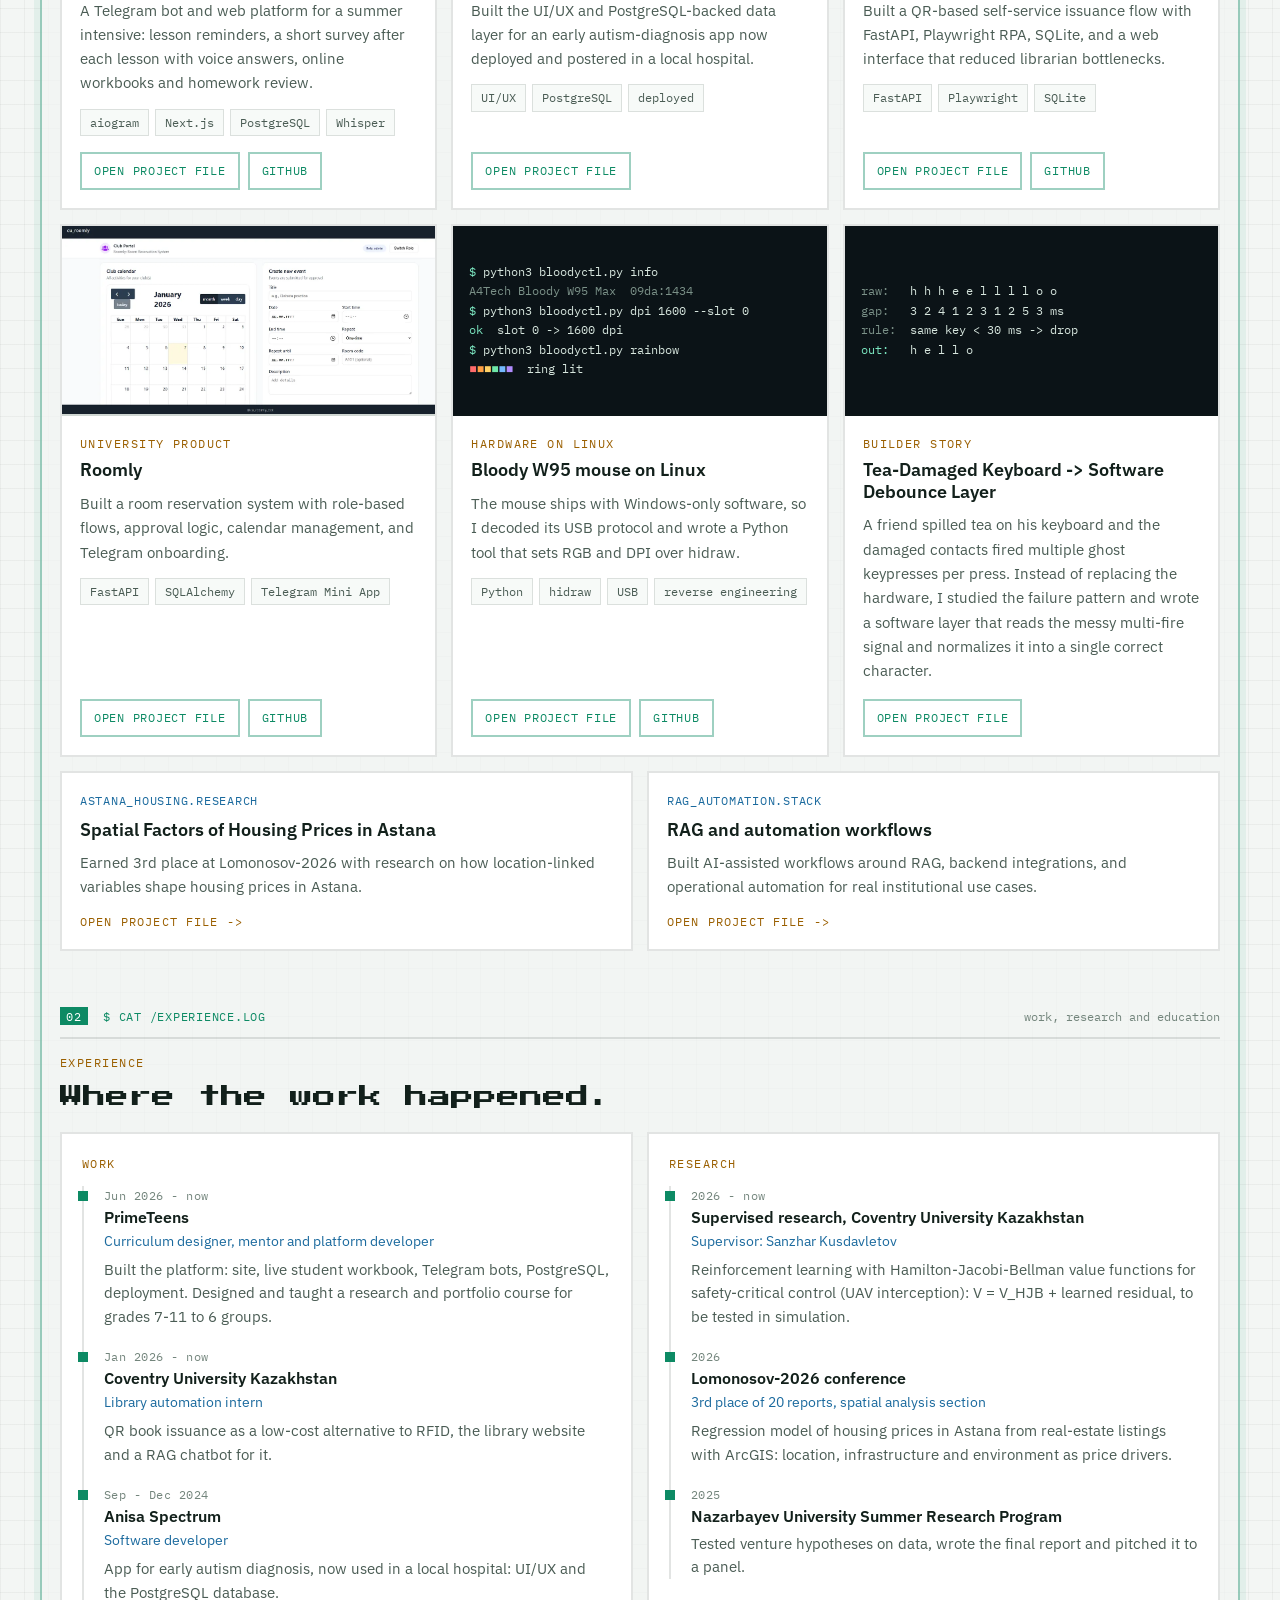
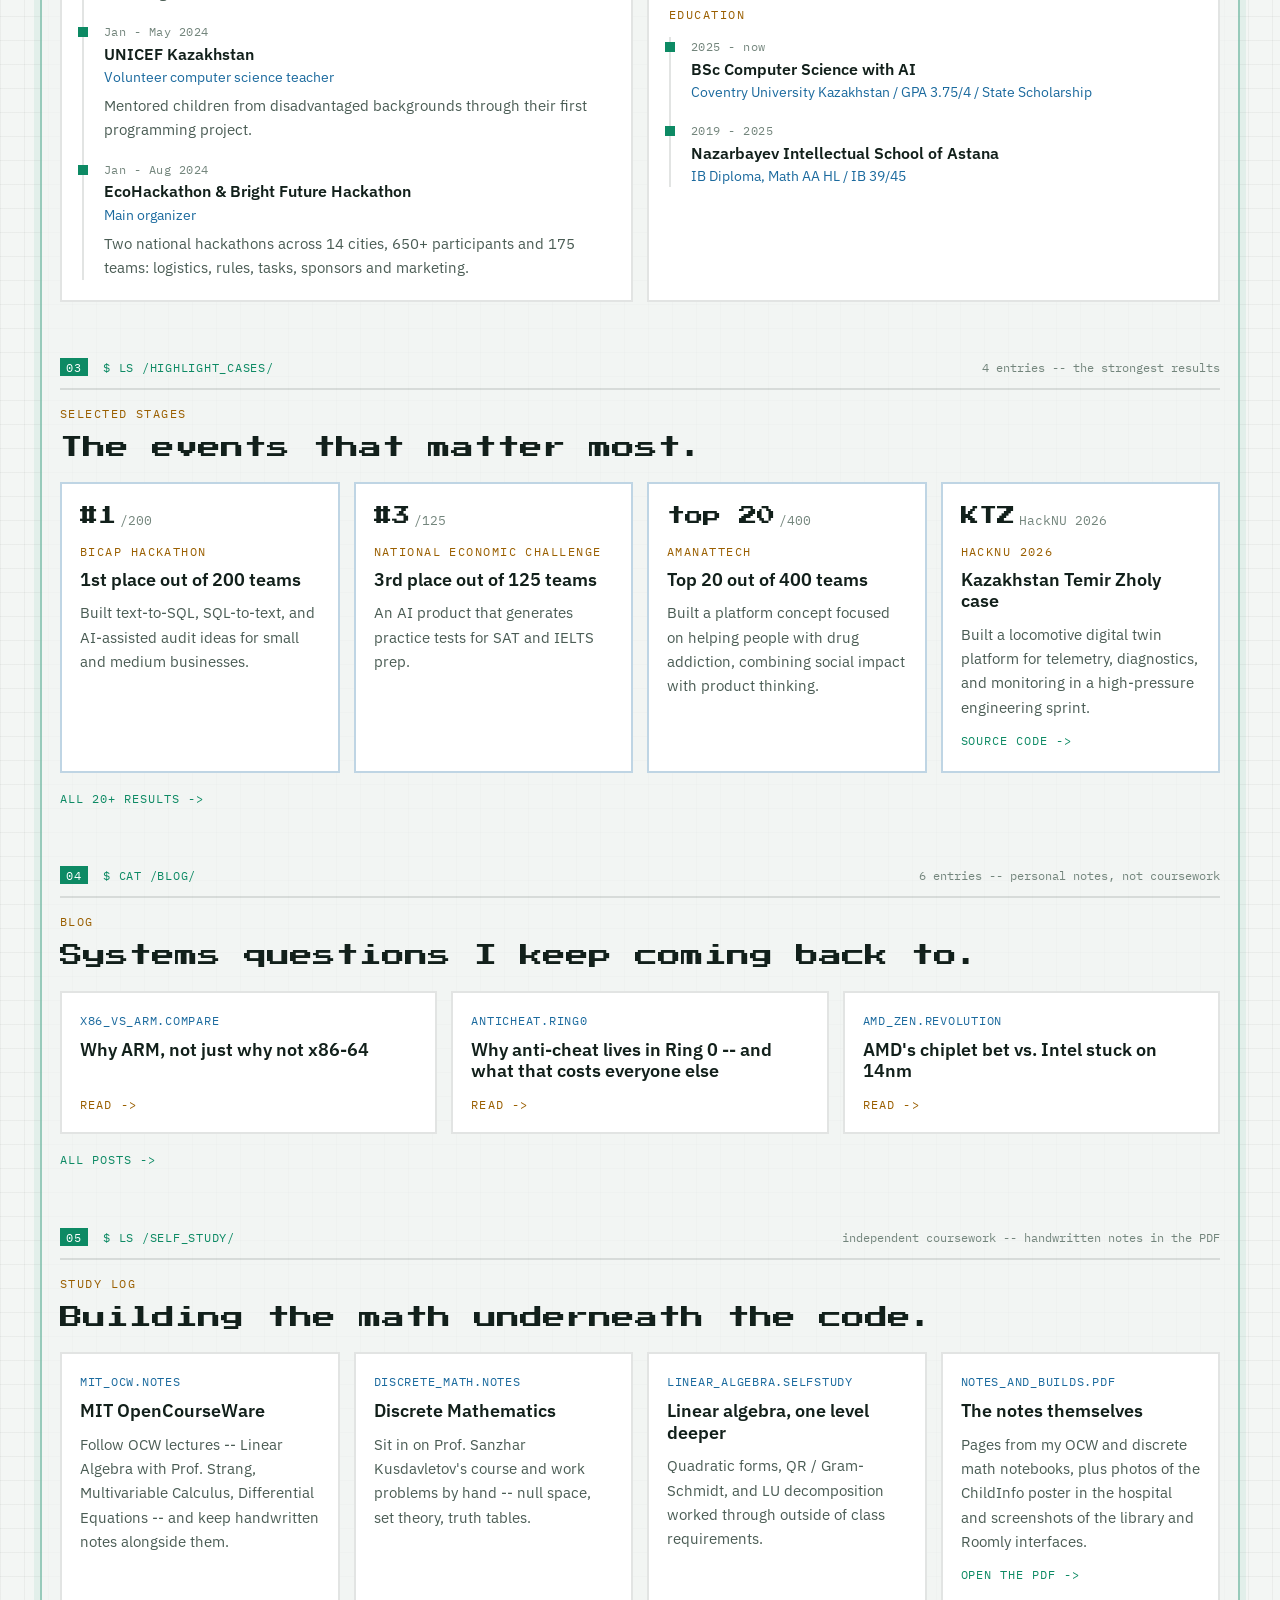
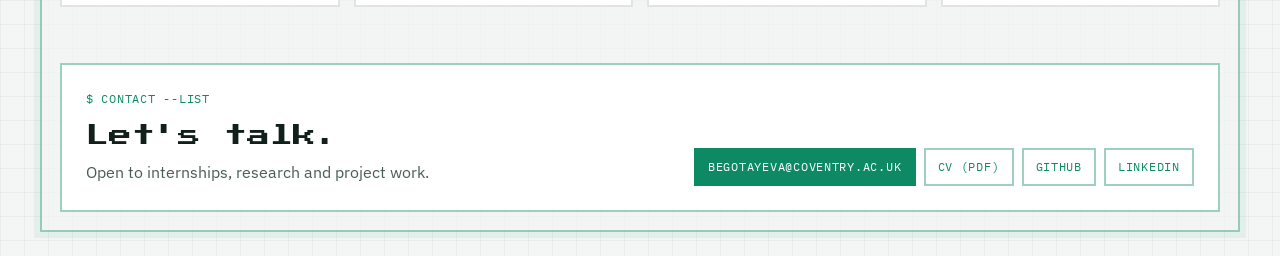
==== commit b8fe1b0b: "Redesign: screenshots, experience and research, light theme, readable text" ====
--- a/index.html
+++ b/index.html
@@ -3,20 +3,21 @@
   <head>
     <meta charset="UTF-8" />
     <meta name="viewport" content="width=device-width, initial-scale=1.0" />
-    <title>Aidar Begotayev | Backend, Linux tooling, AI workflows</title>
+    <title>Aidar Begotayev | Backend, Linux tools, AI workflows</title>
     <meta
       name="description"
       content="Aidar Begotayev, CS with AI student in Astana. Builds backend systems, Linux tools for real hardware and AI workflows: Shiftray, PrimeTeens mentor platform, library automation. 1st place at BiCAP out of 200 teams."
     />
     <meta name="author" content="Aidar Begotayev" />
-    <meta name="theme-color" content="#0a1116" />
+    <meta name="theme-color" content="#0a1116" media="(prefers-color-scheme: dark)" />
+    <meta name="theme-color" content="#f3f6f4" media="(prefers-color-scheme: light)" />
     <link rel="canonical" href="https://sprinterz5.github.io/portfolio/" />
     <meta property="og:type" content="website" />
     <meta property="og:url" content="https://sprinterz5.github.io/portfolio/" />
     <meta property="og:title" content="Aidar Begotayev | Portfolio" />
     <meta
       property="og:description"
-      content="Backend systems, Linux tools for real hardware, AI workflows and 20+ hackathons. Projects, wins and contacts."
+      content="Backend systems, Linux tools for real hardware, AI workflows and 20+ hackathons. Projects, experience, research and contacts."
     />
     <meta property="og:image" content="https://sprinterz5.github.io/portfolio/aidar.jpg" />
     <meta name="twitter:card" content="summary" />
@@ -24,10 +25,18 @@
       rel="icon"
       href="data:image/svg+xml,%3Csvg xmlns='http://www.w3.org/2000/svg' viewBox='0 0 16 16'%3E%3Crect width='16' height='16' fill='%230a1116'/%3E%3Crect x='2' y='2' width='12' height='12' fill='none' stroke='%237ce7c1' stroke-width='2'/%3E%3Crect x='5' y='5' width='2' height='2' fill='%23ff9169'/%3E%3Crect x='9' y='5' width='2' height='2' fill='%2387d8ff'/%3E%3Crect x='5' y='9' width='6' height='2' fill='%23ffd28d'/%3E%3C/svg%3E"
     />
+    <script>
+      // Apply the saved theme before the first paint.
+      document.documentElement.classList.add("js");
+      try {
+        const saved = localStorage.getItem("portfolio-theme");
+        if (saved) document.documentElement.dataset.theme = saved;
+      } catch {}
+    </script>
     <link rel="preconnect" href="https://fonts.googleapis.com" />
     <link rel="preconnect" href="https://fonts.gstatic.com" crossorigin />
     <link
-      href="https://fonts.googleapis.com/css2?family=IBM+Plex+Mono:wght@400;500;700&family=Press+Start+2P&display=swap"
+      href="https://fonts.googleapis.com/css2?family=IBM+Plex+Mono:wght@400;500;700&family=IBM+Plex+Sans:wght@400;500;600;700&family=Press+Start+2P&display=swap"
       rel="stylesheet"
     />
     <link rel="stylesheet" href="v-1.css" />
@@ -36,31 +45,33 @@
   <body>
     <div class="pixel-frame">
       <header class="topbar">
-        <div class="topbar-copy">
-          <p class="topbar-name">SYS.NODE : aidar.runtime // STATUS : active</p>
-        </div>
-        <div class="lang-switcher" aria-label="Language switcher">
-          <button class="lang-btn is-active" type="button" data-lang="en">EN</button>
-          <button class="lang-btn" type="button" data-lang="ru">RU</button>
-          <button class="lang-btn" type="button" data-lang="kz">KZ</button>
+        <a class="brand" href="./">aidar<span>.runtime</span></a>
+        <div class="topbar-tools">
+          <div class="lang-switcher" aria-label="Language switcher">
+            <button class="lang-btn is-active" type="button" data-lang="en">EN</button>
+            <button class="lang-btn" type="button" data-lang="ru">RU</button>
+            <button class="lang-btn" type="button" data-lang="kz">KZ</button>
+          </div>
+          <button class="theme-btn" type="button" aria-label="Switch light or dark theme">
+            <svg class="icon-sun" viewBox="0 0 24 24" aria-hidden="true"><circle cx="12" cy="12" r="4.5"/><path d="M12 1.5v3M12 19.5v3M1.5 12h3M19.5 12h3M4.6 4.6l2.1 2.1M17.3 17.3l2.1 2.1M4.6 19.4l2.1-2.1M17.3 6.7l2.1-2.1"/></svg>
+            <svg class="icon-moon" viewBox="0 0 24 24" aria-hidden="true"><path d="M20 14.5A8.5 8.5 0 1 1 9.5 4a7 7 0 0 0 10.5 10.5z"/></svg>
+          </button>
         </div>
       </header>
 
       <nav class="section-nav" aria-label="Section navigation">
         <span class="nav-prompt" aria-hidden="true">$ cd</span>
         <a class="nav-link" href="#projects" data-i18n="nav_projects">projects</a>
+        <a class="nav-link" href="#experience" data-i18n="nav_experience">experience</a>
         <a class="nav-link" href="#highlights" data-i18n="nav_highlights">wins</a>
-        <a class="nav-link" href="blog.html" data-i18n="nav_deepdives">blog</a>
+        <a class="nav-link" href="#blog" data-i18n="nav_deepdives">blog</a>
         <a class="nav-link" href="#study" data-i18n="nav_study">study</a>
-        <a class="nav-link" href="#trajectory" data-i18n="nav_trajectory">trajectory</a>
-        <a class="nav-link" href="#systems-env" data-i18n="nav_systems">linux</a>
         <a class="nav-link" href="#contact" data-i18n="nav_contact">contact</a>
       </nav>
 
       <main>
         <section class="hero">
           <div class="hero-copy">
-
             <div class="hero-main-copy">
               <p class="command">$ whoami</p>
               <h1>Aidar Begotayev</h1>
@@ -69,61 +80,34 @@
                 CS with AI student in Astana. I build backend systems, Linux
                 tools for real hardware and AI workflows.
               </p>
+              <ul class="fact-list">
+                <li data-i18n="fact_uni">BSc CS with AI, Coventry University Kazakhstan</li>
+                <li>GPA 3.75/4</li>
+                <li>IB 39/45</li>
+                <li data-i18n="fact_langs">RU / EN / KZ</li>
+              </ul>
             </div>
 
             <div class="stat-grid">
-              <button
-                class="stat-card modal-trigger"
-                type="button"
-                data-modal="achievements"
-              >
+              <button class="stat-card modal-trigger" type="button" data-modal="achievements">
                 <p class="stat-value">20+</p>
-                <p class="stat-label" data-i18n="stat_one">
-                  hackathons and competitions. click for wins, finalists, and
-                  selected builds
-                </p>
-                <p class="card-action" data-i18n="card_action">
-                  open breakdown
-                </p>
+                <p class="stat-label" data-i18n="stat_one">hackathons and competitions</p>
+                <p class="card-action" data-i18n="card_action">open breakdown</p>
               </button>
-              <button
-                class="stat-card modal-trigger"
-                type="button"
-                data-modal="organizing"
-              >
+              <button class="stat-card modal-trigger" type="button" data-modal="organizing">
                 <p class="stat-value">650+</p>
-                <p class="stat-label" data-i18n="stat_two">
-                  participants across EcoHackathon and Bright Future Hackathon
-                  that I organized
-                </p>
-                <p class="card-action" data-i18n="card_action">
-                  open breakdown
-                </p>
+                <p class="stat-label" data-i18n="stat_two">participants at hackathons I organized</p>
+                <p class="card-action" data-i18n="card_action">open breakdown</p>
               </button>
-              <button
-                class="stat-card modal-trigger"
-                type="button"
-                data-modal="stack"
-              >
-                <p class="stat-value" data-i18n="stat_three_value">
-                  Tech Stack
-                </p>
-                <p class="stat-label" data-i18n="stat_three">
-                  Python, SQL, Next.js, Linux, Docker, automation
-                </p>
-                <p class="card-action" data-i18n="card_action">
-                  open breakdown
-                </p>
+              <button class="stat-card modal-trigger" type="button" data-modal="stack">
+                <p class="stat-value" data-i18n="stat_three_value">Tech Stack</p>
+                <p class="stat-label" data-i18n="stat_three">Python, SQL, Next.js, Linux, Docker</p>
+                <p class="card-action" data-i18n="card_action">open breakdown</p>
               </button>
               <a class="stat-card" href="blog.html">
-                <p class="stat-value" data-i18n="stat_four_value">6 notes</p>
-                <p class="stat-label" data-i18n="stat_four">
-                  short personal notes on ISA design, kernel boundaries, and
-                  systems trade-offs
-                </p>
-                <p class="card-action" data-i18n="stat_four_action">
-                  read the notes
-                </p>
+                <p class="stat-value" data-i18n="stat_four_value">Blog</p>
+                <p class="stat-label" data-i18n="stat_four">notes on how systems work</p>
+                <p class="card-action" data-i18n="stat_four_action">read the blog</p>
               </a>
             </div>
           </div>
@@ -133,238 +117,286 @@
               <nav class="links-card" aria-label="Links">
                 <p class="command">$ ls ~/links</p>
                 <a class="big-link" href="CV.pdf" target="_blank" rel="noopener">
-                  <span class="big-link-name" data-i18n="contact_cv">CV (PDF)</span>
+                  <span class="big-link-name"><svg class="icon" viewBox="0 0 24 24" aria-hidden="true"><path d="M6 2h8l5 5v15H6z"/><path d="M14 2v5h5M9 13h7M9 17h7"/></svg><span data-i18n="contact_cv">CV (PDF)</span></span>
                   <span class="big-link-hint" data-i18n="contact_cv_hint">1 page</span>
                 </a>
                 <a class="big-link" href="https://github.com/sprinterz5" target="_blank" rel="noopener">
-                  <span class="big-link-name">GitHub</span>
+                  <span class="big-link-name"><svg class="icon icon-fill" viewBox="0 0 24 24" aria-hidden="true"><path d="M12 .5a11.5 11.5 0 0 0-3.6 22.4c.6.1.8-.3.8-.6v-2c-3.2.7-3.9-1.5-3.9-1.5-.5-1.3-1.3-1.7-1.3-1.7-1-.7.1-.7.1-.7 1.2.1 1.8 1.2 1.8 1.2 1 1.8 2.8 1.3 3.4 1 .1-.8.4-1.3.8-1.6-2.6-.3-5.3-1.3-5.3-5.7 0-1.3.5-2.3 1.2-3.1-.1-.3-.5-1.5.1-3.1 0 0 1-.3 3.2 1.2a11 11 0 0 1 5.8 0c2.2-1.5 3.2-1.2 3.2-1.2.6 1.6.2 2.8.1 3.1.8.8 1.2 1.9 1.2 3.1 0 4.4-2.7 5.4-5.3 5.7.4.4.8 1.1.8 2.2v3.2c0 .3.2.7.8.6A11.5 11.5 0 0 0 12 .5z"/></svg>GitHub</span>
                   <span class="big-link-hint">sprinterz5</span>
                 </a>
                 <a class="big-link" href="https://www.linkedin.com/in/aidar-begotayev-918369239/" target="_blank" rel="noopener">
-                  <span class="big-link-name">LinkedIn</span>
+                  <span class="big-link-name"><svg class="icon icon-fill" viewBox="0 0 24 24" aria-hidden="true"><path d="M4.5 3a2 2 0 1 1 0 4 2 2 0 0 1 0-4zM3 8.5h3V21H3zM9 8.5h2.9v1.7h.1c.4-.8 1.4-1.7 3-1.7 3.2 0 3.8 2.1 3.8 4.8V21h-3v-6.8c0-1.6 0-3.7-2.3-3.7s-2.6 1.8-2.6 3.6V21H9z"/></svg>LinkedIn</span>
                   <span class="big-link-hint">aidar-begotayev</span>
                 </a>
                 <a class="big-link" href="mailto:begotayeva@coventry.ac.uk">
-                  <span class="big-link-name">Email</span>
+                  <span class="big-link-name"><svg class="icon" viewBox="0 0 24 24" aria-hidden="true"><rect x="2.5" y="5" width="19" height="14"/><path d="M3 6l9 7 9-7"/></svg>Email</span>
                   <span class="big-link-hint">begotayeva@coventry.ac.uk</span>
                 </a>
               </nav>
 
               <div class="portrait-card">
-                <img
-                  class="portrait-image"
-                  src="aidar.jpg"
-                  alt="Portrait of Aidar Begotayev"
-                />
+                <img class="portrait-image" src="img/aidar.webp" width="600" height="678" alt="Portrait of Aidar Begotayev" />
               </div>
             </div>
 
             <div class="terminal-card">
-              <p class="command">$ cat status.txt</p>
-              <p class="terminal-line" data-i18n="focus_one">focus:: linux tools for real hardware</p>
-              <p class="terminal-line" data-i18n="focus_two">focus:: backend systems + product builds</p>
-              <p class="terminal-line" data-i18n="focus_three">focus:: ai workflows + automation</p>
-              <p class="terminal-line" data-i18n="focus_four">focus:: competition prototypes under pressure</p>
-            </div>
-
+              <p class="command">$ cat now.txt</p>
+              <p class="terminal-line" data-i18n="now_one">now:: shipping Shiftray, a Linux app for ASUS laptops</p>
+              <p class="terminal-line" data-i18n="now_two">now:: running the PrimeTeens mentor platform</p>
+              <p class="terminal-line" data-i18n="now_three">now:: research on RL with Hamilton-Jacobi-Bellman value functions</p>
+            </div>
           </aside>
         </section>
 
-        <section class="section" id="projects">
+        <section class="section reveal" id="projects">
           <div class="section-terminal">
-            <p class="command">$ ls /projects/</p>
-            <p class="section-note" data-i18n="projects_note">
-              9 entries -- open a card for details and links
-            </p>
-          </div>
-
+            <p class="command"><span class="section-num">01</span> $ ls /projects/</p>
+            <p class="section-note" data-i18n="projects_note">9 entries -- open a card for details and links</p>
+          </div>
           <div class="section-head">
             <p class="card-kicker" data-i18n="projects_kicker">Selected builds</p>
             <h2 data-i18n="projects_title">Projects behind the signal.</h2>
           </div>
 
-          <div class="project-grid">
-            <button
-              class="project-card modal-trigger project-trigger featured-project project-wide"
-              type="button"
-              data-modal="project-shiftray"
-            >
+          <article class="feature-card">
+            <div class="feature-copy">
               <div class="file-meta">
                 <p class="file-name">shiftray.app</p>
-                <p class="file-status">python / qt / asusctl / linux packaging</p>
+                <p class="file-status">v0.13 / GPL-3.0 / fedora copr / arch / appimage</p>
               </div>
               <p class="project-tag" data-i18n="project_shiftray_tag">Open source / Linux</p>
               <h3 data-i18n="project_shiftray_title">Shiftray</h3>
-              <p data-i18n="project_shiftray_copy">
+              <p class="card-copy" data-i18n="project_shiftray_copy">
                 A tray app for ASUS laptops on Linux: power modes, fan curves,
                 GPU switching, keyboard lighting, battery limits and the Fn
                 keys in one small window. Released as an AppImage and as
                 Fedora and Arch packages, translated into 7 languages.
               </p>
-              <p class="project-open" data-i18n="project_open">open project file</p>
+              <ul class="chips">
+                <li>Python</li><li>PySide6 / Qt</li><li>asusctl</li><li>Cardwire</li><li>RPM / AUR</li>
+              </ul>
+              <div class="card-actions">
+                <a class="action-btn action-primary" href="https://github.com/sprinterz5/shiftray" target="_blank" rel="noopener" data-i18n="link_repo">GitHub repository</a>
+                <a class="action-btn" href="https://github.com/sprinterz5/shiftray/releases/latest" target="_blank" rel="noopener" data-i18n="link_download">Download the AppImage</a>
+                <button class="action-btn modal-trigger" type="button" data-modal="project-shiftray" data-i18n="project_open">open project file</button>
+              </div>
+            </div>
+            <figure class="feature-shot">
+              <img src="img/shiftray-main.webp" width="1200" height="574" loading="lazy" alt="Shiftray main window in the dark and the light theme" />
+            </figure>
+          </article>
+
+          <div class="project-grid">
+            <article class="project-card">
+              <div class="project-thumb thumb-logo">
+                <img src="img/primeteens-logo.webp" width="400" height="400" loading="lazy" alt="PrimeTeens logo" />
+              </div>
+              <div class="project-body">
+                <p class="project-tag" data-i18n="project_primeteens_tag">Summer school platform</p>
+                <h3 data-i18n="project_primeteens_title">PrimeTeens mentor bot and platform</h3>
+                <p class="card-copy" data-i18n="project_primeteens_copy">A Telegram bot and web platform for a summer intensive: lesson reminders, a short survey after each lesson with voice answers, online workbooks and homework review.</p>
+                <ul class="chips"><li>aiogram</li><li>Next.js</li><li>PostgreSQL</li><li>Whisper</li></ul>
+                <div class="card-actions">
+                  <button class="action-btn modal-trigger" type="button" data-modal="project-primeteens" data-i18n="project_open">open project file</button>
+                  <a class="action-btn" href="https://github.com/sprinterz5/prime-teens" target="_blank" rel="noopener">GitHub</a>
+                </div>
+              </div>
+            </article>
+
+            <article class="project-card">
+              <div class="project-thumb thumb-pair">
+                <img src="img/childinfo.webp" width="420" height="900" loading="lazy" alt="ChildInfo app screen" />
+                <img src="img/childinfo-poster.webp" width="506" height="900" loading="lazy" alt="ChildInfo poster in a hospital corridor" />
+              </div>
+              <div class="project-body">
+                <p class="project-tag" data-i18n="project_autism_tag">Anisa Spectrum</p>
+                <h3 data-i18n="project_autism_title">Autism Spectrum (ChildInfo)</h3>
+                <p class="card-copy" data-i18n="project_autism_copy">Built the UI/UX and PostgreSQL-backed data layer for an early autism-diagnosis app now deployed and postered in a local hospital.</p>
+                <ul class="chips"><li>UI/UX</li><li>PostgreSQL</li><li data-i18n="chip_deployed">deployed</li></ul>
+                <div class="card-actions">
+                  <button class="action-btn modal-trigger" type="button" data-modal="project-autism" data-i18n="project_open">open project file</button>
+                </div>
+              </div>
+            </article>
+
+            <article class="project-card">
+              <div class="project-thumb thumb-phone">
+                <img src="img/library-desk.webp" width="420" height="900" loading="lazy" alt="Library Desk self-service screen" />
+              </div>
+              <div class="project-body">
+                <p class="project-tag" data-i18n="project_one_tag">Library Automation Intern</p>
+                <h3 data-i18n="project_one_title">eLibra QR Middleware</h3>
+                <p class="card-copy" data-i18n="project_one_copy">Built a QR-based self-service issuance flow with FastAPI, Playwright RPA, SQLite, and a web interface that reduced librarian bottlenecks.</p>
+                <ul class="chips"><li>FastAPI</li><li>Playwright</li><li>SQLite</li></ul>
+                <div class="card-actions">
+                  <button class="action-btn modal-trigger" type="button" data-modal="project-elibra" data-i18n="project_open">open project file</button>
+                  <a class="action-btn" href="https://github.com/sprinterz5/library-qr" target="_blank" rel="noopener">GitHub</a>
+                </div>
+              </div>
+            </article>
+
+            <article class="project-card">
+              <div class="project-thumb thumb-wide">
+                <img src="img/roomly.webp" width="1200" height="569" loading="lazy" alt="Roomly booking calendar" />
+              </div>
+              <div class="project-body">
+                <p class="project-tag" data-i18n="project_two_tag">University Product</p>
+                <h3 data-i18n="project_two_title">Roomly</h3>
+                <p class="card-copy" data-i18n="project_two_copy">Built a room reservation system with role-based flows, approval logic, calendar management, and Telegram onboarding.</p>
+                <ul class="chips"><li>FastAPI</li><li>SQLAlchemy</li><li>Telegram Mini App</li></ul>
+                <div class="card-actions">
+                  <button class="action-btn modal-trigger" type="button" data-modal="project-roomly" data-i18n="project_open">open project file</button>
+                  <a class="action-btn" href="https://github.com/sprinterz5/roomly" target="_blank" rel="noopener">GitHub</a>
+                </div>
+              </div>
+            </article>
+
+            <article class="project-card">
+              <div class="project-thumb thumb-term" aria-hidden="true">
+                <pre><span class="t-prompt">$</span> python3 bloodyctl.py info
+<span class="t-dim">A4Tech Bloody W95 Max  09da:1434</span>
+<span class="t-prompt">$</span> python3 bloodyctl.py dpi 1600 --slot 0
+<span class="t-ok">ok</span>  slot 0 -> 1600 dpi
+<span class="t-prompt">$</span> python3 bloodyctl.py rainbow
+<span class="t-r">■</span><span class="t-o">■</span><span class="t-y">■</span><span class="t-g">■</span><span class="t-b">■</span><span class="t-v">■</span>  ring lit</pre>
+              </div>
+              <div class="project-body">
+                <p class="project-tag" data-i18n="project_bloody_tag">Hardware on Linux</p>
+                <h3 data-i18n="project_bloody_title">Bloody W95 mouse on Linux</h3>
+                <p class="card-copy" data-i18n="project_bloody_copy">The mouse ships with Windows-only software, so I decoded its USB protocol and wrote a Python tool that sets RGB and DPI over hidraw.</p>
+                <ul class="chips"><li>Python</li><li>hidraw</li><li>USB</li><li data-i18n="chip_re">reverse engineering</li></ul>
+                <div class="card-actions">
+                  <button class="action-btn modal-trigger" type="button" data-modal="project-bloody" data-i18n="project_open">open project file</button>
+                  <a class="action-btn" href="https://github.com/sprinterz5/bloody-w95-linux" target="_blank" rel="noopener">GitHub</a>
+                </div>
+              </div>
+            </article>
+
+            <article class="project-card">
+              <div class="project-thumb thumb-term" aria-hidden="true">
+                <pre><span class="t-dim">raw:</span>   h h h e e l l l l o o
+<span class="t-dim">gap:</span>   3 2 4 1 2 3 1 2 5 3 ms
+<span class="t-dim">rule:</span>  same key &lt; 30 ms -&gt; drop
+<span class="t-ok">out:</span>   h e l l o</pre>
+              </div>
+              <div class="project-body">
+                <p class="project-tag" data-i18n="project_debounce_tag">Builder Story</p>
+                <h3 data-i18n="project_debounce_title">Tea-Damaged Keyboard -&gt; Software Debounce Layer</h3>
+                <p class="card-copy" data-i18n="project_debounce_copy">A friend spilled tea on his keyboard and the damaged contacts fired multiple ghost keypresses per press. Instead of replacing the hardware, I studied the failure pattern and wrote a software layer that reads the messy multi-fire signal and normalizes it into a single correct character.</p>
+                <div class="card-actions">
+                  <button class="action-btn modal-trigger" type="button" data-modal="project-debounce" data-i18n="project_open">open project file</button>
+                </div>
+              </div>
+            </article>
+          </div>
+
+          <div class="mini-grid">
+            <button class="mini-card modal-trigger" type="button" data-modal="project-research">
+              <p class="file-name">astana_housing.research</p>
+              <h3 data-i18n="project_three_title">Spatial Factors of Housing Prices in Astana</h3>
+              <p class="card-copy" data-i18n="project_three_copy">Earned 3rd place at Lomonosov-2026 with research on how location-linked variables shape housing prices in Astana.</p>
+              <p class="card-action" data-i18n="project_open">open project file</p>
             </button>
-
-            <button
-              class="project-card modal-trigger project-trigger"
-              type="button"
-              data-modal="project-primeteens"
-            >
-              <div class="file-meta">
-                <p class="file-name">primeteens.platform</p>
-                <p class="file-status">aiogram / next.js / postgres / vps</p>
-              </div>
-              <p class="project-tag" data-i18n="project_primeteens_tag">Summer school platform</p>
-              <h3 data-i18n="project_primeteens_title">PrimeTeens mentor bot and platform</h3>
-              <p data-i18n="project_primeteens_copy">
-                A Telegram bot and web platform for a summer intensive for
-                grades 7-11: lesson reminders, a short survey after each lesson
-                with voice answers, online workbooks and homework review.
-              </p>
-              <p class="project-open" data-i18n="project_open">open project file</p>
+            <button class="mini-card modal-trigger" type="button" data-modal="project-rag">
+              <p class="file-name">rag_automation.stack</p>
+              <h3 data-i18n="project_four_title">RAG and automation workflows</h3>
+              <p class="card-copy" data-i18n="project_four_copy">Built AI-assisted workflows around RAG, backend integrations, and operational automation for real institutional use cases.</p>
+              <p class="card-action" data-i18n="project_open">open project file</p>
             </button>
-
-            <button
-              class="project-card modal-trigger project-trigger"
-              type="button"
-              data-modal="project-autism"
-            >
-              <div class="file-meta">
-                <p class="file-name">childinfo.app</p>
-                <p class="file-status">ui/ux / postgresql / deployed</p>
-              </div>
-              <p class="project-tag" data-i18n="project_autism_tag">Anisa Spectrum</p>
-              <h3 data-i18n="project_autism_title">Autism Spectrum (ChildInfo)</h3>
-              <p data-i18n="project_autism_copy">
-                Built the UI/UX and PostgreSQL-backed data layer for an early
-                autism-diagnosis app now deployed and postered in a local
-                hospital.
-              </p>
-              <p class="project-open" data-i18n="project_open">open project file</p>
-            </button>
-
-            <button
-              class="project-card modal-trigger project-trigger"
-              type="button"
-              data-modal="project-elibra"
-            >
-              <div class="file-meta">
-                <p class="file-name">library_qr.middleware</p>
-                <p class="file-status">fastapi / playwright / sqlite</p>
-              </div>
-              <p class="project-tag" data-i18n="project_one_tag">Library Automation Intern</p>
-              <h3 data-i18n="project_one_title">eLibra QR Middleware</h3>
-              <p data-i18n="project_one_copy">
-                Built a QR-based self-service issuance flow with FastAPI,
-                Playwright RPA, SQLite, and a web interface that reduced
-                librarian bottlenecks.
-              </p>
-              <p class="project-open" data-i18n="project_open">open project file</p>
-            </button>
-
-            <button
-              class="project-card modal-trigger project-trigger"
-              type="button"
-              data-modal="project-roomly"
-            >
-              <div class="file-meta">
-                <p class="file-name">roomly.app</p>
-                <p class="file-status">campus ops / telegram / scheduling</p>
-              </div>
-              <p class="project-tag" data-i18n="project_two_tag">University Product</p>
-              <h3 data-i18n="project_two_title">Roomly</h3>
-              <p data-i18n="project_two_copy">
-                Built a room reservation system with role-based flows, approval
-                logic, calendar management, and Telegram onboarding.
-              </p>
-              <p class="project-open" data-i18n="project_open">open project file</p>
-            </button>
-
-            <button
-              class="project-card modal-trigger project-trigger"
-              type="button"
-              data-modal="project-bloody"
-            >
-              <div class="file-meta">
-                <p class="file-name">bloody_w95.protocol</p>
-                <p class="file-status">hidraw / usb / protocol notes</p>
-              </div>
-              <p class="project-tag" data-i18n="project_bloody_tag">Hardware on Linux</p>
-              <h3 data-i18n="project_bloody_title">Bloody W95 mouse on Linux</h3>
-              <p data-i18n="project_bloody_copy">
-                The mouse ships with Windows-only software, so I decoded its
-                USB protocol and wrote a Python tool that sets RGB and DPI
-                over hidraw.
-              </p>
-              <p class="project-open" data-i18n="project_open">open project file</p>
-            </button>
-
-            <button
-              class="project-card modal-trigger project-trigger"
-              type="button"
-              data-modal="project-debounce"
-            >
-              <div class="file-meta">
-                <p class="file-name">keyboard_debounce.sys</p>
-                <p class="file-status">signal filtering / input remapping</p>
-              </div>
-              <p class="project-tag" data-i18n="project_debounce_tag">Builder Story</p>
-              <h3 data-i18n="project_debounce_title">
-                Tea-Damaged Keyboard -&gt; Software Debounce Layer
-              </h3>
-              <p data-i18n="project_debounce_copy">
-                A friend spilled tea on his keyboard and the damaged contacts
-                fired multiple ghost keypresses per press. Instead of
-                replacing the hardware, I studied the failure pattern and
-                wrote a software layer that reads the messy multi-fire signal
-                and normalizes it into a single correct character.
-              </p>
-              <p class="project-open" data-i18n="project_open">open project file</p>
-            </button>
-
-            <button
-              class="project-card modal-trigger project-trigger"
-              type="button"
-              data-modal="project-research"
-            >
-              <div class="file-meta">
-                <p class="file-name">astana_housing.research</p>
-                <p class="file-status">spatial economics / lomonosov-2026</p>
-              </div>
-              <p class="project-tag" data-i18n="project_three_tag">Research</p>
-              <h3 data-i18n="project_three_title">Spatial Factors of Housing Prices in Astana</h3>
-              <p data-i18n="project_three_copy">
-                Earned 3rd place at Lomonosov-2026 with research on how
-                location-linked variables shape housing prices in Astana.
-              </p>
-              <p class="project-open" data-i18n="project_open">open project file</p>
-            </button>
-
-            <button
-              class="project-card modal-trigger project-trigger"
-              type="button"
-              data-modal="project-rag"
-            >
-              <div class="file-meta">
-                <p class="file-name">rag_automation.stack</p>
-                <p class="file-status">backend integrations / ai workflows</p>
-              </div>
-              <p class="project-tag" data-i18n="project_four_tag">Applied AI</p>
-              <h3 data-i18n="project_four_title">RAG and automation workflows</h3>
-              <p data-i18n="project_four_copy">
-                Built AI-assisted workflows around RAG, backend integrations,
-                and operational automation for real institutional use cases.
-              </p>
-              <p class="project-open" data-i18n="project_open">open project file</p>
-            </button>
           </div>
         </section>
 
-        <section class="section" id="highlights">
+        <section class="section reveal" id="experience">
           <div class="section-terminal">
-            <p class="command">$ ls /highlight_cases/</p>
+            <p class="command"><span class="section-num">02</span> $ cat /experience.log</p>
+            <p class="section-note" data-i18n="exp_note">work, research and education</p>
+          </div>
+          <div class="section-head">
+            <p class="card-kicker" data-i18n="exp_kicker">Experience</p>
+            <h2 data-i18n="exp_title">Where the work happened.</h2>
+          </div>
+
+          <div class="exp-grid">
+            <div class="exp-col">
+              <p class="exp-col-title" data-i18n="exp_work">Work</p>
+              <ol class="timeline">
+                <li>
+                  <p class="tl-date" data-i18n="exp_pt_date">Jun 2026 - now</p>
+                  <h3>PrimeTeens</h3>
+                  <p class="tl-role" data-i18n="exp_pt_role">Curriculum designer, mentor and platform developer</p>
+                  <p class="tl-copy" data-i18n="exp_pt_copy">Built the platform: site, live student workbook, Telegram bots, PostgreSQL, deployment. Designed and taught a research and portfolio course for grades 7-11 to 6 groups.</p>
+                </li>
+                <li>
+                  <p class="tl-date" data-i18n="exp_lib_date">Jan 2026 - now</p>
+                  <h3>Coventry University Kazakhstan</h3>
+                  <p class="tl-role" data-i18n="exp_lib_role">Library automation intern</p>
+                  <p class="tl-copy" data-i18n="exp_lib_copy">QR book issuance as a low-cost alternative to RFID, the library website and a RAG chatbot for it.</p>
+                </li>
+                <li>
+                  <p class="tl-date" data-i18n="exp_as_date">Sep - Dec 2024</p>
+                  <h3>Anisa Spectrum</h3>
+                  <p class="tl-role" data-i18n="exp_as_role">Software developer</p>
+                  <p class="tl-copy" data-i18n="exp_as_copy">App for early autism diagnosis, now used in a local hospital: UI/UX and the PostgreSQL database.</p>
+                </li>
+                <li>
+                  <p class="tl-date" data-i18n="exp_unicef_date">Jan - May 2024</p>
+                  <h3>UNICEF Kazakhstan</h3>
+                  <p class="tl-role" data-i18n="exp_unicef_role">Volunteer computer science teacher</p>
+                  <p class="tl-copy" data-i18n="exp_unicef_copy">Mentored children from disadvantaged backgrounds through their first programming project.</p>
+                </li>
+                <li>
+                  <p class="tl-date" data-i18n="exp_org_date">Jan - Aug 2024</p>
+                  <h3>EcoHackathon &amp; Bright Future Hackathon</h3>
+                  <p class="tl-role" data-i18n="exp_org_role">Main organizer</p>
+                  <p class="tl-copy" data-i18n="exp_org_copy">Two national hackathons across 14 cities, 650+ participants and 175 teams: logistics, rules, tasks, sponsors and marketing.</p>
+                </li>
+              </ol>
+            </div>
+
+            <div class="exp-col">
+              <p class="exp-col-title" data-i18n="exp_research">Research</p>
+              <ol class="timeline">
+                <li>
+                  <p class="tl-date" data-i18n="exp_rl_date">2026 - now</p>
+                  <h3 data-i18n="exp_rl_title">Supervised research, Coventry University Kazakhstan</h3>
+                  <p class="tl-role" data-i18n="exp_rl_role">Supervisor: Sanzhar Kusdavletov</p>
+                  <p class="tl-copy" data-i18n="exp_rl_copy">Reinforcement learning with Hamilton-Jacobi-Bellman value functions for safety-critical control (UAV interception): V = V_HJB + learned residual, to be tested in simulation.</p>
+                </li>
+                <li>
+                  <p class="tl-date">2026</p>
+                  <h3 data-i18n="exp_lomo_title">Lomonosov-2026 conference</h3>
+                  <p class="tl-role" data-i18n="exp_lomo_role">3rd place of 20 reports, spatial analysis section</p>
+                  <p class="tl-copy" data-i18n="exp_lomo_copy">Regression model of housing prices in Astana from real-estate listings with ArcGIS: location, infrastructure and environment as price drivers.</p>
+                </li>
+                <li>
+                  <p class="tl-date">2025</p>
+                  <h3 data-i18n="exp_nu_title">Nazarbayev University Summer Research Program</h3>
+                  <p class="tl-copy" data-i18n="exp_nu_copy">Tested venture hypotheses on data, wrote the final report and pitched it to a panel.</p>
+                </li>
+              </ol>
+
+              <p class="exp-col-title" data-i18n="exp_education">Education</p>
+              <ol class="timeline">
+                <li>
+                  <p class="tl-date" data-i18n="exp_bsc_date">2025 - now</p>
+                  <h3 data-i18n="exp_bsc_title">BSc Computer Science with AI</h3>
+                  <p class="tl-role" data-i18n="exp_bsc_role">Coventry University Kazakhstan / GPA 3.75/4 / State Scholarship</p>
+                </li>
+                <li>
+                  <p class="tl-date">2019 - 2025</p>
+                  <h3 data-i18n="exp_nis_title">Nazarbayev Intellectual School of Astana</h3>
+                  <p class="tl-role" data-i18n="exp_nis_role">IB Diploma, Math AA HL / IB 39/45</p>
+                </li>
+              </ol>
+            </div>
+          </div>
+        </section>
+
+        <section class="section reveal" id="highlights">
+          <div class="section-terminal">
+            <p class="command"><span class="section-num">03</span> $ ls /highlight_cases/</p>
             <p class="section-note" data-i18n="highlights_note">4 entries -- the strongest results</p>
           </div>
-
           <div class="section-head">
             <p class="card-kicker" data-i18n="highlights_kicker">Selected stages</p>
             <h2 data-i18n="highlights_title">The events that matter most.</h2>
@@ -372,233 +404,108 @@
 
           <div class="highlight-grid">
             <article class="panel panel-accent">
-              <div class="file-meta">
-                <p class="file-name">bicap.first</p>
-                <p class="file-status">text-to-sql / ai audit / smb</p>
-              </div>
+              <p class="win-rank">#1<span>/200</span></p>
               <p class="project-tag" data-i18n="highlight_three_tag">BiCAP Hackathon</p>
               <h3 data-i18n="highlight_three_title">1st place out of 200 teams</h3>
-              <p data-i18n="highlight_three_copy">
-                Built text-to-SQL, SQL-to-text, and AI-assisted audit ideas for
-                small and medium businesses.
-              </p>
-            </article>
-
+              <p class="card-copy" data-i18n="highlight_three_copy">Built text-to-SQL, SQL-to-text, and AI-assisted audit ideas for small and medium businesses.</p>
+            </article>
             <article class="panel panel-accent">
-              <div class="file-meta">
-                <p class="file-name">amanattech.top20</p>
-                <p class="file-status">social impact / product concept</p>
-              </div>
+              <p class="win-rank">#3<span>/125</span></p>
+              <p class="project-tag">National Economic Challenge</p>
+              <h3 data-i18n="highlight_nec_title">3rd place out of 125 teams</h3>
+              <p class="card-copy" data-i18n="highlight_nec_copy">An AI product that generates practice tests for SAT and IELTS prep.</p>
+            </article>
+            <article class="panel panel-accent">
+              <p class="win-rank">top 20<span>/400</span></p>
               <p class="project-tag" data-i18n="highlight_one_tag">AmanatTech</p>
               <h3 data-i18n="highlight_one_title">Top 20 out of 400 teams</h3>
-              <p data-i18n="highlight_one_copy">
-                Built a platform concept focused on helping people with drug
-                addiction, combining social impact with product thinking.
-              </p>
-            </article>
-
+              <p class="card-copy" data-i18n="highlight_one_copy">Built a platform concept focused on helping people with drug addiction, combining social impact with product thinking.</p>
+            </article>
             <article class="panel panel-accent">
-              <div class="file-meta">
-                <p class="file-name">hacknu26.ktz</p>
-                <p class="file-status">telemetry / diagnostics / dashboard</p>
-              </div>
+              <p class="win-rank">KTZ<span>HackNU 2026</span></p>
               <p class="project-tag" data-i18n="highlight_two_tag">HackNU 2026</p>
               <h3 data-i18n="highlight_two_title">Kazakhstan Temir Zholy case</h3>
-              <p data-i18n="highlight_two_copy">
-                Built a locomotive digital twin platform for telemetry,
-                diagnostics, and monitoring in a high-pressure engineering
-                sprint.
-              </p>
+              <p class="card-copy" data-i18n="highlight_two_copy">Built a locomotive digital twin platform for telemetry, diagnostics, and monitoring in a high-pressure engineering sprint.</p>
               <a class="inline-link" href="https://github.com/sprinterz5/hacknu26" target="_blank" rel="noopener" data-i18n="link_code">source code</a>
             </article>
-
-            <article class="panel panel-accent">
-              <div class="file-meta">
-                <p class="file-name">decentrathon.series</p>
-                <p class="file-status">telegram mini apps / ai systems</p>
-              </div>
-              <p class="project-tag" data-i18n="highlight_four_tag">Decentrathon 2.0-5.0</p>
-              <h3 data-i18n="highlight_four_title">Four iterations, evolving scope</h3>
-              <p data-i18n="highlight_four_copy">
-                Worked on Telegram mini apps, AI assistants, rule-based
-                screening for InVision University, and model experiments with
-                PyTorch.
-              </p>
-            </article>
-          </div>
+          </div>
+          <button class="text-btn modal-trigger" type="button" data-modal="achievements" data-i18n="wins_all">all 20+ results</button>
         </section>
 
-
-        <section class="section" id="study">
+        <section class="section reveal" id="blog">
           <div class="section-terminal">
-            <p class="command">$ ls /self_study/</p>
-            <p class="section-note" data-i18n="study_note">
-              independent coursework -- handwritten notes in the PDF
-            </p>
-          </div>
-
+            <p class="command"><span class="section-num">04</span> $ cat /blog/</p>
+            <p class="section-note" data-i18n="deepdives_note">6 entries -- personal notes, not coursework</p>
+          </div>
+          <div class="section-head">
+            <p class="card-kicker" data-i18n="blog_kicker">Blog</p>
+            <h2 data-i18n="deepdives_title">Systems questions I keep coming back to.</h2>
+          </div>
+          <div class="blog-grid">
+            <a class="post-card" href="blog.html#arm-vs-x86">
+              <p class="file-name">x86_vs_arm.compare</p>
+              <h3 data-i18n="deepdive_one_title">Why ARM, not just why not x86-64</h3>
+              <p class="card-action" data-i18n="read_post">read</p>
+            </a>
+            <a class="post-card" href="blog.html#anticheat-ring0">
+              <p class="file-name">anticheat.ring0</p>
+              <h3 data-i18n="deepdive_two_title">Why anti-cheat lives in Ring 0 -- and what that costs everyone else</h3>
+              <p class="card-action" data-i18n="read_post">read</p>
+            </a>
+            <a class="post-card" href="blog.html#amd-chiplets">
+              <p class="file-name">amd_zen.revolution</p>
+              <h3 data-i18n="deepdive_six_title">AMD's chiplet bet vs. Intel stuck on 14nm</h3>
+              <p class="card-action" data-i18n="read_post">read</p>
+            </a>
+          </div>
+          <a class="text-btn" href="blog.html" data-i18n="blog_all">all posts</a>
+        </section>
+
+        <section class="section reveal" id="study">
+          <div class="section-terminal">
+            <p class="command"><span class="section-num">05</span> $ ls /self_study/</p>
+            <p class="section-note" data-i18n="study_note">independent coursework -- handwritten notes in the PDF</p>
+          </div>
           <div class="section-head">
             <p class="card-kicker" data-i18n="study_kicker">Study log</p>
             <h2 data-i18n="study_title">Building the math underneath the code.</h2>
           </div>
-
           <div class="study-grid">
             <article class="panel">
-              <div class="file-meta">
-                <p class="file-name">mit_ocw.notes</p>
-                <p class="file-status">self-paced coursework</p>
-              </div>
+              <p class="file-name">mit_ocw.notes</p>
               <h3 data-i18n="study_one_title">MIT OpenCourseWare</h3>
-              <p data-i18n="study_one_copy">
-                Follow OCW lectures -- Linear Algebra with Prof. Strang,
-                Multivariable Calculus, Differential Equations -- and keep
-                handwritten notes alongside them.
-              </p>
-            </article>
-
+              <p class="card-copy" data-i18n="study_one_copy">Follow OCW lectures -- Linear Algebra with Prof. Strang, Multivariable Calculus, Differential Equations -- and keep handwritten notes alongside them.</p>
+            </article>
             <article class="panel">
-              <div class="file-meta">
-                <p class="file-name">discrete_math.notes</p>
-                <p class="file-status">voluntary freshman coursework</p>
-              </div>
+              <p class="file-name">discrete_math.notes</p>
               <h3 data-i18n="study_two_title">Discrete Mathematics</h3>
-              <p data-i18n="study_two_copy">
-                Sit in on Prof. Sanzhar Kusdavletov's course and work
-                problems by hand -- null space, set theory, truth tables.
-              </p>
-            </article>
-
+              <p class="card-copy" data-i18n="study_two_copy">Sit in on Prof. Sanzhar Kusdavletov's course and work problems by hand -- null space, set theory, truth tables.</p>
+            </article>
             <article class="panel">
-              <div class="file-meta">
-                <p class="file-name">linear_algebra.selfstudy</p>
-                <p class="file-status">independent study</p>
-              </div>
+              <p class="file-name">linear_algebra.selfstudy</p>
               <h3 data-i18n="study_three_title">Linear algebra, one level deeper</h3>
-              <p data-i18n="study_three_copy">
-                Quadratic forms, QR / Gram-Schmidt, and LU decomposition
-                worked through outside of class requirements.
-              </p>
-            </article>
-
+              <p class="card-copy" data-i18n="study_three_copy">Quadratic forms, QR / Gram-Schmidt, and LU decomposition worked through outside of class requirements.</p>
+            </article>
             <article class="panel">
-              <div class="file-meta">
-                <p class="file-name">notes_and_builds.pdf</p>
-                <p class="file-status">scans / screenshots</p>
-              </div>
+              <p class="file-name">notes_and_builds.pdf</p>
               <h3 data-i18n="study_four_title">The notes themselves</h3>
-              <p data-i18n="study_four_copy">
-                Pages from my OCW and discrete math notebooks, plus photos of
-                the ChildInfo poster in the hospital and screenshots of the
-                library and Roomly interfaces.
-              </p>
+              <p class="card-copy" data-i18n="study_four_copy">Pages from my OCW and discrete math notebooks, plus photos of the ChildInfo poster in the hospital and screenshots of the library and Roomly interfaces.</p>
               <a class="inline-link" href="notes-and-builds.pdf" target="_blank" rel="noopener" data-i18n="link_pdf">open the PDF</a>
             </article>
           </div>
         </section>
 
-        <section class="section" id="trajectory">
-          <div class="section-terminal">
-            <p class="command">$ cat /trajectory.log</p>
-            <p class="section-note" data-i18n="trajectory_note">3 records -- foundation, leadership, creative range</p>
-          </div>
-
-          <div class="section-head">
-            <p class="card-kicker" data-i18n="trajectory_kicker">Trajectory</p>
-            <h2 data-i18n="trajectory_title">Signal beyond competitions.</h2>
-          </div>
-
-          <div class="timeline-grid">
-            <article class="panel">
-              <div class="file-meta">
-                <p class="file-name">early_route.sys</p>
-                <p class="file-status">c++ olympiads / python bots / django</p>
-              </div>
-              <h3 data-i18n="trajectory_one_title">Early route</h3>
-              <p data-i18n="trajectory_one_copy">
-                Started with C++ olympiad problem solving in 5th grade,
-                switched to Python in 7th grade for Discord and Telegram bots,
-                and built a Django site in 8th grade.
-              </p>
-            </article>
-
-            <article class="panel">
-              <div class="file-meta">
-                <p class="file-name">leadership.service</p>
-                <p class="file-status">wecare / unicef / unesco / hackathons</p>
-              </div>
-              <h3 data-i18n="trajectory_two_title">Leadership and service</h3>
-              <p data-i18n="trajectory_two_copy">
-                One of two leaders of WeCare, volunteer teacher through UNICEF
-                Kazakhstan and UNESCO club initiatives, and organizer of
-                hackathons across 14 cities.
-              </p>
-            </article>
-
-            <article class="panel">
-              <div class="file-meta">
-                <p class="file-name">creative.product_range</p>
-                <p class="file-status">figma / marketing / smm / drama</p>
-              </div>
-              <h3 data-i18n="trajectory_three_title">Creative and product range</h3>
-              <p data-i18n="trajectory_three_copy">
-                Studied web design at Young Profi School, worked in digital
-                marketing at inUniGlobal, handled SMM roles, and performed in
-                drama club.
-              </p>
-            </article>
-          </div>
-        </section>
-
-        <section class="section" id="systems-env">
-          <div class="section-terminal">
-            <p class="command">$ uname -a</p>
-            <p class="section-note" data-i18n="sysenv_note">
-              where the linux projects come from
-            </p>
-          </div>
-
-          <div class="section-head">
-            <p class="card-kicker" data-i18n="sysenv_kicker">Linux daily driver</p>
-            <h2 data-i18n="sysenv_title">The machine I debug on every day.</h2>
-          </div>
-
-          <div class="env-grid env-grid-three">
-            <article class="panel">
-              <p class="file-name">os.fedora</p>
-              <p data-i18n="sysenv_one">
-                Fedora 44 KDE on an ASUS TUF A15 next to Windows, including
-                NVIDIA drivers under Secure Boot. The gaps I hit on this
-                laptop turned into Shiftray.
-              </p>
-            </article>
-            <article class="panel">
-              <p class="file-name">infra.vps</p>
-              <p data-i18n="sysenv_two">
-                Run my own services on a VPS: Docker, nginx, systemd units,
-                backups and monitoring for the PrimeTeens bots and platform.
-              </p>
-            </article>
-            <article class="panel">
-              <p class="file-name">diag.hardware</p>
-              <p data-i18n="sysenv_three">
-                Measure before guessing: sensor logs showed a game was
-                CPU-bound, not thermal throttling, and a sleep log showed what
-                kept waking the laptop in a closed bag.
-              </p>
-            </article>
-          </div>
-        </section>
-
-        <footer class="site-footer" id="contact">
+        <footer class="site-footer reveal" id="contact">
           <div class="footer-block">
             <p class="command">$ contact --list</p>
+            <h2 data-i18n="contact_title">Let's talk.</h2>
             <p class="footer-copy" data-i18n="footer_one">Open to internships, research and project work.</p>
           </div>
           <div class="contact-row">
-            <a class="contact-link" href="https://github.com/sprinterz5" target="_blank" rel="noopener">GitHub</a>
-            <a class="contact-link" href="https://www.linkedin.com/in/aidar-begotayev-918369239/" target="_blank" rel="noopener">LinkedIn</a>
-            <a class="contact-link" href="mailto:begotayeva@coventry.ac.uk">begotayeva@coventry.ac.uk</a>
-            <a class="contact-link" href="CV.pdf" target="_blank" rel="noopener" data-i18n="contact_cv">CV (PDF)</a>
+            <a class="action-btn action-primary" href="mailto:begotayeva@coventry.ac.uk">begotayeva@coventry.ac.uk</a>
+            <a class="action-btn" href="CV.pdf" target="_blank" rel="noopener" data-i18n="contact_cv">CV (PDF)</a>
+            <a class="action-btn" href="https://github.com/sprinterz5" target="_blank" rel="noopener">GitHub</a>
+            <a class="action-btn" href="https://www.linkedin.com/in/aidar-begotayev-918369239/" target="_blank" rel="noopener">LinkedIn</a>
           </div>
         </footer>
       </main>
@@ -606,17 +513,10 @@
 
     <div class="modal-shell" hidden>
       <div class="modal-backdrop" data-close-modal></div>
-      <section
-        class="modal-panel"
-        role="dialog"
-        aria-modal="true"
-        aria-labelledby="modal-title"
-      >
+      <section class="modal-panel" role="dialog" aria-modal="true" aria-labelledby="modal-title">
         <div class="modal-topbar">
           <p class="command" id="modal-command">$ open /records/summary.log</p>
-          <button class="modal-close" type="button" data-close-modal data-i18n="modal_close">
-            close
-          </button>
+          <button class="modal-close" type="button" data-close-modal data-i18n="modal_close">close</button>
         </div>
         <div class="modal-head">
           <p class="card-kicker" id="modal-kicker"></p>
--- a/v-1.css
+++ b/v-1.css
@@ -1,159 +1,244 @@
+/* Tokens: dark is the default look, light follows the system or the toggle. */
 :root {
+  color-scheme: dark;
   --bg: #0a1116;
+  --bg-deep: #060c10;
   --panel: #111a20;
-  --panel-bright: #172229;
+  --panel-2: #162127;
   --text: #edf6f1;
-  --muted: #a7bbb0;
+  --muted: #a3b6ac;
+  --faint: #6f847a;
   --mint: #7ce7c1;
+  --mint-ink: #081015;
   --sky: #87d8ff;
   --sand: #ffd28d;
   --coral: #ff9169;
-  --line: rgba(255, 255, 255, 0.12);
+  --line: rgba(255, 255, 255, 0.1);
+  --line-strong: rgba(124, 231, 193, 0.32);
+  --mint-soft: rgba(124, 231, 193, 0.08);
+  --grid: rgba(255, 255, 255, 0.025);
+  --shadow: 0 18px 40px rgba(0, 0, 0, 0.28);
+  --thumb-bg: #0d161b;
+  --sans: "IBM Plex Sans", system-ui, sans-serif;
+  --mono: "IBM Plex Mono", ui-monospace, monospace;
+  --pixel: "Press Start 2P", var(--mono);
+}
+
+@media (prefers-color-scheme: light) {
+  :root:not([data-theme="dark"]) {
+    color-scheme: light;
+    --bg: #f3f6f4;
+    --bg-deep: #e8eeea;
+    --panel: #ffffff;
+    --panel-2: #f7faf8;
+    --text: #12201b;
+    --muted: #4a5c54;
+    --faint: #73857c;
+    --mint: #0d8a64;
+    --mint-ink: #ffffff;
+    --sky: #1b6a9e;
+    --sand: #9a5f00;
+    --coral: #c4502a;
+    --line: rgba(18, 32, 27, 0.12);
+    --line-strong: rgba(13, 138, 100, 0.4);
+    --mint-soft: rgba(13, 138, 100, 0.07);
+    --grid: rgba(18, 32, 27, 0.045);
+    --shadow: 0 14px 34px rgba(18, 32, 27, 0.1);
+    --thumb-bg: #e9efec;
+  }
+}
+
+:root[data-theme="light"] {
+  color-scheme: light;
+  --bg: #f3f6f4;
+  --bg-deep: #e8eeea;
+  --panel: #ffffff;
+  --panel-2: #f7faf8;
+  --text: #12201b;
+  --muted: #4a5c54;
+  --faint: #73857c;
+  --mint: #0d8a64;
+  --mint-ink: #ffffff;
+  --sky: #1b6a9e;
+  --sand: #9a5f00;
+  --coral: #c4502a;
+  --line: rgba(18, 32, 27, 0.12);
+  --line-strong: rgba(13, 138, 100, 0.4);
+  --mint-soft: rgba(13, 138, 100, 0.07);
+  --grid: rgba(18, 32, 27, 0.045);
+  --shadow: 0 14px 34px rgba(18, 32, 27, 0.1);
+  --thumb-bg: #e9efec;
 }
 
 * {
   box-sizing: border-box;
+}
+
+html {
+  scroll-padding-top: 76px;
 }
 
 body {
   margin: 0;
   min-height: 100vh;
   color: var(--text);
-  font-family: "IBM Plex Mono", monospace;
-  background:
-    linear-gradient(rgba(255, 255, 255, 0.025) 1px, transparent 1px),
-    linear-gradient(90deg, rgba(255, 255, 255, 0.025) 1px, transparent 1px),
-    radial-gradient(circle at top left, rgba(124, 231, 193, 0.14), transparent 22%),
-    radial-gradient(circle at 80% 12%, rgba(255, 145, 105, 0.12), transparent 18%),
-    linear-gradient(180deg, #081015, #0a1116 45%, #060c10);
-  background-size: 24px 24px, 24px 24px, auto, auto, auto;
+  font-family: var(--sans);
+  font-size: 16px;
+  line-height: 1.6;
+  background-color: var(--bg);
+  background-image:
+    linear-gradient(var(--grid) 1px, transparent 1px),
+    linear-gradient(90deg, var(--grid) 1px, transparent 1px),
+    radial-gradient(circle at 8% 0%, rgba(124, 231, 193, 0.1), transparent 30%),
+    radial-gradient(circle at 92% 8%, rgba(255, 145, 105, 0.08), transparent 24%);
+  background-size: 24px 24px, 24px 24px, auto, auto;
 }
 
 body.modal-open {
   overflow: hidden;
 }
 
-body::before,
-body::after {
-  content: "";
-  position: fixed;
-  pointer-events: none;
-  z-index: 0;
-}
-
-body::before {
-  inset: 24px auto auto 24px;
-  width: 120px;
-  height: 120px;
-  border: 2px solid rgba(124, 231, 193, 0.1);
-  box-shadow:
-    24px 24px 0 -2px rgba(135, 216, 255, 0.08),
-    48px 48px 0 -2px rgba(255, 145, 105, 0.08);
-}
-
-body::after {
-  right: 26px;
-  bottom: 26px;
-  width: 140px;
-  height: 140px;
-  background:
-    linear-gradient(rgba(255, 210, 141, 0.08), rgba(255, 210, 141, 0.08)),
-    linear-gradient(90deg, rgba(255, 210, 141, 0.08), rgba(255, 210, 141, 0.08));
-  background-size: 100% 2px, 2px 100%;
-  background-repeat: no-repeat;
-  background-position: center;
-  opacity: 0.7;
-}
-
+img {
+  max-width: 100%;
+  display: block;
+}
+
+a {
+  color: inherit;
+}
+
+h1,
+h2,
+h3 {
+  margin: 0;
+  line-height: 1.2;
+}
+
+h1,
+h2 {
+  font-family: var(--pixel);
+  font-weight: 400;
+}
+
+h1 {
+  margin-top: 14px;
+  font-size: clamp(1.5rem, 2.6vw, 2.5rem);
+  line-height: 1.3;
+}
+
+h2 {
+  font-size: clamp(1.05rem, 1.8vw, 1.6rem);
+  line-height: 1.45;
+}
+
+h3 {
+  font-size: 1.12rem;
+  font-weight: 600;
+}
+
+:focus-visible {
+  outline: 2px solid var(--sky);
+  outline-offset: 3px;
+}
+
+/* Frame and top bar */
 .pixel-frame {
-  position: relative;
-  z-index: 1;
-  width: min(1220px, calc(100vw - 24px));
-  margin: 12px auto;
+  width: min(1200px, calc(100vw - 24px));
+  margin: 12px auto 24px;
   padding: 18px;
-  border: 2px solid rgba(124, 231, 193, 0.42);
-  box-shadow:
-    0 0 0 6px rgba(124, 231, 193, 0.06),
-    0 0 48px rgba(135, 216, 255, 0.08);
+  border: 2px solid var(--line-strong);
+  background: color-mix(in srgb, var(--bg) 70%, transparent);
+  box-shadow: 0 0 0 6px var(--mint-soft);
 }
 
 .topbar {
-  display: grid;
-  grid-template-columns: 1fr auto;
+  display: flex;
   align-items: center;
+  justify-content: space-between;
   gap: 12px;
-  margin-bottom: 18px;
   padding-bottom: 12px;
-  border-bottom: 2px solid rgba(255, 255, 255, 0.08);
-}
-
-.topbar-copy {
-  display: grid;
-  gap: 6px;
-}
-
-.back-link,
-.top-label,
-.eyebrow,
-.card-kicker,
-.project-tag {
-  text-transform: uppercase;
-  letter-spacing: 0.12em;
-  font-size: 0.78rem;
-}
-
-.back-link {
+}
+
+.brand {
+  font-family: var(--mono);
+  font-weight: 700;
+  font-size: 0.95rem;
   color: var(--mint);
   text-decoration: none;
-}
-
-.top-label,
-.card-kicker,
-.project-tag {
-  color: var(--sand);
-}
-
-.topbar-name,
-.footer-copy {
-  margin: 0;
-  color: var(--muted);
-  font-size: 0.86rem;
-}
-
-.topbar-name {
-  text-transform: uppercase;
-  letter-spacing: 0.1em;
-  font-size: 0.72rem;
-}
-
+  letter-spacing: 0.04em;
+}
+
+.brand span {
+  color: var(--faint);
+  font-weight: 400;
+}
+
+.topbar-tools,
 .lang-switcher {
   display: inline-flex;
+  align-items: center;
   gap: 8px;
 }
 
-.lang-btn {
-  min-width: 48px;
-  padding: 8px 10px;
-  border: 2px solid rgba(255, 255, 255, 0.14);
-  background: rgba(255, 255, 255, 0.03);
+.lang-btn,
+.theme-btn {
+  min-width: 44px;
+  height: 36px;
+  padding: 0 10px;
+  border: 2px solid var(--line);
+  background: var(--panel);
   color: var(--text);
-  font-family: "IBM Plex Mono", monospace;
+  font-family: var(--mono);
+  font-size: 0.8rem;
   cursor: pointer;
-  transition:
-    transform 0.18s ease,
-    border-color 0.18s ease,
-    background-color 0.18s ease;
+  transition: border-color 0.18s ease, background-color 0.18s ease;
+}
+
+.lang-btn:hover,
+.theme-btn:hover {
+  border-color: var(--line-strong);
 }
 
 .lang-btn.is-active {
   border-color: var(--mint);
-  color: #081015;
   background: var(--mint);
-}
-
-.lang-btn:hover {
-  transform: translateY(-1px);
-  border-color: rgba(124, 231, 193, 0.45);
+  color: var(--mint-ink);
+}
+
+.theme-btn {
+  display: inline-grid;
+  place-items: center;
+}
+
+.theme-btn svg {
+  width: 18px;
+  height: 18px;
+  fill: none;
+  stroke: currentColor;
+  stroke-width: 2;
+  stroke-linecap: square;
+}
+
+.icon-sun {
+  display: none;
+}
+
+:root[data-theme="light"] .icon-sun {
+  display: block;
+}
+
+:root[data-theme="light"] .icon-moon {
+  display: none;
+}
+
+@media (prefers-color-scheme: light) {
+  :root:not([data-theme="dark"]) .icon-sun {
+    display: block;
+  }
+
+  :root:not([data-theme="dark"]) .icon-moon {
+    display: none;
+  }
 }
 
 .section-nav {
@@ -161,81 +246,168 @@
   top: 0;
   z-index: 20;
   display: flex;
-  flex-wrap: wrap;
   align-items: center;
   gap: 8px;
-  margin-bottom: 18px;
-  padding: 10px 0;
-  background: linear-gradient(180deg, #0a1116 82%, rgba(10, 17, 22, 0));
-  border-bottom: 2px solid rgba(255, 255, 255, 0.08);
+  margin: 0 -18px 18px;
+  padding: 10px 18px;
+  overflow-x: auto;
+  scrollbar-width: none;
+  background: var(--bg);
+  border-top: 2px solid var(--line);
+  border-bottom: 2px solid var(--line);
+}
+
+.section-nav::-webkit-scrollbar {
+  display: none;
 }
 
 .nav-prompt {
   color: var(--mint);
-  font-size: 0.74rem;
-  letter-spacing: 0.08em;
+  font-family: var(--mono);
+  font-size: 0.78rem;
+}
+
+.nav-link {
+  flex: 0 0 auto;
+  padding: 6px 10px;
+  border: 2px solid transparent;
+  color: var(--muted);
+  text-decoration: none;
+  font-family: var(--mono);
+  font-size: 0.78rem;
+  letter-spacing: 0.06em;
   text-transform: uppercase;
-}
-
-.nav-link {
-  padding: 6px 10px;
-  border: 2px solid rgba(124, 231, 193, 0.2);
-  background: rgba(255, 255, 255, 0.02);
-  color: var(--text);
-  text-decoration: none;
-  font-size: 0.74rem;
-  letter-spacing: 0.08em;
+  transition: color 0.18s ease, border-color 0.18s ease;
+}
+
+.nav-link:hover {
+  color: var(--mint);
+  border-color: var(--line-strong);
+}
+
+/* Shared small text */
+.command,
+.file-name,
+.file-status,
+.section-note,
+.card-kicker,
+.project-tag,
+.eyebrow,
+.card-action,
+.tl-date,
+.exp-col-title {
+  margin: 0;
+  font-family: var(--mono);
+}
+
+.command {
+  color: var(--mint);
+  font-size: 0.78rem;
+  letter-spacing: 0.06em;
   text-transform: uppercase;
-  transition:
-    transform 0.18s ease,
-    border-color 0.18s ease,
-    color 0.18s ease,
-    background-color 0.18s ease;
-}
-
-.nav-link:hover {
-  transform: translateY(-1px);
-  border-color: var(--mint);
-  color: var(--mint);
-}
-
-.nav-link:focus-visible {
-  outline: 2px solid var(--sky);
-  outline-offset: 3px;
-}
-
-.hero,
-.timeline-grid,
-.project-grid,
-.highlight-grid,
-.env-grid,
-.study-grid {
-  display: grid;
-  gap: 14px;
-}
-
-.hero {
-  grid-template-columns: minmax(0, 1.25fr) minmax(280px, 0.85fr);
-  align-items: start;
-}
-
+}
+
+.file-name {
+  color: var(--sky);
+  font-size: 0.78rem;
+  letter-spacing: 0.06em;
+  text-transform: uppercase;
+}
+
+.file-status,
+.section-note {
+  color: var(--faint);
+  font-size: 0.78rem;
+}
+
+.card-kicker,
+.project-tag,
+.eyebrow {
+  color: var(--sand);
+  font-size: 0.75rem;
+  letter-spacing: 0.12em;
+  text-transform: uppercase;
+}
+
+.card-action {
+  margin-top: 14px;
+  color: var(--sand);
+  font-size: 0.72rem;
+  letter-spacing: 0.1em;
+  text-transform: uppercase;
+}
+
+.card-action::after {
+  content: " ->";
+}
+
+.card-copy,
+.lead,
+.stat-label,
+.tl-copy,
+.footer-copy,
+.modal-intro,
+.section-intro {
+  color: var(--muted);
+}
+
+.card-copy {
+  margin: 10px 0 0;
+  font-size: 0.95rem;
+}
+
+/* Cards */
 .hero-copy,
+.links-card,
 .portrait-card,
 .terminal-card,
-.signal-card,
 .panel,
-.project-card {
+.feature-card,
+.project-card,
+.mini-card,
+.post-card,
+.exp-col {
+  border: 2px solid var(--line);
+  background: var(--panel);
+}
+
+.panel,
+.mini-card,
+.post-card {
   padding: 18px;
-  border: 2px solid var(--line);
-  background: linear-gradient(180deg, rgba(23, 34, 41, 0.94), rgba(12, 18, 23, 0.98));
-  transition:
-    transform 0.22s ease,
-    border-color 0.22s ease,
-    box-shadow 0.22s ease;
-}
-
-.modal-trigger {
-  width: 100%;
+}
+
+.panel h3,
+.mini-card h3,
+.post-card h3 {
+  margin-top: 8px;
+}
+
+.panel-accent {
+  border-color: color-mix(in srgb, var(--sky) 28%, transparent);
+}
+
+.stat-card,
+.project-card,
+.mini-card,
+.post-card,
+.feature-card,
+.panel {
+  transition: transform 0.2s ease, border-color 0.2s ease, box-shadow 0.2s ease;
+}
+
+.stat-card:hover,
+.project-card:hover,
+.mini-card:hover,
+.post-card:hover,
+.feature-card:hover {
+  transform: translateY(-2px);
+  border-color: var(--line-strong);
+  box-shadow: var(--shadow);
+}
+
+.modal-trigger,
+.mini-card {
   color: inherit;
   font: inherit;
   text-align: left;
@@ -243,63 +415,17 @@
   appearance: none;
 }
 
-.portrait-card:hover,
-.terminal-card:hover,
-.signal-card:hover,
-.panel:hover,
-.project-card:hover,
-.stat-card:hover {
-  transform: translateY(-2px);
-  border-color: rgba(124, 231, 193, 0.22);
-  box-shadow: 0 18px 36px rgba(0, 0, 0, 0.16);
-}
-
-.modal-trigger:focus-visible,
-.modal-close:focus-visible,
-.lang-btn:focus-visible,
-.stat-card:focus-visible {
-  outline: 2px solid var(--sky);
-  outline-offset: 3px;
-}
-
-.panel-accent {
-  border-color: rgba(135, 216, 255, 0.22);
-  background:
-    linear-gradient(180deg, rgba(135, 216, 255, 0.06), rgba(255, 145, 105, 0.04)),
-    linear-gradient(180deg, rgba(23, 34, 41, 0.94), rgba(12, 18, 23, 0.98));
+/* Hero */
+.hero {
+  display: grid;
+  grid-template-columns: minmax(0, 1.25fr) minmax(300px, 0.85fr);
+  gap: 14px;
+  align-items: start;
 }
 
 .hero-copy {
   position: relative;
-}
-
-.boot-block {
-  display: grid;
-  gap: 6px;
-  padding-bottom: 14px;
-  margin-bottom: 14px;
-  border-bottom: 2px solid rgba(255, 255, 255, 0.08);
-}
-
-.sys-line,
-.section-note,
-.file-status,
-.command {
-  margin: 0;
-  color: var(--muted);
-  font-size: 0.78rem;
-  line-height: 1.65;
-}
-
-.sys-line,
-.file-name,
-.command {
-  letter-spacing: 0.08em;
-  text-transform: uppercase;
-}
-
-.command {
-  color: var(--mint);
+  padding: 22px;
 }
 
 .hero-copy::after {
@@ -307,41 +433,40 @@
   position: absolute;
   right: 18px;
   top: 18px;
-  width: 14px;
-  height: 14px;
+  width: 12px;
+  height: 12px;
   background: var(--coral);
   box-shadow: 18px 0 0 var(--sky), 36px 0 0 var(--sand);
-}
-
-h1,
-h2,
-h3 {
-  margin: 0;
-  line-height: 1.15;
-}
-
-h1,
-h2 {
-  font-family: "Press Start 2P", cursive;
-}
-
-h1 {
-  margin-top: 14px;
-  font-size: clamp(1.5rem, 2.6vw, 2.5rem);
-  line-height: 1.3;
+  transform: translateX(-36px);
 }
 
 .hero .eyebrow {
-  margin: 12px 0 0;
-  color: var(--sand);
+  margin-top: 12px;
 }
 
 .lead {
   max-width: 54ch;
-  margin-top: 14px;
+  margin: 14px 0 0;
+  font-size: 1.08rem;
+}
+
+.fact-list {
+  display: flex;
+  flex-wrap: wrap;
+  gap: 6px;
+  margin: 16px 0 0;
+  padding: 0;
+  list-style: none;
+}
+
+.fact-list li,
+.chips li {
+  padding: 3px 9px;
+  border: 1px solid var(--line);
+  background: var(--panel-2);
   color: var(--muted);
-  line-height: 1.8;
-  font-size: 0.94rem;
+  font-family: var(--mono);
+  font-size: 0.76rem;
 }
 
 .stat-grid {
@@ -352,60 +477,30 @@
 }
 
 .stat-card {
-  position: relative;
   display: block;
   padding: 16px;
-  border: 2px solid rgba(124, 231, 193, 0.16);
-  background: rgba(255, 255, 255, 0.02);
+  border: 2px solid var(--line);
+  background: var(--panel-2);
   color: inherit;
   text-decoration: none;
-  transition:
-    transform 0.22s ease,
-    border-color 0.22s ease,
-    box-shadow 0.22s ease;
 }
 
 .stat-value {
   margin: 0;
-  color: var(--text);
-  font-family: "Press Start 2P", cursive;
-  font-size: clamp(0.9rem, 1.8vw, 1.45rem);
+  font-family: var(--pixel);
+  font-size: clamp(0.95rem, 1.6vw, 1.35rem);
   line-height: 1.5;
 }
 
-.card-action,
-.project-open {
-  margin: 14px 0 0;
-  color: var(--sand);
-  text-transform: uppercase;
-  letter-spacing: 0.12em;
-  font-size: 0.7rem;
-}
-
-.stat-card:hover .card-action,
-.project-card:hover .project-open {
-  color: var(--mint);
-}
-
-.card-action::after,
-.project-open::after {
-  content: " ->";
-}
-
-.stat-label,
-.terminal-line,
-.panel p,
-.project-card p {
-  margin: 12px 0 0;
-  color: var(--muted);
-  line-height: 1.8;
+.stat-label {
+  margin: 8px 0 0;
   font-size: 0.92rem;
+  line-height: 1.5;
 }
 
 .hero-side {
   display: grid;
   gap: 14px;
-  align-content: start;
 }
 
 .hero-top {
@@ -419,8 +514,7 @@
   align-content: start;
   gap: 8px;
   padding: 16px;
-  border: 2px solid rgba(124, 231, 193, 0.3);
-  background: linear-gradient(180deg, rgba(23, 34, 41, 0.94), rgba(12, 18, 23, 0.98));
+  border-color: var(--line-strong);
 }
 
 .links-card .command {
@@ -431,150 +525,171 @@
   display: grid;
   gap: 2px;
   padding: 9px 12px;
-  border: 2px solid rgba(124, 231, 193, 0.28);
-  background: rgba(124, 231, 193, 0.05);
-  color: var(--text);
+  border: 2px solid var(--line);
+  background: var(--mint-soft);
   text-decoration: none;
-  transition:
-    transform 0.18s ease,
-    border-color 0.18s ease,
-    background-color 0.18s ease;
+  transition: transform 0.18s ease, border-color 0.18s ease;
 }
 
 .big-link:first-of-type {
   border-color: var(--mint);
-  background: rgba(124, 231, 193, 0.12);
 }
 
 .big-link:hover {
   transform: translateY(-1px);
   border-color: var(--mint);
-  background: rgba(124, 231, 193, 0.16);
-}
-
-.big-link:focus-visible {
-  outline: 2px solid var(--sky);
-  outline-offset: 3px;
 }
 
 .big-link-name {
+  display: inline-flex;
+  align-items: center;
+  gap: 8px;
   color: var(--mint);
-  font-size: 0.95rem;
+  font-family: var(--mono);
+  font-size: 0.92rem;
   font-weight: 700;
-  letter-spacing: 0.08em;
+  letter-spacing: 0.06em;
   text-transform: uppercase;
 }
 
 .big-link-name::after {
-  content: " ->";
+  content: "->";
+  margin-left: auto;
+  font-weight: 400;
+}
+
+.icon {
+  width: 16px;
+  height: 16px;
+  flex: none;
+  fill: none;
+  stroke: currentColor;
+  stroke-width: 2;
+}
+
+.icon-fill {
+  fill: currentColor;
+  stroke: none;
 }
 
 .big-link-hint {
-  color: var(--muted);
+  color: var(--faint);
+  font-family: var(--mono);
   font-size: 0.74rem;
   overflow-wrap: anywhere;
 }
 
 .portrait-card {
-  justify-self: end;
-  width: 100%;
   position: relative;
   overflow: hidden;
-  padding: 0;
-  height: 100%;
   min-height: 236px;
 }
 
-.portrait-card::before {
-  content: "portrait.dat";
-  position: absolute;
-  left: 10px;
-  top: 10px;
-  z-index: 2;
-  padding: 4px 6px;
-  background: rgba(10, 17, 22, 0.72);
-  color: var(--sand);
-  font-size: 0.5rem;
-  letter-spacing: 0.08em;
-  text-transform: uppercase;
-}
-
 .portrait-image {
-  display: block;
   width: 100%;
   height: 100%;
-  min-height: 236px;
   object-fit: cover;
   object-position: center 20%;
-  filter: saturate(0.95) contrast(1.03);
 }
 
 .terminal-card {
-  min-height: 100%;
+  padding: 16px 18px;
 }
 
 .terminal-line {
+  margin: 10px 0 0;
   color: var(--sky);
-}
-
+  font-family: var(--mono);
+  font-size: 0.86rem;
+  line-height: 1.55;
+}
+
+/* Sections */
 .section {
-  margin-top: 18px;
-  scroll-margin-top: 72px;
+  margin-top: 56px;
 }
 
 .section-terminal {
   display: flex;
   flex-wrap: wrap;
-  align-items: center;
+  align-items: baseline;
   justify-content: space-between;
-  gap: 8px 18px;
-  margin-bottom: 10px;
+  gap: 6px 18px;
+  padding-bottom: 10px;
+  margin-bottom: 14px;
+  border-bottom: 2px solid var(--line);
+}
+
+.section-num {
+  margin-right: 8px;
+  padding: 1px 6px;
+  background: var(--mint);
+  color: var(--mint-ink);
 }
 
 .section-head {
   display: grid;
   gap: 8px;
-  margin-bottom: 14px;
+  margin-bottom: 18px;
 }
 
 .section-intro {
+  max-width: 70ch;
   margin: 0;
-  max-width: 70ch;
-  color: var(--muted);
-  line-height: 1.8;
-  font-size: 0.92rem;
-}
-
-h2 {
-  font-size: clamp(1.18rem, 2vw, 1.85rem);
-}
-
-.timeline-grid {
-  grid-template-columns: repeat(3, minmax(0, 1fr));
-}
-
-.highlight-grid,
-.env-grid,
-.study-grid {
-  grid-template-columns: repeat(2, minmax(0, 1fr));
-}
-
-.project-grid {
-  grid-template-columns: repeat(2, minmax(0, 1fr));
-}
-
-.project-card {
-  display: block;
-}
-
-.project-wide {
-  grid-column: 1 / -1;
-}
-
-.env-grid-three {
-  grid-template-columns: repeat(3, minmax(0, 1fr));
-}
-
+}
+
+/* Projects */
+.feature-card {
+  display: grid;
+  grid-template-columns: minmax(0, 0.9fr) minmax(0, 1.1fr);
+  border-color: color-mix(in srgb, var(--coral) 35%, transparent);
+  overflow: hidden;
+}
+
+.feature-copy {
+  padding: 22px;
+}
+
+.feature-copy h3 {
+  margin-top: 6px;
+  font-family: var(--pixel);
+  font-weight: 400;
+  font-size: 1.3rem;
+}
+
+.feature-shot {
+  margin: 0;
+  display: grid;
+  place-items: center;
+  padding: 20px;
+  background: var(--thumb-bg);
+  border-left: 2px solid var(--line);
+}
+
+.feature-shot img {
+  width: 100%;
+  height: auto;
+  border: 1px solid var(--line);
+}
+
+.file-meta {
+  display: grid;
+  gap: 4px;
+  padding-bottom: 10px;
+  margin-bottom: 12px;
+  border-bottom: 1px solid var(--line);
+}
+
+.chips {
+  display: flex;
+  flex-wrap: wrap;
+  gap: 6px;
+  margin: 14px 0 0;
+  padding: 0;
+  list-style: none;
+}
+
+.card-actions,
 .contact-row {
   display: flex;
   flex-wrap: wrap;
@@ -582,103 +697,342 @@
   margin-top: 16px;
 }
 
-.contact-link,
-.inline-link {
+.action-btn {
+  display: inline-flex;
+  align-items: center;
+  min-height: 38px;
+  padding: 7px 12px;
+  border: 2px solid var(--line-strong);
+  background: transparent;
   color: var(--mint);
+  font-family: var(--mono);
+  font-size: 0.78rem;
+  letter-spacing: 0.06em;
+  text-transform: uppercase;
   text-decoration: none;
+  cursor: pointer;
+  transition: background-color 0.18s ease, border-color 0.18s ease, color 0.18s ease;
+}
+
+.action-btn:hover {
+  border-color: var(--mint);
+  background: var(--mint-soft);
+}
+
+.action-primary {
+  border-color: var(--mint);
+  background: var(--mint);
+  color: var(--mint-ink);
+}
+
+.action-primary:hover {
+  background: color-mix(in srgb, var(--mint) 85%, var(--text));
+}
+
+.project-grid {
+  display: grid;
+  grid-template-columns: repeat(3, minmax(0, 1fr));
+  gap: 14px;
+  margin-top: 14px;
+}
+
+.project-card {
+  display: flex;
+  flex-direction: column;
+  overflow: hidden;
+}
+
+.project-thumb {
+  height: 190px;
+  overflow: hidden;
+  background: var(--thumb-bg);
+  border-bottom: 2px solid var(--line);
+}
+
+.project-thumb img {
+  width: 100%;
+  height: 100%;
+  object-fit: cover;
+}
+
+.thumb-logo {
+  display: grid;
+  place-items: center;
+  background: #ffffff;
+}
+
+.thumb-logo img {
+  width: 132px;
+  height: 132px;
+  object-fit: contain;
+}
+
+.thumb-pair {
+  display: grid;
+  grid-template-columns: 1fr 1fr;
+  gap: 10px;
+  padding: 12px 18px 0;
+}
+
+.thumb-pair img,
+.thumb-phone img {
+  object-position: top;
+  border: 1px solid var(--line);
+}
+
+.thumb-phone {
+  display: grid;
+  justify-items: center;
+  padding: 12px 18px 0;
+}
+
+.thumb-phone img {
+  width: 46%;
+}
+
+.thumb-wide img {
+  object-position: left top;
+}
+
+.thumb-term {
+  display: flex;
+  align-items: center;
+  padding: 14px 16px;
+  background: #0b1317;
+}
+
+.thumb-term pre {
+  margin: 0;
+  color: #d7e6de;
+  font-family: var(--mono);
+  font-size: 0.76rem;
+  line-height: 1.6;
+  white-space: pre-wrap;
+}
+
+.t-prompt,
+.t-ok {
+  color: #7ce7c1;
+}
+
+.t-dim {
+  color: #7b9188;
+}
+
+.t-r { color: #ff6b6b; }
+.t-o { color: #ff9f43; }
+.t-y { color: #ffd166; }
+.t-g { color: #6ee7a8; }
+.t-b { color: #74b9ff; }
+.t-v { color: #b18cff; }
+
+.project-body {
+  display: flex;
+  flex: 1;
+  flex-direction: column;
+  padding: 18px;
+}
+
+.project-body h3 {
+  margin-top: 6px;
+}
+
+.project-body .card-actions {
+  margin-top: auto;
+  padding-top: 16px;
+}
+
+.mini-grid,
+.blog-grid {
+  display: grid;
+  grid-template-columns: repeat(2, minmax(0, 1fr));
+  gap: 14px;
+  margin-top: 14px;
+}
+
+.blog-grid {
+  grid-template-columns: repeat(3, minmax(0, 1fr));
+}
+
+.post-card {
+  display: flex;
+  flex-direction: column;
+  text-decoration: none;
+}
+
+.post-card h3 {
+  flex: 1;
+}
+
+/* Experience */
+.exp-grid {
+  display: grid;
+  grid-template-columns: repeat(2, minmax(0, 1fr));
+  gap: 14px;
+}
+
+.exp-col {
+  padding: 20px;
+}
+
+.exp-col-title {
+  color: var(--sand);
+  font-size: 0.78rem;
+  letter-spacing: 0.12em;
+  text-transform: uppercase;
+}
+
+.exp-col-title:not(:first-child) {
+  margin-top: 26px;
+}
+
+.timeline {
+  margin: 12px 0 0;
+  padding: 0;
+  list-style: none;
+}
+
+.timeline li {
+  position: relative;
+  padding: 0 0 18px 20px;
+  border-left: 2px solid var(--line);
+}
+
+.timeline li:last-child {
+  padding-bottom: 0;
+}
+
+.timeline li::before {
+  content: "";
+  position: absolute;
+  left: -6px;
+  top: 5px;
+  width: 10px;
+  height: 10px;
+  background: var(--mint);
+}
+
+.tl-date {
+  color: var(--faint);
+  font-size: 0.76rem;
+  letter-spacing: 0.04em;
+}
+
+.timeline h3 {
+  margin-top: 2px;
+  font-size: 1.02rem;
+}
+
+.tl-role {
+  margin: 2px 0 0;
+  color: var(--sky);
+  font-size: 0.9rem;
+}
+
+.tl-copy {
+  margin: 6px 0 0;
+  font-size: 0.93rem;
+}
+
+/* Wins and study */
+.highlight-grid,
+.study-grid {
+  display: grid;
+  grid-template-columns: repeat(4, minmax(0, 1fr));
+  gap: 14px;
+}
+
+.win-rank {
+  margin: 0 0 10px;
+  font-family: var(--pixel);
+  font-size: 1.15rem;
+  color: var(--text);
+}
+
+.win-rank span {
+  margin-left: 4px;
+  font-family: var(--mono);
+  font-size: 0.8rem;
+  color: var(--faint);
+}
+
+.inline-link,
+.text-btn {
+  display: inline-block;
+  color: var(--mint);
+  font-family: var(--mono);
   font-size: 0.78rem;
   letter-spacing: 0.08em;
   text-transform: uppercase;
-}
-
-.contact-link {
-  padding: 7px 10px;
-  border: 2px solid rgba(124, 231, 193, 0.28);
-  background: rgba(124, 231, 193, 0.04);
-  transition:
-    transform 0.18s ease,
-    border-color 0.18s ease,
-    background-color 0.18s ease;
-}
-
-.contact-link:hover {
-  transform: translateY(-1px);
-  border-color: var(--mint);
-  background: rgba(124, 231, 193, 0.1);
+  text-decoration: none;
 }
 
 .inline-link {
-  display: inline-block;
   margin-top: 12px;
 }
 
-.inline-link::after {
+.inline-link::after,
+.text-btn::after {
   content: " ->";
 }
 
-.inline-link:hover {
+.inline-link:hover,
+.text-btn:hover {
   color: var(--sky);
 }
 
-.contact-link:focus-visible,
-.inline-link:focus-visible {
-  outline: 2px solid var(--sky);
-  outline-offset: 3px;
-}
-
-.featured-project {
-  border-color: rgba(255, 145, 105, 0.28);
-  background:
-    linear-gradient(180deg, rgba(255, 145, 105, 0.07), rgba(135, 216, 255, 0.03)),
-    linear-gradient(180deg, rgba(23, 34, 41, 0.94), rgba(12, 18, 23, 0.98));
-}
-
-.file-meta {
-  margin-bottom: 10px;
-}
-
-.deepdive-summary h3 {
-  margin: 0;
-}
-
-.deepdive-fold > p {
-  margin: 0;
-  padding: 0 18px 18px;
-  color: var(--muted);
-  line-height: 1.8;
-  font-size: 0.92rem;
-}
-
-.file-meta {
-  display: grid;
-  gap: 5px;
-  padding-bottom: 10px;
-  margin-bottom: 10px;
-  border-bottom: 2px solid rgba(255, 255, 255, 0.06);
-}
-
-.file-name {
-  margin: 0;
-  color: var(--sky);
-  font-size: 0.78rem;
-}
-
-h3 {
-  font-size: 1.05rem;
-}
-
+.text-btn {
+  margin-top: 16px;
+  padding: 0;
+  border: 0;
+  background: none;
+  cursor: pointer;
+}
+
+/* Footer */
 .site-footer {
   display: flex;
   flex-wrap: wrap;
   align-items: flex-end;
   justify-content: space-between;
-  gap: 10px 18px;
-  scroll-margin-top: 72px;
-  margin-top: 22px;
-  padding-top: 14px;
-  border-top: 2px solid rgba(255, 255, 255, 0.08);
-}
-
+  gap: 18px;
+  margin-top: 56px;
+  padding: 24px;
+  border: 2px solid var(--line-strong);
+  background: var(--panel);
+}
+
+.footer-block h2 {
+  margin-top: 10px;
+}
+
+.footer-copy {
+  margin: 8px 0 0;
+}
+
+.site-footer .contact-row {
+  margin-top: 0;
+}
+
+/* Scroll reveal */
+@media (prefers-reduced-motion: no-preference) {
+  html {
+    scroll-behavior: smooth;
+  }
+
+  .js .reveal {
+    opacity: 0;
+    transform: translateY(14px);
+    transition: opacity 0.5s ease, transform 0.5s ease;
+  }
+
+  .js .reveal.is-visible {
+    opacity: 1;
+    transform: none;
+  }
+}
+
+/* Modal */
 .modal-shell {
   position: fixed;
   inset: 0;
@@ -695,42 +1049,20 @@
 .modal-backdrop {
   position: absolute;
   inset: 0;
-  background:
-    linear-gradient(rgba(8, 16, 21, 0.76), rgba(8, 16, 21, 0.88)),
-    radial-gradient(circle at top, rgba(124, 231, 193, 0.08), transparent 35%);
-  backdrop-filter: blur(8px);
+  background: color-mix(in srgb, var(--bg-deep) 82%, transparent);
+  backdrop-filter: blur(6px);
 }
 
 .modal-panel {
   position: relative;
   z-index: 1;
   width: min(860px, 100%);
-  max-height: min(84vh, 920px);
+  max-height: min(86vh, 920px);
   overflow: auto;
-  padding: 20px;
-  border: 2px solid rgba(124, 231, 193, 0.3);
-  background:
-    linear-gradient(180deg, rgba(135, 216, 255, 0.045), rgba(255, 145, 105, 0.025)),
-    linear-gradient(180deg, rgba(18, 27, 33, 0.98), rgba(8, 13, 17, 0.99));
-  box-shadow:
-    0 24px 64px rgba(0, 0, 0, 0.45),
-    0 0 0 6px rgba(124, 231, 193, 0.05);
-}
-
-.modal-panel::before {
-  content: "";
-  position: absolute;
-  inset: 10px;
-  border: 1px solid rgba(255, 255, 255, 0.05);
-  pointer-events: none;
-}
-
-.modal-topbar,
-.modal-head,
-.modal-group,
-.modal-links {
-  position: relative;
-  z-index: 1;
+  padding: 22px;
+  border: 2px solid var(--line-strong);
+  background: var(--panel);
+  box-shadow: var(--shadow);
 }
 
 .modal-topbar {
@@ -740,14 +1072,15 @@
   gap: 12px;
   padding-bottom: 12px;
   margin-bottom: 14px;
-  border-bottom: 2px solid rgba(255, 255, 255, 0.08);
+  border-bottom: 2px solid var(--line);
 }
 
 .modal-close {
-  border: 2px solid rgba(255, 255, 255, 0.12);
-  background: rgba(255, 255, 255, 0.03);
+  border: 2px solid var(--line);
+  background: transparent;
   color: var(--text);
-  font: inherit;
+  font-family: var(--mono);
+  font-size: 0.78rem;
   text-transform: uppercase;
   letter-spacing: 0.08em;
   padding: 8px 10px;
@@ -762,9 +1095,7 @@
 
 .modal-intro {
   margin: 0;
-  color: var(--muted);
-  line-height: 1.8;
-  max-width: 62ch;
+  max-width: 64ch;
 }
 
 .modal-body {
@@ -772,15 +1103,30 @@
   gap: 12px;
 }
 
-.modal-group {
+.modal-group,
+.modal-links {
   padding: 16px;
-  border: 2px solid rgba(255, 255, 255, 0.08);
-  background: rgba(255, 255, 255, 0.025);
+  border: 2px solid var(--line);
+  background: var(--panel-2);
+}
+
+.modal-links {
+  margin-top: 12px;
+  border-color: var(--line-strong);
+}
+
+.modal-links[hidden] {
+  display: none;
+}
+
+.modal-links .contact-row {
+  margin-top: 0;
 }
 
 .modal-group-title {
   margin: 0 0 12px;
   color: var(--sand);
+  font-family: var(--mono);
   text-transform: uppercase;
   letter-spacing: 0.12em;
   font-size: 0.75rem;
@@ -792,9 +1138,9 @@
 }
 
 .modal-item {
-  padding: 12px 12px 10px;
-  border: 1px solid rgba(255, 255, 255, 0.07);
-  background: rgba(255, 255, 255, 0.02);
+  padding: 12px;
+  border: 1px solid var(--line);
+  background: var(--panel);
 }
 
 .modal-item-title,
@@ -804,112 +1150,153 @@
 }
 
 .modal-item-title {
-  color: var(--text);
-  font-size: 0.95rem;
+  font-weight: 600;
 }
 
 .modal-item-meta {
+  margin-top: 4px;
+  color: var(--sky);
+  font-family: var(--mono);
+  font-size: 0.74rem;
+  letter-spacing: 0.04em;
+  text-transform: uppercase;
+}
+
+.modal-item-copy {
   margin-top: 6px;
+  color: var(--muted);
+  font-size: 0.94rem;
+}
+
+.contact-link {
+  display: inline-flex;
+  align-items: center;
+  min-height: 38px;
+  padding: 7px 12px;
+  border: 2px solid var(--line-strong);
+  color: var(--mint);
+  font-family: var(--mono);
+  font-size: 0.78rem;
+  letter-spacing: 0.06em;
+  text-transform: uppercase;
+  text-decoration: none;
+}
+
+.contact-link:hover {
+  border-color: var(--mint);
+  background: var(--mint-soft);
+}
+
+/* Blog page */
+.back-link {
+  color: var(--mint);
+  font-family: var(--mono);
+  font-size: 0.82rem;
+  letter-spacing: 0.06em;
+  text-transform: uppercase;
+  text-decoration: none;
+}
+
+.blog-head {
+  margin-top: 18px;
+}
+
+.blog-title {
+  margin-top: 4px;
+  font-size: clamp(1.2rem, 2.2vw, 2rem);
+}
+
+.toc {
+  display: grid;
+  gap: 6px;
+  margin: 4px 0 0;
+  padding-left: 22px;
+  color: var(--faint);
+}
+
+.toc-link {
   color: var(--sky);
-  text-transform: uppercase;
-  letter-spacing: 0.08em;
-  font-size: 0.72rem;
-}
-
-.modal-item-copy {
-  margin-top: 8px;
+  text-decoration: none;
+}
+
+.toc-link:hover {
+  color: var(--mint);
+}
+
+.post-list {
+  display: grid;
+  gap: 14px;
+  margin-top: 24px;
+}
+
+.post {
+  padding: 24px;
+}
+
+.post-title {
+  margin: 4px 0 0;
+  font-family: var(--sans);
+  font-size: 1.3rem;
+  font-weight: 600;
+  line-height: 1.35;
+}
+
+.post p:not(.file-name):not(.file-status) {
+  max-width: 72ch;
+  margin: 14px 0 0;
   color: var(--muted);
+  font-size: 1.02rem;
   line-height: 1.75;
-  font-size: 0.9rem;
-}
-
-.modal-links {
-  margin-top: 12px;
-  padding: 16px;
-  border: 2px solid rgba(124, 231, 193, 0.18);
-  background: rgba(124, 231, 193, 0.03);
-}
-
-.modal-links .contact-row {
-  margin-top: 0;
-}
-
-.modal-links[hidden] {
-  display: none;
-}
-
-@media (prefers-reduced-motion: no-preference) {
-  html {
-    scroll-behavior: smooth;
-  }
-}
-
-@media (max-width: 980px) {
-  .topbar,
+}
+
+.blog-page .site-footer {
+  margin-top: 32px;
+}
+
+/* Responsive */
+@media (max-width: 1080px) {
+  .project-grid,
+  .blog-grid {
+    grid-template-columns: repeat(2, minmax(0, 1fr));
+  }
+
+  .highlight-grid,
+  .study-grid {
+    grid-template-columns: repeat(2, minmax(0, 1fr));
+  }
+}
+
+@media (max-width: 900px) {
   .hero,
-  .timeline-grid,
-  .highlight-grid,
-  .project-grid,
-  .env-grid,
-  .env-grid-three,
-  .study-grid,
-  .stat-grid {
+  .feature-card,
+  .exp-grid {
     grid-template-columns: minmax(0, 1fr);
   }
 
-  .hero {
-    min-height: auto;
-  }
-
-  .topbar {
-    gap: 10px;
-  }
-
-  .section-terminal {
-    align-items: flex-start;
-    flex-direction: column;
-  }
-
-  .section-nav {
-    flex-wrap: nowrap;
-    overflow-x: auto;
-    margin-bottom: 14px;
-    padding: 8px 0;
-    -webkit-overflow-scrolling: touch;
-    scrollbar-width: none;
-  }
-
-  .section-nav::-webkit-scrollbar {
-    display: none;
-  }
-
-  .nav-prompt {
-    display: none;
-  }
-
-  .nav-link {
-    flex: 0 0 auto;
+  .feature-shot {
+    border-left: 0;
+    border-top: 2px solid var(--line);
   }
 
   .hero-top {
-    grid-template-columns: minmax(0, 1fr) 150px;
+    grid-template-columns: minmax(0, 1fr) 160px;
   }
 
   /* Narrow screens: name, then links and photo, then the numbers. */
-  .hero-copy::after {
-    display: none;
-  }
-
   .hero-copy,
   .hero-side {
     display: contents;
   }
 
+  .hero-copy::after {
+    display: none;
+  }
+
   .hero-main-copy {
     order: 0;
-    padding: 18px;
+    padding: 20px;
     border: 2px solid var(--line);
-    background: linear-gradient(180deg, rgba(23, 34, 41, 0.94), rgba(12, 18, 23, 0.98));
+    background: var(--panel);
   }
 
   .hero-top {
@@ -925,98 +1312,73 @@
     order: 3;
   }
 
-  .lang-switcher {
-    justify-content: flex-start;
+  .nav-prompt {
+    display: none;
+  }
+}
+
+@media (max-width: 640px) {
+  .pixel-frame {
+    width: calc(100vw - 16px);
+    margin-top: 8px;
+    padding: 12px;
+  }
+
+  .section-nav {
+    margin: 0 -12px 14px;
+    padding: 8px 12px;
+  }
+
+  .project-grid,
+  .blog-grid,
+  .mini-grid,
+  .highlight-grid,
+  .study-grid {
+    grid-template-columns: minmax(0, 1fr);
+  }
+
+  .hero-top {
+    grid-template-columns: minmax(0, 1fr) 112px;
+  }
+
+  .hero .stat-card {
+    padding: 12px;
+  }
+
+  .hero .stat-label {
+    font-size: 0.85rem;
+  }
+
+  h1 {
+    font-size: 1.3rem;
+  }
+
+  .section {
+    margin-top: 40px;
   }
 
   .site-footer {
-    flex-direction: column;
+    padding: 18px;
   }
 
   .modal-shell {
-    padding: 12px;
+    padding: 10px;
   }
 
   .modal-panel {
     padding: 16px;
-    max-height: 88vh;
-  }
-
-  .modal-topbar {
-    align-items: flex-start;
-    flex-direction: column;
-  }
-}
-
-.footer-block .footer-copy {
-  margin-top: 6px;
-}
-
-@media (max-width: 480px) {
-  h1 {
-    font-size: 1.3rem;
-  }
-}
-
-@media (max-width: 480px) {
-  .hero-top {
-    grid-template-columns: minmax(0, 1fr) 112px;
-  }
-
-  .hero .stat-grid {
-    grid-template-columns: repeat(2, minmax(0, 1fr));
-  }
-
-  .hero .stat-card {
-    padding: 12px;
-  }
-
-  .hero .stat-label {
-    font-size: 0.82rem;
-    line-height: 1.5;
-  }
-}
-
-/* Blog page */
-.blog-title {
-  max-width: none;
-  font-size: clamp(1.2rem, 2.2vw, 2rem);
-}
-
-.toc {
-  display: grid;
-  gap: 6px;
-  margin: 4px 0 0;
-  padding-left: 22px;
-  color: var(--muted);
-}
-
-.toc-link {
-  color: var(--sky);
-  text-decoration: none;
-  line-height: 1.6;
-}
-
-.toc-link:hover {
-  color: var(--mint);
-}
-
-.post-list {
-  display: grid;
-  gap: 14px;
-  margin-top: 18px;
-}
-
-.post {
-  scroll-margin-top: 18px;
-}
-
-.post-title {
-  font-family: "IBM Plex Mono", monospace;
-  font-size: 1.15rem;
-  line-height: 1.35;
-}
-
-.post p:not(.file-name):not(.file-status) {
-  max-width: 78ch;
-}
+    max-height: 90vh;
+  }
+}
+
+@media print {
+  .js .reveal {
+    opacity: 1;
+    transform: none;
+  }
+
+  .section-nav,
+  .topbar-tools {
+    display: none;
+  }
+}
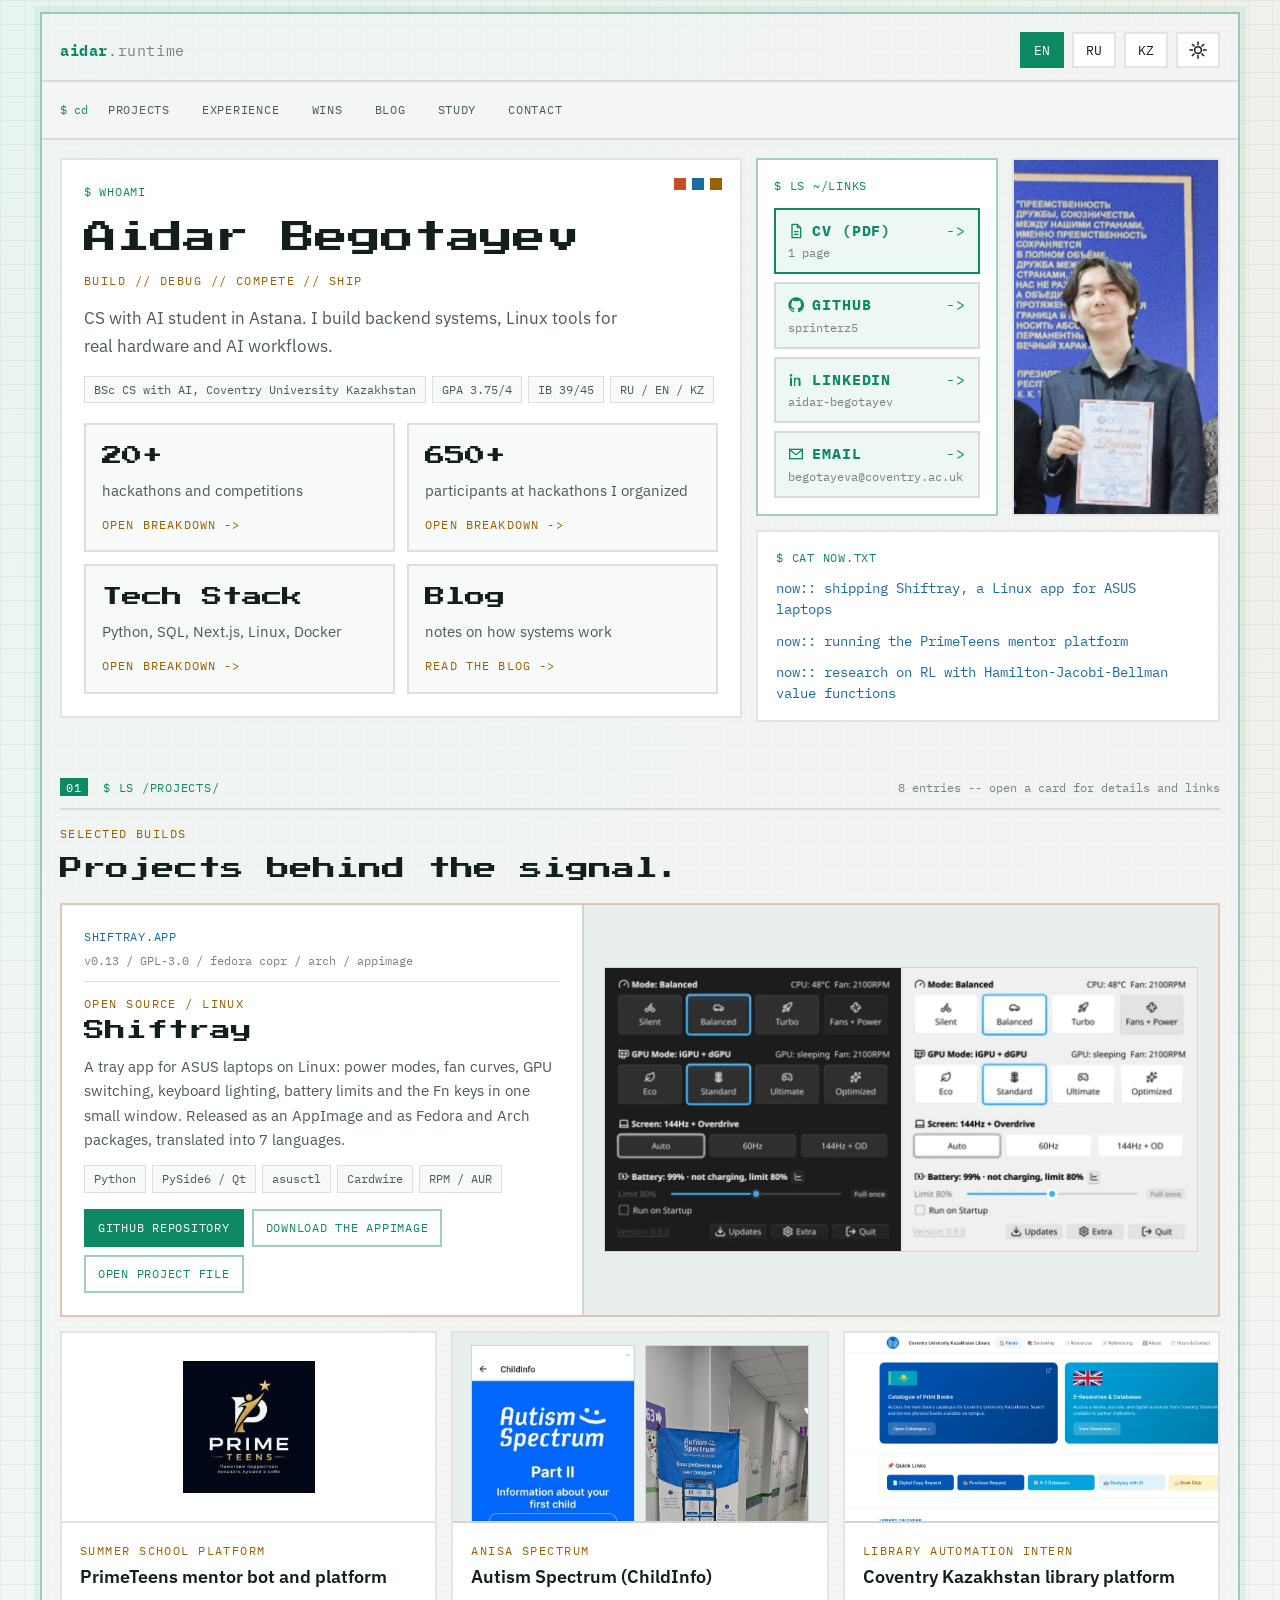
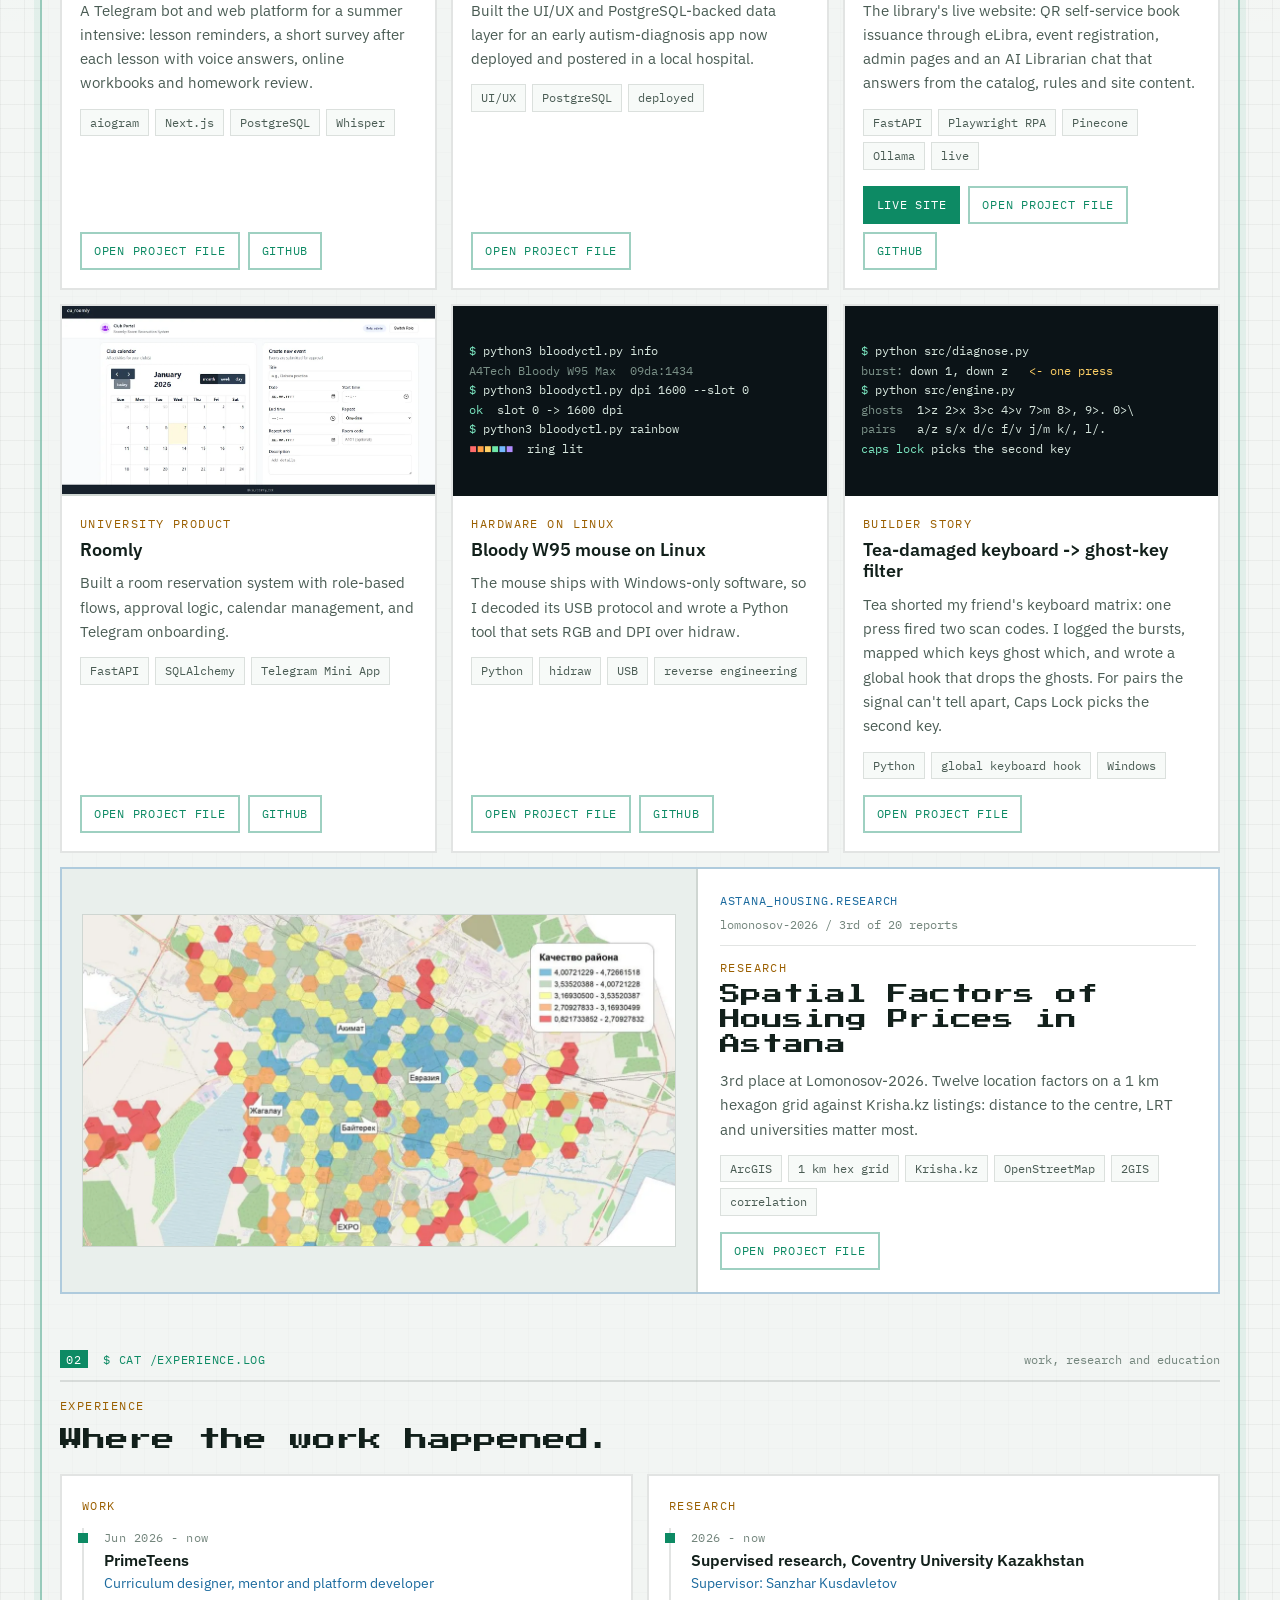
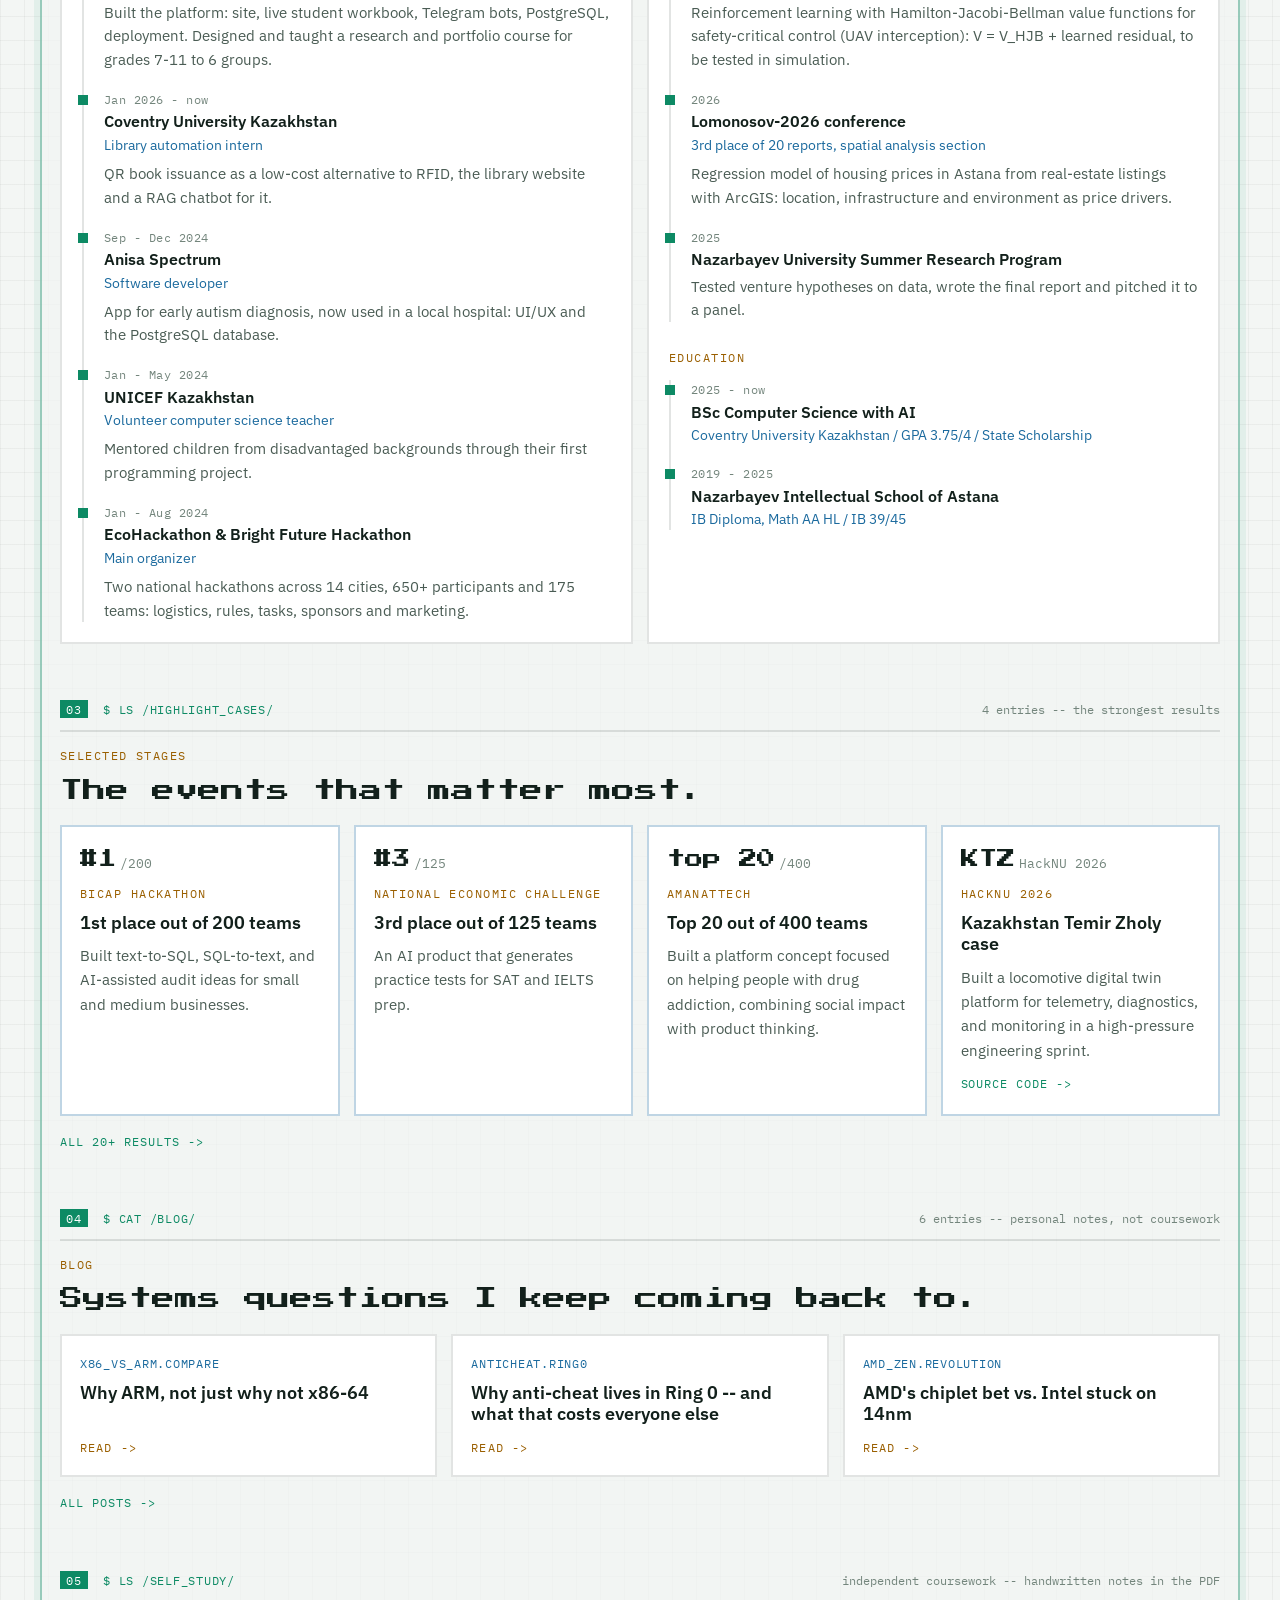
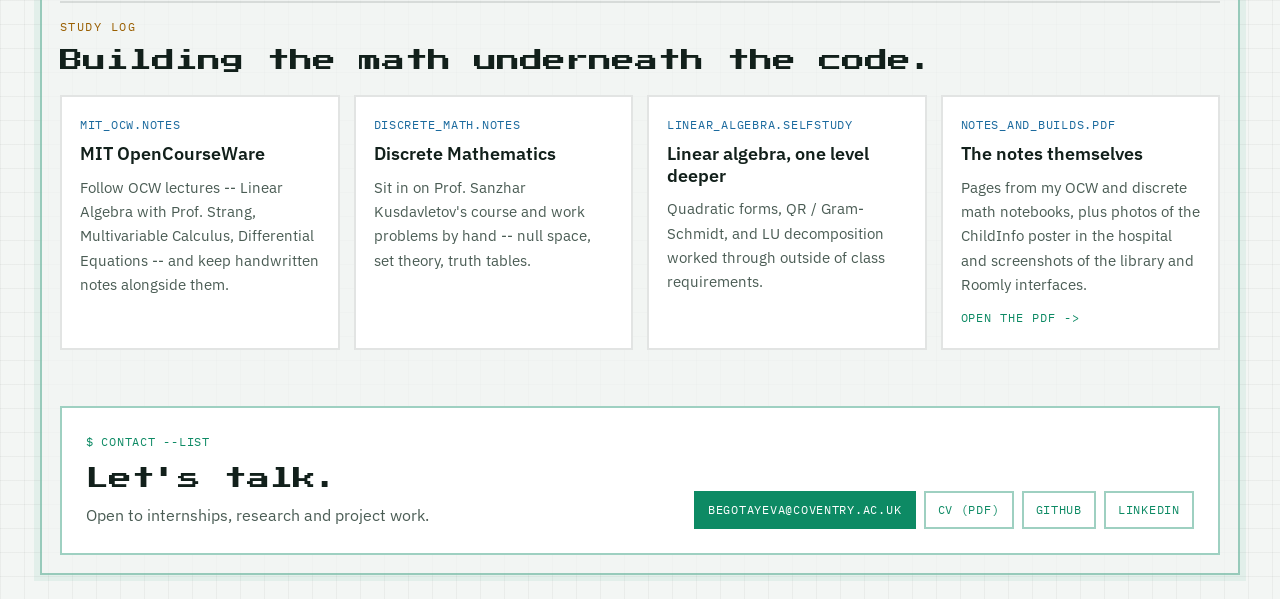
==== commit f24a087f: "Library platform with live site, real keyboard filter story, housing research card with map" ====
--- a/index.html
+++ b/index.html
@@ -151,7 +151,7 @@
         <section class="section reveal" id="projects">
           <div class="section-terminal">
             <p class="command"><span class="section-num">01</span> $ ls /projects/</p>
-            <p class="section-note" data-i18n="projects_note">9 entries -- open a card for details and links</p>
+            <p class="section-note" data-i18n="projects_note">8 entries -- open a card for details and links</p>
           </div>
           <div class="section-head">
             <p class="card-kicker" data-i18n="projects_kicker">Selected builds</p>
@@ -220,15 +220,16 @@
             </article>
 
             <article class="project-card">
-              <div class="project-thumb thumb-phone">
-                <img src="img/library-desk.webp" width="420" height="900" loading="lazy" alt="Library Desk self-service screen" />
+              <div class="project-thumb thumb-wide">
+                <img src="img/library-site.webp" width="1200" height="517" loading="lazy" alt="Coventry University Kazakhstan library website" />
               </div>
               <div class="project-body">
                 <p class="project-tag" data-i18n="project_one_tag">Library Automation Intern</p>
-                <h3 data-i18n="project_one_title">eLibra QR Middleware</h3>
-                <p class="card-copy" data-i18n="project_one_copy">Built a QR-based self-service issuance flow with FastAPI, Playwright RPA, SQLite, and a web interface that reduced librarian bottlenecks.</p>
-                <ul class="chips"><li>FastAPI</li><li>Playwright</li><li>SQLite</li></ul>
+                <h3 data-i18n="project_one_title">Coventry Kazakhstan library platform</h3>
+                <p class="card-copy" data-i18n="project_one_copy">The library's live website: QR self-service book issuance through eLibra, event registration, admin pages and an AI Librarian chat that answers from the catalog, rules and site content.</p>
+                <ul class="chips"><li>FastAPI</li><li>Playwright RPA</li><li>Pinecone</li><li>Ollama</li><li data-i18n="chip_live">live</li></ul>
                 <div class="card-actions">
+                  <a class="action-btn action-primary" href="https://library.coventry.edu.kz/" target="_blank" rel="noopener" data-i18n="link_live">Live site</a>
                   <button class="action-btn modal-trigger" type="button" data-modal="project-elibra" data-i18n="project_open">open project file</button>
                   <a class="action-btn" href="https://github.com/sprinterz5/library-qr" target="_blank" rel="noopener">GitHub</a>
                 </div>
@@ -274,15 +275,18 @@
 
             <article class="project-card">
               <div class="project-thumb thumb-term" aria-hidden="true">
-                <pre><span class="t-dim">raw:</span>   h h h e e l l l l o o
-<span class="t-dim">gap:</span>   3 2 4 1 2 3 1 2 5 3 ms
-<span class="t-dim">rule:</span>  same key &lt; 30 ms -&gt; drop
-<span class="t-ok">out:</span>   h e l l o</pre>
+                <pre><span class="t-prompt">$</span> python src/diagnose.py
+<span class="t-dim">burst:</span> down 1, down z   <span class="t-y">&lt;- one press</span>
+<span class="t-prompt">$</span> python src/engine.py
+<span class="t-dim">ghosts</span>  1&gt;z 2&gt;x 3&gt;c 4&gt;v 7&gt;m 8&gt;, 9&gt;. 0&gt;\
+<span class="t-dim">pairs </span>  a/z s/x d/c f/v j/m k/, l/.
+<span class="t-ok">caps lock</span> picks the second key</pre>
               </div>
               <div class="project-body">
                 <p class="project-tag" data-i18n="project_debounce_tag">Builder Story</p>
-                <h3 data-i18n="project_debounce_title">Tea-Damaged Keyboard -&gt; Software Debounce Layer</h3>
-                <p class="card-copy" data-i18n="project_debounce_copy">A friend spilled tea on his keyboard and the damaged contacts fired multiple ghost keypresses per press. Instead of replacing the hardware, I studied the failure pattern and wrote a software layer that reads the messy multi-fire signal and normalizes it into a single correct character.</p>
+                <h3 data-i18n="project_debounce_title">Tea-damaged keyboard -&gt; ghost-key filter</h3>
+                <p class="card-copy" data-i18n="project_debounce_copy">Tea shorted my friend's keyboard matrix: one press fired two scan codes. I logged the bursts, mapped which keys ghost which, and wrote a global hook that drops the ghosts. For pairs the signal can't tell apart, Caps Lock picks the second key.</p>
+                <ul class="chips"><li>Python</li><li data-i18n="chip_hook">global keyboard hook</li><li>Windows</li></ul>
                 <div class="card-actions">
                   <button class="action-btn modal-trigger" type="button" data-modal="project-debounce" data-i18n="project_open">open project file</button>
                 </div>
@@ -290,20 +294,24 @@
             </article>
           </div>
 
-          <div class="mini-grid">
-            <button class="mini-card modal-trigger" type="button" data-modal="project-research">
-              <p class="file-name">astana_housing.research</p>
+          <article class="feature-card feature-research">
+            <figure class="feature-shot">
+              <img src="img/astana-housing-map.webp" width="1200" height="670" loading="lazy" alt="Hexagon map of urban environment quality in Astana" />
+            </figure>
+            <div class="feature-copy">
+              <div class="file-meta">
+                <p class="file-name">astana_housing.research</p>
+                <p class="file-status">lomonosov-2026 / 3rd of 20 reports</p>
+              </div>
+              <p class="project-tag" data-i18n="project_three_tag">Research</p>
               <h3 data-i18n="project_three_title">Spatial Factors of Housing Prices in Astana</h3>
               <p class="card-copy" data-i18n="project_three_copy">Earned 3rd place at Lomonosov-2026 with research on how location-linked variables shape housing prices in Astana.</p>
-              <p class="card-action" data-i18n="project_open">open project file</p>
-            </button>
-            <button class="mini-card modal-trigger" type="button" data-modal="project-rag">
-              <p class="file-name">rag_automation.stack</p>
-              <h3 data-i18n="project_four_title">RAG and automation workflows</h3>
-              <p class="card-copy" data-i18n="project_four_copy">Built AI-assisted workflows around RAG, backend integrations, and operational automation for real institutional use cases.</p>
-              <p class="card-action" data-i18n="project_open">open project file</p>
-            </button>
-          </div>
+              <ul class="chips"><li>ArcGIS</li><li data-i18n="chip_hex">1 km hex grid</li><li>Krisha.kz</li><li>OpenStreetMap</li><li>2GIS</li><li data-i18n="chip_corr">correlation</li></ul>
+              <div class="card-actions">
+                <button class="action-btn modal-trigger" type="button" data-modal="project-research" data-i18n="project_open">open project file</button>
+              </div>
+            </div>
+          </article>
         </section>
 
         <section class="section reveal" id="experience">
--- a/v-1.css
+++ b/v-1.css
@@ -364,7 +364,6 @@
 .panel,
 .feature-card,
 .project-card,
-.mini-card,
 .post-card,
 .exp-col {
   border: 2px solid var(--line);
@@ -372,7 +371,6 @@
 }
 
 .panel,
-.mini-card,
 .post-card {
   padding: 18px;
 }
@@ -389,7 +387,6 @@
 
 .stat-card,
 .project-card,
-.mini-card,
 .post-card,
 .feature-card,
 .panel {
@@ -672,6 +669,17 @@
   border: 1px solid var(--line);
 }
 
+.feature-research {
+  grid-template-columns: minmax(0, 1.1fr) minmax(0, 0.9fr);
+  margin-top: 14px;
+  border-color: color-mix(in srgb, var(--sky) 35%, transparent);
+}
+
+.feature-research .feature-shot {
+  border-left: 0;
+  border-right: 2px solid var(--line);
+}
+
 .file-meta {
   display: grid;
   gap: 4px;
@@ -774,20 +782,9 @@
   padding: 12px 18px 0;
 }
 
-.thumb-pair img,
-.thumb-phone img {
+.thumb-pair img {
   object-position: top;
   border: 1px solid var(--line);
-}
-
-.thumb-phone {
-  display: grid;
-  justify-items: center;
-  padding: 12px 18px 0;
-}
-
-.thumb-phone img {
-  width: 46%;
 }
 
 .thumb-wide img {
@@ -842,16 +839,11 @@
   padding-top: 16px;
 }
 
-.mini-grid,
 .blog-grid {
   display: grid;
-  grid-template-columns: repeat(2, minmax(0, 1fr));
+  grid-template-columns: repeat(3, minmax(0, 1fr));
   gap: 14px;
   margin-top: 14px;
-}
-
-.blog-grid {
-  grid-template-columns: repeat(3, minmax(0, 1fr));
 }
 
 .post-card {
@@ -1273,9 +1265,15 @@
     grid-template-columns: minmax(0, 1fr);
   }
 
-  .feature-shot {
+  .feature-shot,
+  .feature-research .feature-shot {
     border-left: 0;
+    border-right: 0;
     border-top: 2px solid var(--line);
+  }
+
+  .feature-research .feature-shot {
+    order: 2;
   }
 
   .hero-top {
@@ -1331,7 +1329,6 @@
 
   .project-grid,
   .blog-grid,
-  .mini-grid,
   .highlight-grid,
   .study-grid {
     grid-template-columns: minmax(0, 1fr);
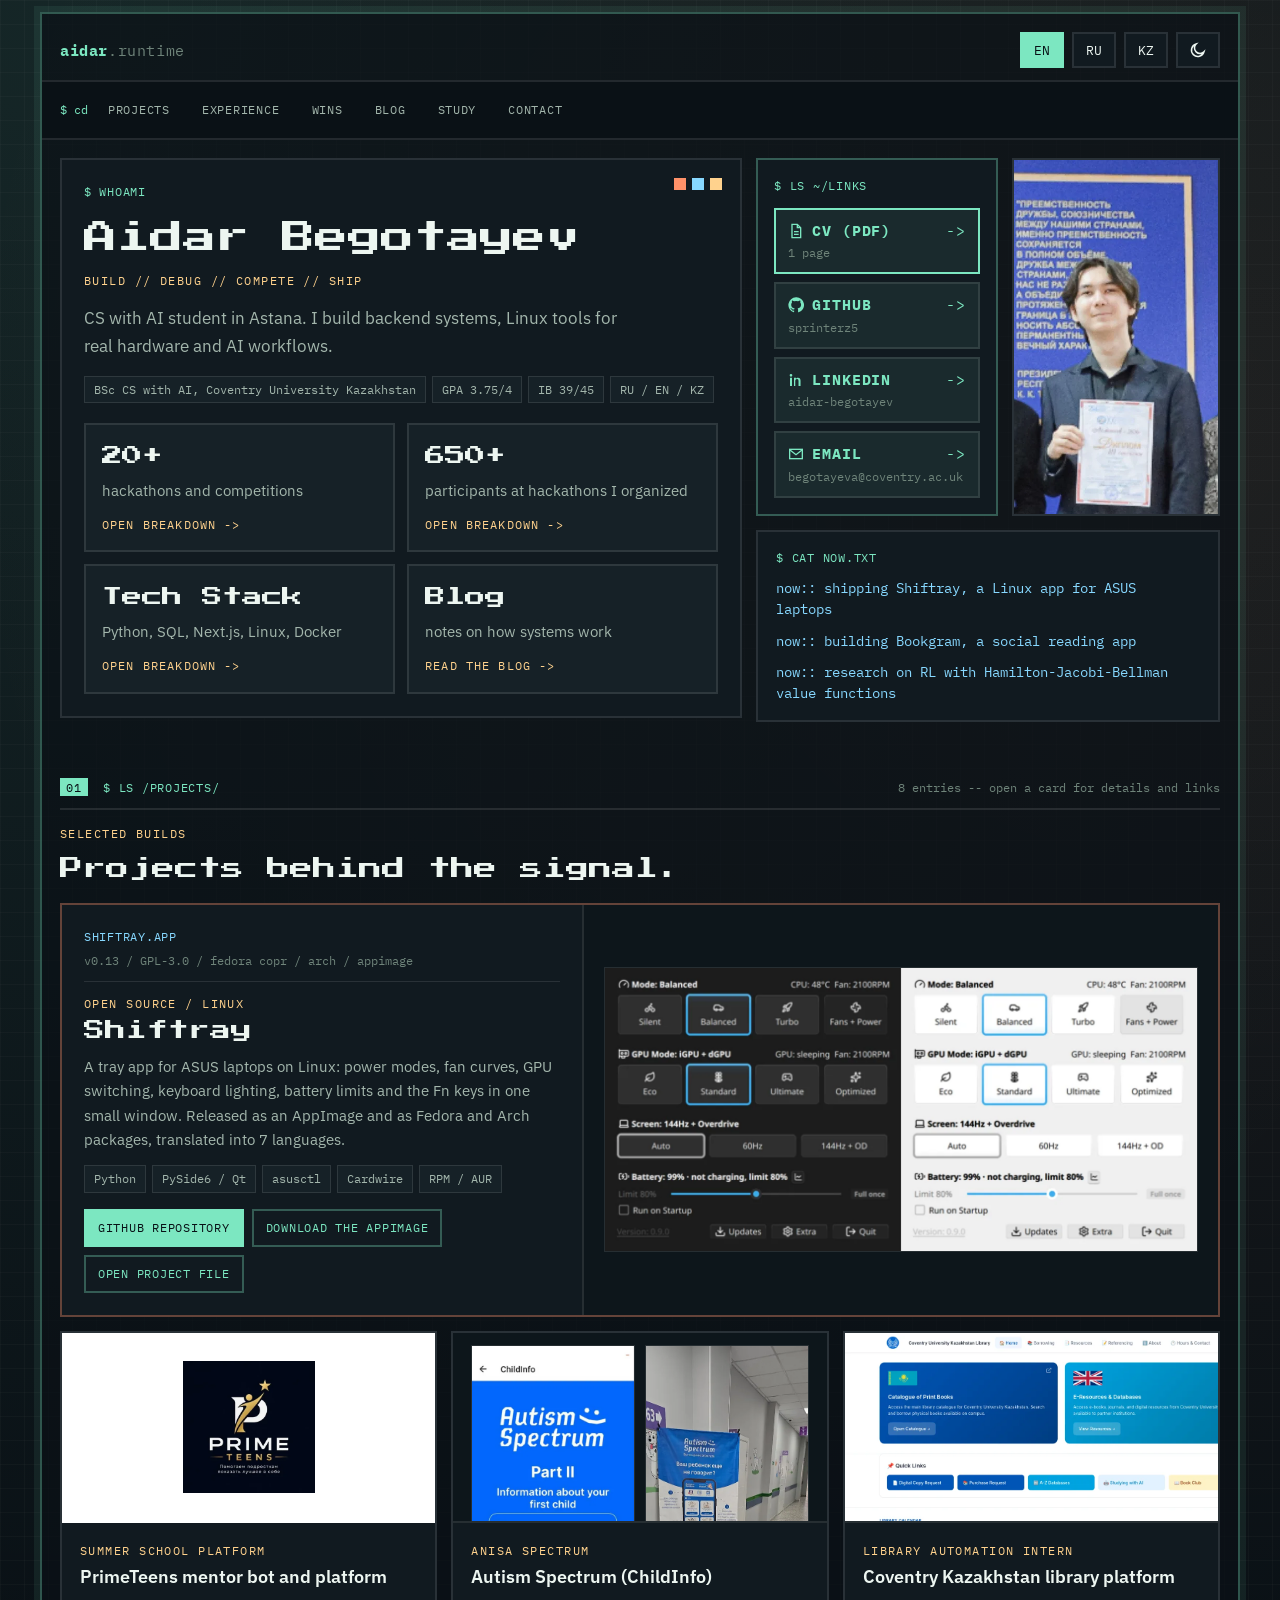
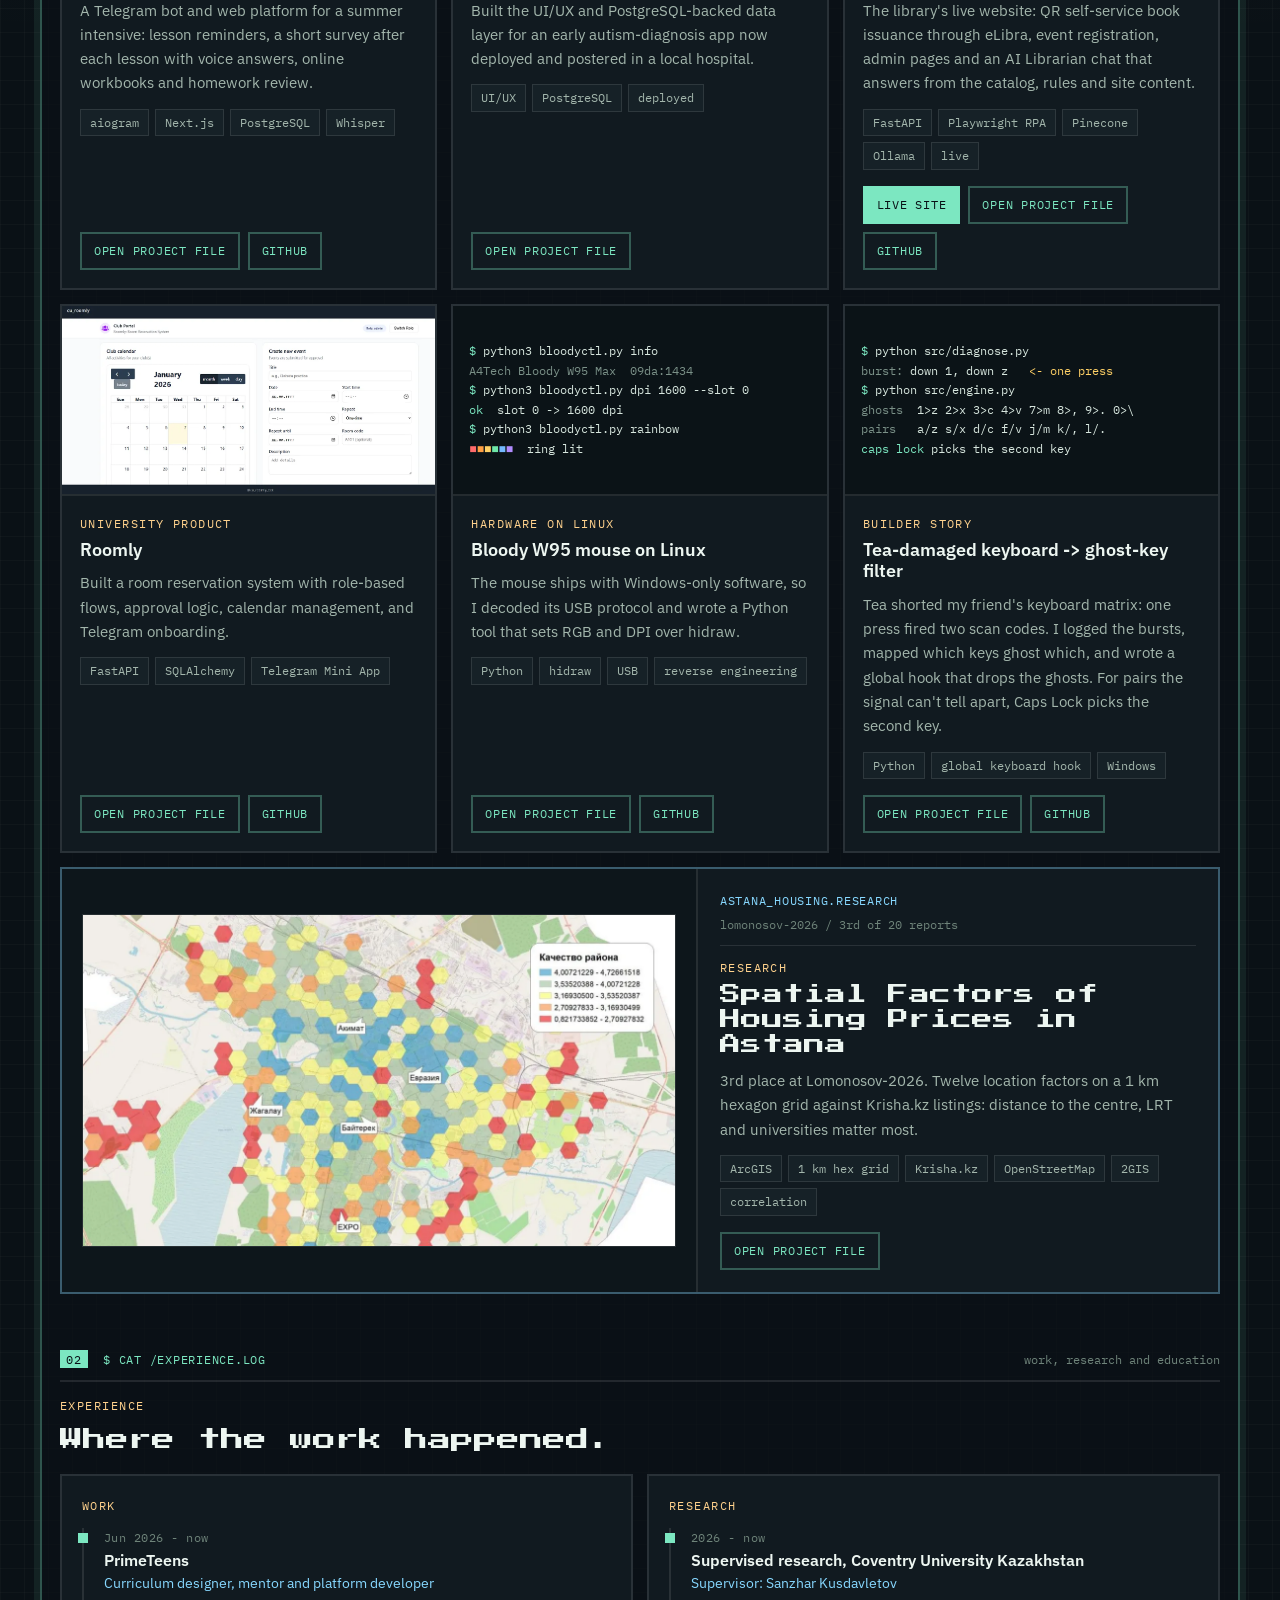
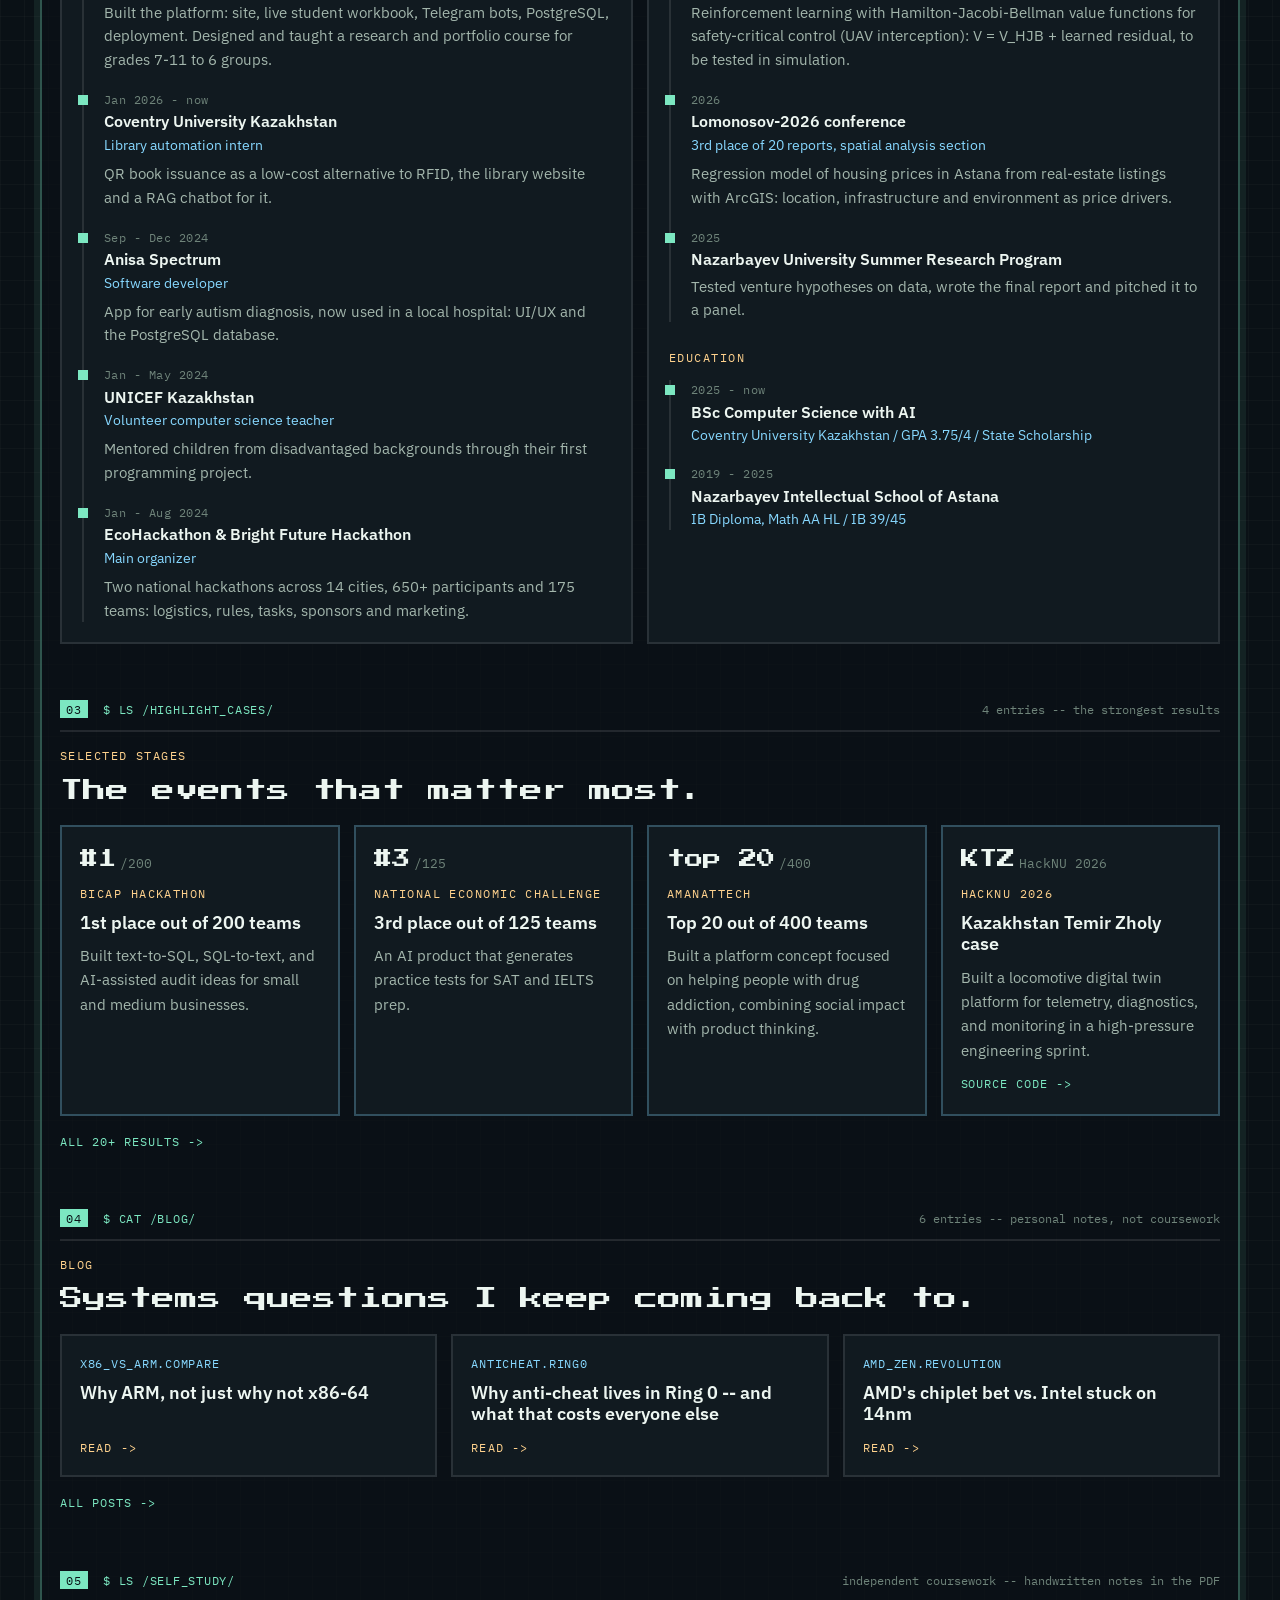
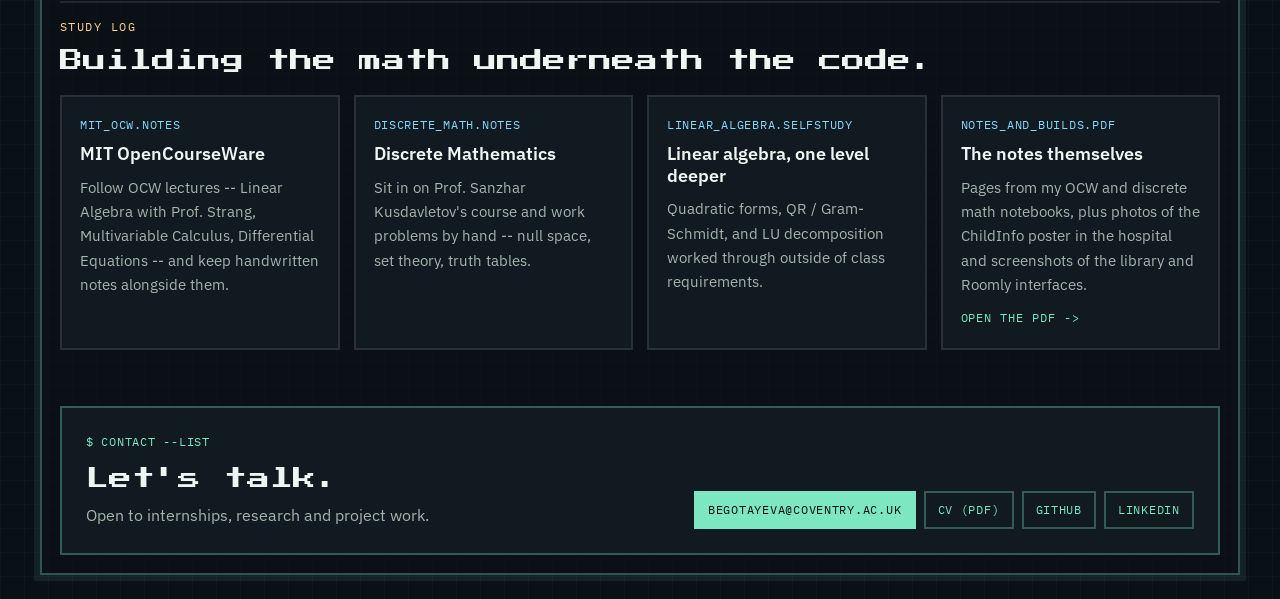
==== commit 8ad85c33: "Dark theme by default, keyboard filter repo link, PrimeTeens platform in past tense" ====
--- a/index.html
+++ b/index.html
@@ -9,8 +9,7 @@
       content="Aidar Begotayev, CS with AI student in Astana. Builds backend systems, Linux tools for real hardware and AI workflows: Shiftray, PrimeTeens mentor platform, library automation. 1st place at BiCAP out of 200 teams."
     />
     <meta name="author" content="Aidar Begotayev" />
-    <meta name="theme-color" content="#0a1116" media="(prefers-color-scheme: dark)" />
-    <meta name="theme-color" content="#f3f6f4" media="(prefers-color-scheme: light)" />
+    <meta name="theme-color" content="#0a1116" />
     <link rel="canonical" href="https://sprinterz5.github.io/portfolio/" />
     <meta property="og:type" content="website" />
     <meta property="og:url" content="https://sprinterz5.github.io/portfolio/" />
@@ -142,7 +141,7 @@
             <div class="terminal-card">
               <p class="command">$ cat now.txt</p>
               <p class="terminal-line" data-i18n="now_one">now:: shipping Shiftray, a Linux app for ASUS laptops</p>
-              <p class="terminal-line" data-i18n="now_two">now:: running the PrimeTeens mentor platform</p>
+              <p class="terminal-line" data-i18n="now_two">now:: building Bookgram, a social reading app</p>
               <p class="terminal-line" data-i18n="now_three">now:: research on RL with Hamilton-Jacobi-Bellman value functions</p>
             </div>
           </aside>
@@ -289,6 +288,7 @@
                 <ul class="chips"><li>Python</li><li data-i18n="chip_hook">global keyboard hook</li><li>Windows</li></ul>
                 <div class="card-actions">
                   <button class="action-btn modal-trigger" type="button" data-modal="project-debounce" data-i18n="project_open">open project file</button>
+                  <a class="action-btn" href="https://github.com/sprinterz5/keyboard-ghost-filter" target="_blank" rel="noopener">GitHub</a>
                 </div>
               </div>
             </article>
--- a/v-1.css
+++ b/v-1.css
@@ -1,4 +1,4 @@
-/* Tokens: dark is the default look, light follows the system or the toggle. */
+/* Tokens: dark by default; light only when the visitor picks it. */
 :root {
   color-scheme: dark;
   --bg: #0a1116;
@@ -24,30 +24,6 @@
   --pixel: "Press Start 2P", var(--mono);
 }
 
-@media (prefers-color-scheme: light) {
-  :root:not([data-theme="dark"]) {
-    color-scheme: light;
-    --bg: #f3f6f4;
-    --bg-deep: #e8eeea;
-    --panel: #ffffff;
-    --panel-2: #f7faf8;
-    --text: #12201b;
-    --muted: #4a5c54;
-    --faint: #73857c;
-    --mint: #0d8a64;
-    --mint-ink: #ffffff;
-    --sky: #1b6a9e;
-    --sand: #9a5f00;
-    --coral: #c4502a;
-    --line: rgba(18, 32, 27, 0.12);
-    --line-strong: rgba(13, 138, 100, 0.4);
-    --mint-soft: rgba(13, 138, 100, 0.07);
-    --grid: rgba(18, 32, 27, 0.045);
-    --shadow: 0 14px 34px rgba(18, 32, 27, 0.1);
-    --thumb-bg: #e9efec;
-  }
-}
-
 :root[data-theme="light"] {
   color-scheme: light;
   --bg: #f3f6f4;
@@ -231,16 +207,6 @@
   display: none;
 }
 
-@media (prefers-color-scheme: light) {
-  :root:not([data-theme="dark"]) .icon-sun {
-    display: block;
-  }
-
-  :root:not([data-theme="dark"]) .icon-moon {
-    display: none;
-  }
-}
-
 .section-nav {
   position: sticky;
   top: 0;
